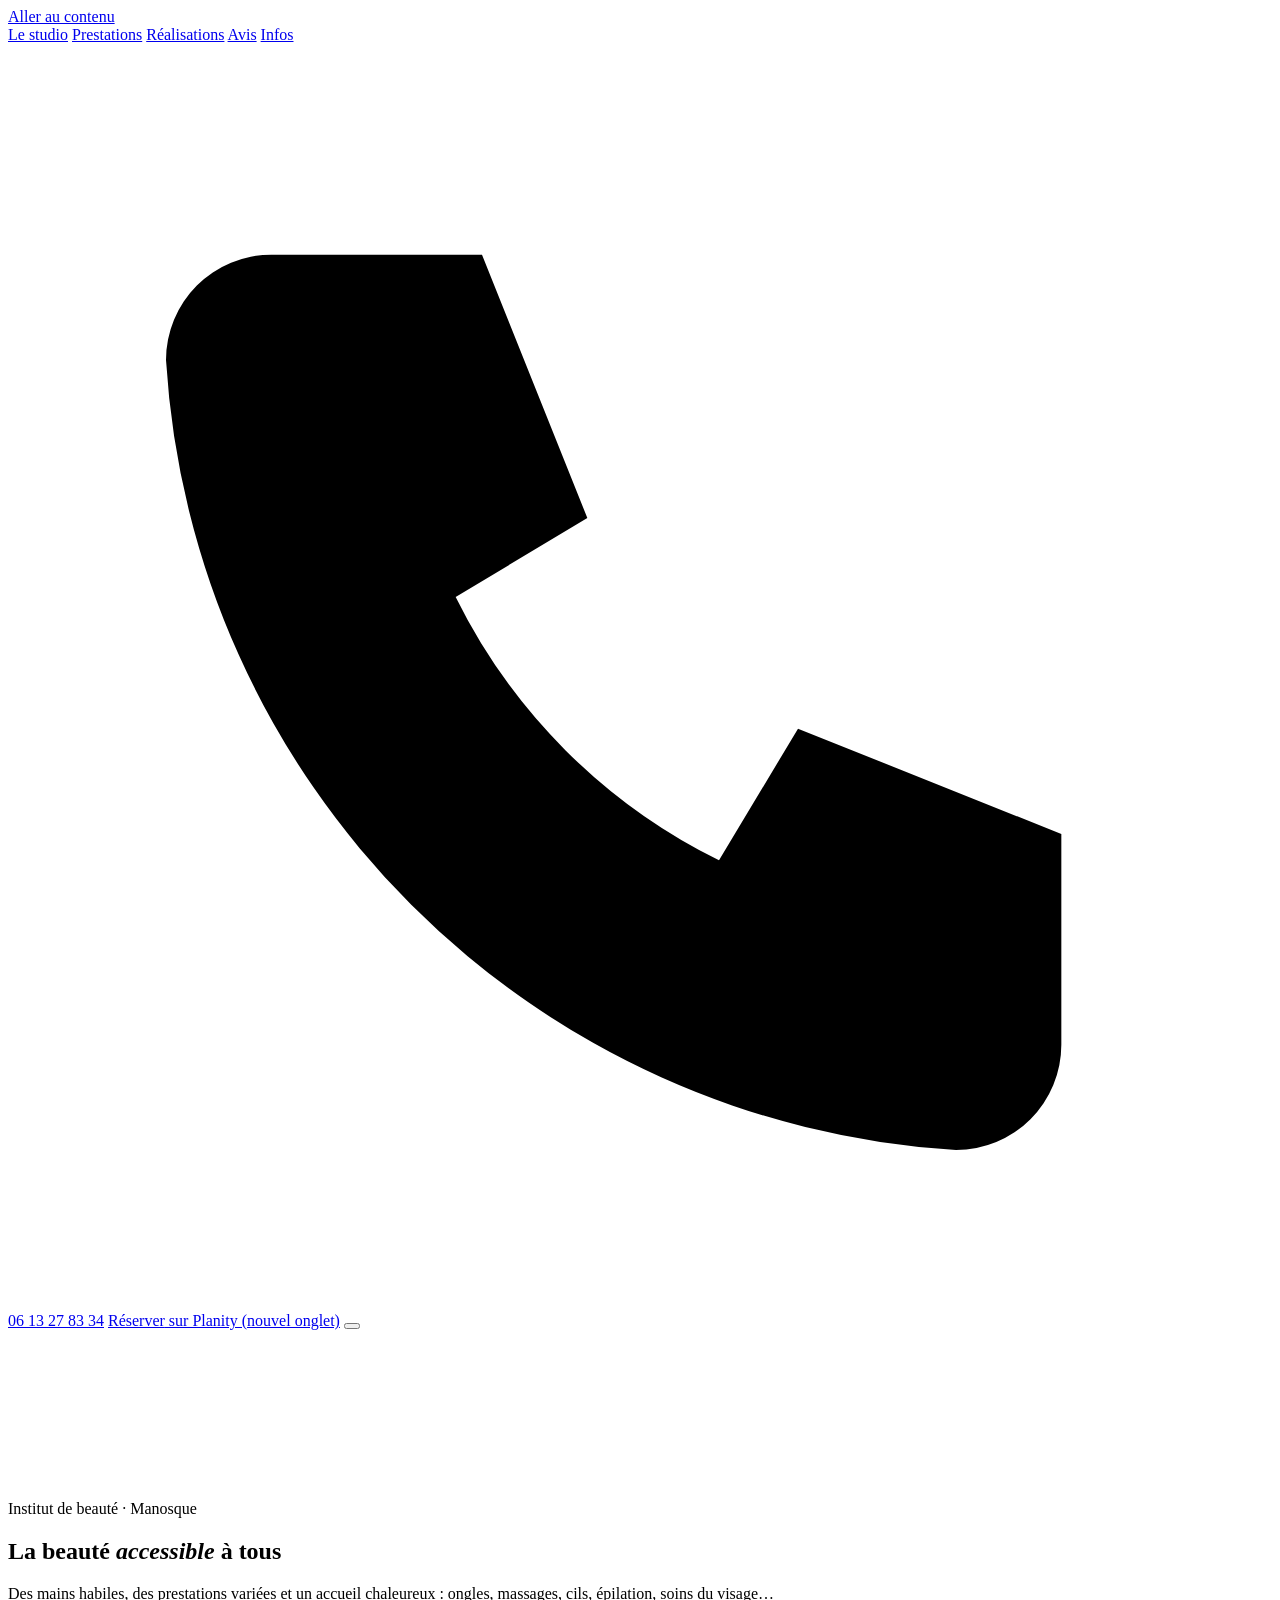
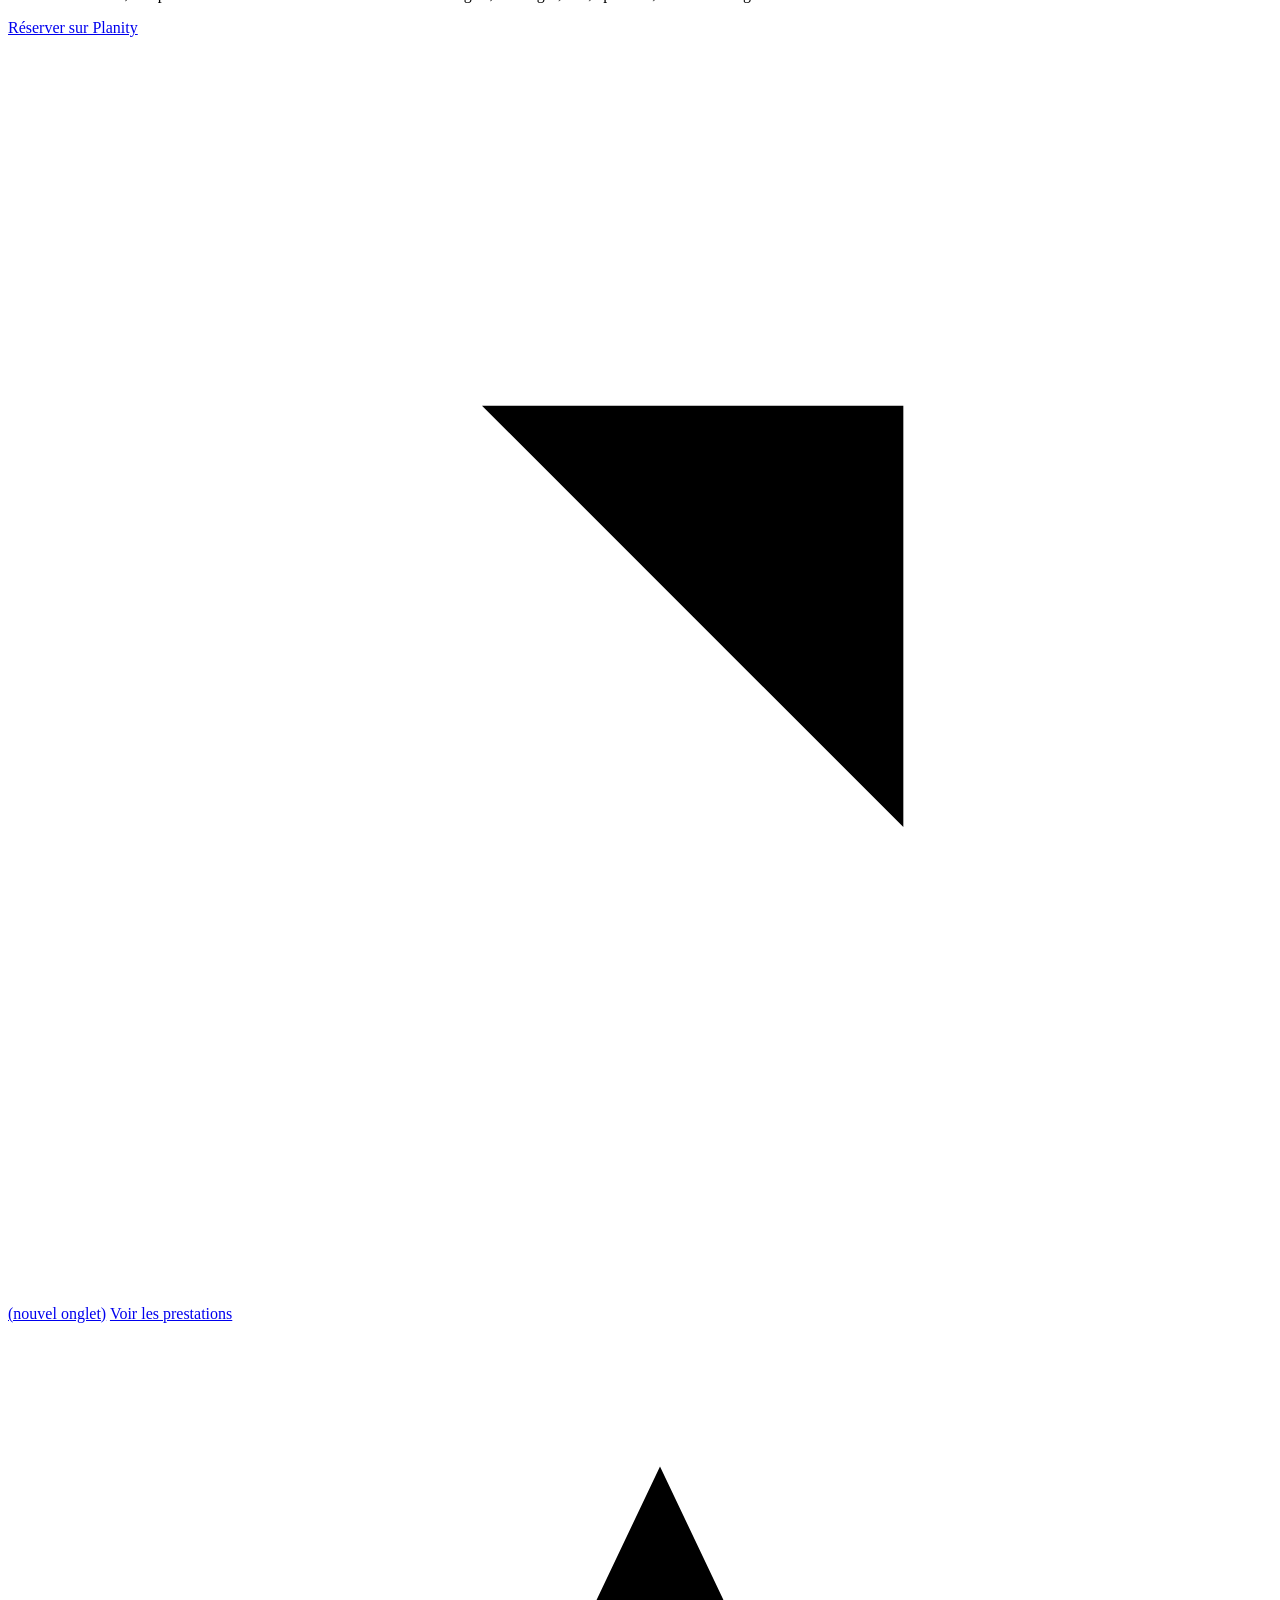
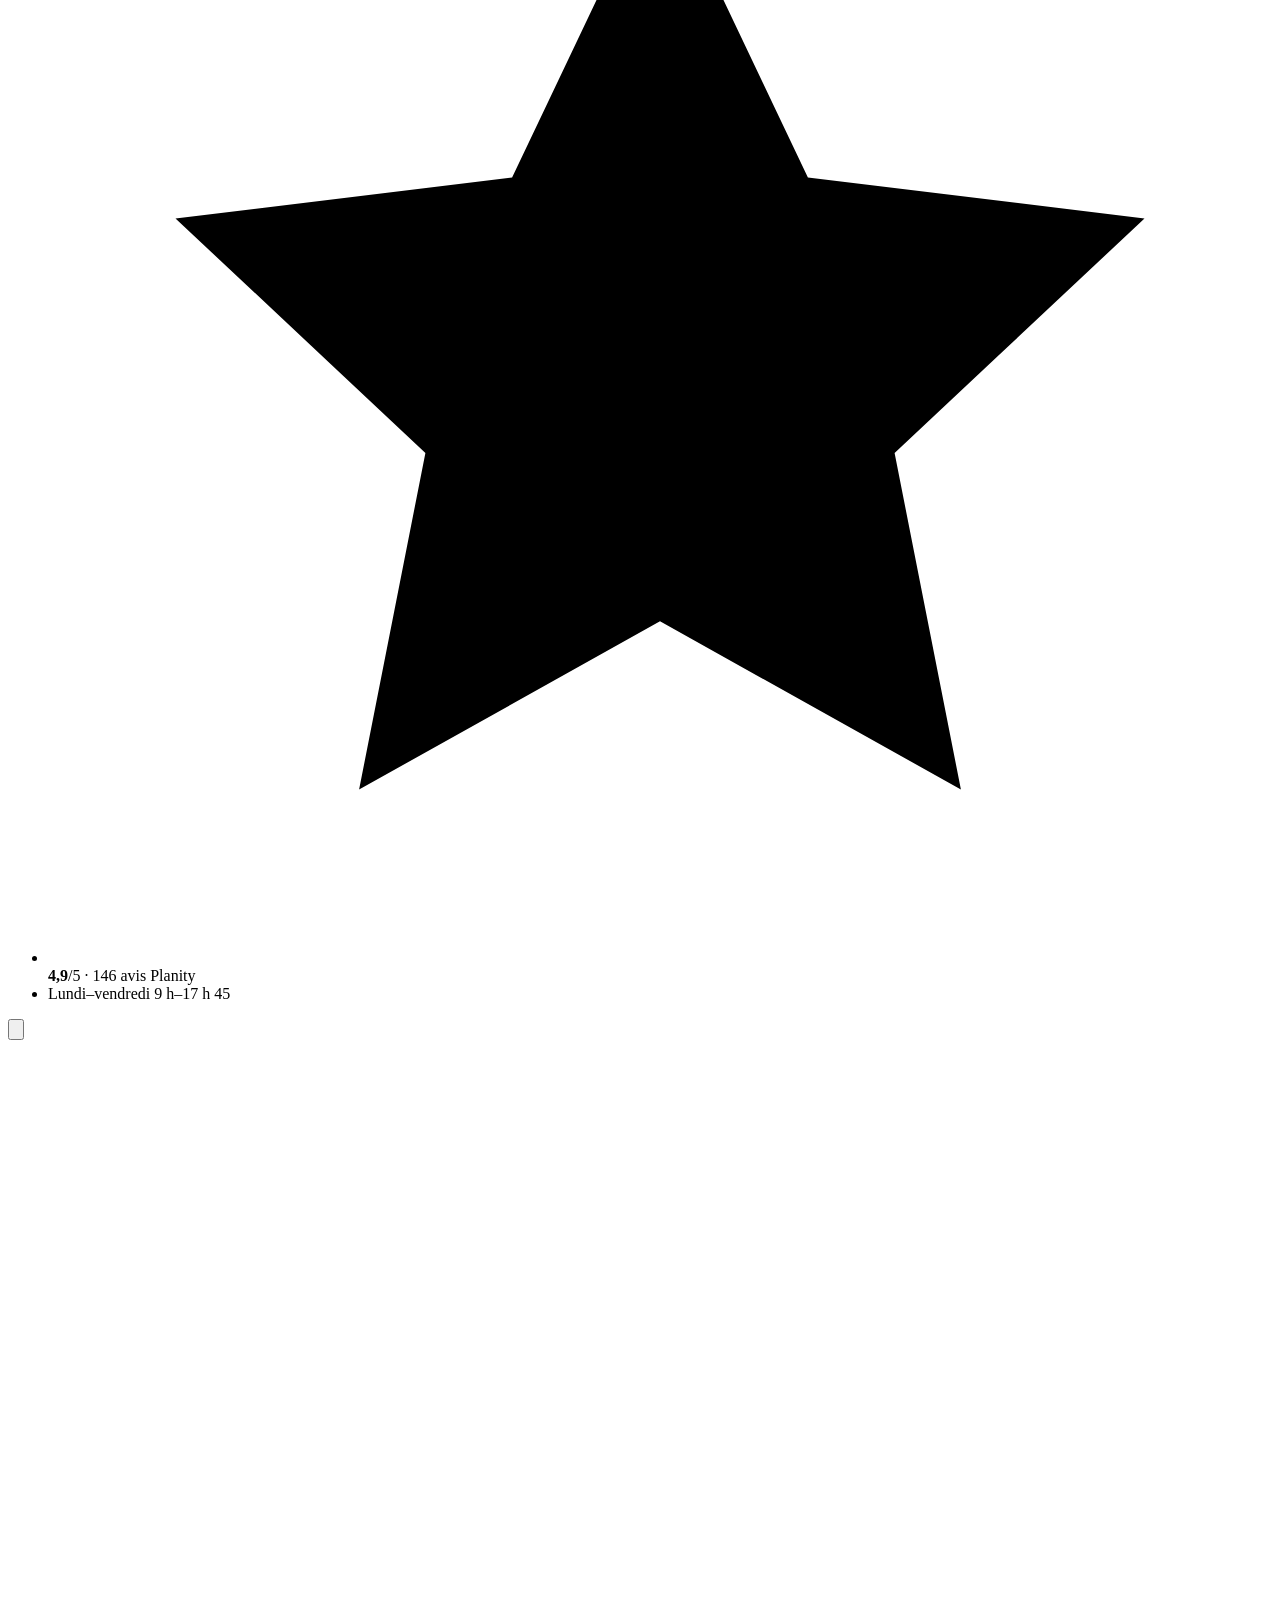
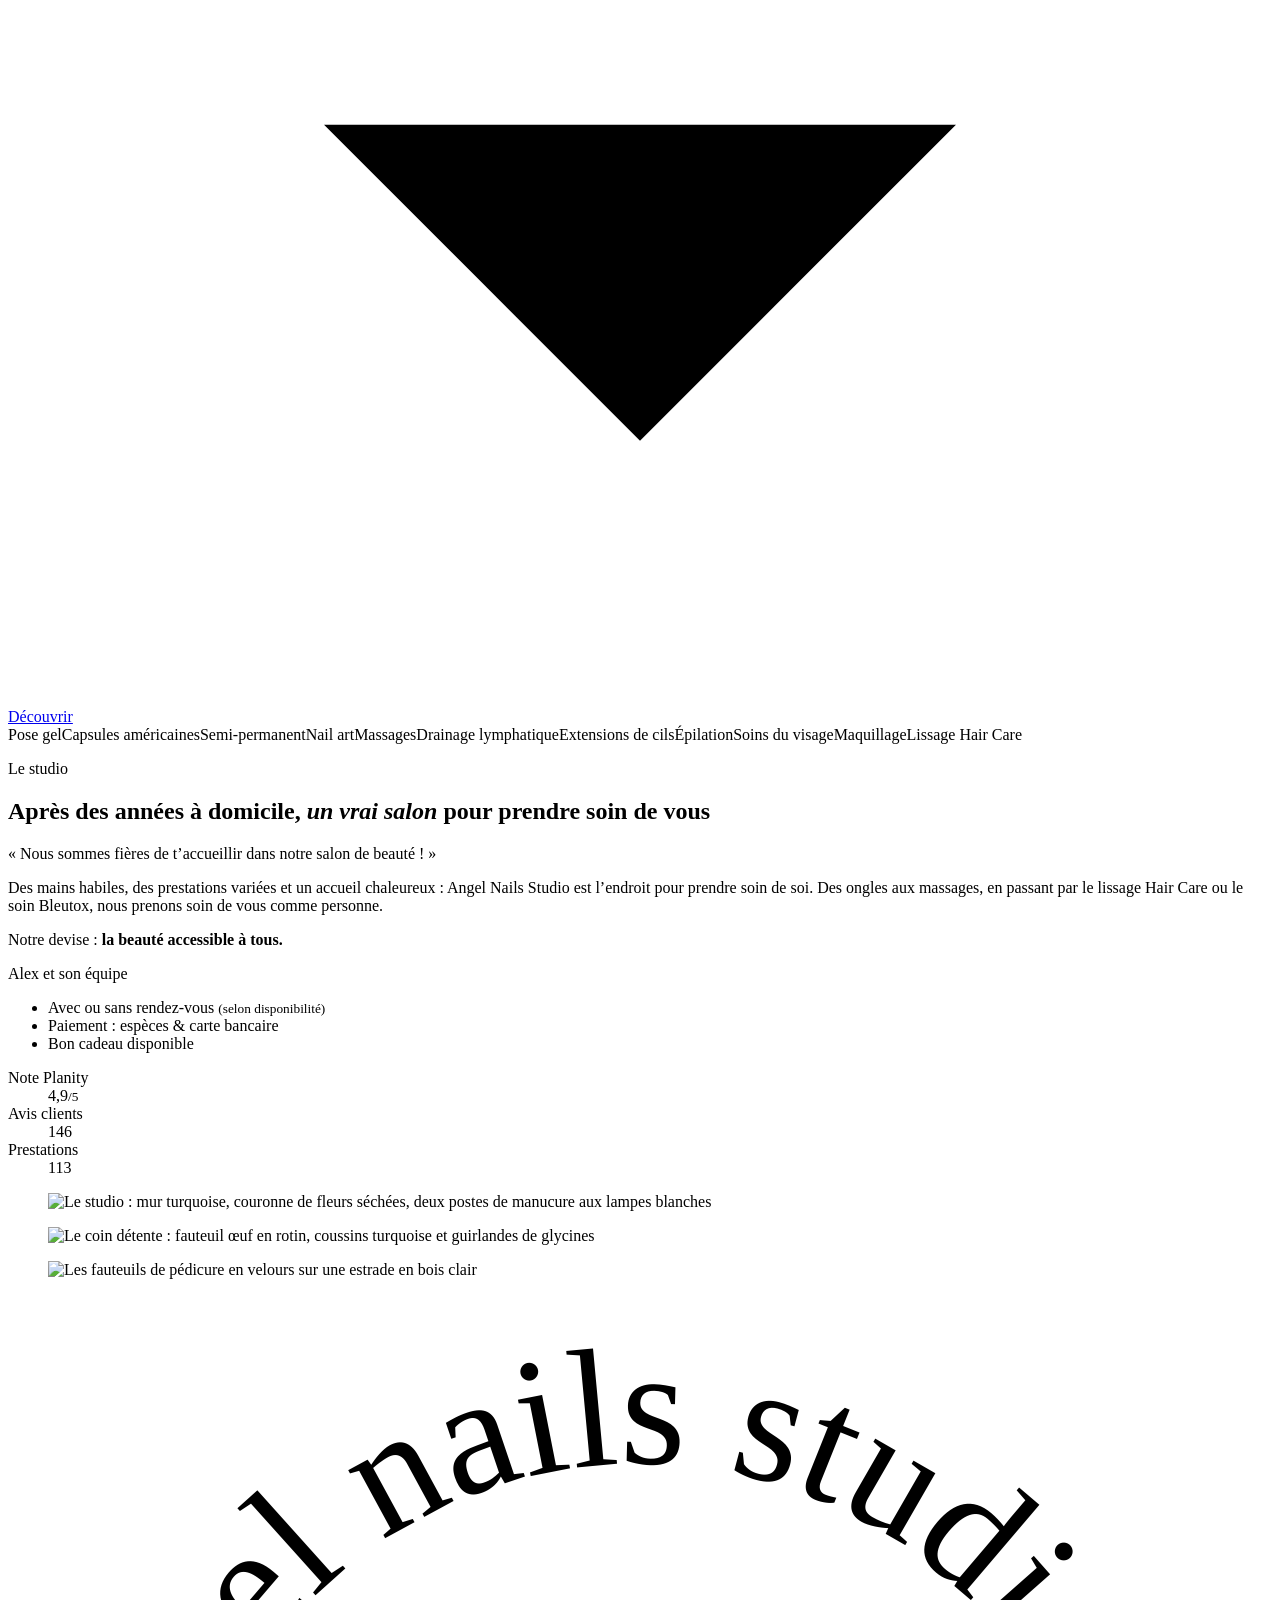
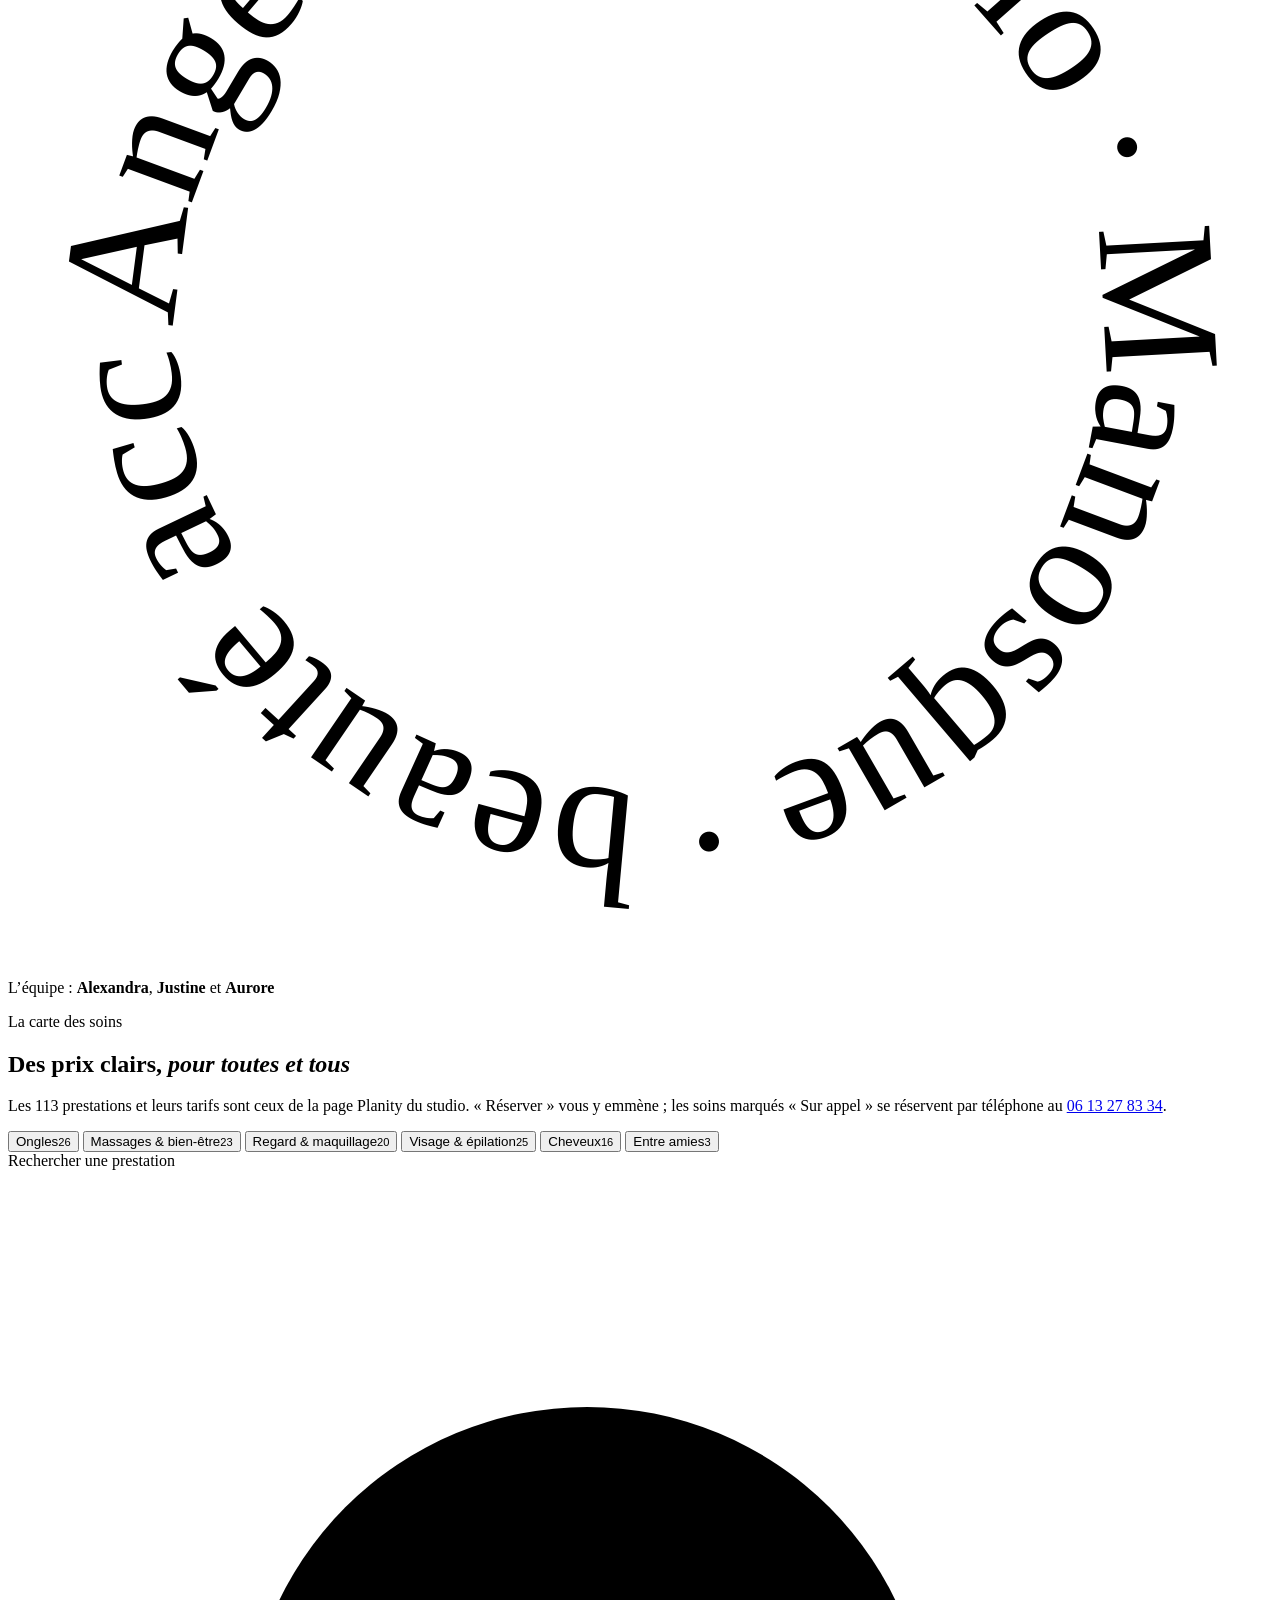
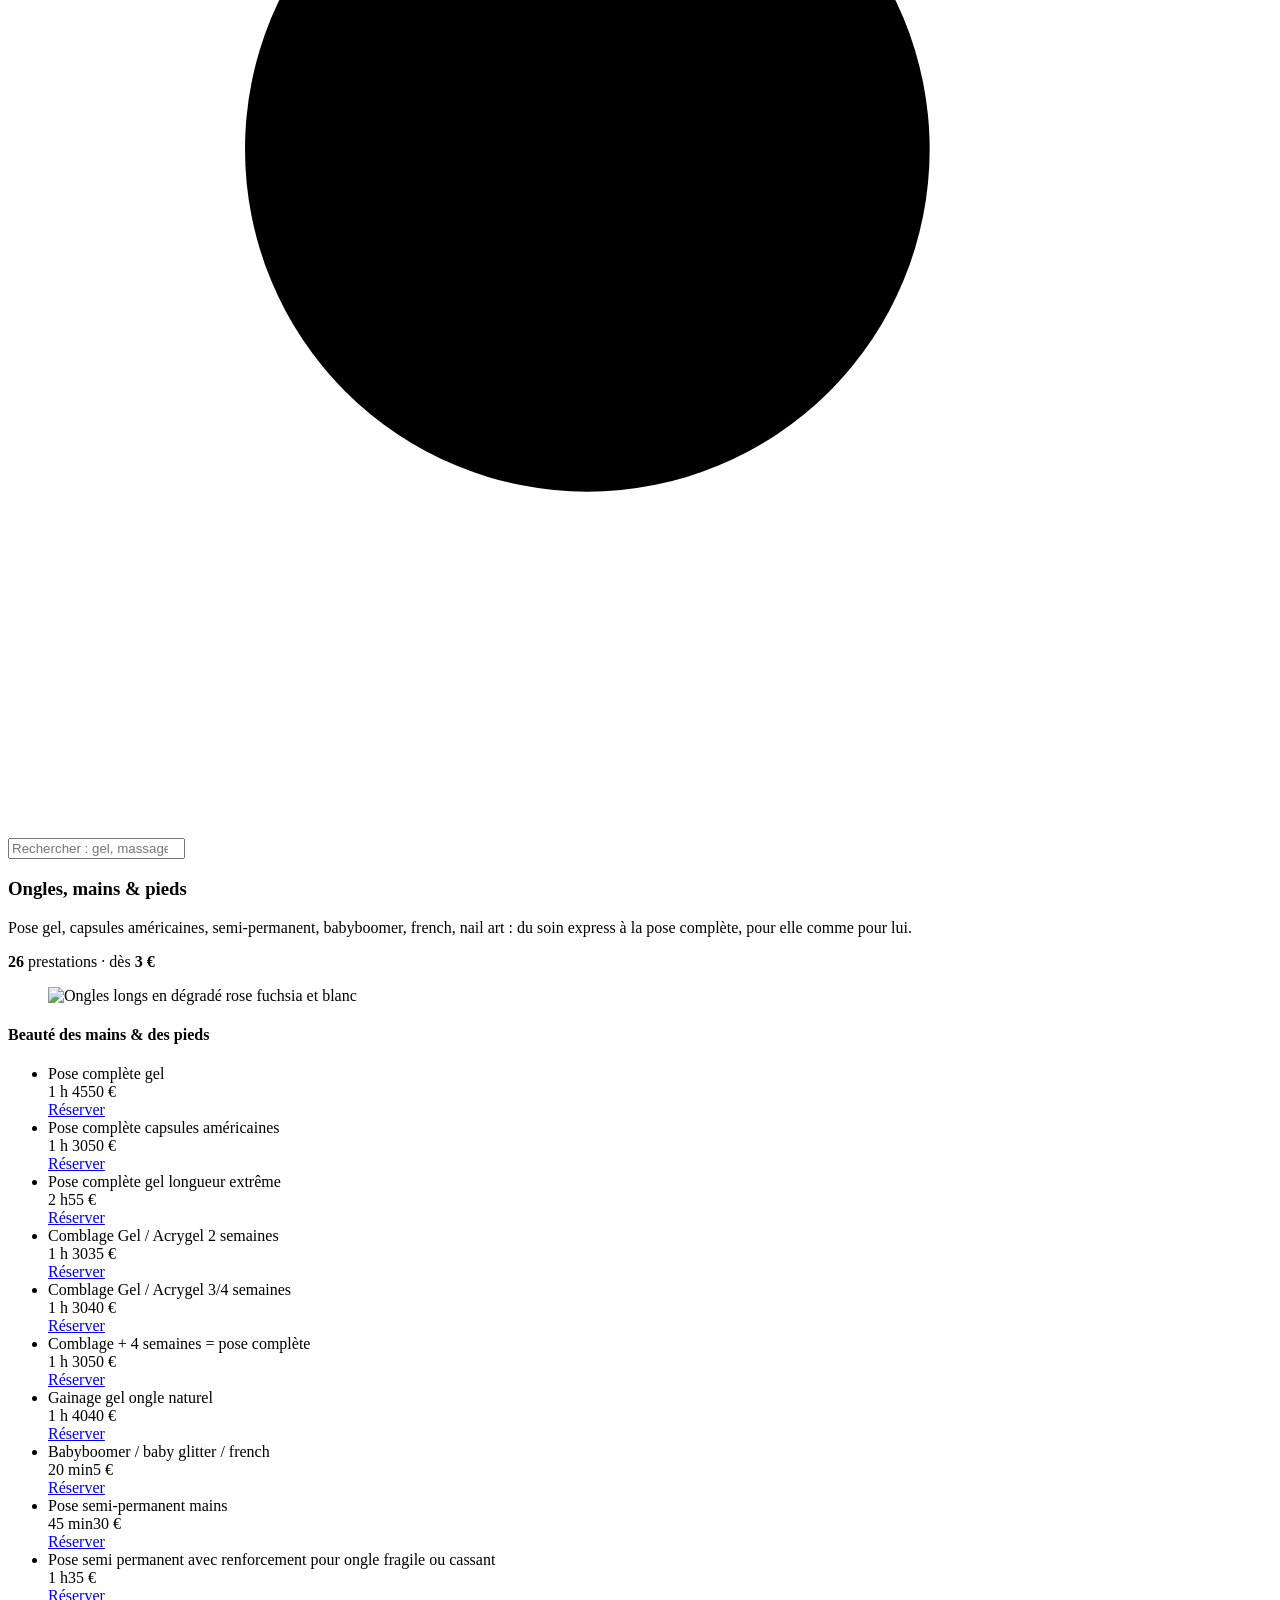
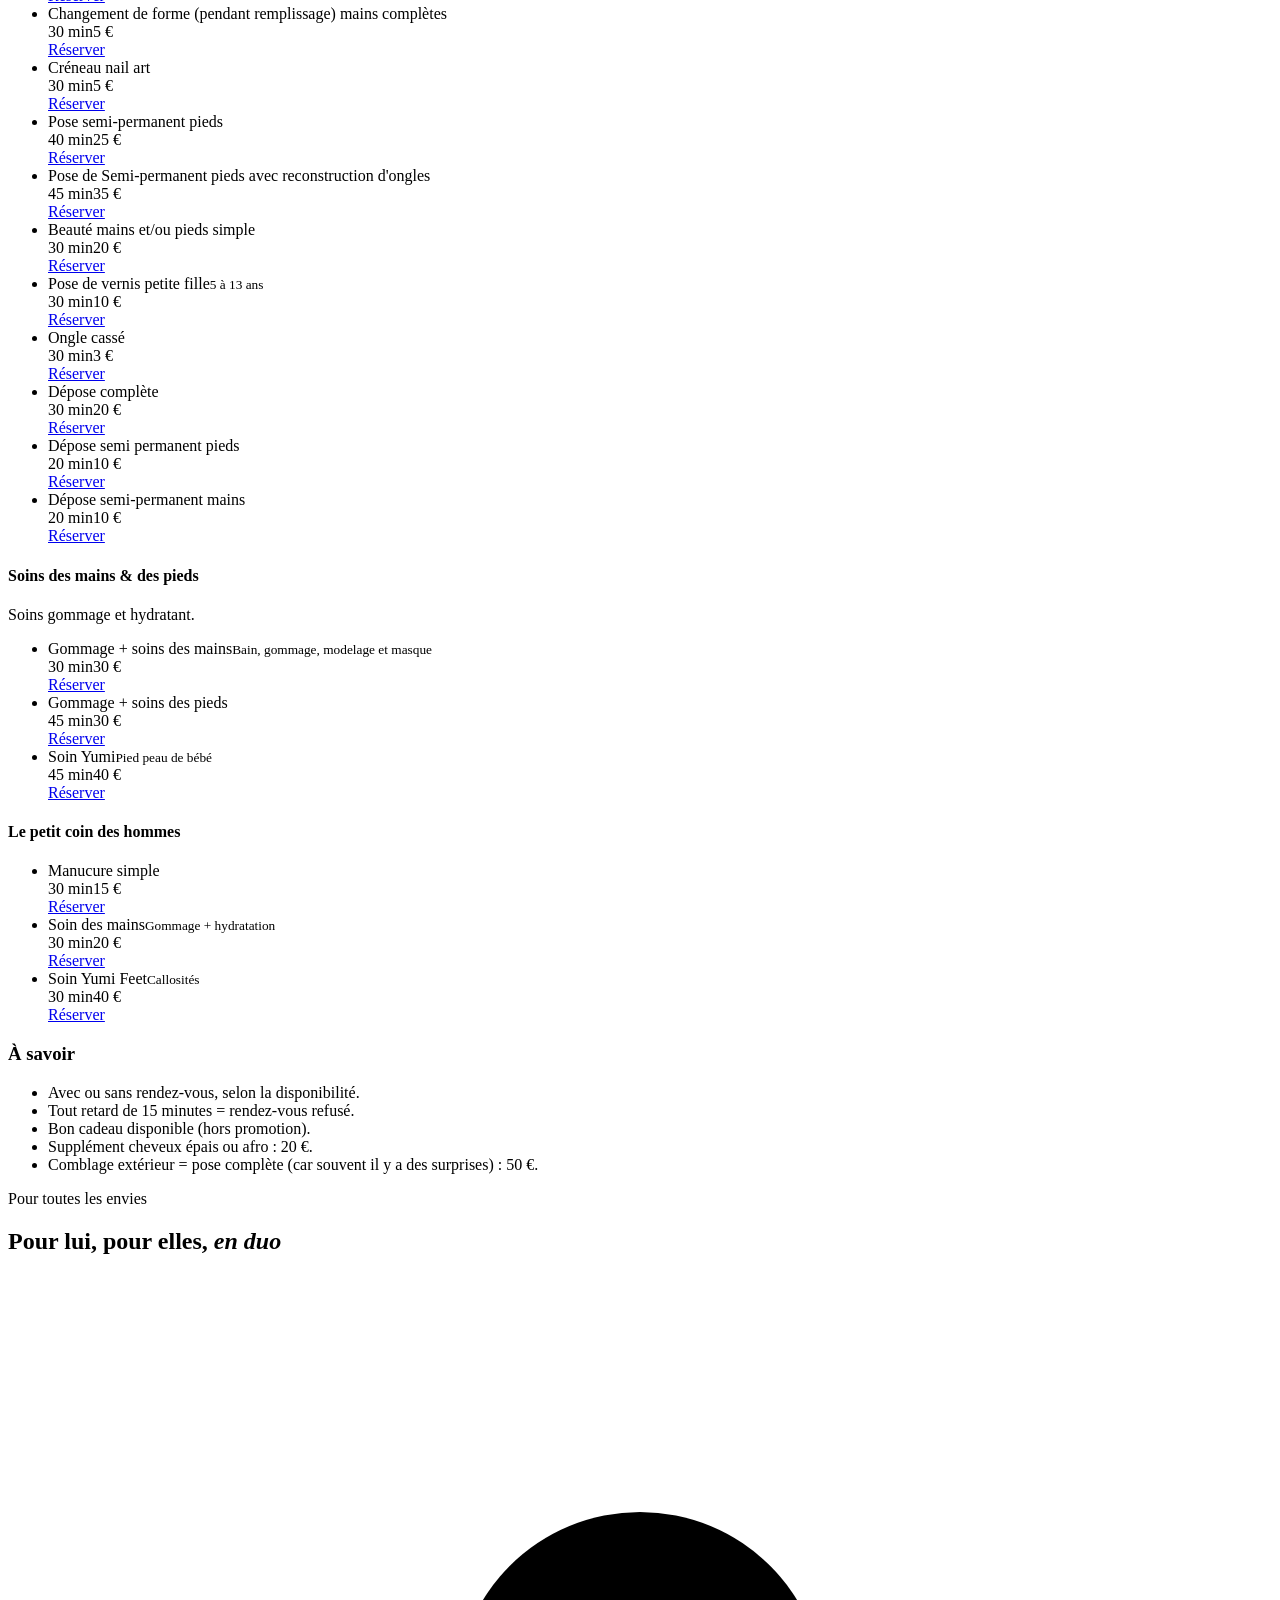
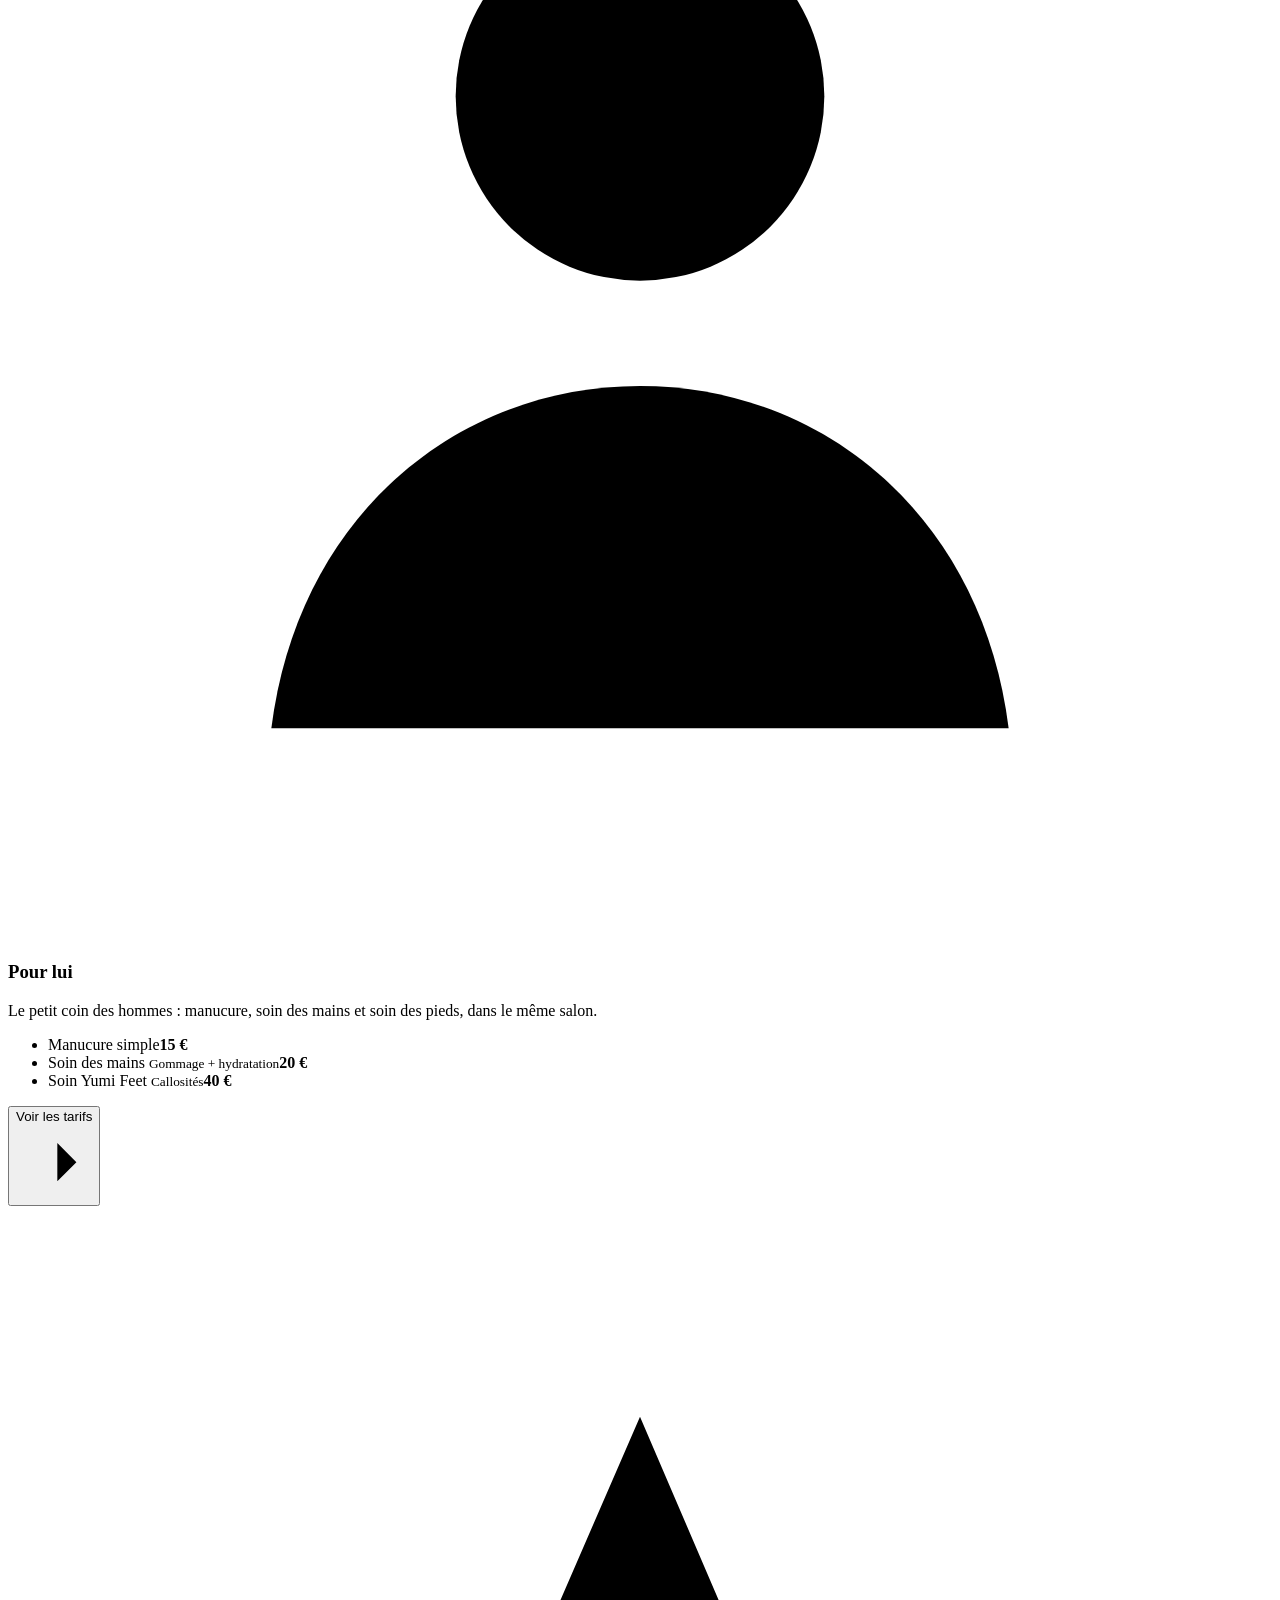
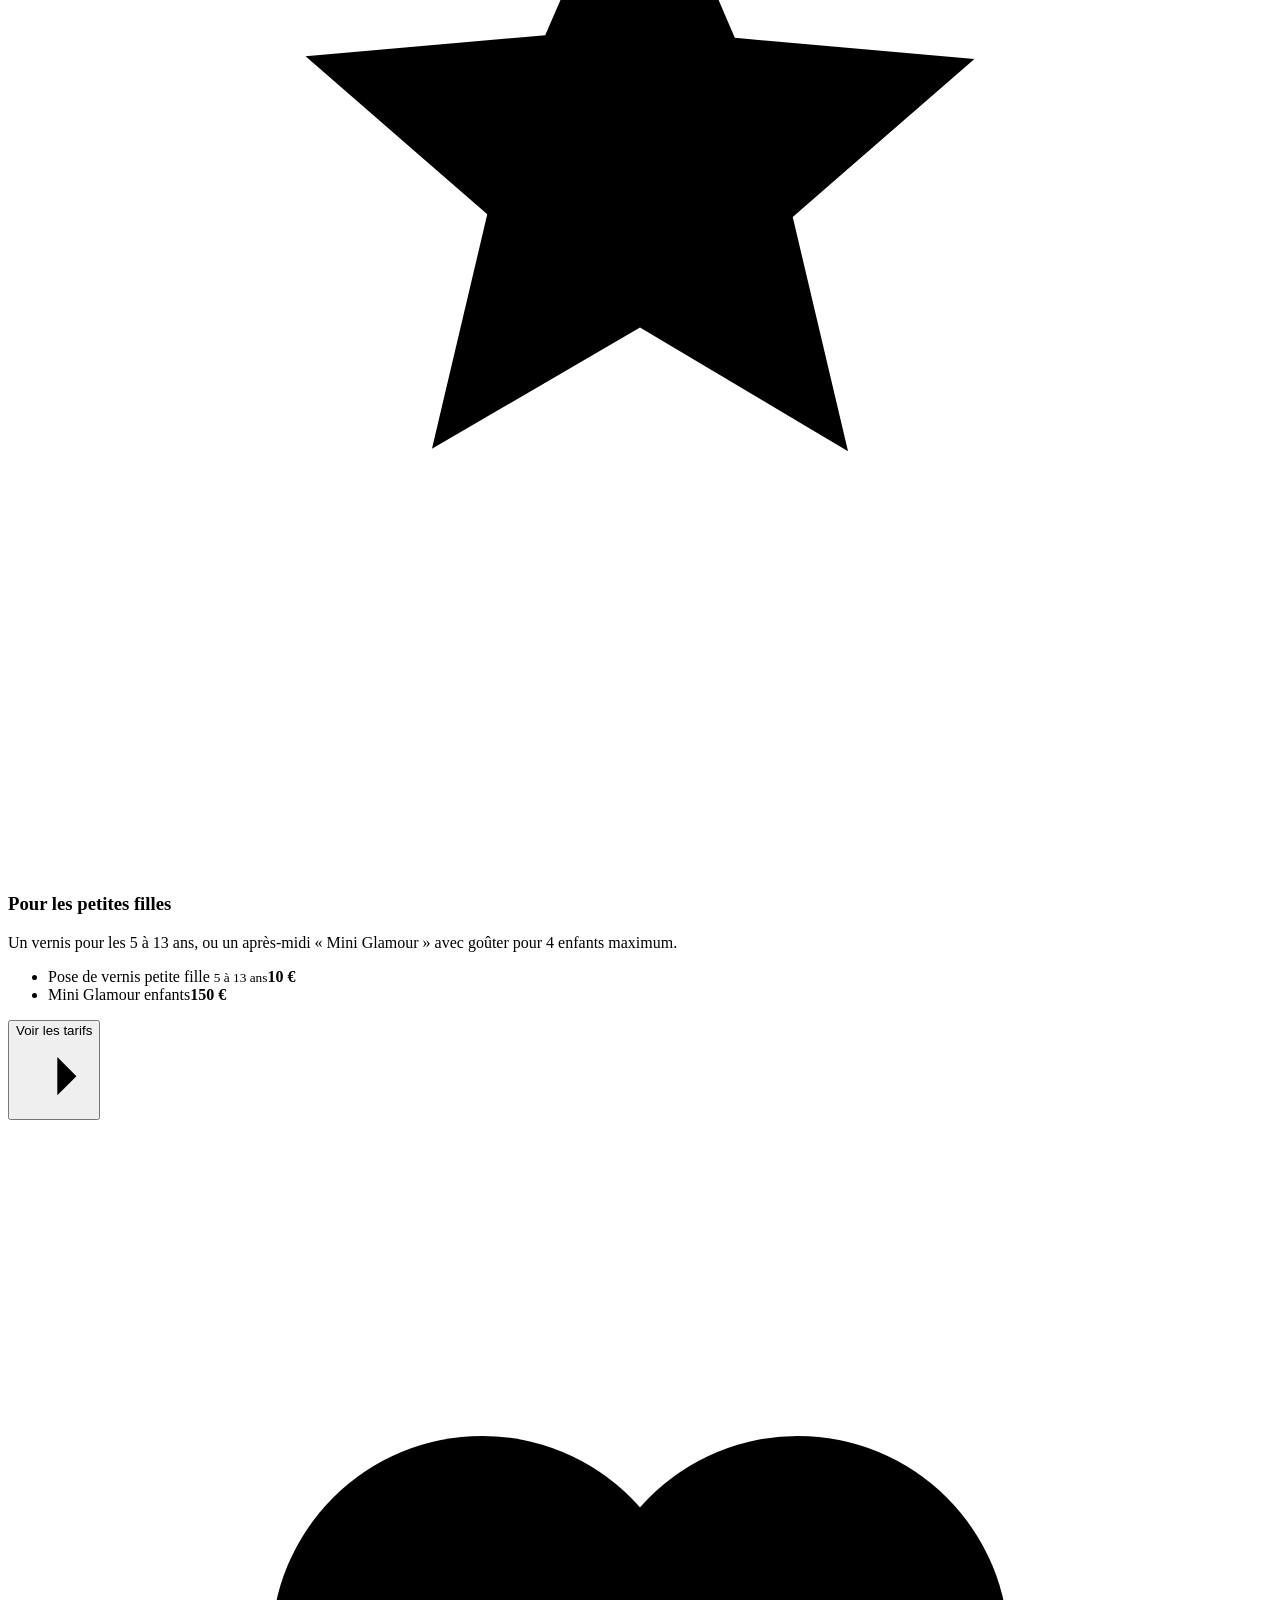
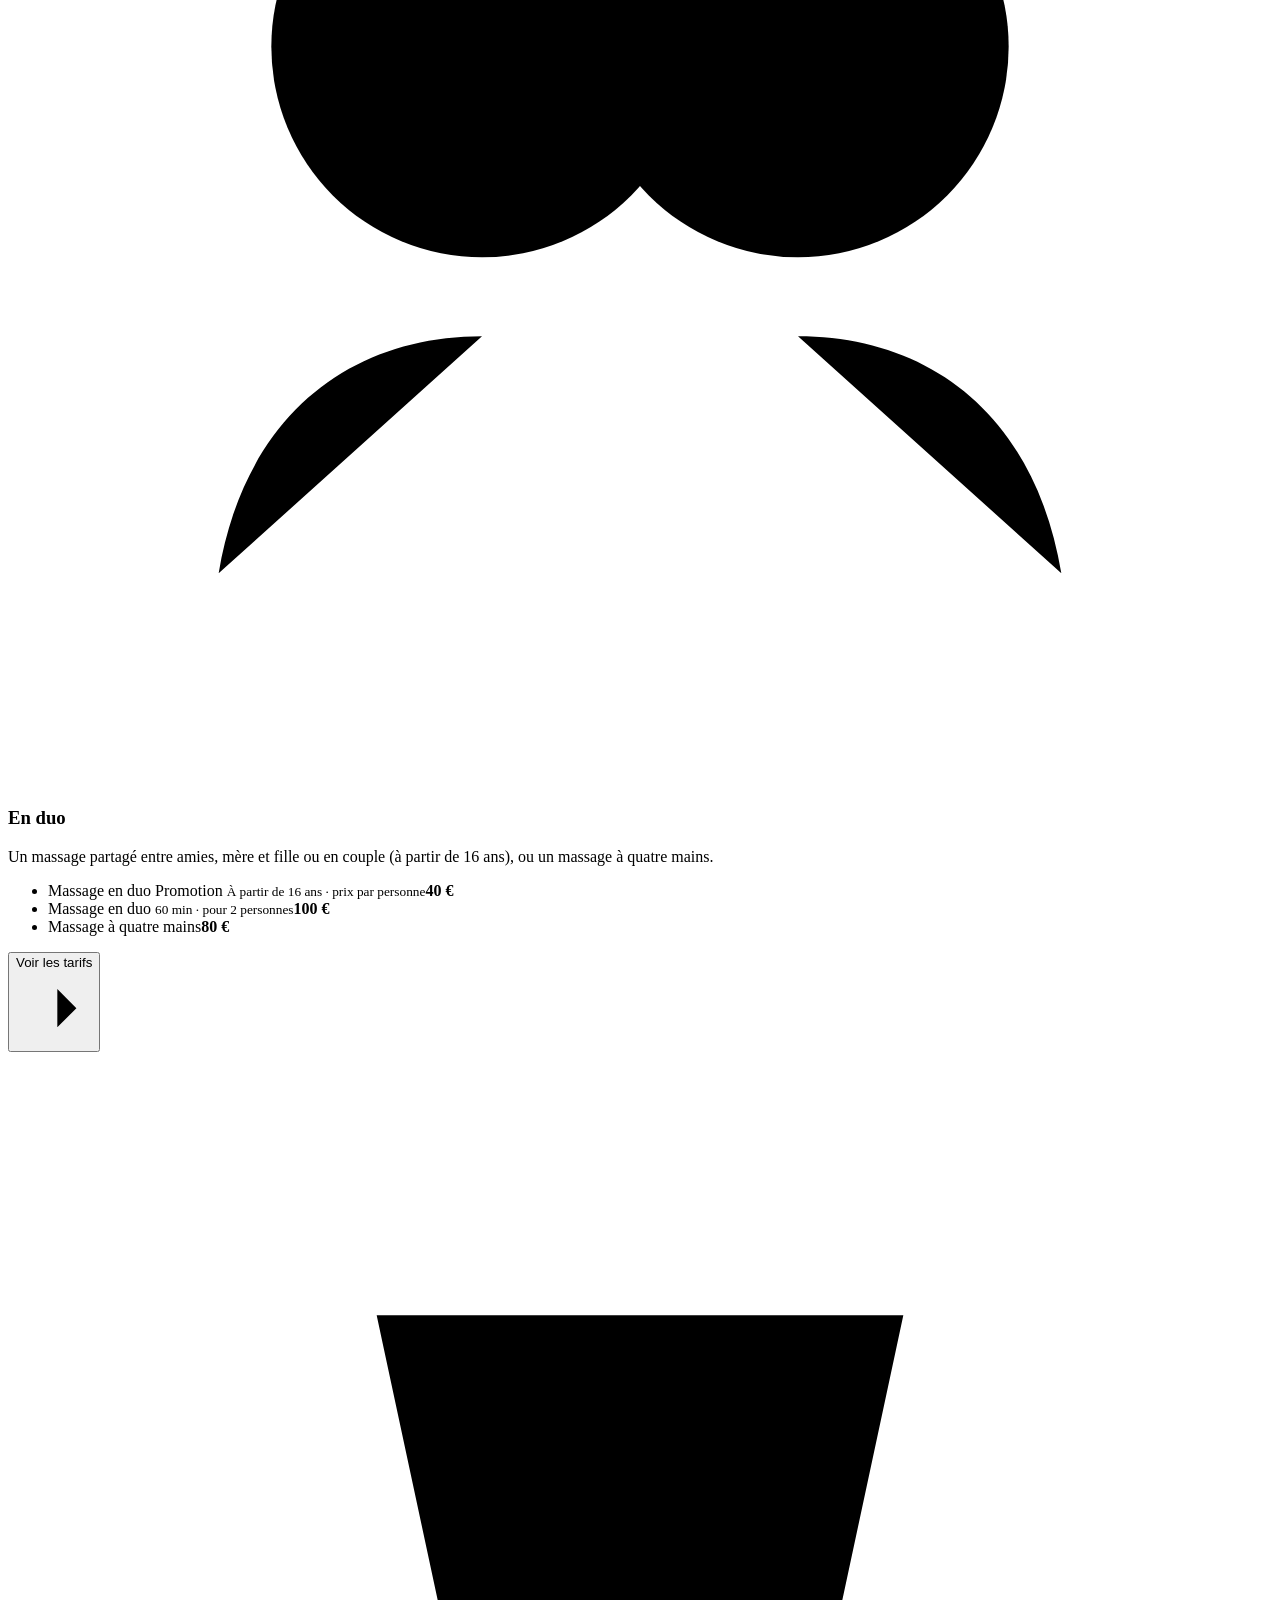
==== index.html @ f355ecd7 "Add files via upload" ====
<!doctype html>
<html lang="fr">
<head>
<meta charset="utf-8">
<meta name="viewport" content="width=device-width, initial-scale=1, viewport-fit=cover">
<title>Angel Nails Studio · Institut de beauté à Manosque : ongles, massages, cils, épilation</title>
<meta name="description" content="Angel Nails Studio, institut de beauté à Manosque : pose gel et capsules, semi-permanent, nail art, massages, drainage lymphatique, extensions de cils, épilation, soins du visage. Réservation sur Planity.">
<meta name="robots" content="noindex, nofollow">
<meta name="theme-color" content="#00AAC1">
<meta property="og:type" content="website">
<meta property="og:locale" content="fr_FR">
<meta property="og:title" content="Angel Nails Studio · Institut de beauté à Manosque">
<meta property="og:description" content="La beauté accessible à tous : ongles, massages, cils, épilation, soins du visage. 4,9/5 sur 146 avis.">
<meta property="og:image" content="https://justinbbz.github.io/angel-nails-studio/assets/img/og.jpg">
<meta property="og:url" content="https://justinbbz.github.io/angel-nails-studio/">
<link rel="icon" type="image/png" href="assets/img/favicon-64.png">
<link rel="apple-touch-icon" href="assets/img/apple-touch-icon.png">
<link rel="preload" href="assets/fonts/dm-serif-display-latin-400-normal.woff2" as="font" type="font/woff2" crossorigin>
<link rel="preload" href="assets/fonts/dm-sans-latin-wght-normal.woff2" as="font" type="font/woff2" crossorigin>
<link rel="preload" href="assets/img/hero-poster.webp" as="image" media="(min-width: 761px)">
<link rel="stylesheet" href="assets/vendor/lenis.css">
<link rel="stylesheet" href="assets/css/style.css?v=2">
</head>
<body>
<a class="skip" href="#contenu">Aller au contenu</a>

<!-- ============ préchargeur ============ -->
<div class="pre" id="pre" aria-hidden="true">
  <span class="pre__flora flora flora--bl"></span>
  <span class="pre__flora pre__flora--r flora flora--tr"></span>
  <div class="pre__center"><span class="logo-mask pre__logo"></span><span class="pre__bar"><i></i></span></div>
</div>

<!-- ============ en-tête ============ -->
<header class="hdr" id="hdr">
  <a class="hdr__logo" href="#accueil" aria-label="Angel Nails Studio, retour à l’accueil"><span class="logo-mask" role="img" aria-label="Angel nails studio"></span></a>
  <nav class="hdr__nav" aria-label="Navigation principale">
    <a href="#studio">Le studio</a>
    <a href="#prestations">Prestations</a>
    <a href="#realisations">Réalisations</a>
    <a href="#avis">Avis</a>
    <a href="#infos">Infos</a>
  </nav>
  <div class="hdr__cta">
    <a class="hdr__tel" href="tel:+33613278334" aria-label="Appeler le studio au 06 13 27 83 34"><svg viewBox="0 0 24 24" aria-hidden="true"><path d="M5 4h4l2 5-2.5 1.5a11 11 0 0 0 5 5L15 13l5 2v4a2 2 0 0 1-2 2A16 16 0 0 1 3 6a2 2 0 0 1 2-2Z"/></svg><span>06 13 27 83 34</span></a>
    <a class="btn btn--gold btn--sm" href="https://www.planity.com/angel-nails-04100-manosque" target="_blank" rel="noopener">Réserver<span class="sr"> sur Planity (nouvel onglet)</span></a>
    <button class="hdr__burger" id="burger" type="button" aria-expanded="false" aria-controls="menu" aria-label="Ouvrir le menu"><span></span><span></span></button>
  </div>
</header>

<nav class="menu" id="menu" aria-label="Menu mobile" hidden>
  <span class="flora flora--tr menu__flora" aria-hidden="true"></span>
  <div class="menu__nav">
    <a href="#studio">Le studio</a>
    <a href="#prestations">Prestations</a>
    <a href="#realisations">Réalisations</a>
    <a href="#avis">Avis</a>
    <a href="#infos">Infos &amp; accès</a>
  </div>
  <div class="menu__foot">
    <a class="btn btn--gold" href="https://www.planity.com/angel-nails-04100-manosque" target="_blank" rel="noopener">Réserver sur Planity</a>
    <a class="menu__tel" href="tel:+33613278334">06 13 27 83 34</a>
  </div>
</nav>

<div class="progress" id="progress" aria-hidden="true"><i></i></div>

<main id="contenu">

<!-- ============ héros : film 3D ============ -->
<section class="hero" id="accueil" aria-labelledby="h1">
  <div class="hero__media">
    <video class="hero__video" id="film" muted loop playsinline preload="auto" aria-hidden="true" tabindex="-1" poster="assets/img/hero-poster.webp"
      data-src-d="assets/video/hero.mp4" data-src-m="assets/video/hero-mobile.mp4" data-poster-m="assets/img/hero-poster-mobile.webp"></video>
  </div>
  <div class="hero__shade" aria-hidden="true"></div>
  <div class="hero__inner">
    <p class="eyebrow eyebrow--light" data-hero="1">Institut de beauté · Manosque</p>
    <h1 class="hero__title" id="h1">
      <span class="ln"><span data-hero="2">La beauté</span></span>
      <span class="ln"><span data-hero="3"><em class="script foil">accessible</em></span></span>
      <span class="ln"><span data-hero="4">à tous</span></span>
    </h1>
    <p class="hero__lead" data-hero="5">Des mains habiles, des prestations variées et un accueil chaleureux : ongles, massages, cils, épilation, soins du visage…</p>
    <div class="hero__actions" data-hero="6">
      <a class="btn btn--gold btn--lg" data-magnetic href="https://www.planity.com/angel-nails-04100-manosque" target="_blank" rel="noopener">Réserver sur Planity<svg viewBox="0 0 24 24" aria-hidden="true"><path d="M7 17 17 7M9 7h8v8"/></svg><span class="sr"> (nouvel onglet)</span></a>
      <a class="btn btn--ghost btn--lg" data-magnetic href="#prestations">Voir les prestations</a>
    </div>
    <ul class="hero__facts" data-hero="7">
      <li class="chip"><svg class="star" viewBox="0 0 24 24" aria-hidden="true"><path d="m12 2.5 2.9 6.1 6.6.8-4.9 4.6 1.3 6.6L12 17.3 6.1 20.6l1.3-6.6L2.5 9.4l6.6-.8Z"/></svg><span><strong>4,9</strong>/5 · 146 avis Planity</span></li>
      <li class="chip chip--open" id="openchip" aria-live="polite"><i class="dot" aria-hidden="true"></i><span id="opentext">Lundi–vendredi 9 h–17 h 45</span></li>
    </ul>
  </div>
  <button class="hero__pause" id="pause" type="button" aria-label="Mettre la vidéo en pause" aria-pressed="false"><svg class="i-pause" viewBox="0 0 24 24" aria-hidden="true"><path d="M8 5v14M16 5v14"/></svg><svg class="i-play" viewBox="0 0 24 24" aria-hidden="true"><path d="M8 5v14l11-7Z"/></svg></button>
  <a class="hero__scroll" href="#studio" aria-label="Découvrir le studio"><span class="hero__scroll-ring"><svg viewBox="0 0 24 24" aria-hidden="true"><path d="M12 5v14M6 13l6 6 6-6"/></svg></span><span>Découvrir</span></a>
</section>

<!-- ============ bandeau défilant ============ -->
<div class="band" aria-hidden="true">
  <div class="band__track">
    <span>Pose gel</span><i class="flo"></i><span>Capsules américaines</span><i class="flo"></i><span>Semi-permanent</span><i class="flo"></i><span>Nail art</span><i class="flo"></i><span>Massages</span><i class="flo"></i><span>Drainage lymphatique</span><i class="flo"></i><span>Extensions de cils</span><i class="flo"></i><span>Épilation</span><i class="flo"></i><span>Soins du visage</span><i class="flo"></i><span>Maquillage</span><i class="flo"></i><span>Lissage Hair Care</span><i class="flo"></i>
  </div>
</div>

<!-- ============ le studio ============ -->
<section class="sec studio" id="studio" aria-labelledby="h-studio">
  <span class="flora flora--bl studio__flora" aria-hidden="true" data-parallax="-40"></span>
  <div class="wrap studio__grid">
    <div class="studio__text">
      <p class="eyebrow" data-rv>Le studio</p>
      <h2 class="h2" id="h-studio" data-split>Après des années à domicile, <em class="script foil">un vrai salon</em> pour prendre soin de vous</h2>
      <p class="quote" data-rv>« Nous sommes fières de t’accueillir dans notre salon de beauté ! »</p>
      <p data-rv>Des mains habiles, des prestations variées et un accueil chaleureux : Angel Nails Studio est l’endroit pour prendre soin de soi. Des ongles aux massages, en passant par le lissage Hair Care ou le soin Bleutox, nous prenons soin de vous comme personne.</p>
      <p class="devise" data-rv>Notre devise : <strong>la beauté accessible à tous.</strong></p>
      <p class="sign script" data-rv>Alex et son équipe</p>
      <ul class="studio__chips" data-rv>
        <li>Avec ou sans rendez-vous <small>(selon disponibilité)</small></li>
        <li>Paiement : espèces &amp; carte bancaire</li>
        <li>Bon cadeau disponible</li>
      </ul>
      <dl class="stats" data-rv>
        <div><dt>Note Planity</dt><dd><span data-count="4.87" data-dec="1">4,9</span><small>/5</small></dd></div>
        <div><dt>Avis clients</dt><dd><span data-count="146">146</span></dd></div>
        <div><dt>Prestations</dt><dd><span data-count="113">113</span></dd></div>
      </dl>
    </div>
    <div class="studio__visual">
      <figure class="ph ph--salon" data-rv="img"><img src="assets/img/studio-salon.webp" width="1700" height="1133" alt="Le studio : mur turquoise, couronne de fleurs séchées, deux postes de manucure aux lampes blanches" loading="lazy" data-parallax-img></figure>
      <figure class="ph ph--coin" data-rv="img"><img src="assets/img/studio-coin.webp" width="1500" height="1000" alt="Le coin détente : fauteuil œuf en rotin, coussins turquoise et guirlandes de glycines" loading="lazy" data-parallax-img></figure>
      <figure class="ph ph--pedi" data-rv="img"><img src="assets/img/studio-pedicure.webp" width="1500" height="1000" alt="Les fauteuils de pédicure en velours sur une estrade en bois clair" loading="lazy" data-parallax-img></figure>
      <div class="studio__seal" aria-hidden="true"><svg viewBox="0 0 120 120"><defs><path id="circ" d="M60,60 m-44,0 a44,44 0 1,1 88,0 a44,44 0 1,1 -88,0"/></defs><text><textPath href="#circ" startOffset="0">Angel nails studio · Manosque · beauté accessible · </textPath></text></svg><span class="flo flo--lg"></span></div>
    </div>
  </div>
  <p class="studio__team wrap" data-rv>L’équipe : <strong>Alexandra</strong>, <strong>Justine</strong> et <strong>Aurore</strong></p>
</section>

<!-- ============ prestations ============ -->
<section class="sec carte" id="prestations" aria-labelledby="h-carte">
  <span class="flora flora--tr carte__flora" aria-hidden="true" data-parallax="30"></span>
  <div class="wrap">
    <header class="sec__head">
      <p class="eyebrow" data-rv>La carte des soins</p>
      <h2 class="h2" id="h-carte" data-split>Des prix clairs, <em class="script foil">pour toutes et tous</em></h2>
      <p class="sec__lead" data-rv>Les 113 prestations et leurs tarifs sont ceux de la page Planity du studio. « Réserver » vous y emmène ; les soins marqués « Sur appel » se réservent par téléphone au <a href="tel:+33613278334">06 13 27 83 34</a>.</p>
    </header>

    <div class="carte__bar" data-rv>
      <div class="tabs" role="tablist" aria-label="Univers de soins" id="tabs"><span class="tabs__ind" aria-hidden="true"></span>
<!--GEN:tabs-->
        <button class="tab" role="tab" type="button" id="tab-ongles" aria-controls="panel-ongles" aria-selected="true" tabindex="0" data-u="ongles"><span>Ongles</span><small>26</small></button>
        <button class="tab" role="tab" type="button" id="tab-massages" aria-controls="panel-massages" aria-selected="false" tabindex="-1" data-u="massages"><span>Massages &amp; bien-être</span><small>23</small></button>
        <button class="tab" role="tab" type="button" id="tab-regard" aria-controls="panel-regard" aria-selected="false" tabindex="-1" data-u="regard"><span>Regard &amp; maquillage</span><small>20</small></button>
        <button class="tab" role="tab" type="button" id="tab-visage" aria-controls="panel-visage" aria-selected="false" tabindex="-1" data-u="visage"><span>Visage &amp; épilation</span><small>25</small></button>
        <button class="tab" role="tab" type="button" id="tab-cheveux" aria-controls="panel-cheveux" aria-selected="false" tabindex="-1" data-u="cheveux"><span>Cheveux</span><small>16</small></button>
        <button class="tab" role="tab" type="button" id="tab-amies" aria-controls="panel-amies" aria-selected="false" tabindex="-1" data-u="amies"><span>Entre amies</span><small>3</small></button>
        <!--/GEN:tabs-->
      </div>
      <label class="search"><span class="sr">Rechercher une prestation</span>
        <svg viewBox="0 0 24 24" aria-hidden="true"><circle cx="11" cy="11" r="6.5"/><path d="m16 16 4.5 4.5"/></svg>
        <input type="search" id="q" placeholder="Rechercher : gel, massage, cils…" autocomplete="off" enterkeyhint="search">
      </label>
    </div>
    <p class="carte__status sr" id="qstatus" role="status" aria-live="polite"></p>

    <div class="carte__panels" id="panels">
<!--GEN:panels-->
      <section class="panel" role="tabpanel" id="panel-ongles" aria-labelledby="tab-ongles" data-u="ongles">
        <header class="panel__head">
          <div class="panel__text">
            <h3 class="panel__t">Ongles, mains &amp; pieds</h3>
            <p>Pose gel, capsules américaines, semi-permanent, babyboomer, french, nail art : du soin express à la pose complète, pour elle comme pour lui.</p>
            <p class="panel__meta"><strong>26</strong> prestations · dès <strong>3 €</strong></p>
          </div>
          <figure class="panel__ph panel__ph--v"><img src="assets/img/rose-degrade.webp" width="900" height="1600" alt="Ongles longs en dégradé rose fuchsia et blanc" loading="lazy"><span class="flora flora--tr" aria-hidden="true"></span></figure>
        </header>
        <div class="panel__cats">
        <article class="cat" data-cat="beautedesmainspieds">
          <h4 class="cat__t">Beauté des mains &amp; des pieds</h4>
          <ul class="svcs">
          <li class="svc" data-pid="-NRDqyCuAWQTyF6tWpiR" data-q="pose complete gel pose complete gel">
            <div class="svc__main"><span class="svc__n">Pose complète gel</span></div>
            <div class="svc__meta"><span class="svc__dur">1 h 45</span><span class="svc__p">50 €</span></div>
            <a class="svc__go" href="https://www.planity.com/angel-nails-04100-manosque" target="_blank" rel="noopener" aria-label="Réserver « Pose complète gel » sur Planity (nouvel onglet)">Réserver</a>
          </li>
          <li class="svc" data-pid="-OSUjNBM4yS4CYFTNtcI" data-q="pose complete capsules americaines pose complete capsule americaines">
            <div class="svc__main"><span class="svc__n">Pose complète capsules américaines</span></div>
            <div class="svc__meta"><span class="svc__dur">1 h 30</span><span class="svc__p">50 €</span></div>
            <a class="svc__go" href="https://www.planity.com/angel-nails-04100-manosque" target="_blank" rel="noopener" aria-label="Réserver « Pose complète capsules américaines » sur Planity (nouvel onglet)">Réserver</a>
          </li>
          <li class="svc" data-pid="-OJI2LvEc8_65CAe0B3H" data-q="pose complete gel longueur extreme pose complete gel longueur extreme">
            <div class="svc__main"><span class="svc__n">Pose complète gel longueur extrême</span></div>
            <div class="svc__meta"><span class="svc__dur">2 h</span><span class="svc__p">55 €</span></div>
            <a class="svc__go" href="https://www.planity.com/angel-nails-04100-manosque" target="_blank" rel="noopener" aria-label="Réserver « Pose complète gel longueur extrême » sur Planity (nouvel onglet)">Réserver</a>
          </li>
          <li class="svc" data-pid="-OFfBSrVYBrsXH0TvuMW" data-q="comblage gel acrygel 2 semaines comblage gel acrygel 2 semaines">
            <div class="svc__main"><span class="svc__n">Comblage Gel / Acrygel 2 semaines</span></div>
            <div class="svc__meta"><span class="svc__dur">1 h 30</span><span class="svc__p">35 €</span></div>
            <a class="svc__go" href="https://www.planity.com/angel-nails-04100-manosque" target="_blank" rel="noopener" aria-label="Réserver « Comblage Gel / Acrygel 2 semaines » sur Planity (nouvel onglet)">Réserver</a>
          </li>
          <li class="svc" data-pid="-NRDr0hNOUPcAW-A0k8C" data-q="comblage gel acrygel 3 4 semaines comblage gel acrygel 3 4 semaines">
            <div class="svc__main"><span class="svc__n">Comblage Gel / Acrygel 3/4 semaines</span></div>
            <div class="svc__meta"><span class="svc__dur">1 h 30</span><span class="svc__p">40 €</span></div>
            <a class="svc__go" href="https://www.planity.com/angel-nails-04100-manosque" target="_blank" rel="noopener" aria-label="Réserver « Comblage Gel / Acrygel 3/4 semaines » sur Planity (nouvel onglet)">Réserver</a>
          </li>
          <li class="svc" data-pid="-OIA7KWeVqWzPYIC8L0d" data-q="comblage 4 semaines pose complete comblage 4 semaines pose complete">
            <div class="svc__main"><span class="svc__n">Comblage + 4 semaines = pose complète</span></div>
            <div class="svc__meta"><span class="svc__dur">1 h 30</span><span class="svc__p">50 €</span></div>
            <a class="svc__go" href="https://www.planity.com/angel-nails-04100-manosque" target="_blank" rel="noopener" aria-label="Réserver « Comblage + 4 semaines = pose complète » sur Planity (nouvel onglet)">Réserver</a>
          </li>
          <li class="svc" data-pid="-OsuPWNftUImhA93Z2OX" data-q="gainage gel ongle naturel gainage gel ongle naturel">
            <div class="svc__main"><span class="svc__n">Gainage gel ongle naturel</span></div>
            <div class="svc__meta"><span class="svc__dur">1 h 40</span><span class="svc__p">40 €</span></div>
            <a class="svc__go" href="https://www.planity.com/angel-nails-04100-manosque" target="_blank" rel="noopener" aria-label="Réserver « Gainage gel ongle naturel » sur Planity (nouvel onglet)">Réserver</a>
          </li>
          <li class="svc" data-pid="-Nhf8ZImhoVuMr1pTWW2" data-q="babyboomer baby glitter french babyboomer babyglitter french">
            <div class="svc__main"><span class="svc__n">Babyboomer / baby glitter / french</span></div>
            <div class="svc__meta"><span class="svc__dur">20 min</span><span class="svc__p">5 €</span></div>
            <a class="svc__go" href="https://www.planity.com/angel-nails-04100-manosque" target="_blank" rel="noopener" aria-label="Réserver « Babyboomer / baby glitter / french » sur Planity (nouvel onglet)">Réserver</a>
          </li>
          <li class="svc" data-pid="-NRDrCU-2aJmWb3NM2h6" data-q="pose semi permanent mains pose semi permanent mains">
            <div class="svc__main"><span class="svc__n">Pose semi-permanent mains</span></div>
            <div class="svc__meta"><span class="svc__dur">45 min</span><span class="svc__p">30 €</span></div>
            <a class="svc__go" href="https://www.planity.com/angel-nails-04100-manosque" target="_blank" rel="noopener" aria-label="Réserver « Pose semi-permanent mains » sur Planity (nouvel onglet)">Réserver</a>
          </li>
          <li class="svc" data-pid="-O6_OVwH-T1bjF0kn4nT" data-q="pose semi permanent avec renforcement pour ongle fragile ou cassant pose semi permanent avec renforcement pour ongle fragile ou cassant">
            <div class="svc__main"><span class="svc__n">Pose semi permanent avec renforcement pour ongle fragile ou cassant</span></div>
            <div class="svc__meta"><span class="svc__dur">1 h</span><span class="svc__p">35 €</span></div>
            <a class="svc__go" href="https://www.planity.com/angel-nails-04100-manosque" target="_blank" rel="noopener" aria-label="Réserver « Pose semi permanent avec renforcement pour ongle fragile ou cassant » sur Planity (nouvel onglet)">Réserver</a>
          </li>
          <li class="svc" data-pid="-OIA3sqZmA8yR9oDGkeM" data-q="changement de forme pendant remplissage mains completes changement de forme pendant remplissage mains completes">
            <div class="svc__main"><span class="svc__n">Changement de forme (pendant remplissage) mains complètes</span></div>
            <div class="svc__meta"><span class="svc__dur">30 min</span><span class="svc__p">5 €</span></div>
            <a class="svc__go" href="https://www.planity.com/angel-nails-04100-manosque" target="_blank" rel="noopener" aria-label="Réserver « Changement de forme (pendant remplissage) mains complètes » sur Planity (nouvel onglet)">Réserver</a>
          </li>
          <li class="svc" data-pid="-NRDrTFblQawdM9Rm6U2" data-q="creneau nail art creneau nail art">
            <div class="svc__main"><span class="svc__n">Créneau nail art</span></div>
            <div class="svc__meta"><span class="svc__dur">30 min</span><span class="svc__p">5 €</span></div>
            <a class="svc__go" href="https://www.planity.com/angel-nails-04100-manosque" target="_blank" rel="noopener" aria-label="Réserver « Créneau nail art » sur Planity (nouvel onglet)">Réserver</a>
          </li>
          <li class="svc" data-pid="-NRDrFLOQ3bf87aNRsBI" data-q="pose semi permanent pieds pose semi permanent pieds">
            <div class="svc__main"><span class="svc__n">Pose semi-permanent pieds</span></div>
            <div class="svc__meta"><span class="svc__dur">40 min</span><span class="svc__p">25 €</span></div>
            <a class="svc__go" href="https://www.planity.com/angel-nails-04100-manosque" target="_blank" rel="noopener" aria-label="Réserver « Pose semi-permanent pieds » sur Planity (nouvel onglet)">Réserver</a>
          </li>
          <li class="svc" data-pid="-Nxb969b_7dEoHoSnfVZ" data-q="pose de semi permanent pieds avec reconstruction d ongles pose de semi permanent pieds avec reconstruction d ongles">
            <div class="svc__main"><span class="svc__n">Pose de Semi-permanent pieds avec reconstruction d'ongles</span></div>
            <div class="svc__meta"><span class="svc__dur">45 min</span><span class="svc__p">35 €</span></div>
            <a class="svc__go" href="https://www.planity.com/angel-nails-04100-manosque" target="_blank" rel="noopener" aria-label="Réserver « Pose de Semi-permanent pieds avec reconstruction d'ongles » sur Planity (nouvel onglet)">Réserver</a>
          </li>
          <li class="svc" data-pid="-Nrd_AJf1k8ihF5RcVRJ" data-q="beaute mains et ou pieds simple beaute mains et ou pieds simple">
            <div class="svc__main"><span class="svc__n">Beauté mains et/ou pieds simple</span></div>
            <div class="svc__meta"><span class="svc__dur">30 min</span><span class="svc__p">20 €</span></div>
            <a class="svc__go" href="https://www.planity.com/angel-nails-04100-manosque" target="_blank" rel="noopener" aria-label="Réserver « Beauté mains et/ou pieds simple » sur Planity (nouvel onglet)">Réserver</a>
          </li>
          <li class="svc" data-pid="-OMRLz1yB_D_sU6NmHGj" data-q="pose de vernis petite fille 5 a 13 ans pose de vernis petite fille 5 a 13 ans">
            <div class="svc__main"><span class="svc__n">Pose de vernis petite fille</span><small class="svc__d">5 à 13 ans</small></div>
            <div class="svc__meta"><span class="svc__dur">30 min</span><span class="svc__p">10 €</span></div>
            <a class="svc__go" href="https://www.planity.com/angel-nails-04100-manosque" target="_blank" rel="noopener" aria-label="Réserver « Pose de vernis petite fille » sur Planity (nouvel onglet)">Réserver</a>
          </li>
          <li class="svc" data-pid="-NaH3DFlxKVp5TnCMvsS" data-q="ongle casse ongle casse">
            <div class="svc__main"><span class="svc__n">Ongle cassé</span></div>
            <div class="svc__meta"><span class="svc__dur">30 min</span><span class="svc__p">3 €</span></div>
            <a class="svc__go" href="https://www.planity.com/angel-nails-04100-manosque" target="_blank" rel="noopener" aria-label="Réserver « Ongle cassé » sur Planity (nouvel onglet)">Réserver</a>
          </li>
          <li class="svc" data-pid="-NRDrMpgM-KizUD6kuOO" data-q="depose complete depose complete">
            <div class="svc__main"><span class="svc__n">Dépose complète</span></div>
            <div class="svc__meta"><span class="svc__dur">30 min</span><span class="svc__p">20 €</span></div>
            <a class="svc__go" href="https://www.planity.com/angel-nails-04100-manosque" target="_blank" rel="noopener" aria-label="Réserver « Dépose complète » sur Planity (nouvel onglet)">Réserver</a>
          </li>
          <li class="svc" data-pid="-NSgHIjVFZwb3n0orlkY" data-q="depose semi permanent pieds depose semi permanent pieds">
            <div class="svc__main"><span class="svc__n">Dépose semi permanent pieds</span></div>
            <div class="svc__meta"><span class="svc__dur">20 min</span><span class="svc__p">10 €</span></div>
            <a class="svc__go" href="https://www.planity.com/angel-nails-04100-manosque" target="_blank" rel="noopener" aria-label="Réserver « Dépose semi permanent pieds » sur Planity (nouvel onglet)">Réserver</a>
          </li>
          <li class="svc" data-pid="-OaZgeGX9cqb4Fl0rl8d" data-q="depose semi permanent mains depose semi permanent mains">
            <div class="svc__main"><span class="svc__n">Dépose semi-permanent mains</span></div>
            <div class="svc__meta"><span class="svc__dur">20 min</span><span class="svc__p">10 €</span></div>
            <a class="svc__go" href="https://www.planity.com/angel-nails-04100-manosque" target="_blank" rel="noopener" aria-label="Réserver « Dépose semi-permanent mains » sur Planity (nouvel onglet)">Réserver</a>
          </li>
          </ul>
        </article>
        <article class="cat" data-cat="soinsbeauteetdetente">
          <h4 class="cat__t">Soins des mains &amp; des pieds</h4>
          <p class="cat__note">Soins gommage et hydratant.</p>
          <ul class="svcs">
          <li class="svc" data-pid="-NSgJ_FlfwvzicRaBxGS" data-q="gommage soins des mains bain gommage modelage et masque gommage soins des mains bain gommage modelage et masque">
            <div class="svc__main"><span class="svc__n">Gommage + soins des mains</span><small class="svc__d">Bain, gommage, modelage et masque</small></div>
            <div class="svc__meta"><span class="svc__dur">30 min</span><span class="svc__p">30 €</span></div>
            <a class="svc__go" href="https://www.planity.com/angel-nails-04100-manosque" target="_blank" rel="noopener" aria-label="Réserver « Gommage + soins des mains » sur Planity (nouvel onglet)">Réserver</a>
          </li>
          <li class="svc" data-pid="-NSgJn5_oCdk0mrLwYRd" data-q="gommage soins des pieds gommage soins des pieds">
            <div class="svc__main"><span class="svc__n">Gommage + soins des pieds</span></div>
            <div class="svc__meta"><span class="svc__dur">45 min</span><span class="svc__p">30 €</span></div>
            <a class="svc__go" href="https://www.planity.com/angel-nails-04100-manosque" target="_blank" rel="noopener" aria-label="Réserver « Gommage + soins des pieds » sur Planity (nouvel onglet)">Réserver</a>
          </li>
          <li class="svc" data-pid="-NVKRNczovlrNHsRCFRE" data-q="soin yumi pied peau de bebe soin yumi pied peau de bebe">
            <div class="svc__main"><span class="svc__n">Soin Yumi</span><small class="svc__d">Pied peau de bébé</small></div>
            <div class="svc__meta"><span class="svc__dur">45 min</span><span class="svc__p">40 €</span></div>
            <a class="svc__go" href="https://www.planity.com/angel-nails-04100-manosque" target="_blank" rel="noopener" aria-label="Réserver « Soin Yumi » sur Planity (nouvel onglet)">Réserver</a>
          </li>
          </ul>
        </article>
        <article class="cat" data-cat="lepetitcoindeshommes">
          <h4 class="cat__t">Le petit coin des hommes</h4>
          <ul class="svcs">
          <li class="svc" data-pid="-NWEPgmdLLekcNMSNx-0" data-q="manucure simple manucure simple">
            <div class="svc__main"><span class="svc__n">Manucure simple</span></div>
            <div class="svc__meta"><span class="svc__dur">30 min</span><span class="svc__p">15 €</span></div>
            <a class="svc__go" href="https://www.planity.com/angel-nails-04100-manosque" target="_blank" rel="noopener" aria-label="Réserver « Manucure simple » sur Planity (nouvel onglet)">Réserver</a>
          </li>
          <li class="svc" data-pid="-NWERMtU_5z03pARnp3d" data-q="soin des mains gommage hydratation soin des mains gommage hydratation">
            <div class="svc__main"><span class="svc__n">Soin des mains</span><small class="svc__d">Gommage + hydratation</small></div>
            <div class="svc__meta"><span class="svc__dur">30 min</span><span class="svc__p">20 €</span></div>
            <a class="svc__go" href="https://www.planity.com/angel-nails-04100-manosque" target="_blank" rel="noopener" aria-label="Réserver « Soin des mains » sur Planity (nouvel onglet)">Réserver</a>
          </li>
          <li class="svc" data-pid="-NWEQ0botyrusUWbRM0I" data-q="soin yumi feet callosites soin yumi feet calosite">
            <div class="svc__main"><span class="svc__n">Soin Yumi Feet</span><small class="svc__d">Callosités</small></div>
            <div class="svc__meta"><span class="svc__dur">30 min</span><span class="svc__p">40 €</span></div>
            <a class="svc__go" href="https://www.planity.com/angel-nails-04100-manosque" target="_blank" rel="noopener" aria-label="Réserver « Soin Yumi Feet » sur Planity (nouvel onglet)">Réserver</a>
          </li>
          </ul>
        </article>
        </div>
      </section>
      <section class="panel" role="tabpanel" id="panel-massages" aria-labelledby="tab-massages" data-u="massages" hidden>
        <header class="panel__head">
          <div class="panel__text">
            <h3 class="panel__t">Massages &amp; bien-être</h3>
            <p>Massages sur mesure, en duo ou à quatre mains, drainage lymphatique, madérothérapie et soin énergétique.</p>
            <p class="panel__meta"><strong>23</strong> prestations · dès <strong>10 €</strong></p>
          </div>
          <figure class="panel__ph panel__ph--h"><img src="assets/img/massage.webp" width="1500" height="1000" alt="Massage du dos dans la salle de soin aux murs bleus" loading="lazy"><span class="flora flora--tr" aria-hidden="true"></span></figure>
        </header>
        <div class="panel__cats">
        <article class="cat" data-cat="promotion">
          <h4 class="cat__t">Promotions</h4>
          <ul class="svcs">
          <li class="svc svc--promo" data-pid="-Oqu1iXZZc-N1wwLMhJR" data-q="massage signature a partir de 16 ans interdit aux femmes enceintes massage signature 1h">
            <div class="svc__main"><span class="svc__n">Massage signature <span class="badge">Promotion</span></span><small class="svc__d">À partir de 16 ans · interdit aux femmes enceintes</small></div>
            <div class="svc__meta"><span class="svc__dur">1 h</span><span class="svc__p">45 €</span></div>
            <a class="svc__go" href="https://www.planity.com/angel-nails-04100-manosque" target="_blank" rel="noopener" aria-label="Réserver « Massage signature » sur Planity (nouvel onglet)">Réserver</a>
          </li>
          <li class="svc svc--promo" data-pid="-OQlsIALUKh6tHHDco5B" data-q="massage en duo a partir de 16 ans prix par personne massage en duo a partir de 16 ans prix par personne">
            <div class="svc__main"><span class="svc__n">Massage en duo <span class="badge">Promotion</span></span><small class="svc__d">À partir de 16 ans · prix par personne</small></div>
            <div class="svc__meta"><span class="svc__dur">1 h</span><span class="svc__p">40 €</span></div>
            <a class="svc__go" href="https://www.planity.com/angel-nails-04100-manosque" target="_blank" rel="noopener" aria-label="Réserver « Massage en duo » sur Planity (nouvel onglet)">Réserver</a>
          </li>
          </ul>
        </article>
        <article class="cat" data-cat="massagebienetre">
          <h4 class="cat__t">Massages bien-être</h4>
          <ul class="svcs">
          <li class="svc" data-pid="-NXF7hXv6-jet0gbNGD6" data-q="massage visage avec soin massage visage decollete et cuir chevelu techniques de soins specifiques pour un visage detendu illumine repulpe mais aussi une relaxation de tout le corps massage visage avec soin massage visage decolte et cuir chevelu techniques de soins specifiques pour un visage detendu illumine repuple mais aussi une relaxation de tout le corps">
            <div class="svc__main"><span class="svc__n">Massage visage avec soin</span><small class="svc__d">Massage visage, décolleté et cuir chevelu, techniques de soins spécifiques pour un visage détendu, illuminé, repulpé mais aussi une relaxation de tout le corps</small></div>
            <div class="svc__meta"><span class="svc__dur">45 min</span><span class="svc__p">50 €</span></div>
            <a class="svc__go" href="https://www.planity.com/angel-nails-04100-manosque" target="_blank" rel="noopener" aria-label="Réserver « Massage visage avec soin » sur Planity (nouvel onglet)">Réserver</a>
          </li>
          <li class="svc" data-pid="-NinE0CrNwXdePyqj74n" data-q="massage corps signature a partir de 16 ans interdit aux femmes enceintes massage corps signature 1h">
            <div class="svc__main"><span class="svc__n">Massage corps signature</span><small class="svc__d">À partir de 16 ans · interdit aux femmes enceintes</small></div>
            <div class="svc__meta"><span class="svc__dur">1 h</span><span class="svc__p">50 €</span></div>
            <a class="svc__go" href="https://www.planity.com/angel-nails-04100-manosque" target="_blank" rel="noopener" aria-label="Réserver « Massage corps signature » sur Planity (nouvel onglet)">Réserver</a>
          </li>
          <li class="svc" data-pid="-NXF832LXOOhlWvHQlPa" data-q="massage bien etre sur mesure on s adapte a vos envies massage bien etre sur mesure on s adapte a vos envies">
            <div class="svc__main"><span class="svc__n">Massage bien-être sur mesure</span><small class="svc__d">On s'adapte à vos envies</small></div>
            <div class="svc__meta"><span class="svc__dur">30 min</span><span class="svc__p">45 €</span></div>
            <a class="svc__go" href="https://www.planity.com/angel-nails-04100-manosque" target="_blank" rel="noopener" aria-label="Réserver « Massage bien-être sur mesure » sur Planity (nouvel onglet)">Réserver</a>
          </li>
          <li class="svc" data-pid="-NZoywcm3tnjd86ZAND9" data-q="massage des pieds massage pieds">
            <div class="svc__main"><span class="svc__n">Massage des pieds</span></div>
            <div class="svc__meta"><span class="svc__dur">10 min</span><span class="svc__p">10 €</span></div>
            <a class="svc__go" href="https://www.planity.com/angel-nails-04100-manosque" target="_blank" rel="noopener" aria-label="Réserver « Massage des pieds » sur Planity (nouvel onglet)">Réserver</a>
          </li>
          <li class="svc" data-pid="-NhfAEFKZ7Ydq8VRRnxR" data-q="massage des mains massage des mains">
            <div class="svc__main"><span class="svc__n">Massage des mains</span></div>
            <div class="svc__meta"><span class="svc__dur">20 min</span><span class="svc__p">20 €</span></div>
            <a class="svc__go" href="https://www.planity.com/angel-nails-04100-manosque" target="_blank" rel="noopener" aria-label="Réserver « Massage des mains » sur Planity (nouvel onglet)">Réserver</a>
          </li>
          <li class="svc" data-pid="-OQlsfF4ToG-uCrs76nN" data-q="massage en duo 60 min pour 2 personnes massage en duo de 60 min pour 2 personnes">
            <div class="svc__main"><span class="svc__n">Massage en duo</span><small class="svc__d">60 min · pour 2 personnes</small></div>
            <div class="svc__meta"><span class="svc__dur">1 h</span><span class="svc__p">100 €</span></div>
            <a class="svc__go" href="https://www.planity.com/angel-nails-04100-manosque" target="_blank" rel="noopener" aria-label="Réserver « Massage en duo » sur Planity (nouvel onglet)">Réserver</a>
          </li>
          <li class="svc" data-pid="-OQmMjI5UIz8w97OQVVk" data-q="massage a quatre mains massage a 4 mains">
            <div class="svc__main"><span class="svc__n">Massage à quatre mains</span></div>
            <div class="svc__meta"><span class="svc__dur">45 min</span><span class="svc__p">80 €</span></div>
            <a class="svc__go" href="https://www.planity.com/angel-nails-04100-manosque" target="_blank" rel="noopener" aria-label="Réserver « Massage à quatre mains » sur Planity (nouvel onglet)">Réserver</a>
          </li>
          </ul>
        </article>
        <article class="cat" data-cat="drainagelymphatique">
          <h4 class="cat__t">Drainage lymphatique</h4>
          <ul class="svcs">
          <li class="svc" data-pid="-OmJEGjCdiWapKWrsPsU" data-q="1 zone ciblee jambes ou ventre 1 zone ciblee jambes ou ventre">
            <div class="svc__main"><span class="svc__n">1 zone ciblée</span><small class="svc__d">Jambes ou ventre</small></div>
            <div class="svc__meta"><span class="svc__dur">30 min</span><span class="svc__p">45 €</span></div>
            <a class="svc__go" href="https://www.planity.com/angel-nails-04100-manosque" target="_blank" rel="noopener" aria-label="Réserver « 1 zone ciblée » sur Planity (nouvel onglet)">Réserver</a>
          </li>
          <li class="svc" data-pid="-OmJEwOYTfqhYJj6XPrI" data-q="corps partiel jambe ventre corps partiel">
            <div class="svc__main"><span class="svc__n">Corps partiel</span><small class="svc__d">Jambe + ventre</small></div>
            <div class="svc__meta"><span class="svc__dur">45 min</span><span class="svc__p">70 €</span></div>
            <a class="svc__go" href="https://www.planity.com/angel-nails-04100-manosque" target="_blank" rel="noopener" aria-label="Réserver « Corps partiel » sur Planity (nouvel onglet)">Réserver</a>
          </li>
          <li class="svc" data-pid="-OmJFImCr0DxztcT-6LI" data-q="corps complet corps complet">
            <div class="svc__main"><span class="svc__n">Corps complet</span></div>
            <div class="svc__meta"><span class="svc__dur">1 h</span><span class="svc__p">90 €</span></div>
            <a class="svc__go" href="https://www.planity.com/angel-nails-04100-manosque" target="_blank" rel="noopener" aria-label="Réserver « Corps complet » sur Planity (nouvel onglet)">Réserver</a>
          </li>
          <li class="svc" data-pid="-OmJFXndFK2GwSlS6Uye" data-q="seance approfondie seances approfondie">
            <div class="svc__main"><span class="svc__n">Séance approfondie</span></div>
            <div class="svc__meta"><span class="svc__dur">1 h 15</span><span class="svc__p">110 €</span></div>
            <a class="svc__go svc__go--tel" href="tel:+33613278334" aria-label="Sur appel : appeler le studio pour « Séance approfondie »">Sur appel</a>
          </li>
          <li class="svc" data-pid="-Ou6f0-TS5b-PXQtkEQz" data-q="forfait drainage 4 seances d une zone choisie 35 min par seance drainage forfait 35min">
            <div class="svc__main"><span class="svc__n">Forfait drainage</span><small class="svc__d">4 séances d’une zone choisie · 35 min par séance</small></div>
            <div class="svc__meta"><span class="svc__dur">35 min</span><span class="svc__p">160 €</span></div>
            <a class="svc__go" href="https://www.planity.com/angel-nails-04100-manosque" target="_blank" rel="noopener" aria-label="Réserver « Forfait drainage » sur Planity (nouvel onglet)">Réserver</a>
          </li>
          </ul>
        </article>
        <article class="cat" data-cat="maderotherapie">
          <h4 class="cat__t">Madérothérapie</h4>
          <ul class="svcs">
          <li class="svc" data-pid="-OmJFt1JGeEXYJGyYWvo" data-q="1 zone ciblee 1 zone ciblee">
            <div class="svc__main"><span class="svc__n">1 zone ciblée</span></div>
            <div class="svc__meta"><span class="svc__dur">30 min</span><span class="svc__p">50 €</span></div>
            <a class="svc__go svc__go--tel" href="tel:+33613278334" aria-label="Sur appel : appeler le studio pour « 1 zone ciblée »">Sur appel</a>
          </li>
          <li class="svc" data-pid="-OmJHcCJfOvB6m-KrTkz" data-q="corps partiel corps partiel">
            <div class="svc__main"><span class="svc__n">Corps partiel</span></div>
            <div class="svc__meta"><span class="svc__dur">45 min</span><span class="svc__p">75 €</span></div>
            <a class="svc__go svc__go--tel" href="tel:+33613278334" aria-label="Sur appel : appeler le studio pour « Corps partiel »">Sur appel</a>
          </li>
          <li class="svc" data-pid="-OmJI8fYiZK5afkwuhOQ" data-q="corps complet corps complet">
            <div class="svc__main"><span class="svc__n">Corps complet</span></div>
            <div class="svc__meta"><span class="svc__dur">1 h</span><span class="svc__p">95 €</span></div>
            <a class="svc__go svc__go--tel" href="tel:+33613278334" aria-label="Sur appel : appeler le studio pour « Corps complet »">Sur appel</a>
          </li>
          <li class="svc" data-pid="-OmJIQts88VMW1b1cnRE" data-q="drainage lymphatique maderotherapie drainage lymphatique maderotherapie">
            <div class="svc__main"><span class="svc__n">Drainage lymphatique + madérothérapie</span></div>
            <div class="svc__meta"><span class="svc__dur">1 h 15</span><span class="svc__p">120 €</span></div>
            <a class="svc__go svc__go--tel" href="tel:+33613278334" aria-label="Sur appel : appeler le studio pour « Drainage lymphatique + madérothérapie »">Sur appel</a>
          </li>
          <li class="svc" data-pid="-OmJIxuYm5uD13v6Erxz" data-q="bilan personnalise bilan personnalise">
            <div class="svc__main"><span class="svc__n">Bilan personnalisé</span></div>
            <div class="svc__meta"><span class="svc__dur">15 min</span><span class="svc__p">25 €</span></div>
            <a class="svc__go svc__go--tel" href="tel:+33613278334" aria-label="Sur appel : appeler le studio pour « Bilan personnalisé »">Sur appel</a>
          </li>
          <li class="svc" data-pid="-OmJKTw7lanbV2W_hZQD" data-q="madero visage madero visage">
            <div class="svc__main"><span class="svc__n">Madéro visage</span></div>
            <div class="svc__meta"><span class="svc__dur">35 min</span><span class="svc__p">45 €</span></div>
            <a class="svc__go svc__go--tel" href="tel:+33613278334" aria-label="Sur appel : appeler le studio pour « Madéro visage »">Sur appel</a>
          </li>
          </ul>
        </article>
        <article class="cat" data-cat="soinenergetique">
          <h4 class="cat__t">Soin énergétique</h4>
          <p class="cat__note">Soin énergétique visant à équilibrer le corps et ses énergies ainsi que le réalignement des chakras.</p>
          <ul class="svcs">
          <li class="svc" data-pid="-OJSBpr2-4iVIfK95qDb" data-q="soin energetique soin energetique">
            <div class="svc__main"><span class="svc__n">Soin énergétique</span></div>
            <div class="svc__meta"><span class="svc__dur">1 h</span><span class="svc__p">50 €</span></div>
            <a class="svc__go svc__go--tel" href="tel:+33613278334" aria-label="Sur appel : appeler le studio pour « Soin énergétique »">Sur appel</a>
          </li>
          <li class="svc" data-pid="-OJSCScavKdx5MfzZ1KQ" data-q="soin energetique massage du corps a l huile chaude de coco et huiles essentielles soin energetique massage du corps a l huile chaude de coco et huiles essentielles">
            <div class="svc__main"><span class="svc__n">Soin énergétique + massage du corps à l'huile chaude de coco et huiles essentielles</span></div>
            <div class="svc__meta"><span class="svc__dur">1 h 30</span><span class="svc__p">80 €</span></div>
            <a class="svc__go svc__go--tel" href="tel:+33613278334" aria-label="Sur appel : appeler le studio pour « Soin énergétique + massage du corps à l'huile chaude de coco et huiles essentielles »">Sur appel</a>
          </li>
          <li class="svc" data-pid="-O_6RllWvO3g-m5P_wuW" data-q="soin energetique massage a 4 mains aux huiles essentielles soin energetique massage a 4 mains aux huiles essentielles">
            <div class="svc__main"><span class="svc__n">Soin énergétique + massage à 4 mains aux huiles essentielles</span></div>
            <div class="svc__meta"><span class="svc__dur">1 h</span><span class="svc__p">90 €</span></div>
            <a class="svc__go svc__go--tel" href="tel:+33613278334" aria-label="Sur appel : appeler le studio pour « Soin énergétique + massage à 4 mains aux huiles essentielles »">Sur appel</a>
          </li>
          </ul>
        </article>
        </div>
      </section>
      <section class="panel" role="tabpanel" id="panel-regard" aria-labelledby="tab-regard" data-u="regard" hidden>
        <header class="panel__head">
          <div class="panel__text">
            <h3 class="panel__t">Regard &amp; maquillage</h3>
            <p>Rehaussement de cils, brow lift, extensions de cils et maquillage de jour, de soirée ou de mariée.</p>
            <p class="panel__meta"><strong>20</strong> prestations · dès <strong>5 €</strong></p>
          </div>
          <figure class="panel__ph panel__ph--v"><img src="assets/img/cils.webp" width="1100" height="1467" alt="Gros plan sur un œil avec des extensions de cils" loading="lazy"><span class="flora flora--tr" aria-hidden="true"></span></figure>
        </header>
        <div class="panel__cats">
        <article class="cat" data-cat="beauteduregard">
          <h4 class="cat__t">Beauté du regard</h4>
          <ul class="svcs">
          <li class="svc" data-pid="-NRDr_zoTaiC6TqJB5eC" data-q="rehaussement de cils rehaussement de cils">
            <div class="svc__main"><span class="svc__n">Rehaussement de cils</span></div>
            <div class="svc__meta"><span class="svc__dur">1 h</span><span class="svc__p">30 €</span></div>
            <a class="svc__go" href="https://www.planity.com/angel-nails-04100-manosque" target="_blank" rel="noopener" aria-label="Réserver « Rehaussement de cils » sur Planity (nouvel onglet)">Réserver</a>
          </li>
          <li class="svc" data-pid="-NRDrgTu6negY-yGquwG" data-q="rehaussement de cils teinture rehaussement de cils teinture">
            <div class="svc__main"><span class="svc__n">Rehaussement de cils + teinture</span></div>
            <div class="svc__meta"><span class="svc__dur">1 h</span><span class="svc__p">40 €</span></div>
            <a class="svc__go" href="https://www.planity.com/angel-nails-04100-manosque" target="_blank" rel="noopener" aria-label="Réserver « Rehaussement de cils + teinture » sur Planity (nouvel onglet)">Réserver</a>
          </li>
          <li class="svc" data-pid="-NWEJzTzjmKnZ-6SmrZD" data-q="brow lift brow lift">
            <div class="svc__main"><span class="svc__n">Brow lift</span></div>
            <div class="svc__meta"><span class="svc__dur">45 min</span><span class="svc__p">30 €</span></div>
            <a class="svc__go" href="https://www.planity.com/angel-nails-04100-manosque" target="_blank" rel="noopener" aria-label="Réserver « Brow lift » sur Planity (nouvel onglet)">Réserver</a>
          </li>
          <li class="svc" data-pid="-NWEKPJtQtLuumogW50H" data-q="browlift teinture browlift teinture">
            <div class="svc__main"><span class="svc__n">Browlift + teinture</span></div>
            <div class="svc__meta"><span class="svc__dur">1 h</span><span class="svc__p">40 €</span></div>
            <a class="svc__go" href="https://www.planity.com/angel-nails-04100-manosque" target="_blank" rel="noopener" aria-label="Réserver « Browlift + teinture » sur Planity (nouvel onglet)">Réserver</a>
          </li>
          <li class="svc" data-pid="-NWEKiMX96oqJdhvKFnG" data-q="teinture des cils ou sourcils teinture des cils ou sourcils">
            <div class="svc__main"><span class="svc__n">Teinture des cils ou sourcils</span></div>
            <div class="svc__meta"><span class="svc__dur">30 min</span><span class="svc__p">15 €</span></div>
            <a class="svc__go" href="https://www.planity.com/angel-nails-04100-manosque" target="_blank" rel="noopener" aria-label="Réserver « Teinture des cils ou sourcils » sur Planity (nouvel onglet)">Réserver</a>
          </li>
          </ul>
        </article>
        <article class="cat" data-cat="makeup">
          <h4 class="cat__t">Maquillage</h4>
          <ul class="svcs">
          <li class="svc" data-pid="-Ow6jK3N1yNJa5-wPID9" data-q="maquillage flash maquillage flash">
            <div class="svc__main"><span class="svc__n">Maquillage flash</span></div>
            <div class="svc__meta"><span class="svc__dur">20 min</span><span class="svc__p">20 €</span></div>
            <a class="svc__go" href="https://www.planity.com/angel-nails-04100-manosque" target="_blank" rel="noopener" aria-label="Réserver « Maquillage flash » sur Planity (nouvel onglet)">Réserver</a>
          </li>
          <li class="svc" data-pid="-Ow6jScbr-DkIbu5JMST" data-q="maquillage jour maquillage jour">
            <div class="svc__main"><span class="svc__n">Maquillage jour</span></div>
            <div class="svc__meta"><span class="svc__dur">45 min</span><span class="svc__p">30 €</span></div>
            <a class="svc__go" href="https://www.planity.com/angel-nails-04100-manosque" target="_blank" rel="noopener" aria-label="Réserver « Maquillage jour » sur Planity (nouvel onglet)">Réserver</a>
          </li>
          <li class="svc" data-pid="-Ow6jvHC7PdbuTD4QlPN" data-q="maquillage de soiree maquillage de soiree">
            <div class="svc__main"><span class="svc__n">Maquillage de soirée</span></div>
            <div class="svc__meta"><span class="svc__dur">1 h</span><span class="svc__p">45 €</span></div>
            <a class="svc__go" href="https://www.planity.com/angel-nails-04100-manosque" target="_blank" rel="noopener" aria-label="Réserver « Maquillage de soirée » sur Planity (nouvel onglet)">Réserver</a>
          </li>
          <li class="svc" data-pid="-Ow6kGlJTHPL6tdKJ8B3" data-q="maquillage mariee 1 essai jour j maquillage mariee 1essai jour j">
            <div class="svc__main"><span class="svc__n">Maquillage mariée</span><small class="svc__d">1 essai + jour J</small></div>
            <div class="svc__meta"><span class="svc__dur">1 h 30</span><span class="svc__p">100 €</span></div>
            <a class="svc__go" href="https://www.planity.com/angel-nails-04100-manosque" target="_blank" rel="noopener" aria-label="Réserver « Maquillage mariée » sur Planity (nouvel onglet)">Réserver</a>
          </li>
          </ul>
        </article>
        <article class="cat" data-cat="extensiondecils">
          <h4 class="cat__t">Extensions de cils</h4>
          <p class="cat__note">Pour les poses de cils : pas avant 16 ans, sur justificatif et avec une autorisation parentale.</p>
          <ul class="svcs">
          <li class="svc" data-pid="-OlCLnTctbbmFhkVN4O-" data-q="cil a cil cil a cil">
            <div class="svc__main"><span class="svc__n">Cil à cil</span></div>
            <div class="svc__meta"><span class="svc__dur">3 h</span><span class="svc__p">50 €</span></div>
            <a class="svc__go svc__go--tel" href="tel:+33613278334" aria-label="Sur appel : appeler le studio pour « Cil à cil »">Sur appel</a>
          </li>
          <li class="svc" data-pid="-OlCLvQ7GVmr7MVpyep5" data-q="volume mixte volume mixte">
            <div class="svc__main"><span class="svc__n">Volume mixte</span></div>
            <div class="svc__meta"><span class="svc__dur">3 h</span><span class="svc__p">55 €</span></div>
            <a class="svc__go svc__go--tel" href="tel:+33613278334" aria-label="Sur appel : appeler le studio pour « Volume mixte »">Sur appel</a>
          </li>
          <li class="svc" data-pid="-OsuMOA2Lqkqmqd_LETG" data-q="remplissage 2 semaines remplissage 2 semaines">
            <div class="svc__main"><span class="svc__n">Remplissage 2 semaines</span></div>
            <div class="svc__meta"><span class="svc__dur">2 h</span><span class="svc__p">30 €</span></div>
            <a class="svc__go svc__go--tel" href="tel:+33613278334" aria-label="Sur appel : appeler le studio pour « Remplissage 2 semaines »">Sur appel</a>
          </li>
          <li class="svc" data-pid="-OsuMYh-WnZ9b_LgqXn_" data-q="remplissage 3 semaines remplissage 3 semaines">
            <div class="svc__main"><span class="svc__n">Remplissage 3 semaines</span></div>
            <div class="svc__meta"><span class="svc__dur">2 h</span><span class="svc__p">40 €</span></div>
            <a class="svc__go svc__go--tel" href="tel:+33613278334" aria-label="Sur appel : appeler le studio pour « Remplissage 3 semaines »">Sur appel</a>
          </li>
          <li class="svc" data-pid="-OsuMiuhFfyl7EgJ_qEg" data-q="remplissage 4 semaines remplissage 4 semaines">
            <div class="svc__main"><span class="svc__n">Remplissage 4 semaines</span></div>
            <div class="svc__meta"><span class="svc__dur">2 h</span><span class="svc__p">45 €</span></div>
            <a class="svc__go svc__go--tel" href="tel:+33613278334" aria-label="Sur appel : appeler le studio pour « Remplissage 4 semaines »">Sur appel</a>
          </li>
          <li class="svc" data-pid="-OsuMzjIfurBmLeUO26X" data-q="remplissage 4 semaines pose complete remplissage 4 semaines pose complete">
            <div class="svc__main"><span class="svc__n">Remplissage +4 semaines= pose complète</span></div>
            <div class="svc__meta"><span class="svc__dur">3 h</span><span class="svc__p">50 €</span></div>
            <a class="svc__go svc__go--tel" href="tel:+33613278334" aria-label="Sur appel : appeler le studio pour « Remplissage +4 semaines= pose complète »">Sur appel</a>
          </li>
          <li class="svc" data-pid="-OlCMBYKHVxzRKkPL69v" data-q="volume russe volume russe">
            <div class="svc__main"><span class="svc__n">Volume russe</span></div>
            <div class="svc__meta"><span class="svc__dur">3 h</span><span class="svc__p">60 €</span></div>
            <a class="svc__go svc__go--tel" href="tel:+33613278334" aria-label="Sur appel : appeler le studio pour « Volume russe »">Sur appel</a>
          </li>
          <li class="svc" data-pid="-OlCMKkWzn1A6YLEozzC" data-q="mega volume mega volume">
            <div class="svc__main"><span class="svc__n">Méga volume</span></div>
            <div class="svc__meta"><span class="svc__dur">3 h</span><span class="svc__p">65 €</span></div>
            <a class="svc__go svc__go--tel" href="tel:+33613278334" aria-label="Sur appel : appeler le studio pour « Méga volume »">Sur appel</a>
          </li>
          <li class="svc" data-pid="-OlCMUSWuYVrD9kXFp24" data-q="depose depose">
            <div class="svc__main"><span class="svc__n">Dépose</span></div>
            <div class="svc__meta"><span class="svc__dur">45 min</span><span class="svc__p">10 €</span></div>
            <a class="svc__go svc__go--tel" href="tel:+33613278334" aria-label="Sur appel : appeler le studio pour « Dépose »">Sur appel</a>
          </li>
          <li class="svc" data-pid="-OlCMbgmKsJR2fjT1biW" data-q="depose exterieur depose exterieur">
            <div class="svc__main"><span class="svc__n">Dépose extérieur</span></div>
            <div class="svc__meta"><span class="svc__dur">45 min</span><span class="svc__p">20 €</span></div>
            <a class="svc__go svc__go--tel" href="tel:+33613278334" aria-label="Sur appel : appeler le studio pour « Dépose extérieur »">Sur appel</a>
          </li>
          <li class="svc" data-pid="-OlCMmcxwrpX6_ikKSD8" data-q="supplement cils fantaisie supplement cils fantaisie">
            <div class="svc__main"><span class="svc__n">Supplément cils fantaisie</span></div>
            <div class="svc__meta"><span class="svc__dur">15 min</span><span class="svc__p">5 €</span></div>
            <a class="svc__go svc__go--tel" href="tel:+33613278334" aria-label="Sur appel : appeler le studio pour « Supplément cils fantaisie »">Sur appel</a>
          </li>
          </ul>
        </article>
        </div>
      </section>
      <section class="panel" role="tabpanel" id="panel-visage" aria-labelledby="tab-visage" data-u="visage" hidden>
        <header class="panel__head">
          <div class="panel__text">
            <h3 class="panel__t">Visage &amp; épilation</h3>
            <p>Soins du visage selon votre peau, épilation femme et homme, dans une cabine calme et lumineuse.</p>
            <p class="panel__meta"><strong>25</strong> prestations · dès <strong>6 €</strong></p>
          </div>
          <figure class="panel__ph panel__ph--h"><img src="assets/img/studio-cabine.webp" width="1500" height="1000" alt="La cabine de soin : table de massage drapée de rose, mur bleu et guirlande de glycines" loading="lazy"><span class="flora flora--tr" aria-hidden="true"></span></figure>
        </header>
        <div class="panel__cats">
        <article class="cat" data-cat="soinvisage">
          <h4 class="cat__t">Soins du visage</h4>
          <ul class="svcs">
          <li class="svc" data-pid="-Ow6iw9iKBurAnVDP-NF" data-q="soin visage peau seche double nettoyage gommage modelage masque contour des yeux masque visage serum creme contour des yeux creme de jour soin visage peau seche double nettoyage gommage modelage masque contour des yeux masque visage serum creme contour des yeux creme de jour">
            <div class="svc__main"><span class="svc__n">Soin visage peau sèche</span><small class="svc__d">Double nettoyage, gommage, modelage, masque contour des yeux, masque visage, sérum, crème contour des yeux, crème de jour</small></div>
            <div class="svc__meta"><span class="svc__dur">45 min</span><span class="svc__p">50 €</span></div>
            <a class="svc__go" href="https://www.planity.com/angel-nails-04100-manosque" target="_blank" rel="noopener" aria-label="Réserver « Soin visage peau sèche » sur Planity (nouvel onglet)">Réserver</a>
          </li>
          <li class="svc" data-pid="-Ow6j6COWL0WuLUZVcJW" data-q="soin visage au vapozone double nettoyage gommage vapozone extraction des comedons modelage masque contour des yeux masque visage creme contour des yeux creme de jour soin visage au vapozone double nettoyage gommage vapozone extraction des comedons modelage masque contour des yeux masque visage creme contour des yeux creme de jour">
            <div class="svc__main"><span class="svc__n">Soin visage au vapozone</span><small class="svc__d">Double nettoyage, gommage, vapozone, extraction des comédons, modelage, masque contour des yeux, masque visage, crème contour des yeux, crème de jour</small></div>
            <div class="svc__meta"><span class="svc__dur">1 h</span><span class="svc__p">65 €</span></div>
            <a class="svc__go" href="https://www.planity.com/angel-nails-04100-manosque" target="_blank" rel="noopener" aria-label="Réserver « Soin visage au vapozone » sur Planity (nouvel onglet)">Réserver</a>
          </li>
          <li class="svc" data-pid="-OyK0P3DWpLhBVN4QX4Y" data-q="soin visage peau grasse double nettoyage gommage modelage masque contour des yeux masque visage serum creme contour des yeux creme de jour soin visage peau grasse double nettoyage gommage modelage masque contour des yeux masque visage serum creme contour des yeux creme de jour">
            <div class="svc__main"><span class="svc__n">Soin visage peau grasse</span><small class="svc__d">Double nettoyage, gommage, modelage, masque contour des yeux, masque visage, sérum, crème contour des yeux, crème de jour</small></div>
            <div class="svc__meta"><span class="svc__dur">45 min</span><span class="svc__p">50 €</span></div>
            <a class="svc__go" href="https://www.planity.com/angel-nails-04100-manosque" target="_blank" rel="noopener" aria-label="Réserver « Soin visage peau grasse » sur Planity (nouvel onglet)">Réserver</a>
          </li>
          <li class="svc" data-pid="-OyK1QvOWb12P1VJcFLJ" data-q="soin visage effet glow lumineux double nettoyage gommage modelage masque contour des yeux masque visage serum creme contour des yeux creme de jour soin visage effet glow lumineux double nettoyage gommage modelage masque contour des yeux masque visage serum creme contour des yeux creme de jour">
            <div class="svc__main"><span class="svc__n">Soin visage effet glow (lumineux)</span><small class="svc__d">Double nettoyage, gommage, modelage, masque contour des yeux, masque visage, sérum, crème contour des yeux, crème de jour</small></div>
            <div class="svc__meta"><span class="svc__dur">45 min</span><span class="svc__p">50 €</span></div>
            <a class="svc__go" href="https://www.planity.com/angel-nails-04100-manosque" target="_blank" rel="noopener" aria-label="Réserver « Soin visage effet glow (lumineux) » sur Planity (nouvel onglet)">Réserver</a>
          </li>
          <li class="svc" data-pid="-P0LgYNp9wRr0sPHE2ey" data-q="soin visage peau mature double nettoyage gommage modelage masque contour des yeux masque visage a l acide hyaluronique serum creme contour des yeux creme de jour soin visage peau mature double nettoyage gommage modelage masque contour des yeux masque visage a l acide hyaluronique serum creme contour des yeux creme de jour">
            <div class="svc__main"><span class="svc__n">Soin visage peau mature</span><small class="svc__d">Double nettoyage, gommage, modelage, masque contour des yeux, masque visage à l'acide hyaluronique, sérum, crème contour des yeux, crème de jour</small></div>
            <div class="svc__meta"><span class="svc__dur">45 min</span><span class="svc__p">50 €</span></div>
            <a class="svc__go" href="https://www.planity.com/angel-nails-04100-manosque" target="_blank" rel="noopener" aria-label="Réserver « Soin visage peau mature » sur Planity (nouvel onglet)">Réserver</a>
          </li>
          </ul>
        </article>
        <article class="cat" data-cat="epilationfemme">
          <h4 class="cat__t">Épilation femme</h4>
          <ul class="svcs">
          <li class="svc" data-pid="-Ow6fAe48yZ-R42QI1jL" data-q="entretien sourcils entretien sourcils">
            <div class="svc__main"><span class="svc__n">Entretien sourcils</span></div>
            <div class="svc__meta"><span class="svc__dur">10 min</span><span class="svc__p">8 €</span></div>
            <a class="svc__go" href="https://www.planity.com/angel-nails-04100-manosque" target="_blank" rel="noopener" aria-label="Réserver « Entretien sourcils » sur Planity (nouvel onglet)">Réserver</a>
          </li>
          <li class="svc" data-pid="-Ow6fJSMkwFHq_JaawxM" data-q="creation sourcils mise en forme des sourcils naturels creation sourcils mise en forme des sourcils naturels">
            <div class="svc__main"><span class="svc__n">Création sourcils</span><small class="svc__d">Mise en forme des sourcils naturels</small></div>
            <div class="svc__meta"><span class="svc__dur">30 min</span><span class="svc__p">12 €</span></div>
            <a class="svc__go" href="https://www.planity.com/angel-nails-04100-manosque" target="_blank" rel="noopener" aria-label="Réserver « Création sourcils » sur Planity (nouvel onglet)">Réserver</a>
          </li>
          <li class="svc" data-pid="-Ow6fVN9x2nU8-qsPVb7" data-q="levre superieure ou nez ou menton levre superieure ou nez ou menton">
            <div class="svc__main"><span class="svc__n">Lèvre supérieure ou nez ou menton</span></div>
            <div class="svc__meta"><span class="svc__dur">15 min</span><span class="svc__p">6 €</span></div>
            <a class="svc__go" href="https://www.planity.com/angel-nails-04100-manosque" target="_blank" rel="noopener" aria-label="Réserver « Lèvre supérieure ou nez ou menton » sur Planity (nouvel onglet)">Réserver</a>
          </li>
          <li class="svc" data-pid="-Ow6ffrkfNSfb6PboFT4" data-q="aisselles ou demi bras aisselles ou demi bras">
            <div class="svc__main"><span class="svc__n">Aisselles ou demi bras</span></div>
            <div class="svc__meta"><span class="svc__dur">30 min</span><span class="svc__p">10 €</span></div>
            <a class="svc__go" href="https://www.planity.com/angel-nails-04100-manosque" target="_blank" rel="noopener" aria-label="Réserver « Aisselles ou demi bras » sur Planity (nouvel onglet)">Réserver</a>
          </li>
          <li class="svc" data-pid="-Ow6fpDhJDRRjdRNDJ9m" data-q="bras complets bras complets">
            <div class="svc__main"><span class="svc__n">Bras complets</span></div>
            <div class="svc__meta"><span class="svc__dur">30 min</span><span class="svc__p">15 €</span></div>
            <a class="svc__go" href="https://www.planity.com/angel-nails-04100-manosque" target="_blank" rel="noopener" aria-label="Réserver « Bras complets » sur Planity (nouvel onglet)">Réserver</a>
          </li>
          <li class="svc" data-pid="-Ow6g-uoEpSiZ3HrWwhf" data-q="demi jambes demi jambes">
            <div class="svc__main"><span class="svc__n">Demi jambes</span></div>
            <div class="svc__meta"><span class="svc__dur">30 min</span><span class="svc__p">15 €</span></div>
            <a class="svc__go" href="https://www.planity.com/angel-nails-04100-manosque" target="_blank" rel="noopener" aria-label="Réserver « Demi jambes » sur Planity (nouvel onglet)">Réserver</a>
          </li>
          <li class="svc" data-pid="-Ow6gAvn2XPsyp2698bk" data-q="jambes entieres jambes entieres">
            <div class="svc__main"><span class="svc__n">Jambes entières</span></div>
            <div class="svc__meta"><span class="svc__dur">45 min</span><span class="svc__p">20 €</span></div>
            <a class="svc__go" href="https://www.planity.com/angel-nails-04100-manosque" target="_blank" rel="noopener" aria-label="Réserver « Jambes entières » sur Planity (nouvel onglet)">Réserver</a>
          </li>
          <li class="svc" data-pid="-Ow6gOZXpL2aKP1fVPgU" data-q="maillot classique maillot classique">
            <div class="svc__main"><span class="svc__n">Maillot classique</span></div>
            <div class="svc__meta"><span class="svc__dur">30 min</span><span class="svc__p">10 €</span></div>
            <a class="svc__go" href="https://www.planity.com/angel-nails-04100-manosque" target="_blank" rel="noopener" aria-label="Réserver « Maillot classique » sur Planity (nouvel onglet)">Réserver</a>
          </li>
          <li class="svc" data-pid="-Ow6gVOfwSNK0RNZN3NP" data-q="maillot echancre maillot echancre">
            <div class="svc__main"><span class="svc__n">Maillot échancré</span></div>
            <div class="svc__meta"><span class="svc__dur">40 min</span><span class="svc__p">15 €</span></div>
            <a class="svc__go" href="https://www.planity.com/angel-nails-04100-manosque" target="_blank" rel="noopener" aria-label="Réserver « Maillot échancré » sur Planity (nouvel onglet)">Réserver</a>
          </li>
          <li class="svc" data-pid="-Ow6gcbOZHkTYnlrNFY0" data-q="maillot semi integral maillot semi integral">
            <div class="svc__main"><span class="svc__n">Maillot semi intégral</span></div>
            <div class="svc__meta"><span class="svc__dur">45 min</span><span class="svc__p">20 €</span></div>
            <a class="svc__go" href="https://www.planity.com/angel-nails-04100-manosque" target="_blank" rel="noopener" aria-label="Réserver « Maillot semi intégral » sur Planity (nouvel onglet)">Réserver</a>
          </li>
          <li class="svc" data-pid="-Ow6h2m8FWvHPs3QaATz" data-q="maillot integral maillot integral">
            <div class="svc__main"><span class="svc__n">Maillot intégral</span></div>
            <div class="svc__meta"><span class="svc__dur">1 h</span><span class="svc__p">25 €</span></div>
            <a class="svc__go" href="https://www.planity.com/angel-nails-04100-manosque" target="_blank" rel="noopener" aria-label="Réserver « Maillot intégral » sur Planity (nouvel onglet)">Réserver</a>
          </li>
          </ul>
        </article>
        <article class="cat" data-cat="epilationhomme">
          <h4 class="cat__t">Épilation homme</h4>
          <ul class="svcs">
          <li class="svc" data-pid="-Ow6hNXgiXKOnEBJwmsU" data-q="inter sourcilier inter sourcilier">
            <div class="svc__main"><span class="svc__n">Inter sourcilier</span></div>
            <div class="svc__meta"><span class="svc__dur">10 min</span><span class="svc__p">6 €</span></div>
            <a class="svc__go" href="https://www.planity.com/angel-nails-04100-manosque" target="_blank" rel="noopener" aria-label="Réserver « Inter sourcilier » sur Planity (nouvel onglet)">Réserver</a>
          </li>
          <li class="svc" data-pid="-Ow6hVKpRdchGe28tAqg" data-q="sourcils complets sourcils complets">
            <div class="svc__main"><span class="svc__n">Sourcils complets</span></div>
            <div class="svc__meta"><span class="svc__dur">15 min</span><span class="svc__p">10 €</span></div>
            <a class="svc__go" href="https://www.planity.com/angel-nails-04100-manosque" target="_blank" rel="noopener" aria-label="Réserver « Sourcils complets » sur Planity (nouvel onglet)">Réserver</a>
          </li>
          <li class="svc" data-pid="-Ow6hcGTQa9mwutFowM_" data-q="oreilles ou nez oreilles ou nez">
            <div class="svc__main"><span class="svc__n">Oreilles ou nez</span></div>
            <div class="svc__meta"><span class="svc__dur">15 min</span><span class="svc__p">8 €</span></div>
            <a class="svc__go" href="https://www.planity.com/angel-nails-04100-manosque" target="_blank" rel="noopener" aria-label="Réserver « Oreilles ou nez » sur Planity (nouvel onglet)">Réserver</a>
          </li>
          <li class="svc" data-pid="-Ow6hmmkPlqXPFQrIEFz" data-q="epaules ou aisselles epaules ou aisselles">
            <div class="svc__main"><span class="svc__n">Épaules ou aisselles</span></div>
            <div class="svc__meta"><span class="svc__dur">20 min</span><span class="svc__p">8 €</span></div>
            <a class="svc__go" href="https://www.planity.com/angel-nails-04100-manosque" target="_blank" rel="noopener" aria-label="Réserver « Épaules ou aisselles » sur Planity (nouvel onglet)">Réserver</a>
          </li>
          <li class="svc" data-pid="-Ow6htmSgj2Vf7Igy5bP" data-q="demi bras demi bras">
            <div class="svc__main"><span class="svc__n">Demi bras</span></div>
            <div class="svc__meta"><span class="svc__dur">15 min</span><span class="svc__p">15 €</span></div>
            <a class="svc__go" href="https://www.planity.com/angel-nails-04100-manosque" target="_blank" rel="noopener" aria-label="Réserver « Demi bras » sur Planity (nouvel onglet)">Réserver</a>
          </li>
          <li class="svc" data-pid="-Ow6i6xXi4pu-re54hNy" data-q="bras complets bras complets">
            <div class="svc__main"><span class="svc__n">Bras complets</span></div>
            <div class="svc__meta"><span class="svc__dur">30 min</span><span class="svc__p">20 €</span></div>
            <a class="svc__go" href="https://www.planity.com/angel-nails-04100-manosque" target="_blank" rel="noopener" aria-label="Réserver « Bras complets » sur Planity (nouvel onglet)">Réserver</a>
          </li>
          <li class="svc" data-pid="-Ow6iLPMIiK0SwaNAAcl" data-q="torse ou dos torse ou dos">
            <div class="svc__main"><span class="svc__n">Torse ou dos</span></div>
            <div class="svc__meta"><span class="svc__dur">45 min</span><span class="svc__p">20 €</span></div>
            <a class="svc__go" href="https://www.planity.com/angel-nails-04100-manosque" target="_blank" rel="noopener" aria-label="Réserver « Torse ou dos » sur Planity (nouvel onglet)">Réserver</a>
          </li>
          <li class="svc" data-pid="-Ow6iT5PjGIxXFmLi3gW" data-q="demi jambes demi jambes">
            <div class="svc__main"><span class="svc__n">Demi jambes</span></div>
            <div class="svc__meta"><span class="svc__dur">30 min</span><span class="svc__p">20 €</span></div>
            <a class="svc__go" href="https://www.planity.com/angel-nails-04100-manosque" target="_blank" rel="noopener" aria-label="Réserver « Demi jambes » sur Planity (nouvel onglet)">Réserver</a>
          </li>
          <li class="svc" data-pid="-Ow6i_5IlGuKEfKLD8Kv" data-q="jambes entieres jambes entieres">
            <div class="svc__main"><span class="svc__n">Jambes entières</span></div>
            <div class="svc__meta"><span class="svc__dur">45 min</span><span class="svc__p">25 €</span></div>
            <a class="svc__go" href="https://www.planity.com/angel-nails-04100-manosque" target="_blank" rel="noopener" aria-label="Réserver « Jambes entières » sur Planity (nouvel onglet)">Réserver</a>
          </li>
          </ul>
        </article>
        </div>
      </section>
      <section class="panel" role="tabpanel" id="panel-cheveux" aria-labelledby="tab-cheveux" data-u="cheveux" hidden>
        <header class="panel__head">
          <div class="panel__text">
            <h3 class="panel__t">Soins &amp; lissages capillaires</h3>
            <p>Brushing, soin Bleutox, lissage Hair Care et lifting tanin.</p>
            <p class="panel__meta"><strong>16</strong> prestations · dès <strong>5 €</strong></p>
          </div>
          <figure class="panel__ph panel__ph--v"><img src="assets/img/lissage.webp" width="900" height="1600" alt="Cheveux longs et lisses après un lissage Hair Care" loading="lazy"><span class="flora flora--tr" aria-hidden="true"></span></figure>
        </header>
        <div class="panel__cats">
        <article class="cat" data-cat="cheveux">
          <h4 class="cat__t">Brushing</h4>
          <ul class="svcs">
          <li class="svc" data-pid="-ONdSd0c5E3U4cyg0Lpx" data-q="shampoing brushing shampoing brushing">
            <div class="svc__main"><span class="svc__n">Shampoing + brushing</span></div>
            <div class="svc__meta"><span class="svc__dur">30 min</span><span class="svc__p">15 €</span></div>
            <a class="svc__go svc__go--tel" href="tel:+33613278334" aria-label="Sur appel : appeler le studio pour « Shampoing + brushing »">Sur appel</a>
          </li>
          <li class="svc" data-pid="-ONdSzgtniW-Dtg_S9cM" data-q="shampoing soin brushing shampoing soin brushing">
            <div class="svc__main"><span class="svc__n">Shampoing + soin + brushing</span></div>
            <div class="svc__meta"><span class="svc__dur">40 min</span><span class="svc__p">20 €</span></div>
            <a class="svc__go svc__go--tel" href="tel:+33613278334" aria-label="Sur appel : appeler le studio pour « Shampoing + soin + brushing »">Sur appel</a>
          </li>
          <li class="svc" data-pid="-ONdTLz1Pe7uOsj0li8-" data-q="shampoing soin brushing finition plaque shampoing soin brushing finition plaque">
            <div class="svc__main"><span class="svc__n">Shampoing + soin + brushing, finition plaque</span></div>
            <div class="svc__meta"><span class="svc__dur">1 h</span><span class="svc__p">25 €</span></div>
            <a class="svc__go svc__go--tel" href="tel:+33613278334" aria-label="Sur appel : appeler le studio pour « Shampoing + soin + brushing, finition plaque »">Sur appel</a>
          </li>
          <li class="svc" data-pid="-OU958cUIhqsdzAUqpnE" data-q="supplement cheveux longs supplement cheveux longs">
            <div class="svc__main"><span class="svc__n">Supplément cheveux longs</span></div>
            <div class="svc__meta"><span class="svc__dur">15 min</span><span class="svc__p">5 €</span></div>
            <a class="svc__go svc__go--tel" href="tel:+33613278334" aria-label="Sur appel : appeler le studio pour « Supplément cheveux longs »">Sur appel</a>
          </li>
          <li class="svc" data-pid="-OhAlEmoj0vachaBIJeG" data-q="supplement cheveux extra long supplement cheveux extra long">
            <div class="svc__main"><span class="svc__n">Supplément cheveux extra long</span></div>
            <div class="svc__meta"><span class="svc__dur">20 min</span><span class="svc__p">15 €</span></div>
            <a class="svc__go svc__go--tel" href="tel:+33613278334" aria-label="Sur appel : appeler le studio pour « Supplément cheveux extra long »">Sur appel</a>
          </li>
          </ul>
        </article>
        <article class="cat" data-cat="soinbleutox">
          <h4 class="cat__t">Soin Bleutox</h4>
          <p class="cat__note">Permet d’hydrater, nourrir et gainer les cheveux, pour une magnifique brillance.</p>
          <ul class="svcs">
          <li class="svc" data-pid="-ONFLswv2Ih2MS4kGf6j" data-q="soin bleutox cheveux courts soin bleutox cheveux court">
            <div class="svc__main"><span class="svc__n">Soin Bleutox · cheveux courts</span></div>
            <div class="svc__meta"><span class="svc__dur">1 h 30</span><span class="svc__p">60 €</span></div>
            <a class="svc__go svc__go--tel" href="tel:+33613278334" aria-label="Sur appel : appeler le studio pour « Soin Bleutox · cheveux courts »">Sur appel</a>
          </li>
          <li class="svc" data-pid="-ONFM4cYABI9P_hesL8S" data-q="soin bleutox cheveux mi longs soin bleutox cheveux mi long">
            <div class="svc__main"><span class="svc__n">Soin Bleutox · cheveux mi-longs</span></div>
            <div class="svc__meta"><span class="svc__dur">2 h</span><span class="svc__p">70 €</span></div>
            <a class="svc__go svc__go--tel" href="tel:+33613278334" aria-label="Sur appel : appeler le studio pour « Soin Bleutox · cheveux mi-longs »">Sur appel</a>
          </li>
          <li class="svc" data-pid="-ONFMKy833kHoCqdGMHK" data-q="soin bleutox cheveux longs soin bleutox cheveux long">
            <div class="svc__main"><span class="svc__n">Soin Bleutox · cheveux longs</span></div>
            <div class="svc__meta"><span class="svc__dur">2 h</span><span class="svc__p">80 €</span></div>
            <a class="svc__go svc__go--tel" href="tel:+33613278334" aria-label="Sur appel : appeler le studio pour « Soin Bleutox · cheveux longs »">Sur appel</a>
          </li>
          <li class="svc" data-pid="-OTRHuUTzOcuQaV3llnB" data-q="soin bleutox cheveux extra longs soin bluetox cheveux extra long">
            <div class="svc__main"><span class="svc__n">Soin Bleutox · cheveux extra-longs</span></div>
            <div class="svc__meta"><span class="svc__dur">2 h</span><span class="svc__p">90 €</span></div>
            <a class="svc__go svc__go--tel" href="tel:+33613278334" aria-label="Sur appel : appeler le studio pour « Soin Bleutox · cheveux extra-longs »">Sur appel</a>
          </li>
          </ul>
        </article>
        <article class="cat" data-cat="lissagecapilaire">
          <h4 class="cat__t">Lissage Hair Care</h4>
          <p class="cat__note">Soin profond lissant, concurrent du lissage brésilien. Il réduit les frisottis avec un pouvoir réellement lissant, en comparaison du botox capillaire. À base de tanin, d’huile de jojoba et d’avocat, il hydrate, consolide et gaine le cheveu considérablement pendant 2 à 4 mois.</p>
          <ul class="svcs">
          <li class="svc" data-pid="-ONFJoGC2HToCWDEkpzF" data-q="lissage hair care cheveux courts lissage hair care cheveux courts">
            <div class="svc__main"><span class="svc__n">Lissage Hair Care · cheveux courts</span></div>
            <div class="svc__meta"><span class="svc__dur">3 h</span><span class="svc__p">70 €</span></div>
            <a class="svc__go svc__go--tel" href="tel:+33613278334" aria-label="Sur appel : appeler le studio pour « Lissage Hair Care · cheveux courts »">Sur appel</a>
          </li>
          <li class="svc" data-pid="-ONFKDahWAwbZyqqt8fM" data-q="lissage hair care cheveux mi longs lissage hair care cheveux mi longs">
            <div class="svc__main"><span class="svc__n">Lissage Hair Care · cheveux mi-longs</span></div>
            <div class="svc__meta"><span class="svc__dur">3 h</span><span class="svc__p">110 €</span></div>
            <a class="svc__go svc__go--tel" href="tel:+33613278334" aria-label="Sur appel : appeler le studio pour « Lissage Hair Care · cheveux mi-longs »">Sur appel</a>
          </li>
          <li class="svc" data-pid="-ONFKdkhp1SkaF1zsk0r" data-q="lissage hair care cheveux longs lissage hair care cheveux longs">
            <div class="svc__main"><span class="svc__n">Lissage Hair Care · cheveux longs</span></div>
            <div class="svc__meta"><span class="svc__dur">3 h</span><span class="svc__p">130 €</span></div>
            <a class="svc__go svc__go--tel" href="tel:+33613278334" aria-label="Sur appel : appeler le studio pour « Lissage Hair Care · cheveux longs »">Sur appel</a>
          </li>
          <li class="svc" data-pid="-ONFKvvDMJLhYTtVlmCV" data-q="lissage hair care cheveux extra longs lissage hair care cheveux extra longs">
            <div class="svc__main"><span class="svc__n">Lissage Hair Care · cheveux extra-longs</span></div>
            <div class="svc__meta"><span class="svc__dur">3 h</span><span class="svc__p">160 €</span></div>
            <a class="svc__go svc__go--tel" href="tel:+33613278334" aria-label="Sur appel : appeler le studio pour « Lissage Hair Care · cheveux extra-longs »">Sur appel</a>
          </li>
          </ul>
        </article>
        <article class="cat" data-cat="liftingtanin">
          <h4 class="cat__t">Lifting tanin</h4>
          <p class="cat__note">Soin lissant, hydratant, nourrissant, gainant et brillant.</p>
          <ul class="svcs">
          <li class="svc" data-pid="-ONFOjSIkggQXsiCjjNu" data-q="lifting cheveux courts lifting cheveux courts">
            <div class="svc__main"><span class="svc__n">Lifting · cheveux courts</span></div>
            <div class="svc__meta"><span class="svc__dur">1 h 30</span><span class="svc__p">70 €</span></div>
            <a class="svc__go svc__go--tel" href="tel:+33613278334" aria-label="Sur appel : appeler le studio pour « Lifting · cheveux courts »">Sur appel</a>
          </li>
          <li class="svc" data-pid="-ONFOu63lUm4_4OT5fB6" data-q="lifting cheveux longs lifting cheveux long">
            <div class="svc__main"><span class="svc__n">Lifting · cheveux longs</span></div>
            <div class="svc__meta"><span class="svc__dur">1 h 30</span><span class="svc__p">90 €</span></div>
            <a class="svc__go svc__go--tel" href="tel:+33613278334" aria-label="Sur appel : appeler le studio pour « Lifting · cheveux longs »">Sur appel</a>
          </li>
          <li class="svc" data-pid="-ONFP77LkNYSCmKftQhz" data-q="lifting cheveux extra longs lifting cheveux extra long">
            <div class="svc__main"><span class="svc__n">Lifting · cheveux extra-longs</span></div>
            <div class="svc__meta"><span class="svc__dur">2 h</span><span class="svc__p">110 €</span></div>
            <a class="svc__go svc__go--tel" href="tel:+33613278334" aria-label="Sur appel : appeler le studio pour « Lifting · cheveux extra-longs »">Sur appel</a>
          </li>
          </ul>
        </article>
        </div>
      </section>
      <section class="panel" role="tabpanel" id="panel-amies" aria-labelledby="tab-amies" data-u="amies" hidden>
        <header class="panel__head">
          <div class="panel__text">
            <h3 class="panel__t">Moments entre amies</h3>
            <p>Privatisez le studio pour une matinée, une après-midi ou une soirée.</p>
            <p class="panel__meta"><strong>3</strong> prestations · dès <strong>100 €</strong></p>
          </div>
          <figure class="panel__ph panel__ph--h"><img src="assets/img/studio-coin.webp" width="1500" height="1000" alt="Le coin détente : fauteuil œuf en rotin, coussins turquoise et glycines" loading="lazy"><span class="flora flora--tr" aria-hidden="true"></span></figure>
        </header>
        <div class="panel__cats">
        <article class="cat" data-cat="privatisationentreamies">
          <h4 class="cat__t">Privatisation du studio</h4>
          <p class="cat__note">Vous pouvez privatiser le studio toute une matinée, une après-midi ou toute une soirée avec 3 à 4 personnes de votre choix. Un apéritif dînatoire est mis à votre disposition pour l’occasion. Appelez-nous pour la réservation.</p>
          <ul class="svcs">
          <li class="svc" data-pid="-OCs7iCbbECMV_rRQE67" data-q="moment detente girly semi permanent mains et pieds beaute des pieds rehaussement de cils avec teinture apero et boissons moment detente girly">
            <div class="svc__main"><span class="svc__n">Moment détente « Girly »</span><small class="svc__d">Semi-permanent mains et pieds, beauté des pieds, rehaussement de cils avec teinture, apéro et boissons</small></div>
            <div class="svc__meta"><span class="svc__dur">3 h</span><span class="svc__p">100 €</span></div>
            <a class="svc__go svc__go--tel" href="tel:+33613278334" aria-label="Sur appel : appeler le studio pour « Moment détente « Girly » »">Sur appel</a>
          </li>
          <li class="svc" data-pid="-OA6waDkDRVoz98rWZCQ" data-q="moment detente zen semi permanent mains et pieds beaute des pieds massage gommage rehaussement ou extension de cils volume au choix massage du corps 40 min aperitif dinatoire et boissons moment detente zen">
            <div class="svc__main"><span class="svc__n">Moment détente « Zen »</span><small class="svc__d">Semi-permanent mains et pieds, beauté des pieds (massage, gommage), rehaussement ou extension de cils (volume au choix), massage du corps (40 min), apéritif dînatoire et boissons</small></div>
            <div class="svc__meta"><span class="svc__dur">4 h</span><span class="svc__p">120 €</span></div>
            <a class="svc__go svc__go--tel" href="tel:+33613278334" aria-label="Sur appel : appeler le studio pour « Moment détente « Zen » »">Sur appel</a>
          </li>
          <li class="svc" data-pid="-OMI30jgFpKMfVF3s68J" data-q="mini glamour enfants soin des mains et des pieds avec vernis a l eau petit massage shampoing avec brushing et gouter prepare par un traiteur 4 enfants maximum reservation par telephone uniquement mini glamour enfants">
            <div class="svc__main"><span class="svc__n">Mini Glamour enfants</span><small class="svc__d">Soin des mains et des pieds avec vernis à l’eau, petit massage, shampoing avec brushing et goûter préparé par un traiteur · 4 enfants maximum · réservation par téléphone uniquement</small></div>
            <div class="svc__meta"><span class="svc__dur">3 h</span><span class="svc__p">150 €</span></div>
            <a class="svc__go svc__go--tel" href="tel:+33613278334" aria-label="Sur appel : appeler le studio pour « Mini Glamour enfants »">Sur appel</a>
          </li>
          </ul>
        </article>
        </div>
      </section>
        <!--/GEN:panels-->
      <p class="carte__empty" id="qempty" hidden>Aucune prestation ne correspond à votre recherche. Essayez « gel », « massage » ou « cils », ou <a href="tel:+33613278334">appelez-nous</a>.</p>
    </div>

    <aside class="notes" aria-label="À savoir avant de réserver" data-rv>
      <h3 class="notes__t">À savoir</h3>
      <ul>
<!--GEN:asavoir-->
        <li>Avec ou sans rendez-vous, selon la disponibilité.</li>
        <li>Tout retard de 15 minutes = rendez-vous refusé.</li>
        <li>Bon cadeau disponible (hors promotion).</li>
        <li>Supplément cheveux épais ou afro : 20 €.</li>
        <li>Comblage extérieur = pose complète (car souvent il y a des surprises) : 50 €.</li>
        <!--/GEN:asavoir-->
      </ul>
    </aside>
  </div>
</section>

<!-- ============ pour toutes les envies ============ -->
<section class="sec envies" id="envies" aria-labelledby="h-envies">
  <div class="wrap">
    <header class="sec__head sec__head--left">
      <p class="eyebrow" data-rv>Pour toutes les envies</p>
      <h2 class="h2" id="h-envies" data-split>Pour lui, pour elles, <em class="script foil">en duo</em></h2>
    </header>
    <div class="envies__grid">
<!--GEN:envies-->
      <article class="env" data-rv>
        <span class="env__ic"><svg viewBox="0 0 48 48" aria-hidden="true"><circle cx="24" cy="16" r="7"/><path d="M10 40c1-8 7-13 14-13s13 5 14 13"/></svg></span>
        <h3 class="env__t">Pour lui</h3>
        <p>Le petit coin des hommes : manucure, soin des mains et soin des pieds, dans le même salon.</p>
        <ul class="env__l">
          <li><span>Manucure simple</span><b>15 €</b></li>
          <li><span>Soin des mains <small>Gommage + hydratation</small></span><b>20 €</b></li>
          <li><span>Soin Yumi Feet <small>Callosités</small></span><b>40 €</b></li>
        </ul>
        <button type="button" class="env__go" data-open="ongles">Voir les tarifs<svg viewBox="0 0 24 24" aria-hidden="true"><path d="M5 12h14m-6-6 6 6-6 6"/></svg></button>
      </article>
      <article class="env" data-rv>
        <span class="env__ic"><svg viewBox="0 0 48 48" aria-hidden="true"><path d="m24 8 3.6 8.4 9.1.8-6.9 6 2.1 8.9L24 27.4 16.1 32l2.1-8.9-6.9-6 9.1-.8Z"/><path d="M10 40h28"/></svg></span>
        <h3 class="env__t">Pour les petites filles</h3>
        <p>Un vernis pour les 5 à 13 ans, ou un après-midi « Mini Glamour » avec goûter pour 4 enfants maximum.</p>
        <ul class="env__l">
          <li><span>Pose de vernis petite fille <small>5 à 13 ans</small></span><b>10 €</b></li>
          <li><span>Mini Glamour enfants</span><b>150 €</b></li>
        </ul>
        <button type="button" class="env__go" data-open="ongles">Voir les tarifs<svg viewBox="0 0 24 24" aria-hidden="true"><path d="M5 12h14m-6-6 6 6-6 6"/></svg></button>
      </article>
      <article class="env" data-rv>
        <span class="env__ic"><svg viewBox="0 0 48 48" aria-hidden="true"><circle cx="18" cy="20" r="8"/><circle cx="30" cy="20" r="8"/><path d="M8 40c1-6 5-9 10-9m22 9c-1-6-5-9-10-9"/></svg></span>
        <h3 class="env__t">En duo</h3>
        <p>Un massage partagé entre amies, mère et fille ou en couple (à partir de 16 ans), ou un massage à quatre mains.</p>
        <ul class="env__l">
          <li><span>Massage en duo <span class="badge">Promotion</span> <small>À partir de 16 ans · prix par personne</small></span><b>40 €</b></li>
          <li><span>Massage en duo <small>60 min · pour 2 personnes</small></span><b>100 €</b></li>
          <li><span>Massage à quatre mains</span><b>80 €</b></li>
        </ul>
        <button type="button" class="env__go" data-open="massages">Voir les tarifs<svg viewBox="0 0 24 24" aria-hidden="true"><path d="M5 12h14m-6-6 6 6-6 6"/></svg></button>
      </article>
      <article class="env" data-rv>
        <span class="env__ic"><svg viewBox="0 0 48 48" aria-hidden="true"><path d="M14 10h20l-3 14a7 7 0 0 1-14 0Z"/><path d="M24 31v9m-6 0h12"/></svg></span>
        <h3 class="env__t">Entre amies</h3>
        <p>Privatisez le studio une matinée, une après-midi ou une soirée avec 3 à 4 personnes, apéritif dînatoire compris.</p>
        <ul class="env__l">
          <li><span>Moment détente « Girly »</span><b>100 €</b></li>
          <li><span>Moment détente « Zen »</span><b>120 €</b></li>
        </ul>
        <button type="button" class="env__go" data-open="amies">Voir les tarifs<svg viewBox="0 0 24 24" aria-hidden="true"><path d="M5 12h14m-6-6 6 6-6 6"/></svg></button>
      </article>
        <!--/GEN:envies-->
    </div>
  </div>
</section>

<!-- ============ réalisations ============ -->
<section class="sec real" id="realisations" aria-labelledby="h-real">
  <div class="wrap">
    <header class="sec__head sec__head--row">
      <div>
        <p class="eyebrow" data-rv>Réalisations</p>
        <h2 class="h2" id="h-real" data-split>Le travail <em class="script foil">parle de lui-même</em></h2>
      </div>
      <div class="rail__nav" data-rv>
        <button type="button" class="rail__btn" id="rprev" aria-label="Photos précédentes"><svg viewBox="0 0 24 24" aria-hidden="true"><path d="M15 5l-7 7 7 7"/></svg></button>
        <button type="button" class="rail__btn" id="rnext" aria-label="Photos suivantes"><svg viewBox="0 0 24 24" aria-hidden="true"><path d="M9 5l7 7-7 7"/></svg></button>
      </div>
    </header>
  </div>
  <div class="rail" id="rail" tabindex="0" role="region" aria-label="Galerie de réalisations (défilement horizontal)">
    <ul class="rail__list">
      <li class="rail__item"><button type="button" class="shot" data-cap="Dégradé rose et blanc, forme cercueil"><img src="assets/img/rose-degrade.webp" width="900" height="1600" alt="Ongles longs en dégradé rose fuchsia et blanc" loading="lazy" draggable="false"><span>Dégradé rose &amp; blanc</span></button></li>
      <li class="rail__item rail__item--w"><button type="button" class="shot" data-cap="Gros plan : nail art bleu cobalt à paillettes argentées, réalisé au pinceau"><img src="assets/img/ongle-cobalt.webp" width="1500" height="1000" alt="Gros plan sur un ongle bleu cobalt à paillettes argentées en cours de pose" loading="lazy" draggable="false"><span>Cobalt &amp; paillettes</span></button></li>
      <li class="rail__item"><button type="button" class="shot" data-cap="Œil-de-chat bordeaux et noir mat"><img src="assets/img/oeil-de-chat.webp" width="900" height="1600" alt="Ongles amande bordeaux œil-de-chat et noir mat" loading="lazy" draggable="false"><span>Œil-de-chat bordeaux</span></button></li>
      <li class="rail__item rail__item--sq"><button type="button" class="shot" data-cap="French blanche et bleu gris"><img src="assets/img/french-fleurs.webp" width="1100" height="1100" alt="Ongles nude à french blanche et ongles bleu gris, entourés de fleurs roses" loading="lazy" draggable="false"><span>French &amp; bleu gris</span></button></li>
      <li class="rail__item"><button type="button" class="shot" data-cap="Nude, petits bijoux dorés"><img src="assets/img/nude-or.webp" width="900" height="1600" alt="Ongles nude ornés de petits bijoux dorés" loading="lazy" draggable="false"><span>Nude &amp; bijoux d’or</span></button></li>
      <li class="rail__item rail__item--t"><button type="button" class="shot" data-cap="Amande nacrée, effet chrome blanc"><img src="assets/img/nacre.webp" width="1100" height="1375" alt="Ongles amande blanc nacré effet chrome" loading="lazy" draggable="false"><span>Amande nacrée</span></button></li>
      <li class="rail__item"><button type="button" class="shot" data-cap="Magenta, paillettes et french fuchsia"><img src="assets/img/magenta-paillettes.webp" width="900" height="1600" alt="Ongles magenta pailletés et french fuchsia" loading="lazy" draggable="false"><span>Magenta &amp; paillettes</span></button></li>
      <li class="rail__item rail__item--t"><button type="button" class="shot" data-cap="Pose de cils"><img src="assets/img/cils.webp" width="1100" height="1467" alt="Gros plan sur un œil avec des extensions de cils" loading="lazy" draggable="false"><span>Pose de cils</span></button></li>
      <li class="rail__item"><button type="button" class="shot" data-cap="Lissage Hair Care"><img src="assets/img/lissage.webp" width="900" height="1600" alt="Cheveux longs et lisses après un lissage Hair Care" loading="lazy" draggable="false"><span>Lissage Hair Care</span></button></li>
      <li class="rail__item rail__item--w"><button type="button" class="shot" data-cap="Le nuancier du studio"><img src="assets/img/nuancier.webp" width="1500" height="1000" alt="Le nuancier du studio : des dizaines de capsules de toutes les couleurs en éventail" loading="lazy" draggable="false"><span>Le nuancier</span></button></li>
    </ul>
  </div>
  <p class="rail__hint wrap" data-rv>Photos du studio et de ses clientes, publiées sur la fiche Google et la page Planity d’Angel Nails.</p>
</section>

<!-- ============ avis ============ -->
<section class="sec avis" id="avis" aria-labelledby="h-avis">
  <span class="flora flora--tr avis__flora" aria-hidden="true" data-parallax="40"></span>
  <span class="flora flora--bl avis__flora avis__flora--b" aria-hidden="true" data-parallax="-30"></span>
  <div class="wrap avis__top">
    <header class="avis__head">
      <p class="eyebrow eyebrow--light" data-rv>Ils en parlent</p>
      <h2 class="h2 h2--light" id="h-avis" data-split>146 avis, <em class="script foil">une même histoire</em></h2>
      <p class="sec__lead sec__lead--light" data-rv>Des clientes fidèles, parfois depuis des années, qui reviennent pour l’accueil, le soin apporté et les prix. Extraits de vrais avis Planity, repris tels quels.</p>
      <div class="avis__links" data-rv>
        <a class="btn btn--gold" href="https://www.planity.com/angel-nails-04100-manosque" target="_blank" rel="noopener">Tous les avis sur Planity<span class="sr"> (nouvel onglet)</span></a>
        <a class="btn btn--ghost" href="https://www.google.com/maps/place/Angel+Nails+Studio/@43.8290066,5.7871819,17z/data=!3m1!4b1!4m6!3m5!1s0x12cbcd44544f18eb:0x9f094c051234e593!8m2!3d43.8290066!4d5.7871819!16s%2Fg%2F11strzvrxw" target="_blank" rel="noopener">Fiche Google · 4,6/5 (44 avis)<span class="sr"> (nouvel onglet)</span></a>
      </div>
    </header>
    <div class="score" data-rv>
      <div class="score__big"><span data-count="4.87" data-dec="1">4,9</span><small>/5</small></div>
      <div class="stars" role="img" aria-label="Note moyenne 4,9 sur 5">★★★★★</div>
      <p class="score__sub">146 avis · Planity</p>
      <ul class="bars">
<!--GEN:subratings-->
        <li><span>Accueil</span><b>4,9</b><i style="--v:0.976"></i></li>
        <li><span>Ambiance</span><b>4,9</b><i style="--v:0.972"></i></li>
        <li><span>Hygiène</span><b>4,9</b><i style="--v:0.980"></i></li>
        <li><span>Prestation</span><b>4,8</b><i style="--v:0.968"></i></li>
        <!--/GEN:subratings-->
      </ul>
    </div>
  </div>
  <div class="marq" role="region" aria-label="Extraits d’avis clients">
    <div class="marq__row" data-dir="1"><ul class="marq__track">
<!--GEN:avis1-->
      <li class="rev"><div class="rev__stars" role="img" aria-label="5,0 sur 5">★★★★★</div><blockquote>Une surprise pour ma mère qui a été parfaitement organisé merci de votre accueil de votre professionnalisme et de votre bonne humeur</blockquote><p class="rev__by"><strong>Camelia A.</strong> · septembre 2026<span>Soin visage peau sèche (double nettoyage, gommage, modelage, masque co</span></p><p class="rev__rep"><em>Réponse du studio :</em> Merci beaucoup pour votre confiance</p></li>
      <li class="rev"><div class="rev__stars" role="img" aria-label="5,0 sur 5">★★★★★</div><blockquote>C’est la 2eme fois qu’Alexandra me fait les ongles et je suis toujours aussi ravie. Étant très perfectionniste, je suis entièrement satisfaite du résultat. Une superbe découverte, je recommande à 100%</blockquote><p class="rev__by"><strong>Farah P.</strong> · juillet 2026<span>Comblage Gel / Acrygel 3/4 semaines</span></p><p class="rev__rep"><em>Réponse du studio :</em> Merci pour ton retour c'est toujours un plaisir de te recevoir</p></li>
      <li class="rev"><div class="rev__stars" role="img" aria-label="5,0 sur 5">★★★★★</div><blockquote>Tout a été parfait comme d habitude. Les filles sont trop gentil et tu ressors ravie de la prestation. On peut leur faire confiance les yeux fermés. Ne changé rien resté comme vous êtes</blockquote><p class="rev__by"><strong>Julie C.</strong> · décembre 2025<span>Pose complète gel</span></p><p class="rev__rep"><em>Réponse du studio :</em> Merci a toi de ta confiance</p></li>
      <li class="rev"><div class="rev__stars" role="img" aria-label="5,0 sur 5">★★★★★</div><blockquote>Avec ma fille nous avons passé un agréable moment de massage en duo. Nous reviendrons régulièrement. Merci pour votre professionnalisme</blockquote><p class="rev__by"><strong>Béatrice M.</strong> · septembre 2025<span>Massage en duo (à partir de 14 ans)</span></p><p class="rev__rep"><em>Réponse du studio :</em> Merci pour votre confiance</p></li>
      <li class="rev"><div class="rev__stars" role="img" aria-label="5,0 sur 5">★★★★★</div><blockquote>Un bon moment de détente avec le massage corps entier d'une heure</blockquote><p class="rev__by"><strong>Cliente Planity</strong> · août 2025<span>Massage corps entier</span></p><p class="rev__rep"><em>Réponse du studio :</em> Merci a vous pour votre confiance</p></li>
      <li class="rev"><div class="rev__stars" role="img" aria-label="5,0 sur 5">★★★★★</div><blockquote>10/10 rien à dire, tenue des cils incroyables et la pose est parfaite. À l’écoute de ce que tu aimes volume et couleur, n’hésitez pas</blockquote><p class="rev__by"><strong>Cliente Planity</strong> · juin 2025<span>Extensions de cils (tout volume) jusqu'à fin juin</span></p><p class="rev__rep"><em>Réponse du studio :</em> Merci beaucoup au plaisir de te revoir</p></li>
      <li class="rev"><div class="rev__stars" role="img" aria-label="5,0 sur 5">★★★★★</div><blockquote>Salon très jolie et propre, technicienne superbe gentille, un prix très accessible pour une présentation parfaite. Je recommande +++.</blockquote><p class="rev__by"><strong>Cliente Planity</strong> · avril 2025<span>Extension de cils tout volume (jusqu'au 30 avril)</span></p><p class="rev__rep"><em>Réponse du studio :</em> Merci pour ton retour et ta confiance bientôt</p></li>
      <li class="rev"><div class="rev__stars" role="img" aria-label="5,0 sur 5">★★★★★</div><blockquote>Au top comme toujours. Alexandra est très professionnel et met super à l'aise. Je Recommande +++. Super bon conseil pour les personnes qui comme moi n'ont pas l'habitude de se faire chouchouter.</blockquote><p class="rev__by"><strong>Cliente Planity</strong> · mars 2025<span>Comblage Gel / Acrygel 4 semaines</span></p><p class="rev__rep"><em>Réponse du studio :</em> Merci de ta confiance</p></li>
      <li class="rev"><div class="rev__stars" role="img" aria-label="5,0 sur 5">★★★★★</div><blockquote>Je recommande a 100%! Alex est au top du top que ce soit pour sa prestation, sa disponibilité, ses tarifs, sa ponctualité et sa personne elle même! L’équipe en générale est au top!</blockquote><p class="rev__by"><strong>Cliente Planity</strong> · janvier 2025<span>Comblage Gel / Acrygel 3 Semaines</span></p><p class="rev__rep"><em>Réponse du studio :</em> Merci ma chérie tu es un amour</p></li>
        <!--/GEN:avis1-->
    </ul></div>
    <div class="marq__row" data-dir="-1"><ul class="marq__track">
<!--GEN:avis2-->
      <li class="rev"><div class="rev__stars" role="img" aria-label="5,0 sur 5">★★★★★</div><blockquote>Prestation toujours au top, personnel professionnel, sympathique et chaleureux, salon impeccable. Je recommande les yeux fermés, c'est à mon sens le meilleur rapport qualité/prix des environs!</blockquote><p class="rev__by"><strong>Cliente Planity</strong> · novembre 2024<span>Comblage Gel / Acrygel 4 semaines</span></p><p class="rev__rep"><em>Réponse du studio :</em> Merci beaucoup!!</p></li>
      <li class="rev"><div class="rev__stars" role="img" aria-label="5,0 sur 5">★★★★★</div><blockquote>Jamais connu un travail aussi méticuleux, Alexandra est d'un professionnalisme exemplaire et remarquable tjs le sourire aux lèvres.. un rayon de soleil J'ai enfin trouver la perle..</blockquote><p class="rev__by"><strong>Cliente Planity</strong> · août 2024<span>Ongle cassé</span></p><p class="rev__rep"><em>Réponse du studio :</em> MERCI ma beauté</p></li>
      <li class="rev"><div class="rev__stars" role="img" aria-label="5,0 sur 5">★★★★★</div><blockquote>Pose de vernis impeccable. Produits de belles qualités qui tiennent longtemps. L'accueil est agréable et sympathique.</blockquote><p class="rev__by"><strong>Cliente Planity</strong> · juin 2024<span>Pose semi-permanent mains + Maillot Semi-Intégral</span></p><p class="rev__rep"><em>Réponse du studio :</em> Merci de votre confiance au plaisir de vous revoir :)</p></li>
      <li class="rev"><div class="rev__stars" role="img" aria-label="5,0 sur 5">★★★★★</div><blockquote>Nous sommes super bien accueilli. Un travail impeccable accompagné d’une ambiance cocooning et conviviale comme à la maison. Je recommande cet institut les yeux fermés.</blockquote><p class="rev__by"><strong>Cliente Planity</strong> · juin 2024<span>Pose semi-permanent mains + Pose semi-permanent pieds</span></p></li>
      <li class="rev"><div class="rev__stars" role="img" aria-label="5,0 sur 5">★★★★★</div><blockquote>Parfaite prestation je recommande assurément accueil très chaleureux et professionnalisme au rendez-vous avec plaisir pour une prochaine prestation</blockquote><p class="rev__by"><strong>Cliente Planity</strong> · juin 2024<span>Pose semi-permanent pieds</span></p></li>
      <li class="rev"><div class="rev__stars" role="img" aria-label="5,0 sur 5">★★★★★</div><blockquote>J’apprécie beaucoup sa douceur jeune fille professionnelle et qui connaît bien son travail Très satisfaite</blockquote><p class="rev__by"><strong>Cliente Planity</strong> · juin 2024<span>Jambes Entières + Maillot Classique</span></p><p class="rev__rep"><em>Réponse du studio :</em> Merci beaucoup a vous</p></li>
      <li class="rev"><div class="rev__stars" role="img" aria-label="5,0 sur 5">★★★★★</div><blockquote>Ce salon est Parfait à tout niveau, l’accueil et les prestations de qualité. Rdv rapide. Dernières techniques disponibles Je recommande sans hésitation ce salon pour les ongles ou les massages.</blockquote><p class="rev__by"><strong>Cliente Planity</strong> · novembre 2023<span>Pose semi-permanent pieds</span></p></li>
      <li class="rev"><div class="rev__stars" role="img" aria-label="4,8 sur 5">★★★★★</div><blockquote>Très bien la jeune fille qui c’est occupée de moi très douce Bonne ambiance dans l’institut Rendez-vous sur planity très pratique</blockquote><p class="rev__by"><strong>Cliente Planity</strong> · novembre 2023<span>Jambes Entières + Maillot Classique</span></p><p class="rev__rep"><em>Réponse du studio :</em> merci pour votre confiance</p></li>
      <li class="rev"><div class="rev__stars" role="img" aria-label="5,0 sur 5">★★★★★</div><blockquote>Pour un premier rehaussement de cil j'ai passé eun agréable moment et je suis super satisfaite du résultat. Je vous recommence ce salon les yeux fermés!!!</blockquote><p class="rev__by"><strong>Cliente Planity</strong> · mai 2023<span>Rehaussement de cils + teinture</span></p></li>
        <!--/GEN:avis2-->
    </ul></div>
  </div>
</section>

<!-- ============ infos pratiques ============ -->
<section class="sec infos" id="infos" aria-labelledby="h-infos">
  <div class="wrap">
    <header class="sec__head">
      <p class="eyebrow" data-rv>Infos &amp; accès</p>
      <h2 class="h2" id="h-infos" data-split>Venir nous <em class="script foil">voir</em></h2>
    </header>
    <div class="infos__grid">
      <article class="card card--hours" data-rv>
        <h3 class="card__t">Horaires</h3>
        <p class="card__status" id="hstatus" aria-live="polite"></p>
        <table class="hours" id="hours"><caption class="sr">Horaires d’ouverture</caption>
<!--GEN:horaires-->
          <tr data-d="1"><th scope="row">Lundi</th><td>9 h – 12 h · 13 h – 17 h 45</td></tr>
          <tr data-d="2"><th scope="row">Mardi</th><td>9 h – 12 h · 13 h – 17 h 45</td></tr>
          <tr data-d="3"><th scope="row">Mercredi</th><td>9 h – 12 h · 13 h – 17 h 45</td></tr>
          <tr data-d="4"><th scope="row">Jeudi</th><td>9 h – 12 h · 13 h – 17 h 45</td></tr>
          <tr data-d="5"><th scope="row">Vendredi</th><td>9 h – 12 h · 13 h – 17 h 45</td></tr>
          <tr data-d="6"><th scope="row">Samedi</th><td>9 h 30 – 12 h · 13 h – 17 h</td></tr>
          <tr data-d="0"><th scope="row">Dimanche</th><td>Fermé</td></tr>
        <!--/GEN:horaires-->
        </table>
        <p class="card__fine">Fermé les jours fériés et le dimanche. Source : page Planity du studio.</p>
      </article>
      <article class="card card--where" data-rv>
        <h3 class="card__t">Où nous trouver</h3>
        <address>Rue des Heures Claires<br>Résidence L’Étoile<br>04100 Manosque</address>
        <div class="map" id="map">
          <button type="button" class="map__btn" id="mapbtn"><span class="map__pin" aria-hidden="true"></span><span>Afficher la carte</span><small>Le chargement de la carte contacte OpenStreetMap.</small></button>
        </div>
        <div class="card__actions">
          <a class="btn btn--teal" href="https://www.google.com/maps/dir/?api=1&destination=43.8290066,5.7871819" target="_blank" rel="noopener">Itinéraire<span class="sr"> (nouvel onglet)</span></a>
          <a class="btn btn--line" href="https://www.google.com/maps/place/Angel+Nails+Studio/@43.8290066,5.7871819,17z/data=!3m1!4b1!4m6!3m5!1s0x12cbcd44544f18eb:0x9f094c051234e593!8m2!3d43.8290066!4d5.7871819!16s%2Fg%2F11strzvrxw" target="_blank" rel="noopener">Fiche Google<span class="sr"> (nouvel onglet)</span></a>
        </div>
      </article>
      <article class="card card--contact" data-rv>
        <h3 class="card__t">Réserver</h3>
        <p>Choisissez votre soin et votre créneau sur Planity, ou appelez-nous pour les soins « sur appel ».</p>
        <a class="btn btn--gold btn--lg" data-magnetic href="https://www.planity.com/angel-nails-04100-manosque" target="_blank" rel="noopener">Réserver sur Planity<span class="sr"> (nouvel onglet)</span></a>
        <a class="telbig" href="tel:+33613278334"><svg viewBox="0 0 24 24" aria-hidden="true"><path d="M5 4h4l2 5-2.5 1.5a11 11 0 0 0 5 5L15 13l5 2v4a2 2 0 0 1-2 2A16 16 0 0 1 3 6a2 2 0 0 1 2-2Z"/></svg>06 13 27 83 34</a>
        <p class="card__fine">Paiement sur place : espèces ou carte bancaire. Bon cadeau disponible (hors promotion).</p>
      </article>
    </div>
  </div>
</section>

<!-- ============ appel final ============ -->
<section class="cta" aria-labelledby="h-cta">
  <div class="cta__bg" aria-hidden="true"></div>
  <canvas class="cta__dust" id="dust" aria-hidden="true"></canvas>
  <span class="flora flora--bl cta__flora" aria-hidden="true"></span>
  <span class="flora flora--tr cta__flora cta__flora--r" aria-hidden="true"></span>
  <div class="wrap cta__inner">
    <p class="eyebrow eyebrow--light" data-rv>À bientôt</p>
    <h2 class="cta__title" id="h-cta" data-split>Prête à vous faire <em class="script foil">chouchouter</em> ?</h2>
    <div class="cta__actions" data-rv>
      <a class="btn btn--gold btn--lg" data-magnetic href="https://www.planity.com/angel-nails-04100-manosque" target="_blank" rel="noopener">Réserver sur Planity<span class="sr"> (nouvel onglet)</span></a>
      <a class="btn btn--ghost btn--lg" data-magnetic href="tel:+33613278334">Appeler le 06 13 27 83 34</a>
    </div>
  </div>
</section>
</main>

<footer class="ftr">
  <div class="wrap ftr__grid">
    <div class="ftr__brand">
      <span class="logo-mask ftr__logo" role="img" aria-label="Angel nails studio"></span>
      <p>Institut de beauté à Manosque.<br>La beauté accessible à tous.</p>
    </div>
    <div>
      <h3 class="ftr__t">Contact</h3>
      <p>Rue des Heures Claires<br>Résidence L’Étoile<br>04100 Manosque</p>
      <p><a href="tel:+33613278334">06 13 27 83 34</a></p>
    </div>
    <div>
      <h3 class="ftr__t">Horaires</h3>
      <p>Lundi–vendredi :<br>9&nbsp;h–12&nbsp;h, 13&nbsp;h–17&nbsp;h&nbsp;45<br>Samedi : 9&nbsp;h&nbsp;30–12&nbsp;h, 13&nbsp;h–17&nbsp;h<br>Dimanche : fermé</p>
    </div>
    <div>
      <h3 class="ftr__t">Liens</h3>
      <ul class="ftr__links">
        <li><a href="#prestations">Prestations</a></li>
        <li><a href="#realisations">Réalisations</a></li>
        <li><a href="#avis">Avis</a></li>
        <li><a href="https://www.planity.com/angel-nails-04100-manosque" target="_blank" rel="noopener">Planity<span class="sr"> (nouvel onglet)</span></a></li>
        <li><a href="https://www.google.com/maps/place/Angel+Nails+Studio/@43.8290066,5.7871819,17z/data=!3m1!4b1!4m6!3m5!1s0x12cbcd44544f18eb:0x9f094c051234e593!8m2!3d43.8290066!4d5.7871819!16s%2Fg%2F11strzvrxw" target="_blank" rel="noopener">Google Maps<span class="sr"> (nouvel onglet)</span></a></li>
        <li><a href="mentions-legales.html">Mentions légales</a></li>
      </ul>
    </div>
  </div>
  <p class="ftr__demo wrap">Maquette de démonstration non officielle, réalisée à partir des informations publiques de la page Planity et de la fiche Google d’Angel Nails Studio. Aucun rendez-vous ni paiement n’est géré sur ce site : la réservation se fait sur Planity.</p>
</footer>

<!-- barre mobile -->
<nav class="dock" id="dock" aria-label="Actions rapides">
  <a class="dock__btn" href="tel:+33613278334"><svg viewBox="0 0 24 24" aria-hidden="true"><path d="M5 4h4l2 5-2.5 1.5a11 11 0 0 0 5 5L15 13l5 2v4a2 2 0 0 1-2 2A16 16 0 0 1 3 6a2 2 0 0 1 2-2Z"/></svg>Appeler</a>
  <a class="dock__btn dock__btn--gold" href="https://www.planity.com/angel-nails-04100-manosque" target="_blank" rel="noopener"><svg viewBox="0 0 24 24" aria-hidden="true"><rect x="4" y="5" width="16" height="15" rx="3"/><path d="M8 3v4M16 3v4M4 10h16"/></svg>Réserver<span class="sr"> sur Planity (nouvel onglet)</span></a>
</nav>

<!-- visionneuse -->
<div class="lb" id="lb" hidden role="dialog" aria-modal="true" aria-label="Photo agrandie">
  <button type="button" class="lb__close" id="lbclose" aria-label="Fermer"><svg viewBox="0 0 24 24" aria-hidden="true"><path d="M6 6l12 12M18 6 6 18"/></svg></button>
  <button type="button" class="lb__nav lb__nav--prev" id="lbprev" aria-label="Photo précédente"><svg viewBox="0 0 24 24" aria-hidden="true"><path d="M15 5l-7 7 7 7"/></svg></button>
  <figure class="lb__fig"><img id="lbimg" alt=""><figcaption id="lbcap"></figcaption></figure>
  <button type="button" class="lb__nav lb__nav--next" id="lbnext" aria-label="Photo suivante"><svg viewBox="0 0 24 24" aria-hidden="true"><path d="M9 5l7 7-7 7"/></svg></button>
</div>

<script type="application/json" id="hours-data">{"h":{"0":[],"1":[["09:00","12:00"],["13:00","17:45"]],"2":[["09:00","12:00"],["13:00","17:45"]],"3":[["09:00","12:00"],["13:00","17:45"]],"4":[["09:00","12:00"],["13:00","17:45"]],"5":[["09:00","12:00"],["13:00","17:45"]],"6":[["09:30","12:00"],["13:00","17:00"]]},"closed":["2026-01-01","2026-04-06","2026-05-01","2026-05-08","2026-05-14","2026-05-25","2026-07-14","2026-08-15","2026-11-01","2026-11-11","2026-12-25","2027-01-01","2027-03-29","2027-05-01","2027-05-06","2027-05-08","2027-05-17","2027-07-14","2027-08-15","2027-11-01","2027-11-11","2027-12-25"]}</script>
<script src="assets/vendor/gsap.min.js"></script>
<script src="assets/vendor/ScrollTrigger.min.js"></script>
<script src="assets/vendor/lenis.min.js"></script>
<script src="assets/js/main.js?v=2" defer></script>
</body>
</html>
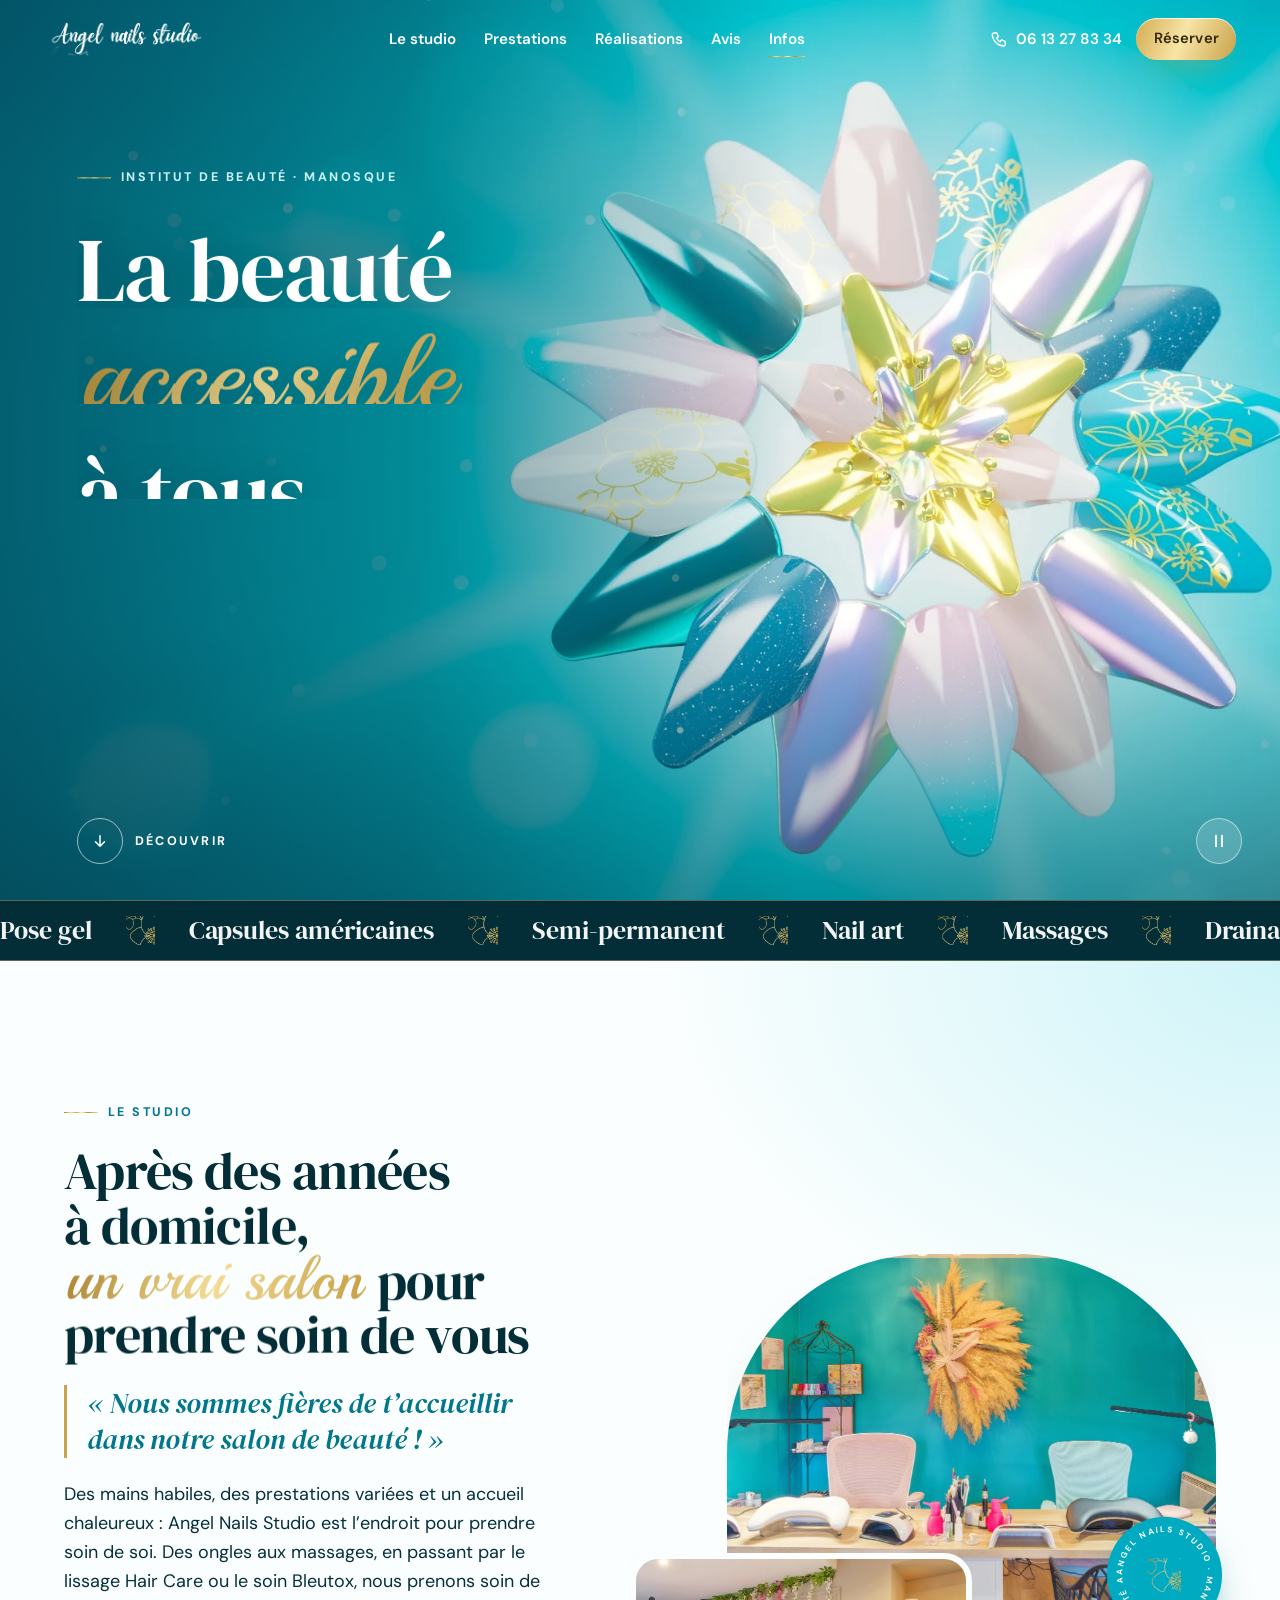
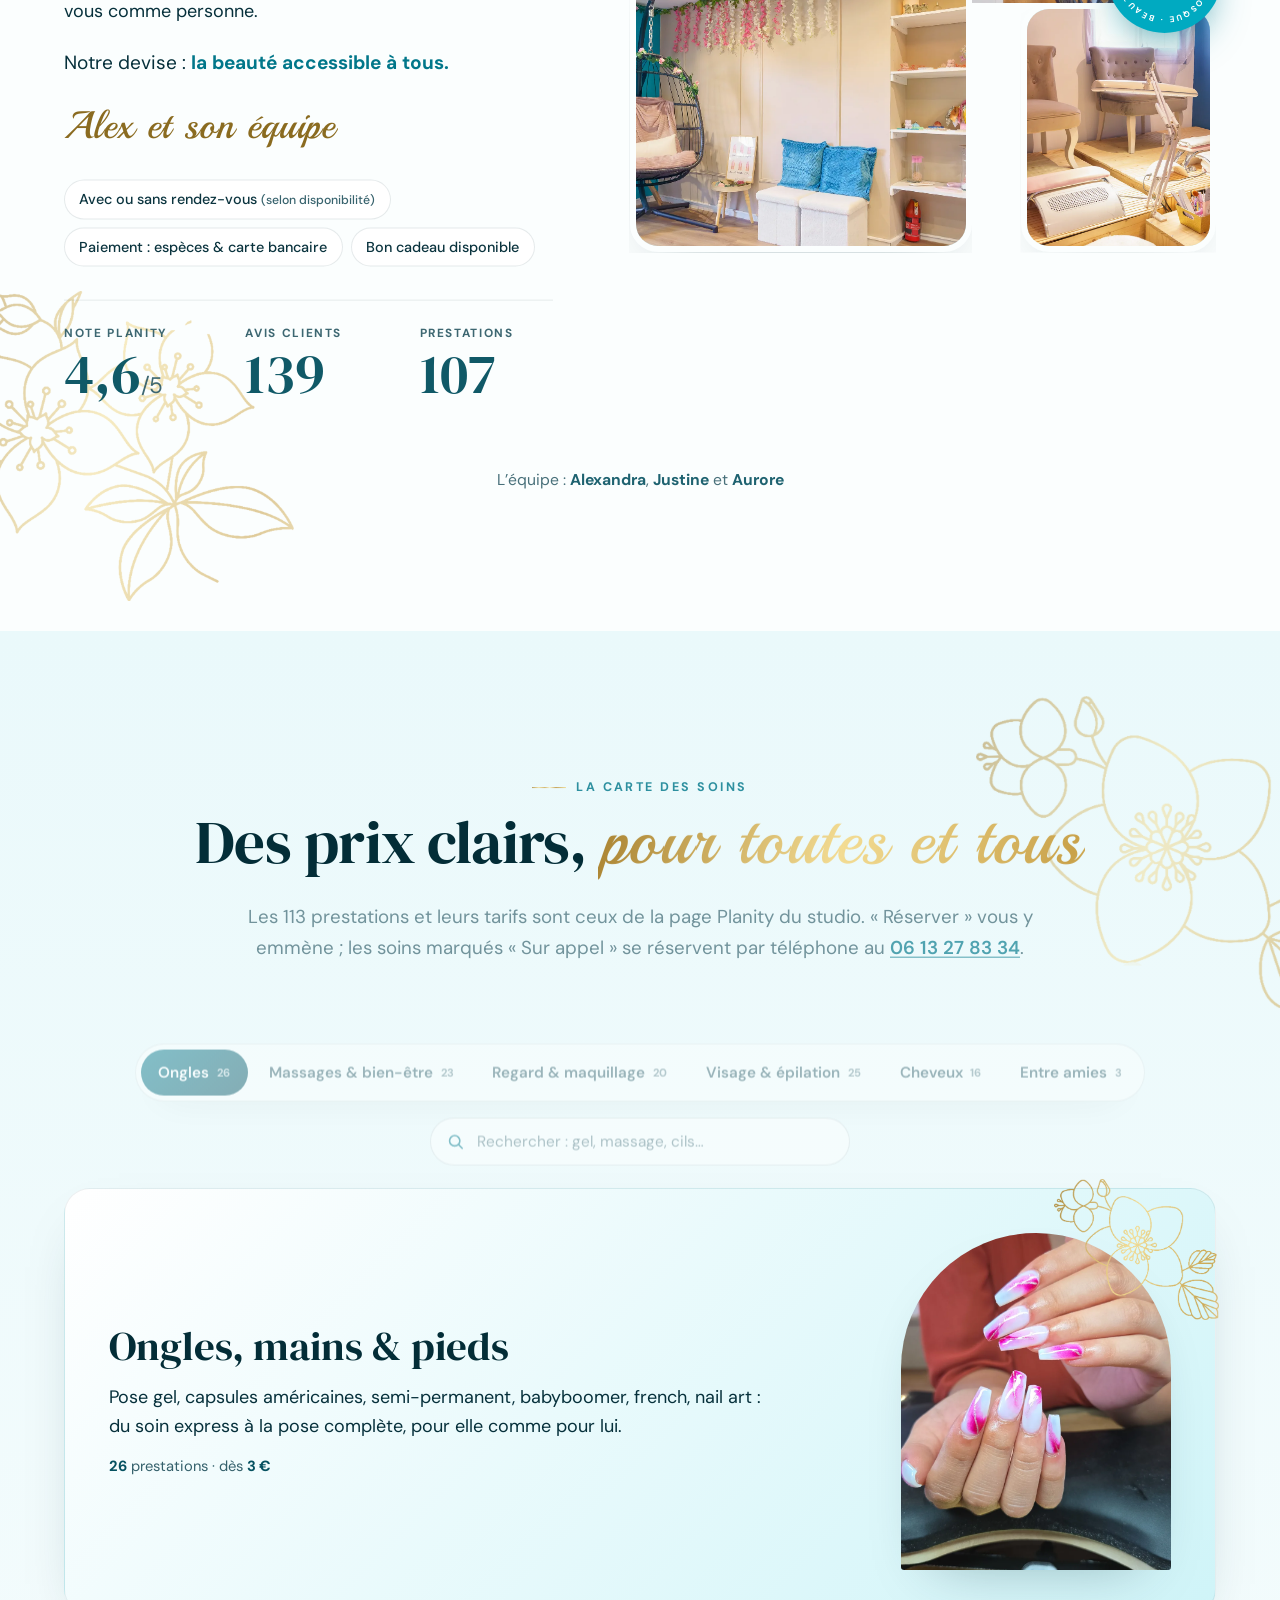
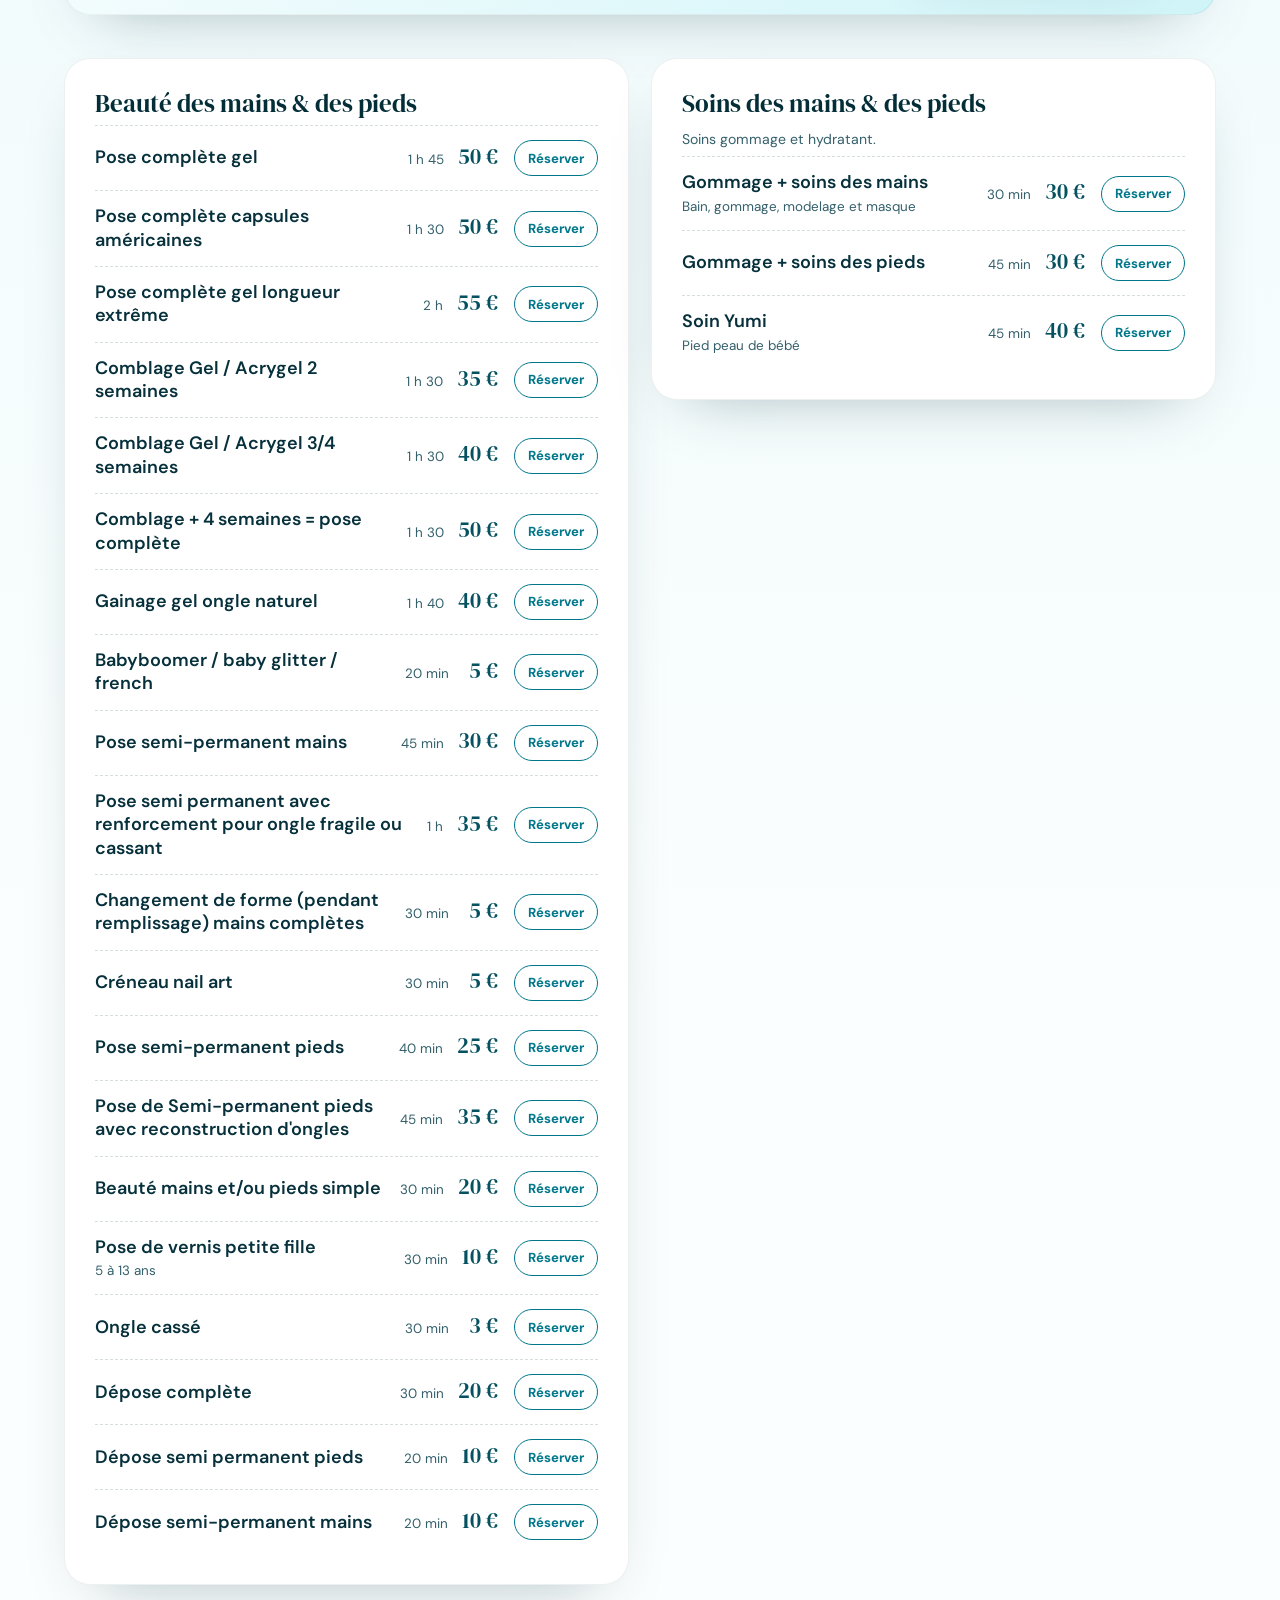
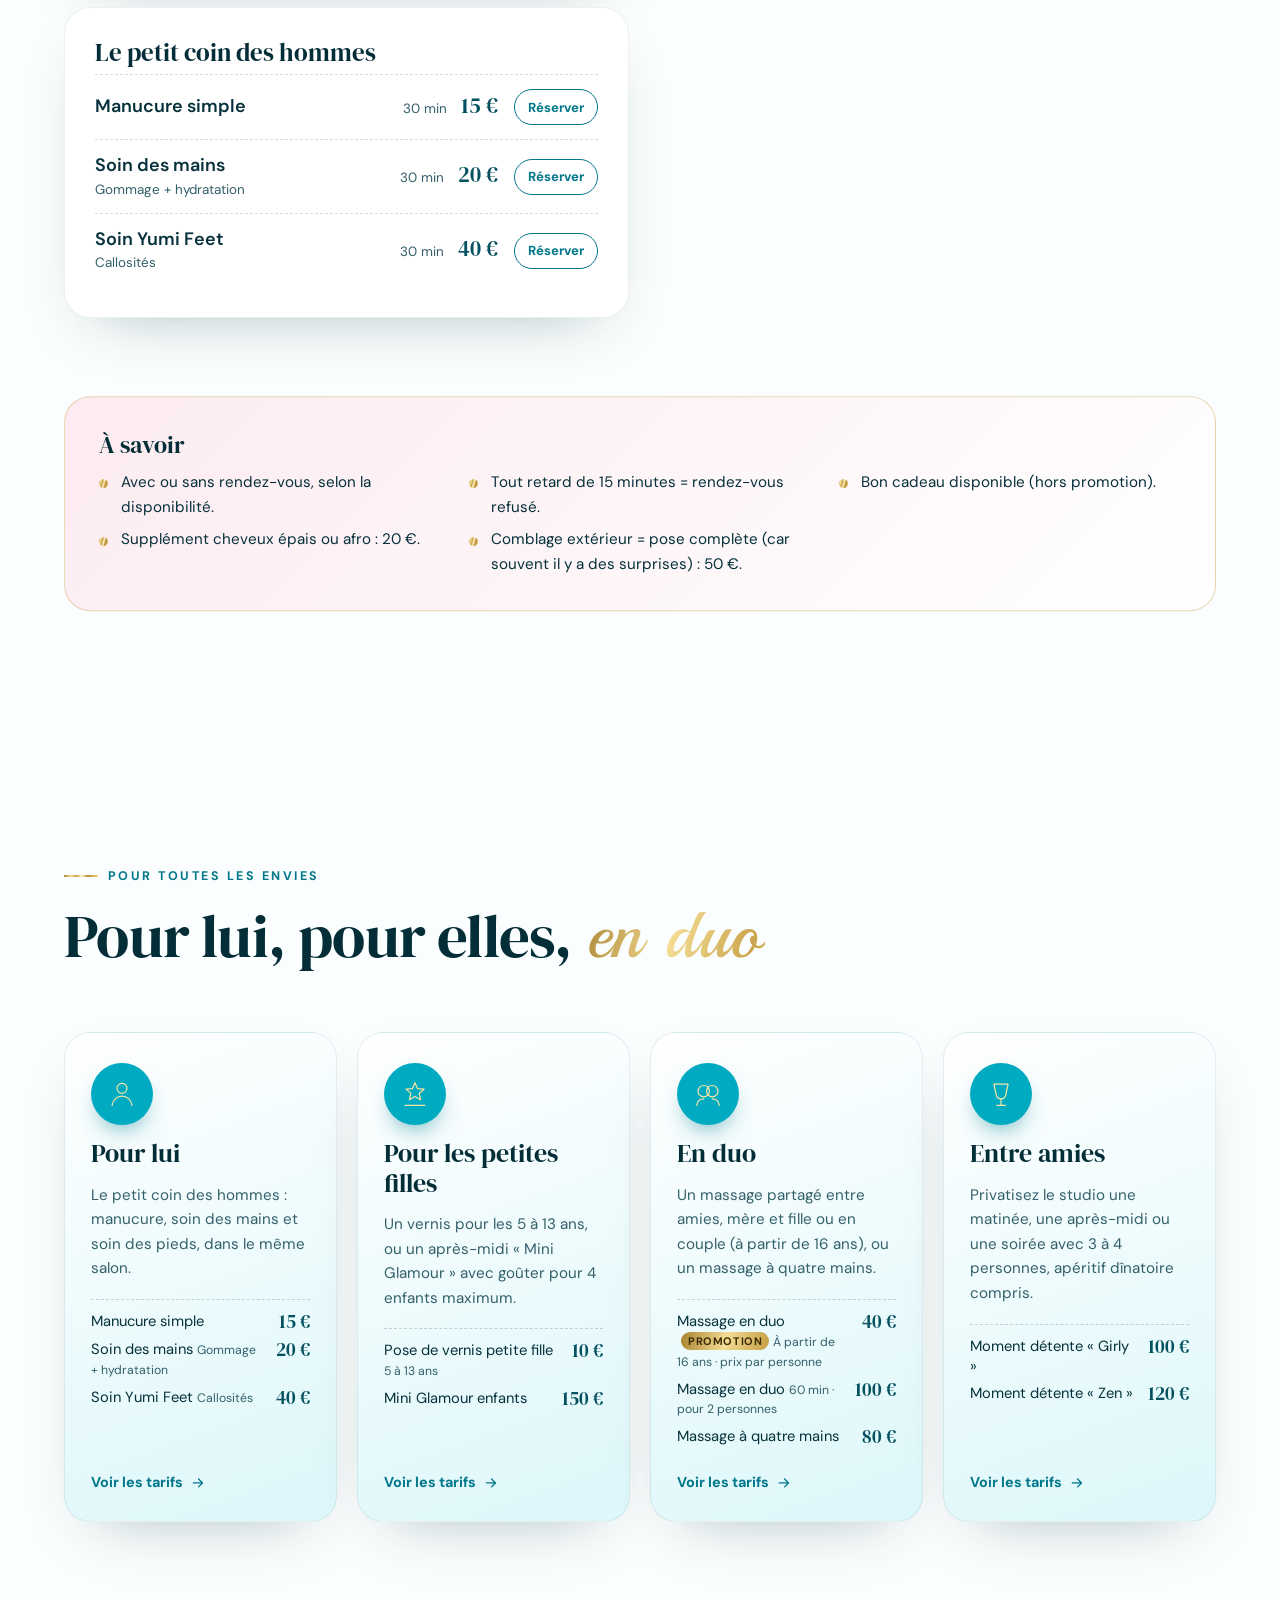
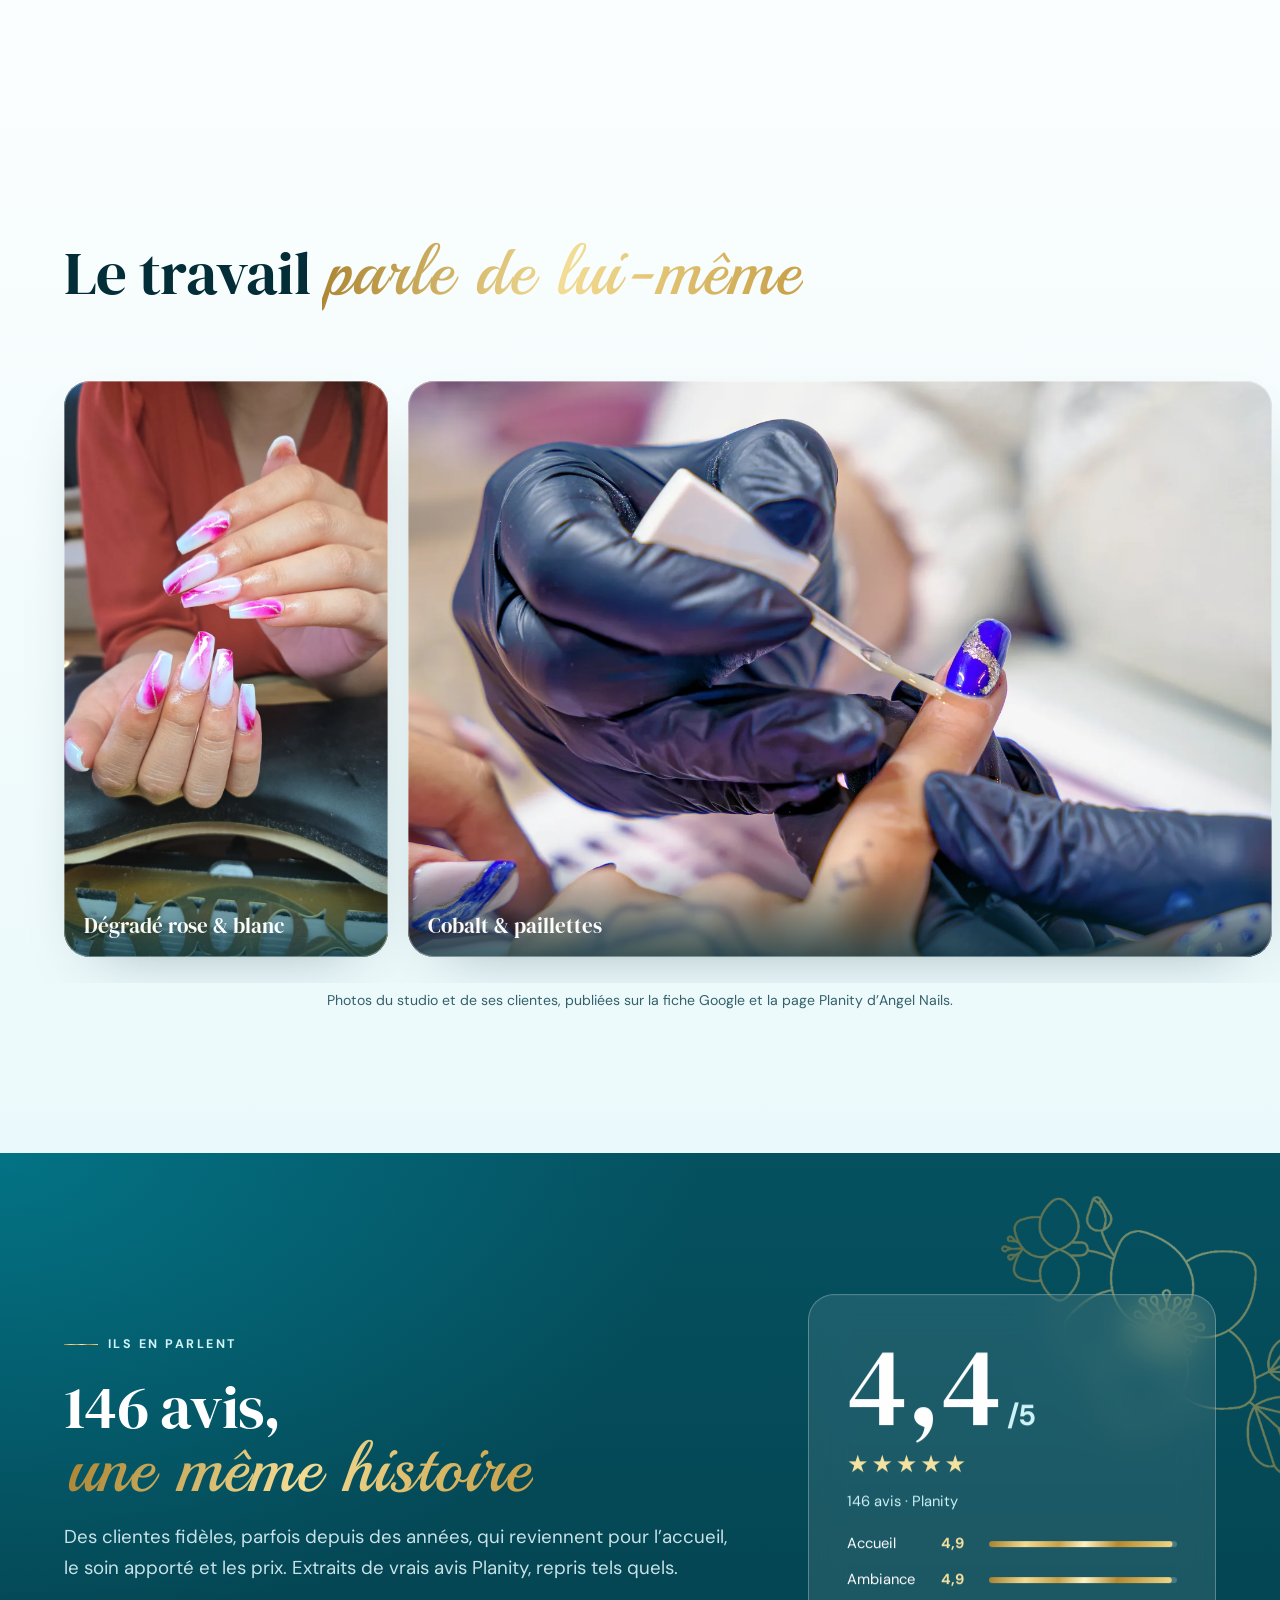
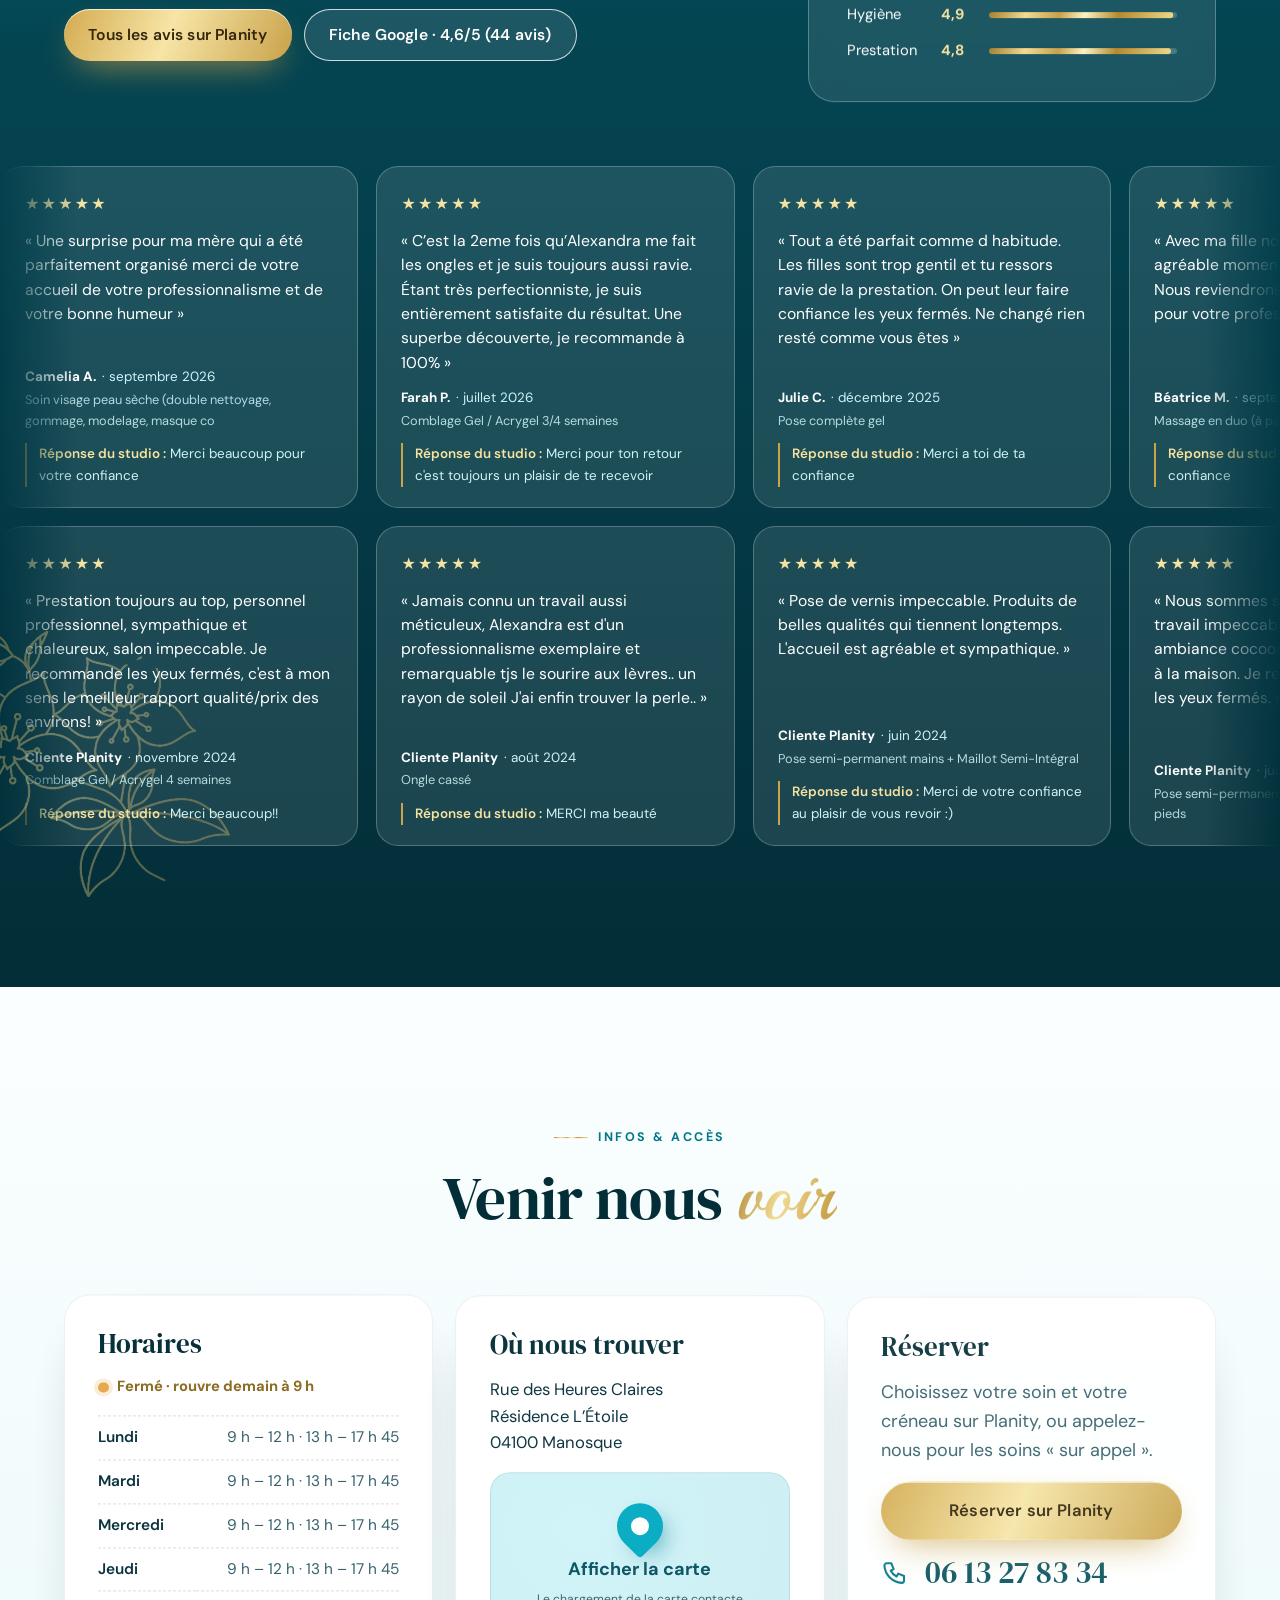
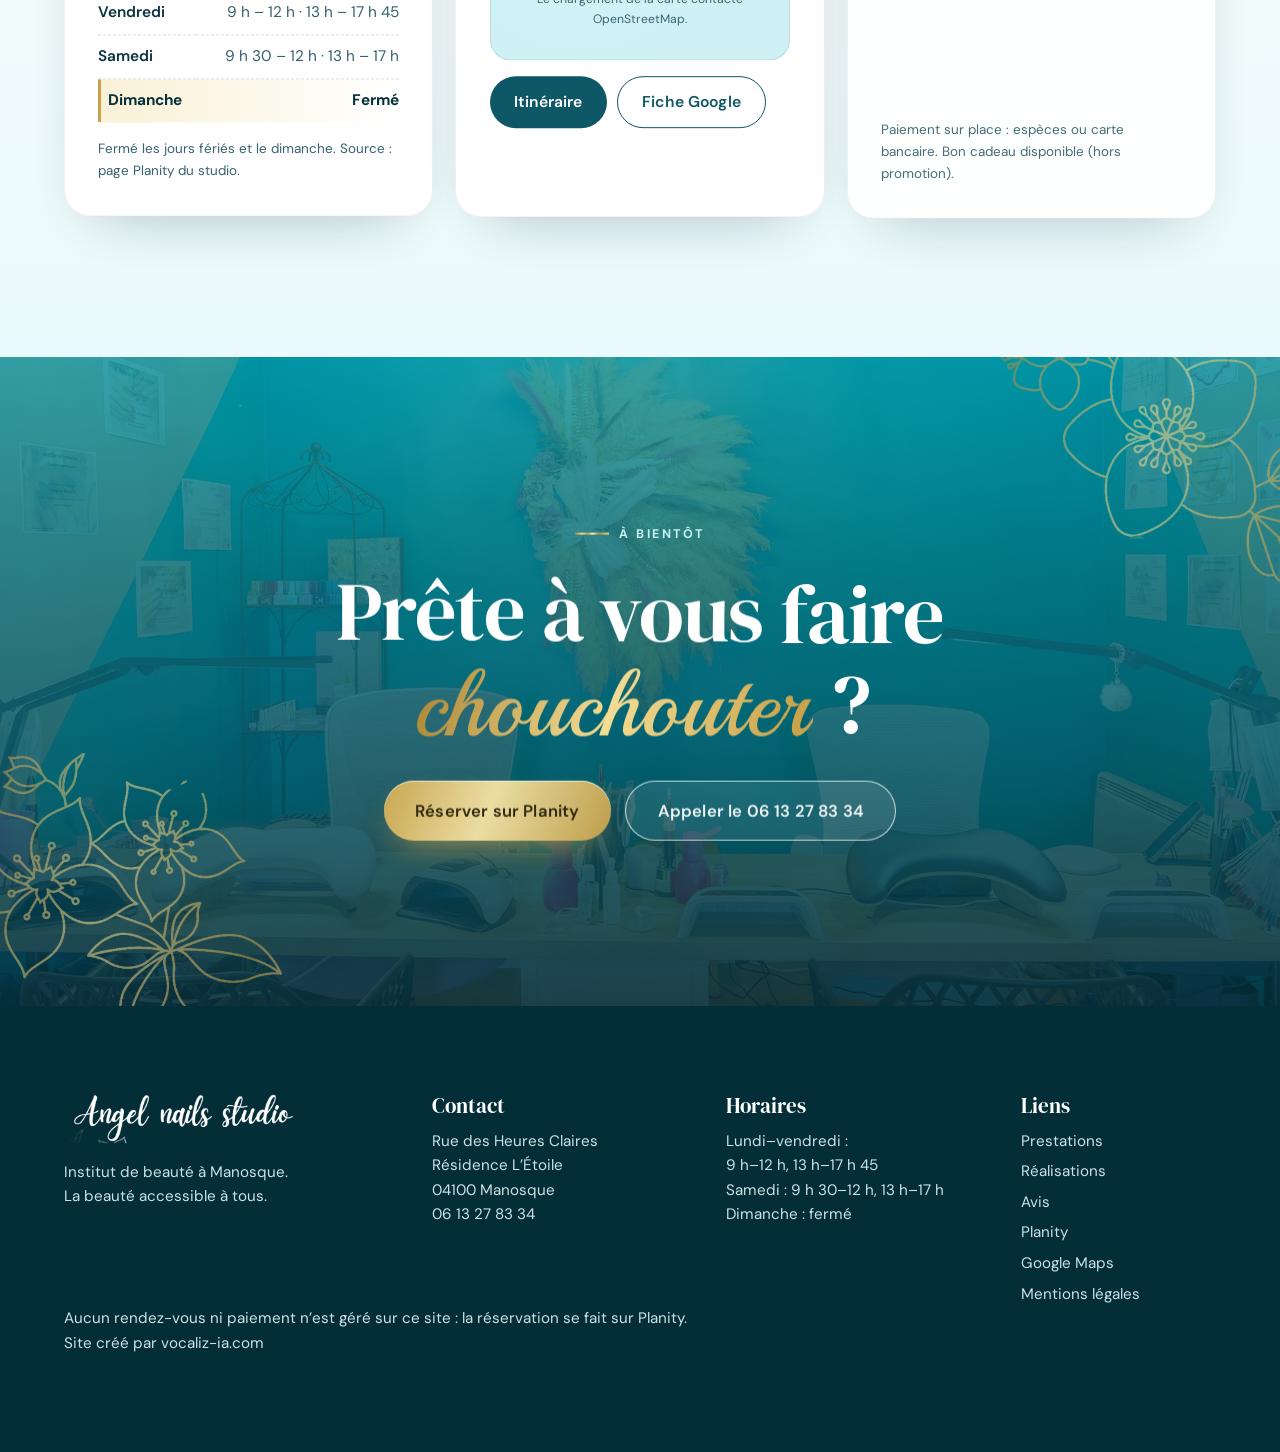
==== commit a6ace87b: "Version finale du site : domaine angelnailsstudio.fr, mentions légales, crédit vocaliz-ia.com" ====
--- a/index.html
+++ b/index.html
@@ -3,23 +3,25 @@
 <head>
 <meta charset="utf-8">
 <meta name="viewport" content="width=device-width, initial-scale=1, viewport-fit=cover">
+<link rel="canonical" href="https://angelnailsstudio.fr/">
 <title>Angel Nails Studio · Institut de beauté à Manosque : ongles, massages, cils, épilation</title>
 <meta name="description" content="Angel Nails Studio, institut de beauté à Manosque : pose gel et capsules, semi-permanent, nail art, massages, drainage lymphatique, extensions de cils, épilation, soins du visage. Réservation sur Planity.">
-<meta name="robots" content="noindex, nofollow">
 <meta name="theme-color" content="#00AAC1">
 <meta property="og:type" content="website">
 <meta property="og:locale" content="fr_FR">
 <meta property="og:title" content="Angel Nails Studio · Institut de beauté à Manosque">
 <meta property="og:description" content="La beauté accessible à tous : ongles, massages, cils, épilation, soins du visage. 4,9/5 sur 146 avis.">
-<meta property="og:image" content="https://justinbbz.github.io/angel-nails-studio/assets/img/og.jpg">
-<meta property="og:url" content="https://justinbbz.github.io/angel-nails-studio/">
+<meta property="og:image" content="https://angelnailsstudio.fr/assets/img/og.jpg">
+<meta property="og:url" content="https://angelnailsstudio.fr/">
+<meta name="twitter:card" content="summary_large_image">
 <link rel="icon" type="image/png" href="assets/img/favicon-64.png">
 <link rel="apple-touch-icon" href="assets/img/apple-touch-icon.png">
 <link rel="preload" href="assets/fonts/dm-serif-display-latin-400-normal.woff2" as="font" type="font/woff2" crossorigin>
 <link rel="preload" href="assets/fonts/dm-sans-latin-wght-normal.woff2" as="font" type="font/woff2" crossorigin>
 <link rel="preload" href="assets/img/hero-poster.webp" as="image" media="(min-width: 761px)">
 <link rel="stylesheet" href="assets/vendor/lenis.css">
-<link rel="stylesheet" href="assets/css/style.css?v=2">
+<link rel="stylesheet" href="assets/css/style.css?v=3">
+<script type="application/ld+json" id="ld">{"@context":"https://schema.org","@type":"BeautySalon","name":"Angel Nails Studio","url":"https://angelnailsstudio.fr/","image":"https://angelnailsstudio.fr/assets/img/og.jpg","telephone":"+33613278334","description":"Institut de beauté à Manosque : ongles, massages, cils, épilation, soins du visage.","priceRange":"€","address":{"@type":"PostalAddress","streetAddress":"Rue des Heures Claires, Résidence L’Étoile","postalCode":"04100","addressLocality":"Manosque","addressCountry":"FR"},"geo":{"@type":"GeoCoordinates","latitude":43.8290066,"longitude":5.7871819},"openingHoursSpecification":[{"@type":"OpeningHoursSpecification","dayOfWeek":"Monday","opens":"09:00","closes":"12:00"},{"@type":"OpeningHoursSpecification","dayOfWeek":"Monday","opens":"13:00","closes":"17:45"},{"@type":"OpeningHoursSpecification","dayOfWeek":"Tuesday","opens":"09:00","closes":"12:00"},{"@type":"OpeningHoursSpecification","dayOfWeek":"Tuesday","opens":"13:00","closes":"17:45"},{"@type":"OpeningHoursSpecification","dayOfWeek":"Wednesday","opens":"09:00","closes":"12:00"},{"@type":"OpeningHoursSpecification","dayOfWeek":"Wednesday","opens":"13:00","closes":"17:45"},{"@type":"OpeningHoursSpecification","dayOfWeek":"Thursday","opens":"09:00","closes":"12:00"},{"@type":"OpeningHoursSpecification","dayOfWeek":"Thursday","opens":"13:00","closes":"17:45"},{"@type":"OpeningHoursSpecification","dayOfWeek":"Friday","opens":"09:00","closes":"12:00"},{"@type":"OpeningHoursSpecification","dayOfWeek":"Friday","opens":"13:00","closes":"17:45"},{"@type":"OpeningHoursSpecification","dayOfWeek":"Saturday","opens":"09:30","closes":"12:00"},{"@type":"OpeningHoursSpecification","dayOfWeek":"Saturday","opens":"13:00","closes":"17:00"}],"sameAs":["https://www.planity.com/angel-nails-04100-manosque","https://www.google.com/maps/place/Angel+Nails+Studio/@43.8290066,5.7871819,17z/data=!3m1!4b1!4m6!3m5!1s0x12cbcd44544f18eb:0x9f094c051234e593!8m2!3d43.8290066!4d5.7871819!16s%2Fg%2F11strzvrxw"]}</script>
 </head>
 <body>
 <a class="skip" href="#contenu">Aller au contenu</a>
@@ -1157,7 +1159,7 @@
       </ul>
     </div>
   </div>
-  <p class="ftr__demo wrap">Maquette de démonstration non officielle, réalisée à partir des informations publiques de la page Planity et de la fiche Google d’Angel Nails Studio. Aucun rendez-vous ni paiement n’est géré sur ce site : la réservation se fait sur Planity.</p>
+  <p class="ftr__credit wrap">Aucun rendez-vous ni paiement n’est géré sur ce site : la réservation se fait sur Planity.<br>Site créé par <a href="https://vocaliz-ia.com" target="_blank" rel="noopener" aria-label="vocaliz-ia.com (nouvel onglet)">vocaliz-ia.com</a></p>
 </footer>
 
 <!-- barre mobile -->
--- a/assets/vendor/lenis.css
+++ b/assets/vendor/lenis.css
@@ -0,0 +1,20 @@
+html.lenis,
+html.lenis body {
+  height: auto;
+}
+
+.lenis.lenis-smooth {
+  scroll-behavior: auto !important;
+}
+
+.lenis.lenis-smooth [data-lenis-prevent] {
+  overscroll-behavior: contain;
+}
+
+.lenis.lenis-stopped {
+  overflow: hidden;
+}
+
+.lenis.lenis-smooth iframe {
+  pointer-events: none;
+}
--- a/assets/css/style.css
+++ b/assets/css/style.css
@@ -0,0 +1,451 @@
+/* Angel Nails Studio : maquette premium. Turquoise #00AAC1 (logo), blanc nacré, fleurs d'or. */
+@font-face{font-family:"DM Serif Display";src:url(../fonts/dm-serif-display-latin-400-normal.woff2) format("woff2");font-weight:400;font-style:normal;font-display:swap}
+@font-face{font-family:"DM Serif Display";src:url(../fonts/dm-serif-display-latin-400-italic.woff2) format("woff2");font-weight:400;font-style:italic;font-display:swap}
+@font-face{font-family:"DM Sans";src:url(../fonts/dm-sans-latin-wght-normal.woff2) format("woff2");font-weight:100 1000;font-style:normal;font-display:swap}
+@font-face{font-family:"Playball";src:url(../fonts/playball-latin-400-normal.woff2) format("woff2");font-weight:400;font-style:normal;font-display:swap}
+
+:root{
+  --teal:#00AAC1;--teal-d:#00778A;--teal-dd:#055160;--teal-ddd:#032D37;--ink:#06303B;--ink-2:#34606b;
+  --aqua:#7FE3EE;--aqua-l:#CFF4F8;--mist:#EAF9FB;--pearl:#FBFEFE;--white:#fff;
+  --gold:#C9A24A;--gold-l:#F0DB93;--gold-d:#8A6A1F;--blush:#F7D3DE;--blush-l:#FCEBF0;
+  --foil:linear-gradient(105deg,#a8812f 0%,#f3dc93 20%,#c9a24a 38%,#fff3c4 52%,#b88a2e 70%,#f0d98a 100%);
+  --f-display:"DM Serif Display",Georgia,"Times New Roman",serif;--f-body:"DM Sans",system-ui,-apple-system,"Segoe UI",sans-serif;--f-script:"Playball","Brush Script MT",cursive;
+  --ease:cubic-bezier(.2,.7,.2,1);--r:26px;--wrap:1240px;--gut:clamp(20px,5vw,64px);
+  --shadow:0 24px 60px -34px rgba(6,48,59,.38);
+}
+*,*::before,*::after{box-sizing:border-box}
+html{-webkit-text-size-adjust:100%;scroll-behavior:auto}
+body{margin:0;background:var(--pearl);color:var(--ink);font:400 clamp(16px,.95vw + 11px,18px)/1.62 var(--f-body);-webkit-font-smoothing:antialiased;text-rendering:optimizeLegibility;overflow-x:clip}
+img,svg,video{display:block;max-width:100%}
+img{height:auto}
+a{color:inherit;text-decoration:none}
+button{font:inherit;color:inherit;background:none;border:0;padding:0;cursor:pointer}
+ul{list-style:none;margin:0;padding:0}
+h1,h2,h3,h4,p,figure,dl,dd,blockquote,address{margin:0}
+address{font-style:normal}
+:focus-visible{outline:3px solid var(--gold);outline-offset:3px;border-radius:6px}
+.sr{position:absolute!important;width:1px;height:1px;margin:-1px;padding:0;overflow:hidden;clip:rect(0 0 0 0);white-space:nowrap;border:0}
+.skip{position:fixed;left:12px;top:-60px;z-index:200;padding:.7em 1.1em;border-radius:12px;background:var(--teal-dd);color:#fff;transition:top .2s}
+.skip:focus{top:12px}
+.wrap{width:min(var(--wrap),100% - var(--gut)*2);margin-inline:auto}
+
+/* ---------- briques ---------- */
+.logo-mask{display:block;aspect-ratio:2648/578;background:currentColor;-webkit-mask:url(../img/logo-mot.png) center/contain no-repeat;mask:url(../img/logo-mot.png) center/contain no-repeat}
+.flora{position:absolute;pointer-events:none;background:var(--foil);background-size:260% 100%;animation:foil 10s linear infinite;-webkit-mask:var(--m) center/contain no-repeat;mask:var(--m) center/contain no-repeat}
+.flora--tr{--m:url(../img/fleurs-haut-droite.png);aspect-ratio:989/832}
+.flora--bl{--m:url(../img/fleurs-bas-gauche.png);aspect-ratio:1126/1002}
+.flo{display:inline-block;width:1.15em;height:1.15em;flex:0 0 auto;background:var(--foil);background-size:300% 100%;animation:foil 8s linear infinite;-webkit-mask:url(../img/fleurs-haut-droite.png) 22% 30%/260% auto no-repeat;mask:url(../img/fleurs-haut-droite.png) 22% 30%/260% auto no-repeat}
+.flo--lg{width:34px;height:34px}
+@keyframes foil{to{background-position:-260% 0}}
+.script{font-family:var(--f-script);font-weight:400;font-style:normal;letter-spacing:.01em}
+.foil{background:var(--foil);background-size:260% 100%;-webkit-background-clip:text;background-clip:text;-webkit-text-fill-color:transparent;color:transparent;animation:foil 8s linear infinite;padding-inline:.04em}
+.eyebrow{display:inline-flex;align-items:center;gap:.8em;font-size:.78rem;font-weight:700;letter-spacing:.2em;text-transform:uppercase;color:var(--teal-d)}
+.eyebrow::before{content:"";width:34px;height:1.5px;background:var(--foil)}
+.eyebrow--light{color:var(--aqua-l)}
+.h2{font:400 clamp(2.1rem,4.8vw,4rem)/1.04 var(--f-display);letter-spacing:-.012em;color:var(--teal-ddd);text-wrap:balance}
+.studio .h2{font-size:clamp(2rem,4.1vw,3.4rem)}
+.hero__lead,.sec__lead,.quote{text-wrap:pretty}
+.h2 .script{font-size:1.12em;line-height:.9}
+.h2--light{color:#fff}
+.sec{position:relative;padding:clamp(76px,11vw,150px) 0;overflow:clip}
+.sec__head{display:grid;gap:18px;justify-items:center;text-align:center;margin-bottom:clamp(34px,5vw,64px)}
+.sec__head--left{justify-items:start;text-align:left}
+.sec__head--row{display:flex;justify-content:space-between;align-items:end;gap:24px;text-align:left}
+.sec__head--row>div:first-child{display:grid;gap:18px}
+.sec__lead{max-width:62ch;color:var(--ink-2);font-size:1.04em}
+.sec__lead a{color:var(--teal-d);font-weight:600;text-decoration:underline;text-underline-offset:3px}
+.sec__lead--light{color:rgba(228,248,251,.88)}
+.btn{position:relative;isolation:isolate;overflow:hidden;display:inline-flex;align-items:center;justify-content:center;gap:.6em;min-height:48px;padding:.8em 1.55em;border-radius:999px;font-weight:600;font-size:.98rem;letter-spacing:.01em;white-space:nowrap;transition:transform .45s var(--ease),box-shadow .45s,background-color .35s,color .35s,border-color .35s}
+.btn svg{width:1.15em;height:1.15em;fill:none;stroke:currentColor;stroke-width:2;stroke-linecap:round;stroke-linejoin:round;transition:transform .45s var(--ease)}
+.btn:hover svg{transform:translate(2px,-2px)}
+.btn--sm{min-height:42px;padding:.55em 1.2em;font-size:.92rem}
+.btn--lg{min-height:56px;padding:.95em 1.9em;font-size:1.04rem}
+.btn--gold{background:linear-gradient(112deg,#d3ab50,#f7e5a6 46%,#c9a24a);color:#33260a;box-shadow:0 14px 34px -14px rgba(201,162,74,.95),inset 0 1px 0 rgba(255,255,255,.75)}
+.btn--gold::after{content:"";position:absolute;inset:0;z-index:-1;background:linear-gradient(112deg,transparent 28%,rgba(255,255,255,.85) 50%,transparent 72%);transform:translateX(-130%);transition:transform .9s var(--ease)}
+.btn--gold:hover::after{transform:translateX(130%)}
+.btn--gold:hover{box-shadow:0 18px 42px -12px rgba(201,162,74,1),inset 0 1px 0 rgba(255,255,255,.8)}
+.btn--ghost{border:1.5px solid rgba(255,255,255,.78);color:#fff;background:rgba(255,255,255,.1);-webkit-backdrop-filter:blur(10px);backdrop-filter:blur(10px)}
+.btn--ghost:hover{background:rgba(255,255,255,.22)}
+.btn--teal{background:var(--teal-dd);color:#fff}
+.btn--teal:hover{background:var(--teal-ddd)}
+.btn--line{border:1.5px solid var(--teal-dd);color:var(--teal-dd)}
+.btn--line:hover{background:var(--teal-dd);color:#fff}
+.chip{display:inline-flex;align-items:center;gap:.6em;padding:.55em 1.05em;border-radius:999px;font-size:.9rem;background:rgba(255,255,255,.14);border:1px solid rgba(255,255,255,.4);-webkit-backdrop-filter:blur(12px);backdrop-filter:blur(12px);color:#fff}
+.chip strong{font-weight:700}
+.chip .star{width:1.05em;height:1.05em;fill:#f6e3a1}
+.dot{width:.62em;height:.62em;border-radius:50%;background:#7CF0A8;box-shadow:0 0 0 0 rgba(124,240,168,.6);animation:ping 2.4s infinite}
+.is-closed .dot{background:#f6c27c;animation:none}
+@keyframes ping{70%{box-shadow:0 0 0 .6em rgba(124,240,168,0)}100%{box-shadow:0 0 0 0 rgba(124,240,168,0)}}
+.badge{display:inline-block;margin-left:.4em;padding:.12em .6em;border-radius:999px;background:var(--foil);background-size:260% 100%;color:#3a2a06;font-size:.68rem;font-weight:700;letter-spacing:.06em;text-transform:uppercase;vertical-align:.12em}
+
+/* ---------- préchargeur ---------- */
+.pre{position:fixed;inset:0;z-index:300;display:grid;place-items:center;background:var(--teal);color:#fff;overflow:hidden;animation:pre-secours .01s 7s forwards}
+@keyframes pre-secours{to{visibility:hidden;opacity:0}}
+.pre__center{display:grid;gap:22px;justify-items:center;width:min(78vw,520px)}
+.pre__logo{width:100%;opacity:0;transform:translateY(14px) scale(.98)}
+.pre__bar{width:min(46vw,230px);height:2px;background:rgba(255,255,255,.28);border-radius:2px;overflow:hidden}
+.pre__bar i{display:block;height:100%;width:100%;background:var(--foil);transform:scaleX(0);transform-origin:left}
+.pre__flora{width:min(42vw,420px);left:-4vw;bottom:-4vh;opacity:.85}
+.pre__flora--r{left:auto;right:-4vw;top:-4vh;bottom:auto}
+.pre.is-done{pointer-events:none}
+
+/* ---------- en-tête ---------- */
+.hdr{position:fixed;inset:0 0 auto;z-index:60;display:flex;align-items:center;justify-content:space-between;gap:24px;padding:18px clamp(18px,3.4vw,52px);color:#fff;transition:background-color .45s,box-shadow .45s,padding .45s,color .45s,transform .5s var(--ease)}
+.hdr.is-solid{background:rgba(255,255,255,.93);-webkit-backdrop-filter:blur(18px) saturate(1.5);backdrop-filter:blur(18px) saturate(1.5);color:var(--ink);padding-block:10px;box-shadow:0 1px 0 rgba(6,48,59,.07),0 16px 44px -26px rgba(6,48,59,.5)}
+.hdr__logo{display:block;width:clamp(128px,12.5vw,178px);color:inherit;flex:0 0 auto}
+.hdr.is-solid .hdr__logo{color:var(--teal-d)}
+.hdr__nav{display:flex;gap:clamp(14px,2.2vw,34px);font-size:.95rem;font-weight:600}
+.hdr__nav a{position:relative;padding:.4em 0}
+.hdr__nav a::after{content:"";position:absolute;left:0;right:0;bottom:0;height:1.5px;background:var(--foil);transform:scaleX(0);transform-origin:right;transition:transform .5s var(--ease)}
+.hdr__nav a:hover::after,.hdr__nav a.is-on::after{transform:scaleX(1);transform-origin:left}
+.hdr__cta{display:flex;align-items:center;gap:14px}
+.hdr__tel{display:inline-flex;align-items:center;gap:.5em;font-weight:600;font-size:.95rem}
+.hdr__tel svg{width:1.2em;height:1.2em;fill:none;stroke:currentColor;stroke-width:1.8;stroke-linejoin:round}
+.hdr__burger{display:none;width:46px;height:46px;border-radius:50%;border:1.5px solid currentColor;position:relative}
+.hdr__burger span{position:absolute;left:13px;right:13px;height:2px;background:currentColor;border-radius:2px;transition:transform .45s var(--ease),top .45s var(--ease)}
+.hdr__burger span:first-child{top:18px}.hdr__burger span:last-child{top:25px}
+.hdr__burger[aria-expanded=true] span:first-child{top:21.5px;transform:rotate(45deg)}
+.hdr__burger[aria-expanded=true] span:last-child{top:21.5px;transform:rotate(-45deg)}
+.menu{position:fixed;inset:0;z-index:55;display:flex;flex-direction:column;justify-content:center;gap:34px;padding:110px var(--gut) 40px;background:linear-gradient(160deg,#00a9bf,#04586a 80%);color:#fff;clip-path:circle(0 at calc(100% - 44px) 44px);transition:clip-path .8s var(--ease);overflow:hidden}
+.menu.is-open{clip-path:circle(150% at calc(100% - 44px) 44px)}
+.menu[hidden]{display:none}
+.menu__flora{width:min(70vw,360px);right:-8vw;bottom:-6vh;opacity:.5}
+.menu__nav{display:grid;gap:6px}
+.menu__nav a{font:400 clamp(2.2rem,9vw,3.4rem)/1.18 var(--f-display)}
+.menu__foot{display:grid;gap:14px;justify-items:start}
+.menu__tel{font-weight:600;font-size:1.1rem}
+.progress{position:fixed;inset:0 0 auto;height:3px;z-index:70;pointer-events:none}
+.progress i{display:block;height:100%;background:var(--foil);transform:scaleX(0);transform-origin:left}
+
+/* ---------- héros ---------- */
+.hero{position:relative;isolation:isolate;display:grid;align-items:center;min-height:max(660px,100svh);color:#fff;background:#00a2b8;overflow:clip}
+.hero__media{position:absolute;inset:0;z-index:-3;background:url(../img/hero-poster.webp) 40% 50%/cover no-repeat}
+.hero__video{width:100%;height:100%;object-fit:cover;object-position:40% 50%;opacity:0;transition:opacity 1.2s var(--ease)}
+.hero__video.is-ready{opacity:1}
+.hero__shade{position:absolute;inset:0;z-index:-2;background:linear-gradient(90deg,rgba(4,70,84,.7) 0%,rgba(4,70,84,.5) 32%,rgba(4,70,84,0) 62%),linear-gradient(0deg,rgba(4,70,84,.4),rgba(4,70,84,0) 30%)}
+.hero__inner{width:min(100%,780px);padding:clamp(88px,13vh,180px) clamp(22px,6vw,100px) clamp(76px,11.5vh,150px)}
+.hero__title{margin:clamp(12px,2.4vh,20px) 0 clamp(14px,2.6vh,22px);font:400 clamp(2.6rem,min(7vw,10.5vh),6.9rem)/.98 var(--f-display);letter-spacing:-.018em;text-shadow:0 2px 40px rgba(3,45,55,.28)}
+.hero__title .ln{display:block;overflow:hidden;padding:.04em 0 .1em;margin-bottom:-.06em}
+.hero__title .ln>span{display:inline-block;will-change:transform}
+.hero__title .script{font-size:1.14em;line-height:.86;padding-right:.08em}
+.hero__lead{max-width:34ch;font-size:clamp(1rem,min(1.35vw,2.3vh),1.28rem);line-height:1.55;color:rgba(255,255,255,.96);text-shadow:0 1px 24px rgba(3,45,55,.4)}
+.hero__actions{display:flex;flex-wrap:wrap;gap:14px;margin:clamp(18px,3.4vh,32px) 0 clamp(16px,3vh,30px)}
+.hero__facts{display:flex;flex-wrap:wrap;gap:10px}
+.hero__pause{position:absolute;right:clamp(16px,3vw,44px);bottom:clamp(20px,4vh,40px);width:46px;height:46px;border-radius:50%;display:grid;place-items:center;color:#fff;background:rgba(255,255,255,.16);border:1px solid rgba(255,255,255,.5);-webkit-backdrop-filter:blur(10px);backdrop-filter:blur(10px);transition:background-color .3s}
+.hero__pause:hover{background:rgba(255,255,255,.3)}
+.hero__pause svg{width:18px;height:18px;fill:none;stroke:currentColor;stroke-width:2.4;stroke-linecap:round;stroke-linejoin:round}
+.hero__pause .i-play{display:none;fill:currentColor}
+.hero__pause[aria-pressed=true] .i-pause{display:none}.hero__pause[aria-pressed=true] .i-play{display:block}
+.hero__scroll{position:absolute;left:clamp(22px,6vw,100px);bottom:clamp(20px,4vh,40px);display:inline-flex;align-items:center;gap:12px;font-size:.78rem;font-weight:700;letter-spacing:.18em;text-transform:uppercase;color:#fff}
+.hero__scroll-ring{width:46px;height:46px;border-radius:50%;display:grid;place-items:center;border:1px solid rgba(255,255,255,.6);overflow:hidden}
+.hero__scroll-ring svg{width:18px;height:18px;fill:none;stroke:currentColor;stroke-width:2;stroke-linecap:round;stroke-linejoin:round;animation:nudge 2.2s var(--ease) infinite}
+@keyframes nudge{0%,100%{transform:translateY(-4px)}50%{transform:translateY(5px)}}
+
+/* ---------- bandeau défilant ---------- */
+.band{position:relative;z-index:2;overflow:hidden;background:var(--teal-ddd);color:#fff;border-block:1px solid rgba(240,219,147,.35);padding:15px 0}
+.band__track{display:flex;align-items:center;gap:34px;width:max-content;white-space:nowrap;font:400 clamp(1.15rem,2vw,1.6rem)/1 var(--f-display);animation:marq 56s linear infinite}
+.band__track span{opacity:.95}
+@keyframes marq{to{transform:translateX(-50%)}}
+
+/* ---------- le studio ---------- */
+.studio{background:radial-gradient(900px 600px at 100% 0,var(--aqua-l),transparent 70%),var(--pearl)}
+.studio__flora{width:clamp(220px,28vw,420px);left:-5vw;bottom:2%;opacity:.55}
+.studio__grid{display:grid;grid-template-columns:minmax(0,5fr) minmax(0,6fr);gap:clamp(36px,6vw,96px);align-items:center}
+.studio__text{display:grid;gap:22px;justify-items:start}
+.quote{font:italic 400 clamp(1.35rem,2.2vw,1.8rem)/1.3 var(--f-display);color:var(--teal-d);padding-left:20px;border-left:3px solid var(--gold)}
+.devise{font-size:1.06em}
+.devise strong{color:var(--teal-d)}
+.sign{font-size:clamp(1.9rem,3vw,2.5rem);color:var(--gold-d);margin-top:-6px}
+.studio__chips{display:flex;flex-wrap:wrap;gap:8px}
+.studio__chips li{padding:.5em 1em;border-radius:999px;background:#fff;border:1px solid rgba(6,48,59,.1);font-size:.9rem;font-weight:500}
+.studio__chips small{color:var(--ink-2);font-size:.85em}
+.stats{display:grid;grid-template-columns:repeat(3,auto);gap:clamp(18px,3vw,44px);margin-top:10px;padding-top:24px;border-top:1px solid rgba(6,48,59,.12);width:100%}
+.stats dt{font-size:.74rem;font-weight:700;letter-spacing:.14em;text-transform:uppercase;color:var(--ink-2)}
+.stats dd{font:400 clamp(2.4rem,4.4vw,3.6rem)/1.1 var(--f-display);color:var(--teal-dd)}
+.stats small{font-size:.4em;color:var(--ink-2);font-family:var(--f-body)}
+.studio__visual{position:relative;display:grid;grid-template-columns:repeat(12,1fr);grid-template-rows:repeat(12,minmax(0,1fr));aspect-ratio:1/1.02;min-height:420px}
+.ph{margin:0;overflow:hidden;position:relative;box-shadow:var(--shadow);background:var(--aqua-l)}
+.ph img{width:100%;height:112%;object-fit:cover;will-change:transform}
+.ph--salon{grid-column:3/13;grid-row:1/8;border-radius:200px 200px 28px 28px}
+.ph--coin{grid-column:1/8;grid-row:7/13;border-radius:28px;border:6px solid var(--pearl);z-index:2}
+.ph--pedi{grid-column:9/13;grid-row:8/13;border-radius:28px;border:6px solid var(--pearl);z-index:2}
+.studio__seal{position:absolute;right:-1%;top:44%;width:clamp(84px,9vw,124px);aspect-ratio:1;border-radius:50%;background:var(--teal);color:#fff;display:grid;place-items:center;z-index:3;box-shadow:0 18px 40px -16px rgba(0,126,146,.8);animation:spin 26s linear infinite}
+.studio__seal svg{position:absolute;inset:0;width:100%;height:100%;fill:#fff;font:700 8.6px var(--f-body);letter-spacing:.24em;text-transform:uppercase}
+.studio__seal .flo{animation:foil 8s linear infinite,spin-r 26s linear infinite}
+@keyframes spin{to{transform:rotate(360deg)}}@keyframes spin-r{to{transform:rotate(-360deg)}}
+.studio__team{margin-top:clamp(34px,5vw,60px);text-align:center;color:var(--ink-2);font-size:.98rem}
+.studio__team strong{color:var(--teal-dd)}
+
+/* ---------- carte des soins ---------- */
+.carte{background:linear-gradient(180deg,var(--mist),var(--pearl) 60%)}
+.carte__flora{width:clamp(240px,30vw,460px);right:-6vw;top:2%;opacity:.5}
+.carte__bar{display:flex;flex-wrap:wrap;justify-content:center;align-items:center;gap:16px;margin-bottom:30px;position:sticky;top:68px;z-index:20;padding:10px 0}
+.tabs{position:relative;display:flex;gap:4px;padding:5px;border-radius:999px;background:rgba(255,255,255,.82);border:1px solid rgba(6,48,59,.1);-webkit-backdrop-filter:blur(14px);backdrop-filter:blur(14px);box-shadow:0 14px 40px -26px rgba(6,48,59,.55);max-width:100%;overflow-x:auto;scrollbar-width:none}
+.tabs::-webkit-scrollbar{display:none}
+.tabs__ind{position:absolute;left:0;top:5px;bottom:5px;width:0;border-radius:999px;background:linear-gradient(135deg,var(--teal-d),var(--teal-dd));transition:transform .6s var(--ease),width .6s var(--ease);z-index:0}
+.tab{position:relative;z-index:1;display:inline-flex;align-items:center;gap:.5em;padding:.7em 1.15em;border-radius:999px;font-weight:600;font-size:.95rem;color:var(--ink-2);white-space:nowrap;transition:color .35s}
+.tab small{font-size:.74em;opacity:.7;font-weight:700}
+.tab:hover{color:var(--ink)}
+.tab[aria-selected=true]{color:#fff}
+.search{position:relative;display:block;flex:1 1 280px;max-width:420px}
+.search svg{position:absolute;left:16px;top:50%;width:19px;height:19px;transform:translateY(-50%);fill:none;stroke:var(--teal-d);stroke-width:2;stroke-linecap:round;pointer-events:none}
+.search input{width:100%;min-height:48px;padding:.7em 1.2em .7em 46px;border-radius:999px;border:1px solid rgba(6,48,59,.14);background:rgba(255,255,255,.9);font:inherit;font-size:.96rem;color:var(--ink);transition:border-color .3s,box-shadow .3s}
+.search input::placeholder{color:#5d7f88}
+.search input:focus{outline:none;border-color:var(--teal);box-shadow:0 0 0 4px rgba(0,170,193,.18)}
+.panel{display:grid;gap:clamp(24px,3.4vw,44px)}
+.panel[hidden]{display:none}
+.panel__head{display:grid;grid-template-columns:minmax(0,1.3fr) minmax(0,.7fr);gap:clamp(20px,4vw,60px);align-items:center;padding:clamp(22px,3.4vw,44px);border-radius:var(--r);background:linear-gradient(135deg,#fff,var(--aqua-l));border:1px solid rgba(6,48,59,.07);box-shadow:var(--shadow)}
+.panel__text{display:grid;gap:14px}
+.panel__t{font:400 clamp(1.7rem,3.2vw,2.6rem)/1.08 var(--f-display);color:var(--teal-ddd)}
+.panel__meta{font-size:.92rem;color:var(--ink-2)}
+.panel__meta strong{color:var(--teal-dd)}
+.panel__ph{position:relative;margin:0;justify-self:end;width:min(100%,270px);overflow:visible}
+.panel__ph img{width:100%;aspect-ratio:4/5;object-fit:cover;border-radius:999px 999px 24px 24px;box-shadow:var(--shadow)}
+.panel__ph--h img{aspect-ratio:4/3;border-radius:24px 24px 24px 120px}
+.panel__ph .flora{width:62%;right:-18%;top:-16%;opacity:.95}
+.panel__cats{display:grid;grid-template-columns:repeat(auto-fit,minmax(min(100%,430px),1fr));gap:22px;align-items:start}
+.cat{padding:clamp(20px,2.4vw,30px);border-radius:var(--r);background:#fff;border:1px solid rgba(6,48,59,.07);box-shadow:var(--shadow)}
+.cat__t{font:400 1.55rem/1.2 var(--f-display);color:var(--teal-ddd);padding-bottom:6px}
+.cat__note{margin:4px 0 6px;font-size:.88rem;color:var(--ink-2);line-height:1.5}
+.svc{display:grid;grid-template-columns:minmax(0,1fr) auto auto;gap:6px 16px;align-items:center;padding:14px 0;border-top:1px dashed rgba(6,48,59,.16);position:relative;transition:background-color .3s,padding .4s var(--ease)}
+.svc::before{content:"";position:absolute;left:-12px;top:12px;bottom:12px;width:3px;border-radius:3px;background:var(--foil);transform:scaleY(0);transition:transform .4s var(--ease)}
+.svc:hover::before{transform:scaleY(1)}
+.svc[hidden]{display:none}
+.svc__main{display:grid;gap:2px;min-width:0}
+.svc__n{font-weight:600;line-height:1.3}
+.svc__d{font-size:.84rem;line-height:1.45;color:var(--ink-2)}
+.svc__meta{display:flex;align-items:baseline;gap:14px;white-space:nowrap}
+.svc__dur{font-size:.84rem;color:var(--ink-2)}
+.svc__p{font:400 1.35rem/1 var(--f-display);color:var(--teal-dd);min-width:3.2ch;text-align:right}
+.svc__go{display:inline-flex;align-items:center;justify-content:center;min-height:36px;padding:.3em 1em;border-radius:999px;font-size:.82rem;font-weight:700;border:1.5px solid var(--teal-d);color:var(--teal-d);transition:background-color .3s,color .3s,transform .4s var(--ease)}
+.svc__go:hover{background:var(--teal-d);color:#fff;transform:translateY(-1px)}
+.svc__go--tel{border-color:var(--gold-d);color:var(--gold-d)}
+.svc__go--tel:hover{background:var(--gold-d);color:#fff}
+.carte__empty{padding:34px;text-align:center;border-radius:var(--r);background:#fff;border:1px dashed rgba(6,48,59,.25);color:var(--ink-2)}
+.carte__empty a{color:var(--teal-d);font-weight:600;text-decoration:underline}
+.notes{margin-top:clamp(30px,4vw,52px);padding:clamp(22px,3vw,34px);border-radius:var(--r);background:linear-gradient(135deg,var(--blush-l),#fff);border:1px solid rgba(201,162,74,.4)}
+.notes__t{font:400 1.5rem/1.2 var(--f-display);color:var(--teal-ddd);margin-bottom:10px}
+.notes ul{display:grid;grid-template-columns:repeat(auto-fit,minmax(min(100%,300px),1fr));gap:8px 28px}
+.notes li{position:relative;padding-left:22px;font-size:.95rem}
+.notes li::before{content:"";position:absolute;left:0;top:.62em;width:9px;height:9px;border-radius:50%;background:var(--foil)}
+.is-search .tabs{opacity:.45}
+
+/* ---------- toutes les envies ---------- */
+.envies{background:var(--pearl)}
+.envies__grid{display:grid;grid-template-columns:repeat(auto-fit,minmax(min(100%,270px),1fr));gap:20px}
+.env{position:relative;display:flex;flex-direction:column;gap:14px;padding:30px 26px 26px;border-radius:var(--r);background:linear-gradient(160deg,#fff 0%,var(--aqua-l) 140%);border:1px solid rgba(6,48,59,.08);box-shadow:var(--shadow);transition:transform .6s var(--ease),box-shadow .6s;overflow:hidden}
+.env::after{content:"";position:absolute;right:-40px;top:-40px;width:150px;height:150px;border-radius:50%;background:radial-gradient(closest-side,rgba(240,219,147,.55),transparent);opacity:0;transition:opacity .6s}
+.env:hover{transform:translateY(-6px);box-shadow:0 36px 70px -34px rgba(6,48,59,.5)}
+.env:hover::after{opacity:1}
+.env__ic{width:62px;height:62px;border-radius:50%;display:grid;place-items:center;background:var(--teal);box-shadow:0 12px 26px -12px rgba(0,126,146,.8)}
+.env__ic svg{width:34px;height:34px;fill:none;stroke:#f7e5a6;stroke-width:1.7;stroke-linecap:round;stroke-linejoin:round}
+.env__t{font:400 1.6rem/1.15 var(--f-display);color:var(--teal-ddd)}
+.env p{font-size:.95rem;color:var(--ink-2)}
+.env__l{display:grid;gap:8px;margin-top:4px;padding-top:12px;border-top:1px dashed rgba(6,48,59,.2)}
+.env__l li{display:flex;justify-content:space-between;gap:12px;font-size:.92rem;line-height:1.35}
+.env__l small{color:var(--ink-2)}
+.env__l b{font:400 1.2rem/1 var(--f-display);color:var(--teal-dd);white-space:nowrap}
+.env__go{margin-top:auto;display:inline-flex;align-items:center;gap:.5em;font-weight:700;font-size:.9rem;color:var(--teal-d);padding-top:10px}
+.env__go svg{width:1.1em;height:1.1em;fill:none;stroke:currentColor;stroke-width:2;stroke-linecap:round;stroke-linejoin:round;transition:transform .45s var(--ease)}
+.env__go:hover svg{transform:translateX(5px)}
+
+/* ---------- réalisations ---------- */
+.real{background:linear-gradient(180deg,var(--pearl),var(--mist))}
+.rail__nav{display:flex;flex-direction:row;flex:0 0 auto;gap:10px}
+.rail__btn{width:54px;height:54px;border-radius:50%;display:grid;place-items:center;border:1.5px solid var(--teal-dd);color:var(--teal-dd);transition:background-color .3s,color .3s,transform .4s var(--ease)}
+.rail__btn:hover{background:var(--teal-dd);color:#fff;transform:scale(1.06)}
+.rail__btn svg{width:22px;height:22px;fill:none;stroke:currentColor;stroke-width:2;stroke-linecap:round;stroke-linejoin:round}
+.rail{overflow-x:auto;scroll-snap-type:x proximity;scrollbar-width:none;padding:12px max(var(--gut),calc((100vw - var(--wrap))/2)) 26px;cursor:grab;-webkit-overflow-scrolling:touch}
+.rail::-webkit-scrollbar{display:none}
+.rail.is-drag{cursor:grabbing;scroll-snap-type:none}
+.rail__list{display:flex;gap:clamp(14px,1.6vw,24px);width:max-content}
+.rail__item{--h:clamp(380px,64vh,620px);flex:0 0 auto;height:var(--h);aspect-ratio:9/16;scroll-snap-align:center}
+.rail__item--w{aspect-ratio:3/2}.rail__item--sq{aspect-ratio:1/1}.rail__item--t{aspect-ratio:4/5}
+.shot{position:relative;display:block;width:100%;height:100%;border-radius:var(--r);overflow:hidden;background:var(--aqua-l);box-shadow:var(--shadow);transform:translateZ(0)}
+.shot img{width:100%;height:100%;object-fit:cover;transition:transform 1.1s var(--ease);-webkit-user-drag:none;user-select:none}
+.shot:hover img{transform:scale(1.07)}
+.shot span{position:absolute;left:0;right:0;bottom:0;padding:54px 20px 18px;text-align:left;color:#fff;font:400 1.3rem/1.2 var(--f-display);background:linear-gradient(0deg,rgba(3,45,55,.78),rgba(3,45,55,0));opacity:.96}
+.shot::after{content:"";position:absolute;inset:0;border-radius:inherit;box-shadow:inset 0 0 0 1px rgba(255,255,255,.35);pointer-events:none}
+.rail__hint{margin-top:6px;font-size:.88rem;color:var(--ink-2);text-align:center}
+.lb{position:fixed;inset:0;z-index:250;display:grid;grid-template-columns:auto minmax(0,1fr) auto;align-items:center;gap:10px;padding:20px;background:rgba(3,45,55,.94);-webkit-backdrop-filter:blur(10px);backdrop-filter:blur(10px)}
+.lb[hidden]{display:none}
+.lb__fig{display:grid;gap:14px;justify-items:center;min-width:0}
+.lb__fig img{max-height:80vh;max-width:100%;width:auto;border-radius:18px;box-shadow:0 30px 80px rgba(0,0,0,.5)}
+.lb__fig figcaption{color:#fff;font:400 1.15rem/1.3 var(--f-display);text-align:center}
+.lb__close,.lb__nav{width:54px;height:54px;border-radius:50%;display:grid;place-items:center;color:#fff;border:1.5px solid rgba(255,255,255,.5);background:rgba(255,255,255,.08);transition:background-color .3s}
+.lb__close:hover,.lb__nav:hover{background:rgba(255,255,255,.22)}
+.lb__close{position:absolute;right:18px;top:18px;z-index:2}
+.lb svg{width:22px;height:22px;fill:none;stroke:currentColor;stroke-width:2;stroke-linecap:round;stroke-linejoin:round}
+
+/* ---------- avis ---------- */
+.avis{background:radial-gradient(1000px 700px at 0 0,rgba(0,170,193,.38),transparent 70%),linear-gradient(180deg,var(--teal-dd),var(--teal-ddd));color:#fff}
+.avis__flora{width:clamp(220px,26vw,400px);right:-4vw;top:3%;opacity:.5}
+.avis__flora--b{right:auto;left:-6vw;top:auto;bottom:6%;width:clamp(200px,24vw,360px);opacity:.4}
+.avis__top{position:relative;display:grid;grid-template-columns:minmax(0,1.25fr) minmax(280px,.75fr);gap:clamp(28px,5vw,80px);align-items:center;margin-bottom:clamp(36px,5vw,64px)}
+.avis__head{display:grid;gap:20px;justify-items:start}
+.avis__links{display:flex;flex-wrap:wrap;gap:12px;margin-top:6px}
+.score{padding:clamp(24px,3vw,38px);border-radius:var(--r);background:rgba(255,255,255,.1);border:1px solid rgba(255,255,255,.28);-webkit-backdrop-filter:blur(18px);backdrop-filter:blur(18px);display:grid;gap:6px;justify-items:start}
+.score__big{font:400 clamp(4.4rem,9vw,7rem)/.95 var(--f-display);color:#fff}
+.score__big small{font:700 .26em var(--f-body);color:var(--aqua-l);margin-left:.2em}
+.stars{color:#f6e3a1;font-size:1.5rem;letter-spacing:.12em}
+.score__sub{font-size:.92rem;color:var(--aqua-l);margin-bottom:12px}
+.bars{display:grid;gap:12px;width:100%}
+.bars li{display:grid;grid-template-columns:5.6em 2.4em 1fr;align-items:center;gap:12px;font-size:.92rem}
+.bars b{font-weight:700;color:#f6e3a1}
+.bars i{display:block;position:relative;height:6px;border-radius:6px;background:rgba(255,255,255,.2);overflow:hidden}
+.bars i::after{content:"";position:absolute;inset:0;border-radius:inherit;background:var(--foil);transform-origin:left;transform:scaleX(var(--v));transition:transform 1.6s var(--ease)}
+.js .bars:not(.is-in) i::after{transform:scaleX(0)}
+.marq{position:relative;display:grid;gap:18px;overflow:hidden;-webkit-mask:linear-gradient(90deg,transparent,#000 6%,#000 94%,transparent);mask:linear-gradient(90deg,transparent,#000 6%,#000 94%,transparent)}
+.marq__row{overflow:hidden}
+.marq__track{display:flex;gap:18px;width:max-content;animation:marq 90s linear infinite}
+.marq__row[data-dir="-1"] .marq__track{animation-direction:reverse;animation-duration:105s}
+.marq:hover .marq__track,.marq:focus-within .marq__track{animation-play-state:paused}
+.rev{flex:0 0 auto;width:clamp(290px,28vw,390px);display:flex;flex-direction:column;gap:12px;padding:24px 24px 20px;border-radius:22px;background:rgba(255,255,255,.1);border:1px solid rgba(255,255,255,.24);-webkit-backdrop-filter:blur(14px);backdrop-filter:blur(14px);white-space:normal}
+.rev__stars{color:#f6e3a1;letter-spacing:.14em;font-size:1rem}
+.rev blockquote{font-size:.98rem;line-height:1.55;color:#fff}
+.rev blockquote::before{content:"«\00a0"}.rev blockquote::after{content:"\00a0»"}
+.rev__by{margin-top:auto;font-size:.84rem;color:var(--aqua-l);display:flex;flex-wrap:wrap;gap:2px 6px}
+.rev__by strong{color:#fff}
+.rev__by span{flex-basis:100%;opacity:.85;font-size:.95em}
+.rev__rep{font-size:.84rem;color:var(--aqua-l);padding-left:12px;border-left:2px solid var(--gold)}
+.rev__rep em{font-style:normal;color:#f6e3a1;font-weight:600}
+
+/* ---------- infos ---------- */
+.infos{background:linear-gradient(180deg,var(--pearl),var(--mist))}
+.infos__grid{display:grid;grid-template-columns:repeat(auto-fit,minmax(min(100%,330px),1fr));gap:22px;align-items:stretch}
+.card{display:flex;flex-direction:column;gap:16px;padding:clamp(22px,2.6vw,34px);border-radius:var(--r);background:#fff;border:1px solid rgba(6,48,59,.07);box-shadow:var(--shadow)}
+.card__t{font:400 1.7rem/1.15 var(--f-display);color:var(--teal-ddd)}
+.card__fine{font-size:.84rem;color:var(--ink-2);margin-top:auto}
+.card__status{display:inline-flex;align-items:center;gap:.6em;font-weight:700;font-size:.92rem;color:var(--teal-d)}
+.card__status::before{content:"";width:.7em;height:.7em;border-radius:50%;background:#2fbf71;box-shadow:0 0 0 4px rgba(47,191,113,.2)}
+.card__status.is-closed{color:var(--gold-d)}
+.card__status.is-closed::before{background:#e6a84a;box-shadow:0 0 0 4px rgba(230,168,74,.2)}
+.hours{width:100%;border-collapse:collapse;font-size:.96rem}
+.hours th{text-align:left;font-weight:600;padding:9px 0;color:var(--ink)}
+.hours td{text-align:right;padding:9px 0;color:var(--ink-2)}
+.hours tr{border-top:1px dashed rgba(6,48,59,.16)}
+.hours tr.is-today{background:linear-gradient(90deg,rgba(240,219,147,.38),transparent)}
+.hours tr.is-today th,.hours tr.is-today td{color:var(--teal-ddd);font-weight:700}
+.hours tr.is-today th{padding-left:10px;box-shadow:inset 3px 0 0 var(--gold)}
+.card--where address{line-height:1.6;font-size:1.04rem}
+.map{position:relative;aspect-ratio:16/10;border-radius:20px;overflow:hidden;background:radial-gradient(circle at 30% 30%,var(--aqua-l),#cdeff4);border:1px solid rgba(6,48,59,.1)}
+.map iframe{position:absolute;inset:0;width:100%;height:100%;border:0}
+.map__btn{position:absolute;inset:0;display:grid;place-content:center;justify-items:center;gap:6px;text-align:center;font-weight:700;color:var(--teal-dd)}
+.map__btn small{font-weight:400;font-size:.76rem;color:var(--ink-2);max-width:26ch}
+.map__pin{width:46px;height:46px;border-radius:50% 50% 50% 4px;transform:rotate(-45deg);background:var(--teal);box-shadow:0 12px 24px -10px rgba(0,126,146,.9);position:relative;transition:transform .5s var(--ease)}
+.map__pin::after{content:"";position:absolute;inset:14px;border-radius:50%;background:#fff}
+.map__btn:hover .map__pin{transform:rotate(-45deg) translate(3px,-3px) scale(1.08)}
+.card__actions{display:flex;flex-wrap:wrap;gap:10px}
+.card--contact p{color:var(--ink-2)}
+.telbig{display:inline-flex;align-items:center;gap:.55em;font:400 clamp(1.6rem,2.4vw,2.1rem)/1.1 var(--f-display);color:var(--teal-dd)}
+.telbig svg{width:.9em;height:.9em;fill:none;stroke:var(--teal-d);stroke-width:1.8;stroke-linejoin:round}
+
+/* ---------- appel final + pied de page ---------- */
+.cta{position:relative;isolation:isolate;overflow:hidden;color:#fff;padding:clamp(90px,13vw,170px) 0;text-align:center}
+.cta__bg{position:absolute;inset:0;z-index:-3;background:linear-gradient(180deg,rgba(0,150,172,.78),rgba(3,45,55,.88)),url(../img/studio-salon.webp) center/cover no-repeat}
+.cta__dust{position:absolute;inset:0;z-index:-2;width:100%;height:100%;pointer-events:none}
+.cta__flora{width:clamp(200px,26vw,380px);left:-4vw;bottom:-6%;opacity:.55;z-index:-1}
+.cta__flora--r{left:auto;right:-4vw;top:-8%;bottom:auto}
+.cta__inner{display:grid;gap:26px;justify-items:center}
+.cta__title{font:400 clamp(2.4rem,6.4vw,5.6rem)/1.02 var(--f-display);letter-spacing:-.015em;max-width:16ch}
+.cta__title .script{font-size:1.1em}
+.cta__actions{display:flex;flex-wrap:wrap;justify-content:center;gap:14px;margin-top:8px}
+.ftr{background:var(--teal-ddd);color:rgba(226,246,249,.9);padding:clamp(54px,7vw,88px) 0 clamp(96px,9vw,60px);font-size:.95rem}
+.ftr__grid{display:grid;grid-template-columns:1.3fr 1fr 1fr .8fr;gap:clamp(24px,4vw,56px)}
+.ftr__logo{width:min(100%,230px);color:#fff;margin-bottom:16px}
+.ftr__t{font:400 1.3rem/1.2 var(--f-display);color:#fff;margin-bottom:10px}
+.ftr a:hover{color:#f6e3a1}
+.ftr__links{display:grid;gap:6px}
+.ftr__demo{margin-top:clamp(34px,5vw,56px);padding-top:22px;border-top:1px solid rgba(255,255,255,.16);font-size:.82rem;color:rgba(226,246,249,.7);max-width:92ch}
+.dock{position:fixed;left:12px;right:12px;bottom:calc(12px + env(safe-area-inset-bottom));z-index:80;display:none;grid-template-columns:1fr 1.4fr;gap:10px;padding:8px;border-radius:999px;background:rgba(251,254,254,.88);-webkit-backdrop-filter:blur(18px) saturate(1.5);backdrop-filter:blur(18px) saturate(1.5);box-shadow:0 16px 44px -12px rgba(3,45,55,.55);border:1px solid rgba(255,255,255,.8);transform:translateY(140%);transition:transform .6s var(--ease)}
+.dock.is-on{transform:none}
+.dock__btn{display:inline-flex;align-items:center;justify-content:center;gap:.55em;min-height:50px;border-radius:999px;font-weight:700;font-size:.96rem;color:var(--teal-dd);border:1.5px solid var(--teal-dd)}
+.dock__btn svg{width:1.2em;height:1.2em;fill:none;stroke:currentColor;stroke-width:1.9;stroke-linecap:round;stroke-linejoin:round}
+.dock__btn--gold{background:linear-gradient(112deg,#d3ab50,#f7e5a6 46%,#c9a24a);color:#33260a;border-color:transparent}
+
+/* ---------- curseur ---------- */
+.cur{position:fixed;left:0;top:0;z-index:400;pointer-events:none;width:44px;height:44px;margin:-22px 0 0 -22px;border-radius:50%;border:1.5px solid rgba(201,162,74,.95);opacity:0;transition:width .35s var(--ease),height .35s var(--ease),margin .35s var(--ease),background-color .35s,opacity .3s;mix-blend-mode:normal}
+.cur.is-on{opacity:1}
+.cur.is-link{width:70px;height:70px;margin:-35px 0 0 -35px;background:rgba(240,219,147,.28)}
+.cur-dot{position:fixed;left:0;top:0;z-index:401;pointer-events:none;width:7px;height:7px;margin:-3.5px 0 0 -3.5px;border-radius:50%;background:var(--gold);opacity:0}
+.cur-dot.is-on{opacity:1}
+
+/* ---------- mouvement réduit ---------- */
+@media (prefers-reduced-motion:reduce){
+  *,*::before,*::after{animation-duration:.001ms!important;animation-iteration-count:1!important;transition-duration:.001ms!important}
+  .band__track{animation:none}
+  .marq{-webkit-mask:none;mask:none}
+  .marq__row{overflow-x:auto}
+  .marq__track{animation:none}
+  .hero__video{display:none}
+}
+
+/* ---------- adaptation ---------- */
+@media (max-width:1100px){
+  .hdr__tel span{display:none}
+  .studio__grid{grid-template-columns:1fr}
+  .studio__visual{max-width:640px;margin-inline:auto;width:100%}
+  .avis__top{grid-template-columns:1fr}
+  .ftr__grid{grid-template-columns:1fr 1fr}
+}
+@media (max-width:900px){
+  .hdr__nav,.hdr__tel{display:none}
+  .hdr__burger{display:block}
+  .dock{display:grid}
+  .carte__bar{position:static}
+  .panel__head{grid-template-columns:1fr}
+  .panel__ph{justify-self:start;width:min(100%,240px)}
+  .panel__ph .flora{right:-8%}
+  .ftr{padding-bottom:110px}
+}
+@media (max-width:760px),(max-aspect-ratio:4/5){
+  .hero{align-items:end;min-height:max(700px,100svh);background:linear-gradient(180deg,#0aa3b8 0,#0a90a5 50%,#04586a 100%)}
+  .hero__media{background:url(../img/hero-poster-mobile.webp) top center/100% auto no-repeat;-webkit-mask:linear-gradient(180deg,#000 0,#000 calc(177.78vw*.7),transparent calc(177.78vw));mask:linear-gradient(180deg,#000 0,#000 calc(177.78vw*.7),transparent calc(177.78vw))}
+  .hero__video{position:absolute;left:0;top:0;width:100%;height:auto;aspect-ratio:9/16;object-fit:cover}
+  .hero__shade{background:linear-gradient(0deg,rgba(3,60,72,.94) 0%,rgba(3,60,72,.74) 40%,rgba(3,60,72,0) 66%)}
+  .hero__inner{padding:120px 22px 84px;width:100%}
+  .hero__title{font-size:clamp(2.5rem,11.6vw,3.7rem);margin:14px 0 14px}
+  .hero__lead{max-width:34ch;font-size:1rem}
+  .hero__actions{margin:20px 0 18px;gap:10px}
+  .hero__actions .btn--lg{min-height:52px;padding:.8em 1.3em;font-size:1rem}
+  .hero__scroll{display:none}
+  .hero__pause{top:84px;bottom:auto;right:14px;width:40px;height:40px}
+}
+@media (min-aspect-ratio:21/10) and (min-width:1100px){
+  .hero__media{background-image:none}
+  .hero__video{object-fit:contain;object-position:right center;-webkit-mask:linear-gradient(90deg,transparent calc(100% - 177.78vh),#000 calc(100% - 177.78vh + 24vh));mask:linear-gradient(90deg,transparent calc(100% - 177.78vh),#000 calc(100% - 177.78vh + 24vh))}
+}
+@media (max-width:640px){
+  .studio__visual{min-height:360px}
+  .stats{grid-template-columns:repeat(3,1fr);gap:10px}
+  .svc{grid-template-columns:minmax(0,1fr) auto 42px;gap:4px 12px}
+  .svc__meta{flex-direction:column;align-items:flex-end;gap:1px}
+  .svc__go{position:relative;width:42px;height:42px;min-height:42px;padding:0;font-size:0;border-radius:50%;--ic:url("data:image/svg+xml,%3Csvg xmlns='http://www.w3.org/2000/svg' viewBox='0 0 24 24' fill='none' stroke='%23000' stroke-width='2.2' stroke-linecap='round' stroke-linejoin='round'%3E%3Cpath d='M7 17 17 7M9 7h8v8'/%3E%3C/svg%3E")}
+  .svc__go--tel{--ic:url("data:image/svg+xml,%3Csvg xmlns='http://www.w3.org/2000/svg' viewBox='0 0 24 24' fill='none' stroke='%23000' stroke-width='2' stroke-linecap='round' stroke-linejoin='round'%3E%3Cpath d='M5 4h4l2 5-2.5 1.5a11 11 0 0 0 5 5L15 13l5 2v4a2 2 0 0 1-2 2A16 16 0 0 1 3 6a2 2 0 0 1 2-2Z'/%3E%3C/svg%3E")}
+  .svc__go::before{content:"";position:absolute;inset:0;margin:auto;width:19px;height:19px;background:currentColor;-webkit-mask:var(--ic) center/contain no-repeat;mask:var(--ic) center/contain no-repeat}
+  .tabs{border-radius:22px}
+  .search{max-width:none}
+  .sec__head--row{align-items:end}
+  .rail__btn{width:46px;height:46px}
+  .lb{grid-template-columns:1fr;padding:12px}
+  .lb__nav{position:absolute;bottom:18px}
+  .lb__nav--prev{left:18px}.lb__nav--next{right:18px}
+  .ftr__grid{grid-template-columns:1fr}
+  .bars li{grid-template-columns:5.2em 2.2em 1fr}
+}
+@media (max-width:520px){.hero__lead{display:none}}
+@media (hover:none){.cur,.cur-dot{display:none}}
+
+/* ---------- pages annexes (mentions légales, 404) ---------- */
+.legal{background:var(--pearl);min-height:100svh}
+.legal__top{background:var(--teal);color:#fff;padding:22px var(--gut)}
+.legal__top a{display:block;width:clamp(140px,16vw,190px)}
+.legal__body{width:min(780px,100% - var(--gut)*2);margin:clamp(40px,7vw,90px) auto;display:grid;gap:18px}
+.legal__body h1{font:400 clamp(2.2rem,5vw,3.4rem)/1.05 var(--f-display);color:var(--teal-ddd)}
+.legal__body h2{font:400 1.5rem/1.2 var(--f-display);color:var(--teal-ddd);margin-top:18px}
+.legal__body a{color:var(--teal-d);text-decoration:underline;text-underline-offset:3px;font-weight:600}
+.legal__body .todo{background:linear-gradient(90deg,rgba(240,219,147,.5),transparent);padding:2px 8px;border-radius:6px}
+.legal__back{margin-top:12px}
+.nf{display:grid;place-items:center;text-align:center;gap:20px;min-height:100svh;padding:var(--gut);background:linear-gradient(160deg,var(--teal),var(--teal-dd));color:#fff}
+.nf .logo-mask{width:min(78vw,380px)}
+.nf h1{font:400 clamp(2.2rem,6vw,4rem)/1.05 var(--f-display)}
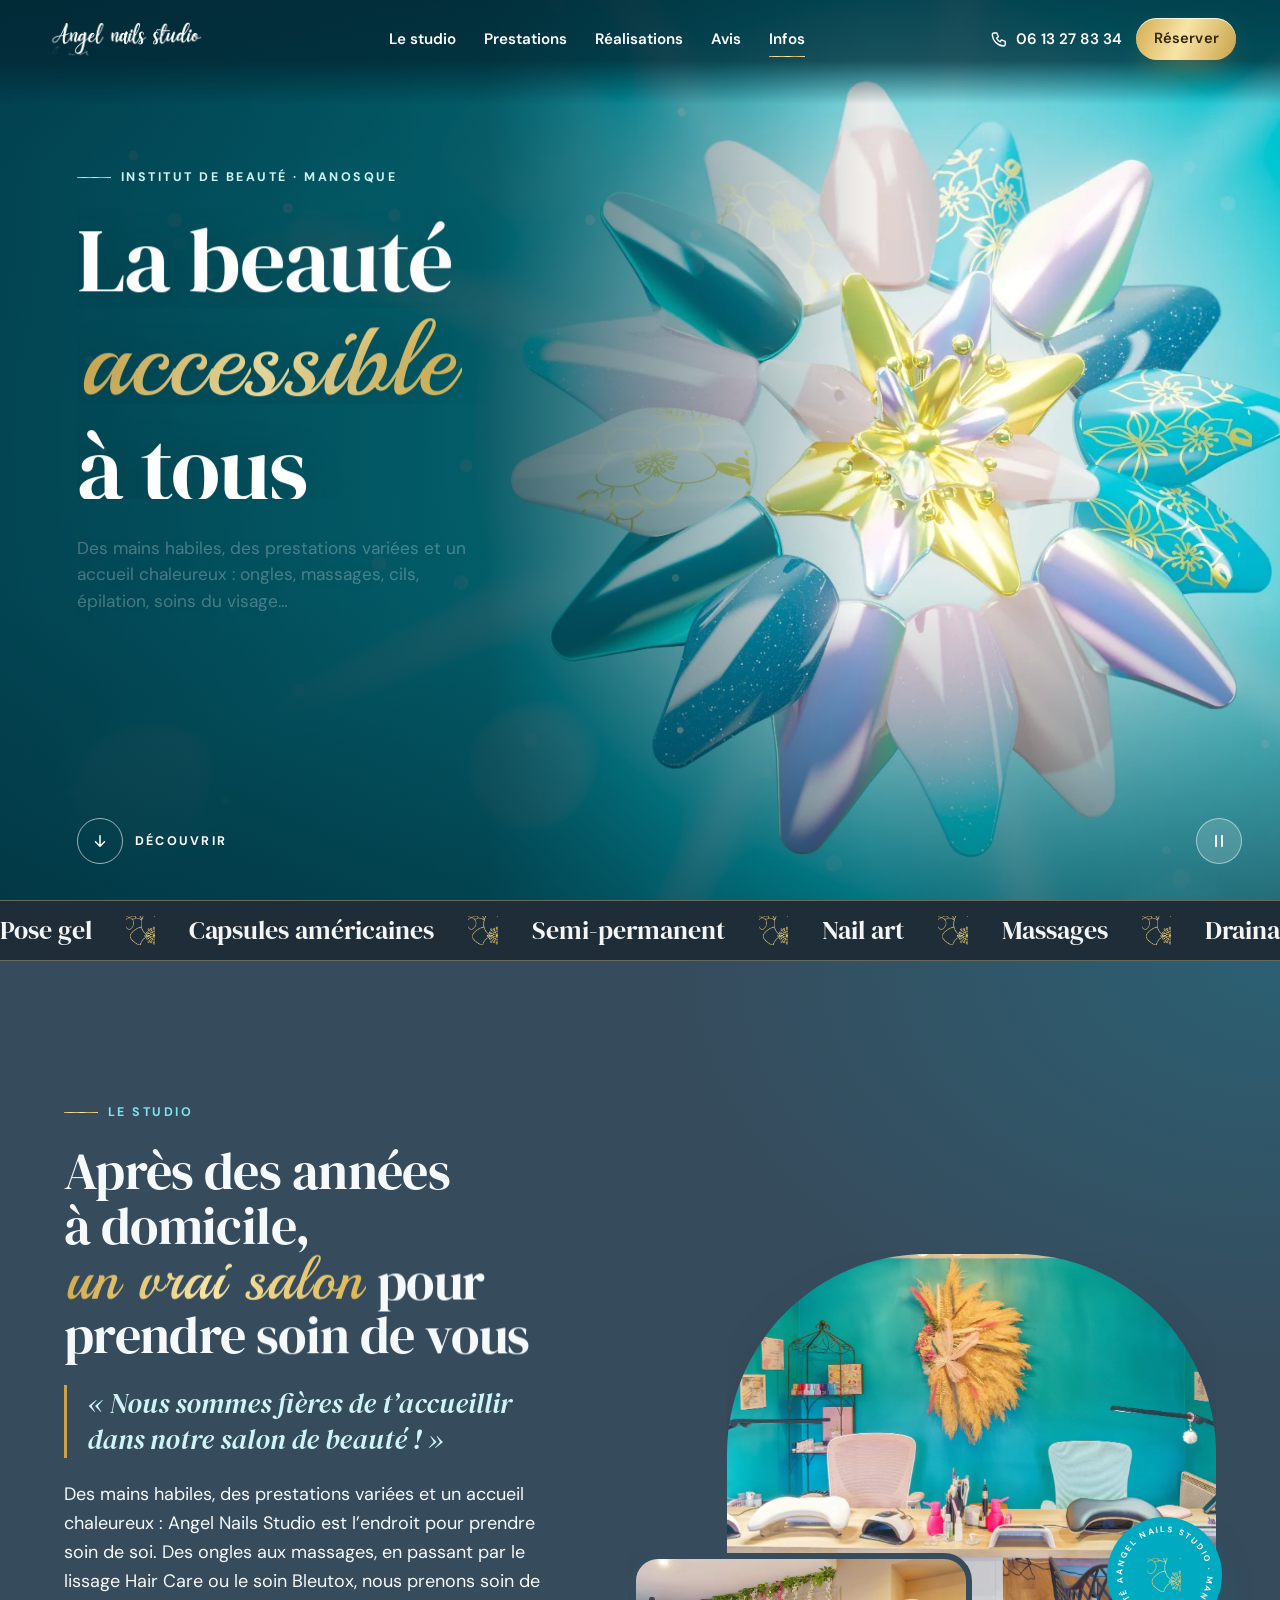
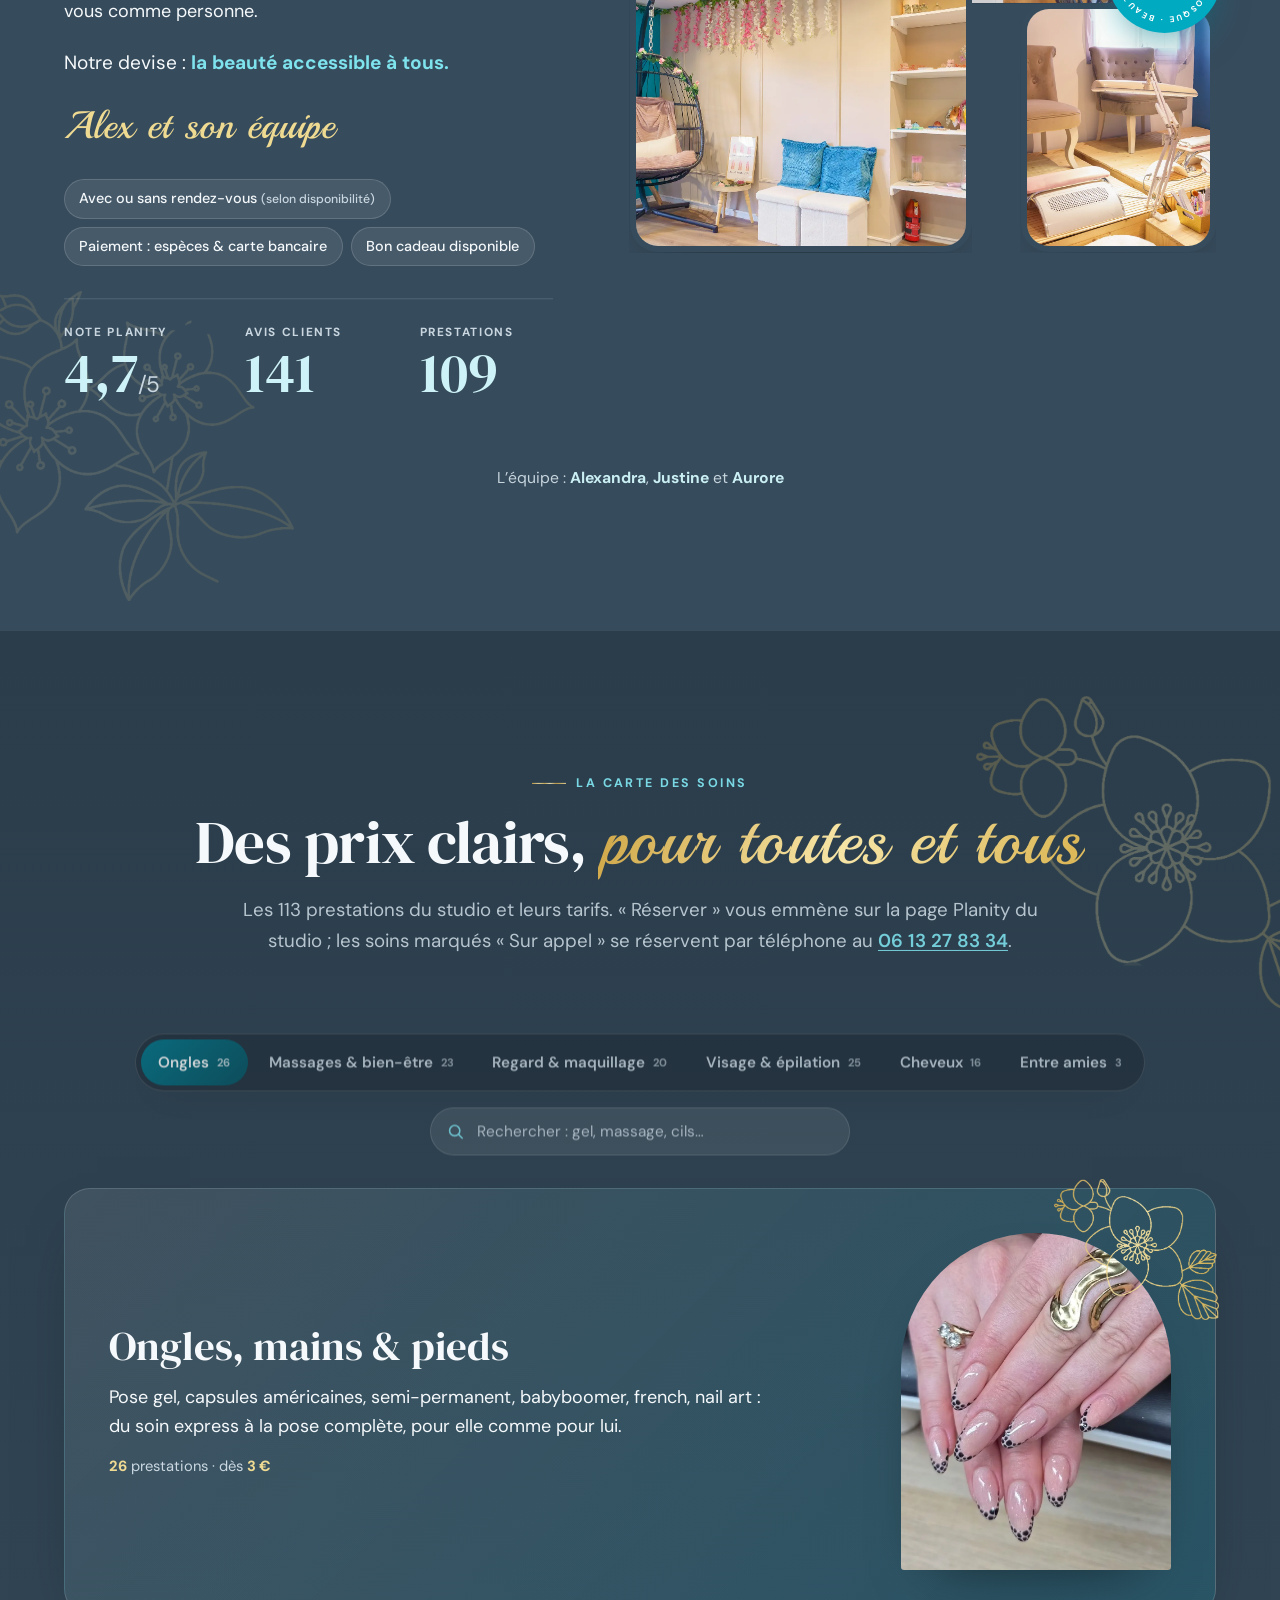
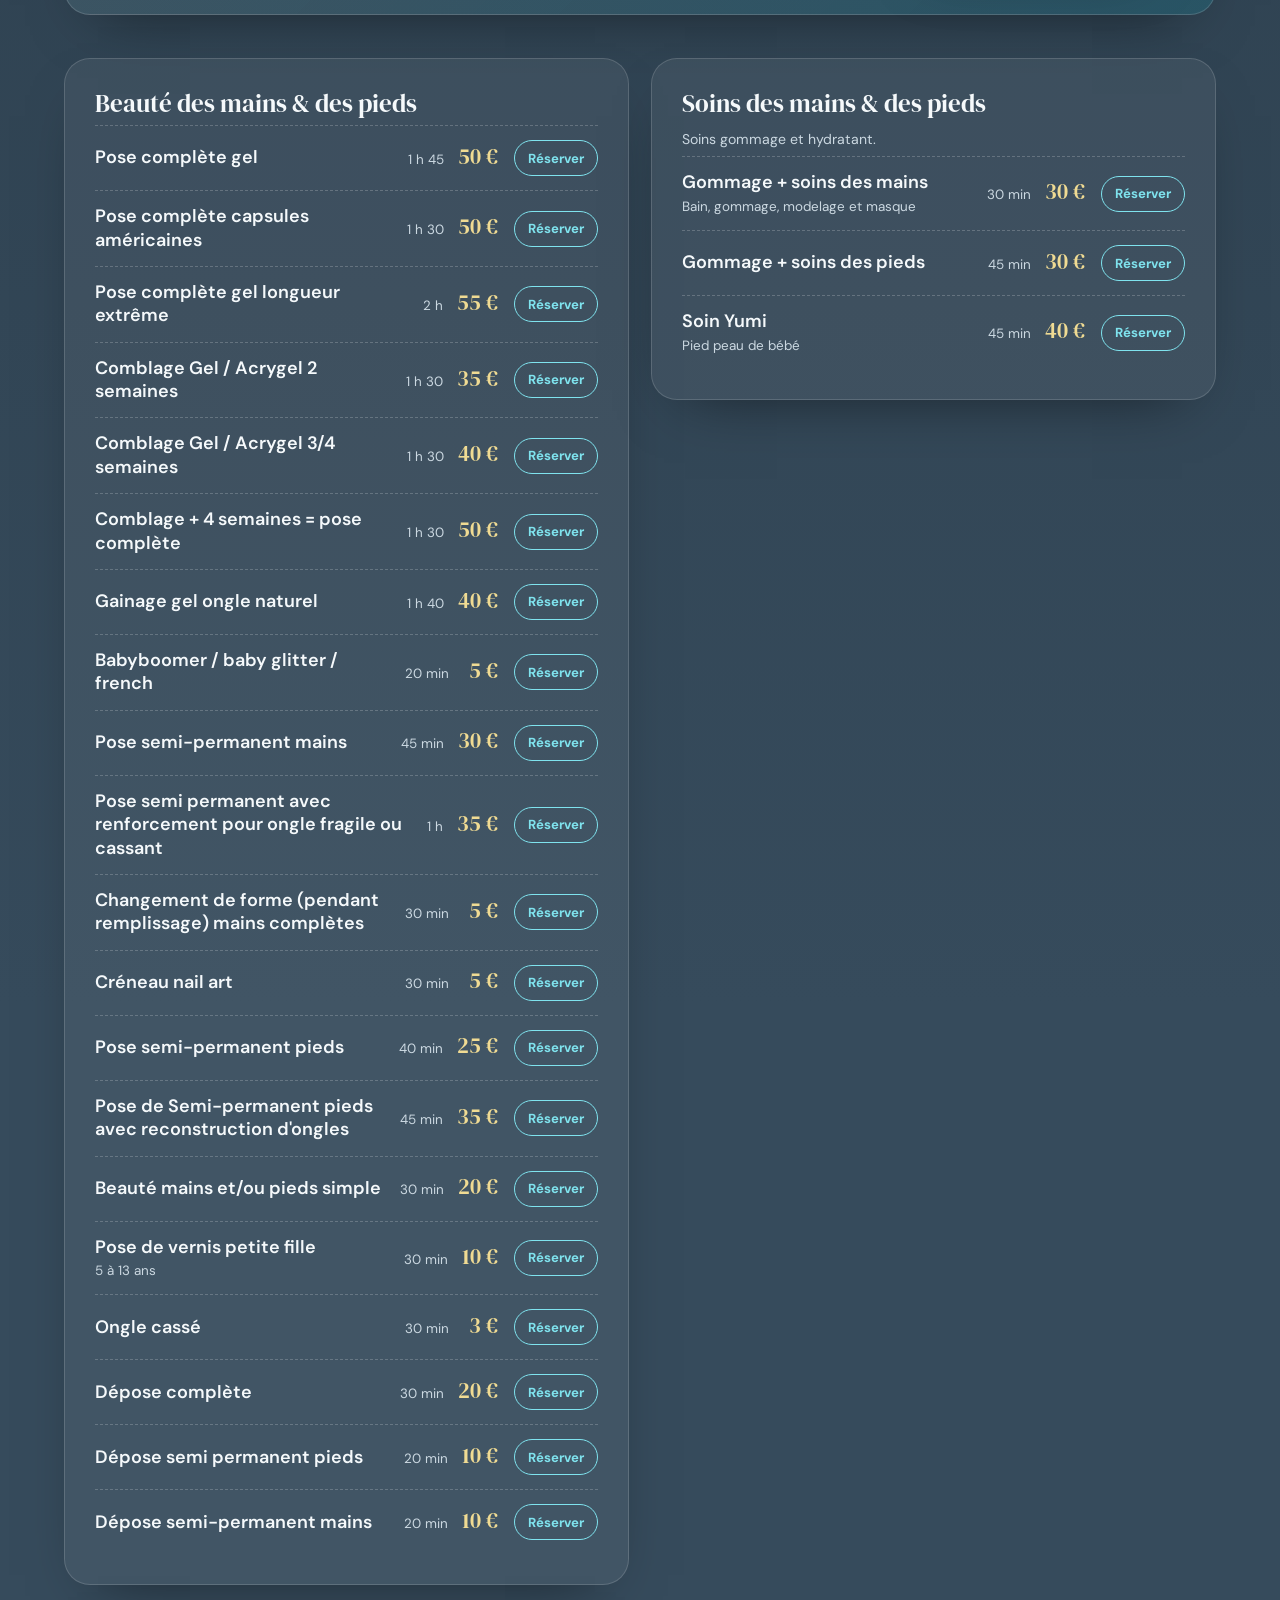
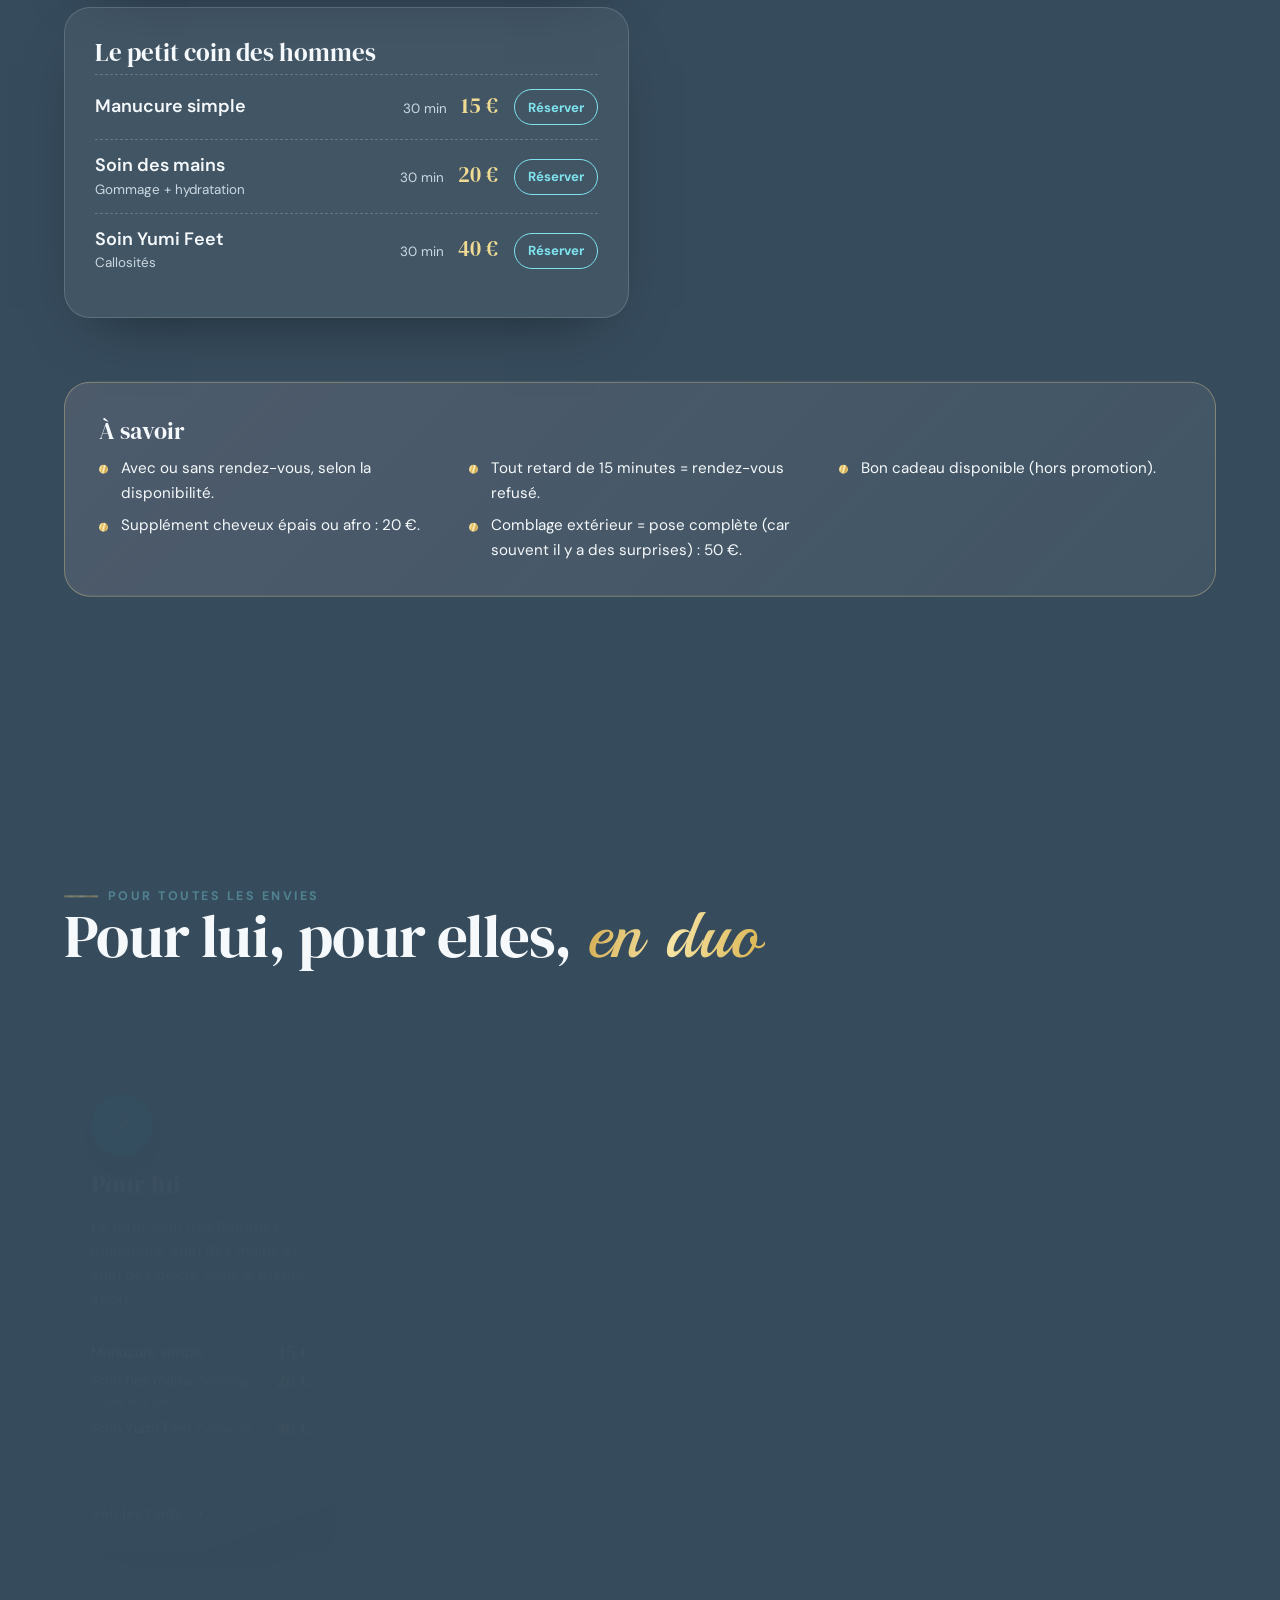
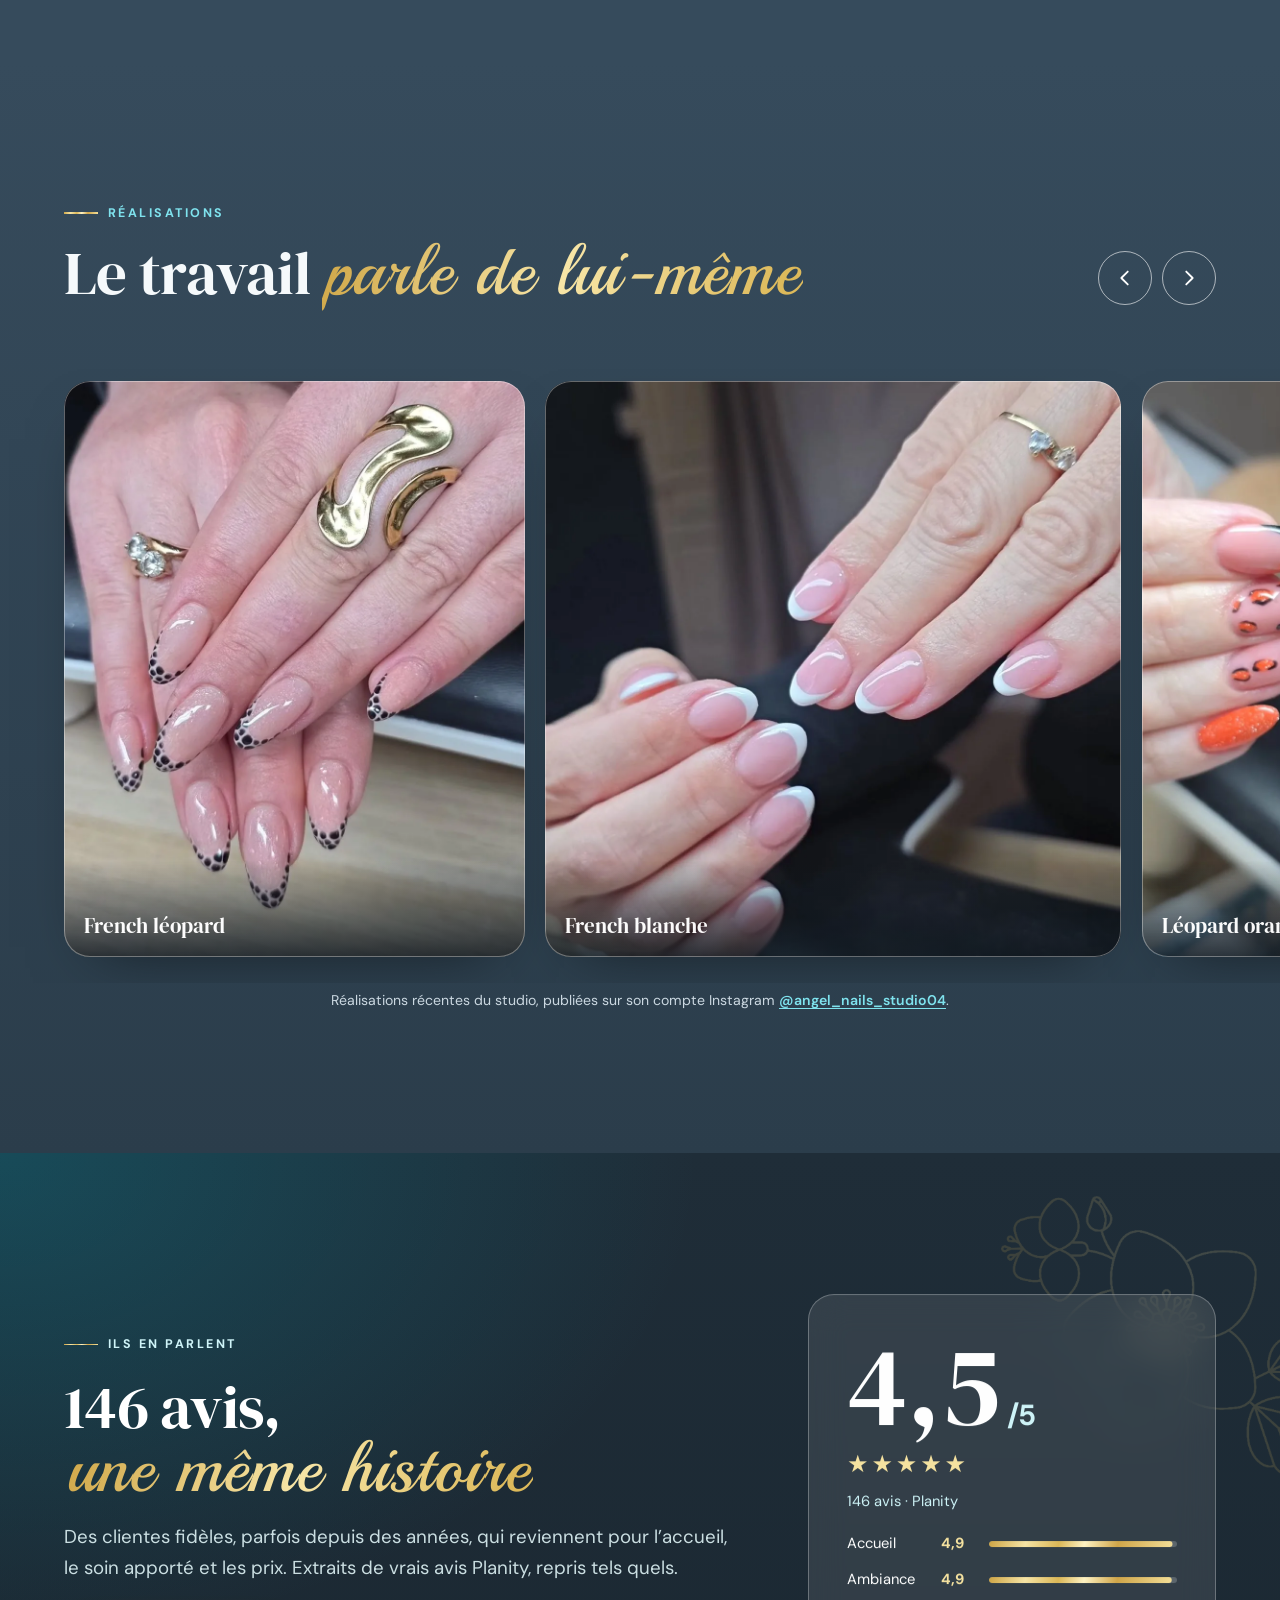
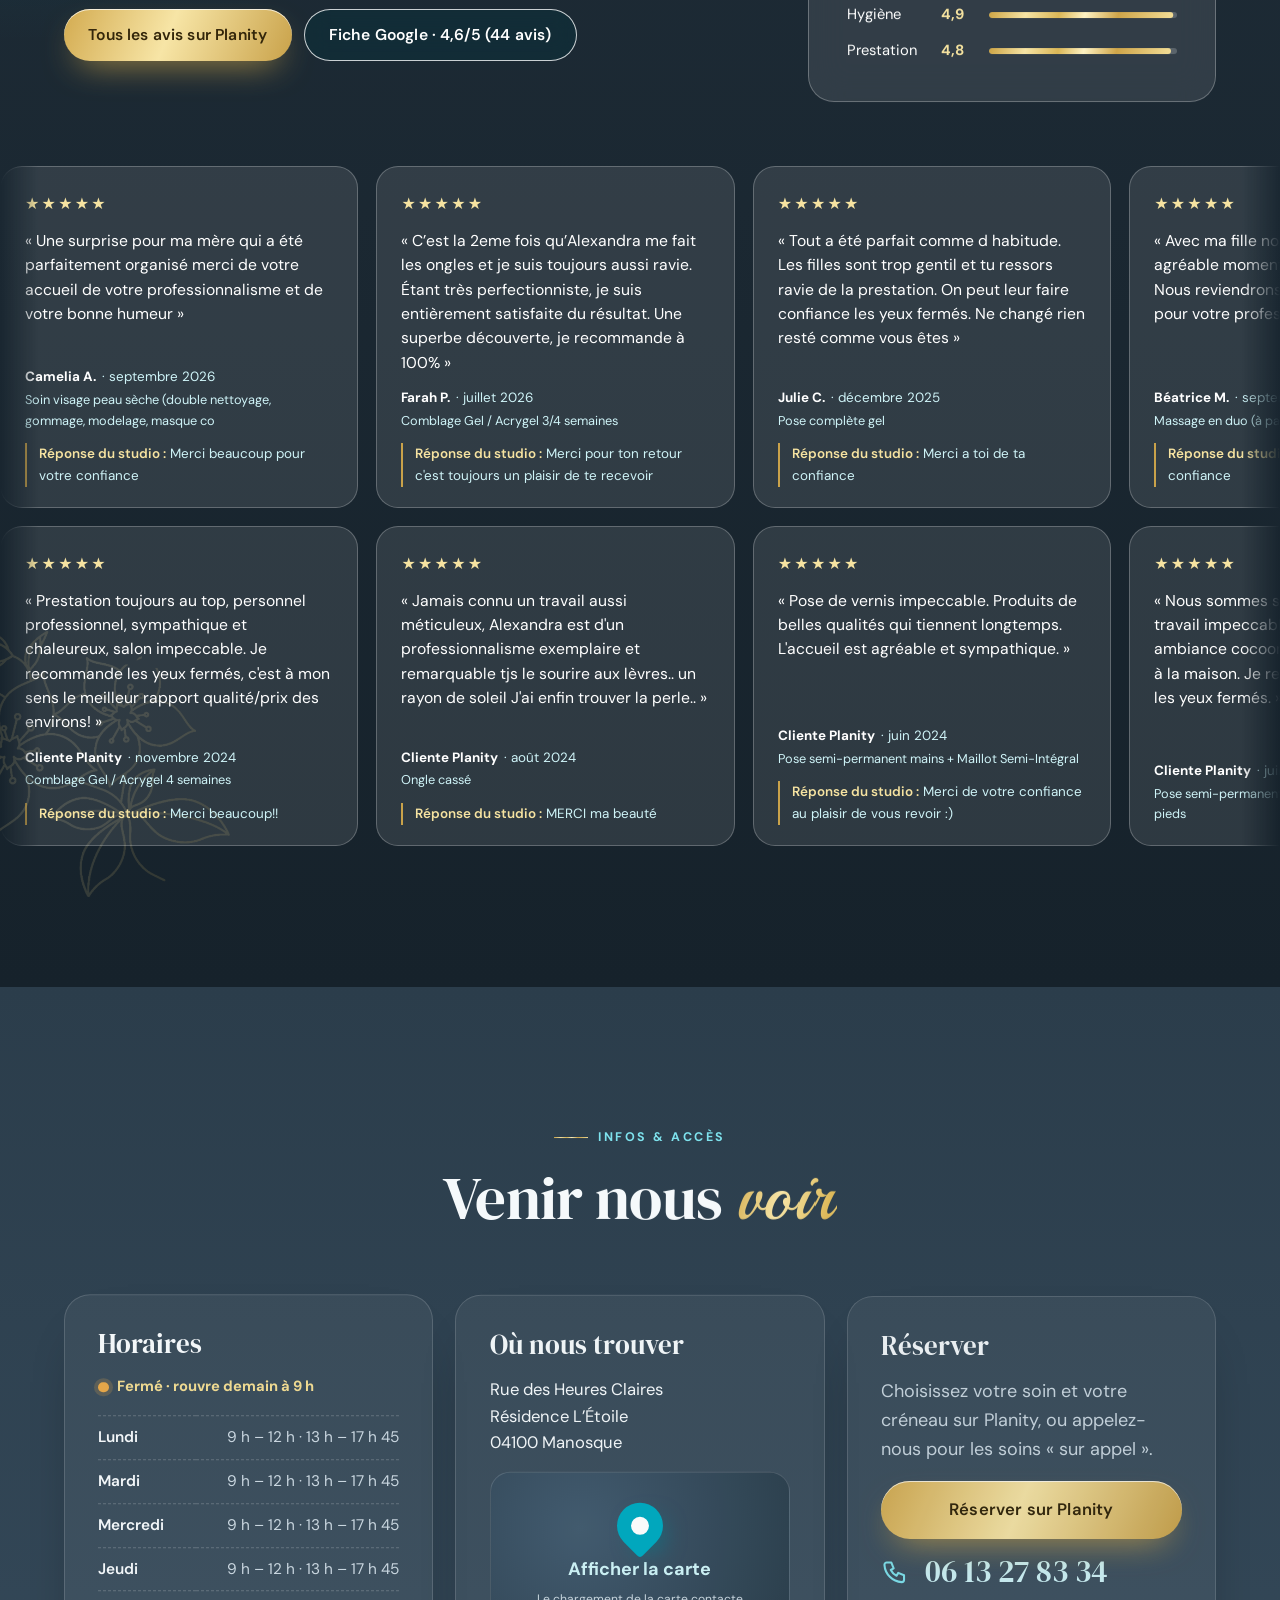
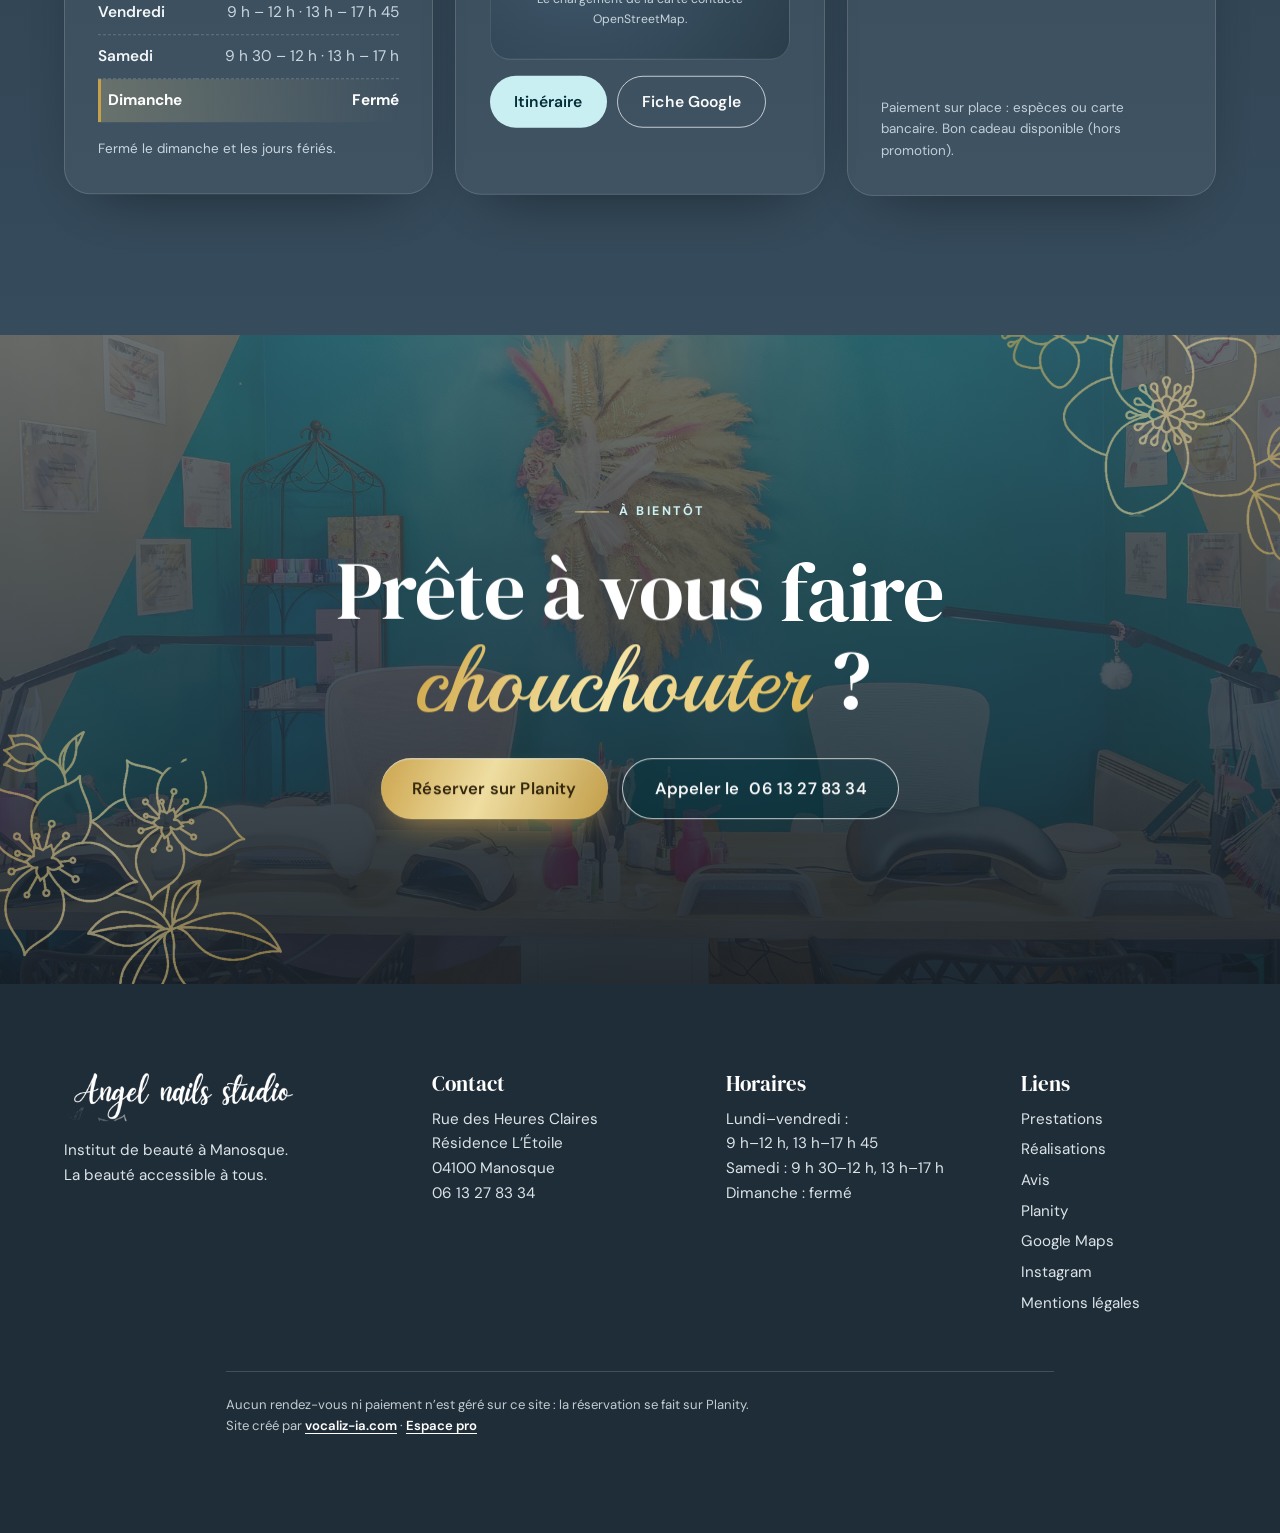
==== commit bae991e2: "Fond bleu du studio, photos recentes, espace pro (/pro), mentions legales corrigees" ====
--- a/index.html
+++ b/index.html
@@ -19,8 +19,9 @@
 <link rel="preload" href="assets/fonts/dm-serif-display-latin-400-normal.woff2" as="font" type="font/woff2" crossorigin>
 <link rel="preload" href="assets/fonts/dm-sans-latin-wght-normal.woff2" as="font" type="font/woff2" crossorigin>
 <link rel="preload" href="assets/img/hero-poster.webp" as="image" media="(min-width: 761px)">
+<link rel="preconnect" href="https://angel-nails-pro.justin070405.workers.dev" crossorigin>
 <link rel="stylesheet" href="assets/vendor/lenis.css">
-<link rel="stylesheet" href="assets/css/style.css?v=3">
+<link rel="stylesheet" href="assets/css/style.css?v=9">
 <script type="application/ld+json" id="ld">{"@context":"https://schema.org","@type":"BeautySalon","name":"Angel Nails Studio","url":"https://angelnailsstudio.fr/","image":"https://angelnailsstudio.fr/assets/img/og.jpg","telephone":"+33613278334","description":"Institut de beauté à Manosque : ongles, massages, cils, épilation, soins du visage.","priceRange":"€","address":{"@type":"PostalAddress","streetAddress":"Rue des Heures Claires, Résidence L’Étoile","postalCode":"04100","addressLocality":"Manosque","addressCountry":"FR"},"geo":{"@type":"GeoCoordinates","latitude":43.8290066,"longitude":5.7871819},"openingHoursSpecification":[{"@type":"OpeningHoursSpecification","dayOfWeek":"Monday","opens":"09:00","closes":"12:00"},{"@type":"OpeningHoursSpecification","dayOfWeek":"Monday","opens":"13:00","closes":"17:45"},{"@type":"OpeningHoursSpecification","dayOfWeek":"Tuesday","opens":"09:00","closes":"12:00"},{"@type":"OpeningHoursSpecification","dayOfWeek":"Tuesday","opens":"13:00","closes":"17:45"},{"@type":"OpeningHoursSpecification","dayOfWeek":"Wednesday","opens":"09:00","closes":"12:00"},{"@type":"OpeningHoursSpecification","dayOfWeek":"Wednesday","opens":"13:00","closes":"17:45"},{"@type":"OpeningHoursSpecification","dayOfWeek":"Thursday","opens":"09:00","closes":"12:00"},{"@type":"OpeningHoursSpecification","dayOfWeek":"Thursday","opens":"13:00","closes":"17:45"},{"@type":"OpeningHoursSpecification","dayOfWeek":"Friday","opens":"09:00","closes":"12:00"},{"@type":"OpeningHoursSpecification","dayOfWeek":"Friday","opens":"13:00","closes":"17:45"},{"@type":"OpeningHoursSpecification","dayOfWeek":"Saturday","opens":"09:30","closes":"12:00"},{"@type":"OpeningHoursSpecification","dayOfWeek":"Saturday","opens":"13:00","closes":"17:00"}],"sameAs":["https://www.planity.com/angel-nails-04100-manosque","https://www.google.com/maps/place/Angel+Nails+Studio/@43.8290066,5.7871819,17z/data=!3m1!4b1!4m6!3m5!1s0x12cbcd44544f18eb:0x9f094c051234e593!8m2!3d43.8290066!4d5.7871819!16s%2Fg%2F11strzvrxw"]}</script>
 </head>
 <body>
@@ -44,7 +45,7 @@
     <a href="#infos">Infos</a>
   </nav>
   <div class="hdr__cta">
-    <a class="hdr__tel" href="tel:+33613278334" aria-label="Appeler le studio au 06 13 27 83 34"><svg viewBox="0 0 24 24" aria-hidden="true"><path d="M5 4h4l2 5-2.5 1.5a11 11 0 0 0 5 5L15 13l5 2v4a2 2 0 0 1-2 2A16 16 0 0 1 3 6a2 2 0 0 1 2-2Z"/></svg><span>06 13 27 83 34</span></a>
+    <a class="hdr__tel" href="tel:+33613278334" aria-label="Appeler le studio au 06 13 27 83 34"><svg viewBox="0 0 24 24" aria-hidden="true"><path d="M5 4h4l2 5-2.5 1.5a11 11 0 0 0 5 5L15 13l5 2v4a2 2 0 0 1-2 2A16 16 0 0 1 3 6a2 2 0 0 1 2-2Z"/></svg><span data-tel>06 13 27 83 34</span></a>
     <a class="btn btn--gold btn--sm" href="https://www.planity.com/angel-nails-04100-manosque" target="_blank" rel="noopener">Réserver<span class="sr"> sur Planity (nouvel onglet)</span></a>
     <button class="hdr__burger" id="burger" type="button" aria-expanded="false" aria-controls="menu" aria-label="Ouvrir le menu"><span></span><span></span></button>
   </div>
@@ -61,7 +62,7 @@
   </div>
   <div class="menu__foot">
     <a class="btn btn--gold" href="https://www.planity.com/angel-nails-04100-manosque" target="_blank" rel="noopener">Réserver sur Planity</a>
-    <a class="menu__tel" href="tel:+33613278334">06 13 27 83 34</a>
+    <a class="menu__tel" href="tel:+33613278334"><span data-tel>06 13 27 83 34</span></a>
   </div>
 </nav>
 
@@ -123,13 +124,15 @@
       <dl class="stats" data-rv>
         <div><dt>Note Planity</dt><dd><span data-count="4.87" data-dec="1">4,9</span><small>/5</small></dd></div>
         <div><dt>Avis clients</dt><dd><span data-count="146">146</span></dd></div>
-        <div><dt>Prestations</dt><dd><span data-count="113">113</span></dd></div>
+        <div><dt>Prestations</dt><dd><span data-count="113" data-nbpresta>113</span></dd></div>
       </dl>
     </div>
     <div class="studio__visual">
-      <figure class="ph ph--salon" data-rv="img"><img src="assets/img/studio-salon.webp" width="1700" height="1133" alt="Le studio : mur turquoise, couronne de fleurs séchées, deux postes de manucure aux lampes blanches" loading="lazy" data-parallax-img></figure>
-      <figure class="ph ph--coin" data-rv="img"><img src="assets/img/studio-coin.webp" width="1500" height="1000" alt="Le coin détente : fauteuil œuf en rotin, coussins turquoise et guirlandes de glycines" loading="lazy" data-parallax-img></figure>
-      <figure class="ph ph--pedi" data-rv="img"><img src="assets/img/studio-pedicure.webp" width="1500" height="1000" alt="Les fauteuils de pédicure en velours sur une estrade en bois clair" loading="lazy" data-parallax-img></figure>
+<!--GEN:studio-->
+      <figure class="ph ph--salon" data-rv="img" data-photo="salon"><img src="assets/img/studio-salon.webp" width="1700" height="1133" alt="Le studio : mur turquoise, couronne de fleurs séchées, deux postes de manucure aux lampes blanches" loading="lazy" data-parallax-img></figure>
+      <figure class="ph ph--coin" data-rv="img" data-photo="coin"><img src="assets/img/studio-coin.webp" width="1500" height="1000" alt="Le coin détente : fauteuil œuf en rotin, coussins turquoise et guirlandes de glycines" loading="lazy" data-parallax-img></figure>
+      <figure class="ph ph--pedi" data-rv="img" data-photo="pedicure"><img src="assets/img/studio-pedicure.webp" width="1500" height="1000" alt="Les fauteuils de pédicure en velours sur une estrade en bois clair" loading="lazy" data-parallax-img></figure>
+        <!--/GEN:studio-->
       <div class="studio__seal" aria-hidden="true"><svg viewBox="0 0 120 120"><defs><path id="circ" d="M60,60 m-44,0 a44,44 0 1,1 88,0 a44,44 0 1,1 -88,0"/></defs><text><textPath href="#circ" startOffset="0">Angel nails studio · Manosque · beauté accessible · </textPath></text></svg><span class="flo flo--lg"></span></div>
     </div>
   </div>
@@ -143,7 +146,7 @@
     <header class="sec__head">
       <p class="eyebrow" data-rv>La carte des soins</p>
       <h2 class="h2" id="h-carte" data-split>Des prix clairs, <em class="script foil">pour toutes et tous</em></h2>
-      <p class="sec__lead" data-rv>Les 113 prestations et leurs tarifs sont ceux de la page Planity du studio. « Réserver » vous y emmène ; les soins marqués « Sur appel » se réservent par téléphone au <a href="tel:+33613278334">06 13 27 83 34</a>.</p>
+      <p class="sec__lead" data-rv>Les <span data-nbpresta>113</span> prestations du studio et leurs tarifs. « Réserver » vous emmène sur la page Planity du studio ; les soins marqués « Sur appel » se réservent par téléphone au <a href="tel:+33613278334"><span data-tel>06 13 27 83 34</span></a>.</p>
     </header>
 
     <div class="carte__bar" data-rv>
@@ -173,13 +176,13 @@
             <p>Pose gel, capsules américaines, semi-permanent, babyboomer, french, nail art : du soin express à la pose complète, pour elle comme pour lui.</p>
             <p class="panel__meta"><strong>26</strong> prestations · dès <strong>3 €</strong></p>
           </div>
-          <figure class="panel__ph panel__ph--v"><img src="assets/img/rose-degrade.webp" width="900" height="1600" alt="Ongles longs en dégradé rose fuchsia et blanc" loading="lazy"><span class="flora flora--tr" aria-hidden="true"></span></figure>
+          <figure class="panel__ph panel__ph--v"><img src="assets/img/real-french-leopard.webp" width="1200" height="1200" alt="Ongles amande nude à french pointillée façon léopard, bague dorée sculptée" loading="lazy"><span class="flora flora--tr" aria-hidden="true"></span></figure>
         </header>
         <div class="panel__cats">
         <article class="cat" data-cat="beautedesmainspieds">
           <h4 class="cat__t">Beauté des mains &amp; des pieds</h4>
           <ul class="svcs">
-          <li class="svc" data-pid="-NRDqyCuAWQTyF6tWpiR" data-q="pose complete gel pose complete gel">
+          <li class="svc" data-pid="-NRDqyCuAWQTyF6tWpiR" data-q="pose complete gel">
             <div class="svc__main"><span class="svc__n">Pose complète gel</span></div>
             <div class="svc__meta"><span class="svc__dur">1 h 45</span><span class="svc__p">50 €</span></div>
             <a class="svc__go" href="https://www.planity.com/angel-nails-04100-manosque" target="_blank" rel="noopener" aria-label="Réserver « Pose complète gel » sur Planity (nouvel onglet)">Réserver</a>
@@ -189,12 +192,12 @@
             <div class="svc__meta"><span class="svc__dur">1 h 30</span><span class="svc__p">50 €</span></div>
             <a class="svc__go" href="https://www.planity.com/angel-nails-04100-manosque" target="_blank" rel="noopener" aria-label="Réserver « Pose complète capsules américaines » sur Planity (nouvel onglet)">Réserver</a>
           </li>
-          <li class="svc" data-pid="-OJI2LvEc8_65CAe0B3H" data-q="pose complete gel longueur extreme pose complete gel longueur extreme">
+          <li class="svc" data-pid="-OJI2LvEc8_65CAe0B3H" data-q="pose complete gel longueur extreme">
             <div class="svc__main"><span class="svc__n">Pose complète gel longueur extrême</span></div>
             <div class="svc__meta"><span class="svc__dur">2 h</span><span class="svc__p">55 €</span></div>
             <a class="svc__go" href="https://www.planity.com/angel-nails-04100-manosque" target="_blank" rel="noopener" aria-label="Réserver « Pose complète gel longueur extrême » sur Planity (nouvel onglet)">Réserver</a>
           </li>
-          <li class="svc" data-pid="-OFfBSrVYBrsXH0TvuMW" data-q="comblage gel acrygel 2 semaines comblage gel acrygel 2 semaines">
+          <li class="svc" data-pid="-OFfBSrVYBrsXH0TvuMW" data-q="comblage gel acrygel 2 semaines">
             <div class="svc__main"><span class="svc__n">Comblage Gel / Acrygel 2 semaines</span></div>
             <div class="svc__meta"><span class="svc__dur">1 h 30</span><span class="svc__p">35 €</span></div>
             <a class="svc__go" href="https://www.planity.com/angel-nails-04100-manosque" target="_blank" rel="noopener" aria-label="Réserver « Comblage Gel / Acrygel 2 semaines » sur Planity (nouvel onglet)">Réserver</a>
@@ -204,12 +207,12 @@
             <div class="svc__meta"><span class="svc__dur">1 h 30</span><span class="svc__p">40 €</span></div>
             <a class="svc__go" href="https://www.planity.com/angel-nails-04100-manosque" target="_blank" rel="noopener" aria-label="Réserver « Comblage Gel / Acrygel 3/4 semaines » sur Planity (nouvel onglet)">Réserver</a>
           </li>
-          <li class="svc" data-pid="-OIA7KWeVqWzPYIC8L0d" data-q="comblage 4 semaines pose complete comblage 4 semaines pose complete">
+          <li class="svc" data-pid="-OIA7KWeVqWzPYIC8L0d" data-q="comblage 4 semaines pose complete">
             <div class="svc__main"><span class="svc__n">Comblage + 4 semaines = pose complète</span></div>
             <div class="svc__meta"><span class="svc__dur">1 h 30</span><span class="svc__p">50 €</span></div>
             <a class="svc__go" href="https://www.planity.com/angel-nails-04100-manosque" target="_blank" rel="noopener" aria-label="Réserver « Comblage + 4 semaines = pose complète » sur Planity (nouvel onglet)">Réserver</a>
           </li>
-          <li class="svc" data-pid="-OsuPWNftUImhA93Z2OX" data-q="gainage gel ongle naturel gainage gel ongle naturel">
+          <li class="svc" data-pid="-OsuPWNftUImhA93Z2OX" data-q="gainage gel ongle naturel">
             <div class="svc__main"><span class="svc__n">Gainage gel ongle naturel</span></div>
             <div class="svc__meta"><span class="svc__dur">1 h 40</span><span class="svc__p">40 €</span></div>
             <a class="svc__go" href="https://www.planity.com/angel-nails-04100-manosque" target="_blank" rel="noopener" aria-label="Réserver « Gainage gel ongle naturel » sur Planity (nouvel onglet)">Réserver</a>
@@ -219,12 +222,12 @@
             <div class="svc__meta"><span class="svc__dur">20 min</span><span class="svc__p">5 €</span></div>
             <a class="svc__go" href="https://www.planity.com/angel-nails-04100-manosque" target="_blank" rel="noopener" aria-label="Réserver « Babyboomer / baby glitter / french » sur Planity (nouvel onglet)">Réserver</a>
           </li>
-          <li class="svc" data-pid="-NRDrCU-2aJmWb3NM2h6" data-q="pose semi permanent mains pose semi permanent mains">
+          <li class="svc" data-pid="-NRDrCU-2aJmWb3NM2h6" data-q="pose semi permanent mains">
             <div class="svc__main"><span class="svc__n">Pose semi-permanent mains</span></div>
             <div class="svc__meta"><span class="svc__dur">45 min</span><span class="svc__p">30 €</span></div>
             <a class="svc__go" href="https://www.planity.com/angel-nails-04100-manosque" target="_blank" rel="noopener" aria-label="Réserver « Pose semi-permanent mains » sur Planity (nouvel onglet)">Réserver</a>
           </li>
-          <li class="svc" data-pid="-O6_OVwH-T1bjF0kn4nT" data-q="pose semi permanent avec renforcement pour ongle fragile ou cassant pose semi permanent avec renforcement pour ongle fragile ou cassant">
+          <li class="svc" data-pid="-O6_OVwH-T1bjF0kn4nT" data-q="pose semi permanent avec renforcement pour ongle fragile ou cassant">
             <div class="svc__main"><span class="svc__n">Pose semi permanent avec renforcement pour ongle fragile ou cassant</span></div>
             <div class="svc__meta"><span class="svc__dur">1 h</span><span class="svc__p">35 €</span></div>
             <a class="svc__go" href="https://www.planity.com/angel-nails-04100-manosque" target="_blank" rel="noopener" aria-label="Réserver « Pose semi permanent avec renforcement pour ongle fragile ou cassant » sur Planity (nouvel onglet)">Réserver</a>
@@ -234,22 +237,22 @@
             <div class="svc__meta"><span class="svc__dur">30 min</span><span class="svc__p">5 €</span></div>
             <a class="svc__go" href="https://www.planity.com/angel-nails-04100-manosque" target="_blank" rel="noopener" aria-label="Réserver « Changement de forme (pendant remplissage) mains complètes » sur Planity (nouvel onglet)">Réserver</a>
           </li>
-          <li class="svc" data-pid="-NRDrTFblQawdM9Rm6U2" data-q="creneau nail art creneau nail art">
+          <li class="svc" data-pid="-NRDrTFblQawdM9Rm6U2" data-q="creneau nail art">
             <div class="svc__main"><span class="svc__n">Créneau nail art</span></div>
             <div class="svc__meta"><span class="svc__dur">30 min</span><span class="svc__p">5 €</span></div>
             <a class="svc__go" href="https://www.planity.com/angel-nails-04100-manosque" target="_blank" rel="noopener" aria-label="Réserver « Créneau nail art » sur Planity (nouvel onglet)">Réserver</a>
           </li>
-          <li class="svc" data-pid="-NRDrFLOQ3bf87aNRsBI" data-q="pose semi permanent pieds pose semi permanent pieds">
+          <li class="svc" data-pid="-NRDrFLOQ3bf87aNRsBI" data-q="pose semi permanent pieds">
             <div class="svc__main"><span class="svc__n">Pose semi-permanent pieds</span></div>
             <div class="svc__meta"><span class="svc__dur">40 min</span><span class="svc__p">25 €</span></div>
             <a class="svc__go" href="https://www.planity.com/angel-nails-04100-manosque" target="_blank" rel="noopener" aria-label="Réserver « Pose semi-permanent pieds » sur Planity (nouvel onglet)">Réserver</a>
           </li>
-          <li class="svc" data-pid="-Nxb969b_7dEoHoSnfVZ" data-q="pose de semi permanent pieds avec reconstruction d ongles pose de semi permanent pieds avec reconstruction d ongles">
+          <li class="svc" data-pid="-Nxb969b_7dEoHoSnfVZ" data-q="pose de semi permanent pieds avec reconstruction d ongles">
             <div class="svc__main"><span class="svc__n">Pose de Semi-permanent pieds avec reconstruction d'ongles</span></div>
             <div class="svc__meta"><span class="svc__dur">45 min</span><span class="svc__p">35 €</span></div>
             <a class="svc__go" href="https://www.planity.com/angel-nails-04100-manosque" target="_blank" rel="noopener" aria-label="Réserver « Pose de Semi-permanent pieds avec reconstruction d'ongles » sur Planity (nouvel onglet)">Réserver</a>
           </li>
-          <li class="svc" data-pid="-Nrd_AJf1k8ihF5RcVRJ" data-q="beaute mains et ou pieds simple beaute mains et ou pieds simple">
+          <li class="svc" data-pid="-Nrd_AJf1k8ihF5RcVRJ" data-q="beaute mains et ou pieds simple">
             <div class="svc__main"><span class="svc__n">Beauté mains et/ou pieds simple</span></div>
             <div class="svc__meta"><span class="svc__dur">30 min</span><span class="svc__p">20 €</span></div>
             <a class="svc__go" href="https://www.planity.com/angel-nails-04100-manosque" target="_blank" rel="noopener" aria-label="Réserver « Beauté mains et/ou pieds simple » sur Planity (nouvel onglet)">Réserver</a>
@@ -259,22 +262,22 @@
             <div class="svc__meta"><span class="svc__dur">30 min</span><span class="svc__p">10 €</span></div>
             <a class="svc__go" href="https://www.planity.com/angel-nails-04100-manosque" target="_blank" rel="noopener" aria-label="Réserver « Pose de vernis petite fille » sur Planity (nouvel onglet)">Réserver</a>
           </li>
-          <li class="svc" data-pid="-NaH3DFlxKVp5TnCMvsS" data-q="ongle casse ongle casse">
+          <li class="svc" data-pid="-NaH3DFlxKVp5TnCMvsS" data-q="ongle casse">
             <div class="svc__main"><span class="svc__n">Ongle cassé</span></div>
             <div class="svc__meta"><span class="svc__dur">30 min</span><span class="svc__p">3 €</span></div>
             <a class="svc__go" href="https://www.planity.com/angel-nails-04100-manosque" target="_blank" rel="noopener" aria-label="Réserver « Ongle cassé » sur Planity (nouvel onglet)">Réserver</a>
           </li>
-          <li class="svc" data-pid="-NRDrMpgM-KizUD6kuOO" data-q="depose complete depose complete">
+          <li class="svc" data-pid="-NRDrMpgM-KizUD6kuOO" data-q="depose complete">
             <div class="svc__main"><span class="svc__n">Dépose complète</span></div>
             <div class="svc__meta"><span class="svc__dur">30 min</span><span class="svc__p">20 €</span></div>
             <a class="svc__go" href="https://www.planity.com/angel-nails-04100-manosque" target="_blank" rel="noopener" aria-label="Réserver « Dépose complète » sur Planity (nouvel onglet)">Réserver</a>
           </li>
-          <li class="svc" data-pid="-NSgHIjVFZwb3n0orlkY" data-q="depose semi permanent pieds depose semi permanent pieds">
+          <li class="svc" data-pid="-NSgHIjVFZwb3n0orlkY" data-q="depose semi permanent pieds">
             <div class="svc__main"><span class="svc__n">Dépose semi permanent pieds</span></div>
             <div class="svc__meta"><span class="svc__dur">20 min</span><span class="svc__p">10 €</span></div>
             <a class="svc__go" href="https://www.planity.com/angel-nails-04100-manosque" target="_blank" rel="noopener" aria-label="Réserver « Dépose semi permanent pieds » sur Planity (nouvel onglet)">Réserver</a>
           </li>
-          <li class="svc" data-pid="-OaZgeGX9cqb4Fl0rl8d" data-q="depose semi permanent mains depose semi permanent mains">
+          <li class="svc" data-pid="-OaZgeGX9cqb4Fl0rl8d" data-q="depose semi permanent mains">
             <div class="svc__main"><span class="svc__n">Dépose semi-permanent mains</span></div>
             <div class="svc__meta"><span class="svc__dur">20 min</span><span class="svc__p">10 €</span></div>
             <a class="svc__go" href="https://www.planity.com/angel-nails-04100-manosque" target="_blank" rel="noopener" aria-label="Réserver « Dépose semi-permanent mains » sur Planity (nouvel onglet)">Réserver</a>
@@ -290,7 +293,7 @@
             <div class="svc__meta"><span class="svc__dur">30 min</span><span class="svc__p">30 €</span></div>
             <a class="svc__go" href="https://www.planity.com/angel-nails-04100-manosque" target="_blank" rel="noopener" aria-label="Réserver « Gommage + soins des mains » sur Planity (nouvel onglet)">Réserver</a>
           </li>
-          <li class="svc" data-pid="-NSgJn5_oCdk0mrLwYRd" data-q="gommage soins des pieds gommage soins des pieds">
+          <li class="svc" data-pid="-NSgJn5_oCdk0mrLwYRd" data-q="gommage soins des pieds">
             <div class="svc__main"><span class="svc__n">Gommage + soins des pieds</span></div>
             <div class="svc__meta"><span class="svc__dur">45 min</span><span class="svc__p">30 €</span></div>
             <a class="svc__go" href="https://www.planity.com/angel-nails-04100-manosque" target="_blank" rel="noopener" aria-label="Réserver « Gommage + soins des pieds » sur Planity (nouvel onglet)">Réserver</a>
@@ -397,7 +400,7 @@
             <div class="svc__meta"><span class="svc__dur">30 min</span><span class="svc__p">45 €</span></div>
             <a class="svc__go" href="https://www.planity.com/angel-nails-04100-manosque" target="_blank" rel="noopener" aria-label="Réserver « 1 zone ciblée » sur Planity (nouvel onglet)">Réserver</a>
           </li>
-          <li class="svc" data-pid="-OmJEwOYTfqhYJj6XPrI" data-q="corps partiel jambe ventre corps partiel">
+          <li class="svc" data-pid="-OmJEwOYTfqhYJj6XPrI" data-q="corps partiel jambe ventre">
             <div class="svc__main"><span class="svc__n">Corps partiel</span><small class="svc__d">Jambe + ventre</small></div>
             <div class="svc__meta"><span class="svc__dur">45 min</span><span class="svc__p">70 €</span></div>
             <a class="svc__go" href="https://www.planity.com/angel-nails-04100-manosque" target="_blank" rel="noopener" aria-label="Réserver « Corps partiel » sur Planity (nouvel onglet)">Réserver</a>
@@ -422,17 +425,17 @@
         <article class="cat" data-cat="maderotherapie">
           <h4 class="cat__t">Madérothérapie</h4>
           <ul class="svcs">
-          <li class="svc" data-pid="-OmJFt1JGeEXYJGyYWvo" data-q="1 zone ciblee 1 zone ciblee">
+          <li class="svc" data-pid="-OmJFt1JGeEXYJGyYWvo" data-q="1 zone ciblee">
             <div class="svc__main"><span class="svc__n">1 zone ciblée</span></div>
             <div class="svc__meta"><span class="svc__dur">30 min</span><span class="svc__p">50 €</span></div>
             <a class="svc__go svc__go--tel" href="tel:+33613278334" aria-label="Sur appel : appeler le studio pour « 1 zone ciblée »">Sur appel</a>
           </li>
-          <li class="svc" data-pid="-OmJHcCJfOvB6m-KrTkz" data-q="corps partiel corps partiel">
+          <li class="svc" data-pid="-OmJHcCJfOvB6m-KrTkz" data-q="corps partiel">
             <div class="svc__main"><span class="svc__n">Corps partiel</span></div>
             <div class="svc__meta"><span class="svc__dur">45 min</span><span class="svc__p">75 €</span></div>
             <a class="svc__go svc__go--tel" href="tel:+33613278334" aria-label="Sur appel : appeler le studio pour « Corps partiel »">Sur appel</a>
           </li>
-          <li class="svc" data-pid="-OmJI8fYiZK5afkwuhOQ" data-q="corps complet corps complet">
+          <li class="svc" data-pid="-OmJI8fYiZK5afkwuhOQ" data-q="corps complet">
             <div class="svc__main"><span class="svc__n">Corps complet</span></div>
             <div class="svc__meta"><span class="svc__dur">1 h</span><span class="svc__p">95 €</span></div>
             <a class="svc__go svc__go--tel" href="tel:+33613278334" aria-label="Sur appel : appeler le studio pour « Corps complet »">Sur appel</a>
@@ -447,7 +450,7 @@
             <div class="svc__meta"><span class="svc__dur">15 min</span><span class="svc__p">25 €</span></div>
             <a class="svc__go svc__go--tel" href="tel:+33613278334" aria-label="Sur appel : appeler le studio pour « Bilan personnalisé »">Sur appel</a>
           </li>
-          <li class="svc" data-pid="-OmJKTw7lanbV2W_hZQD" data-q="madero visage madero visage">
+          <li class="svc" data-pid="-OmJKTw7lanbV2W_hZQD" data-q="madero visage">
             <div class="svc__main"><span class="svc__n">Madéro visage</span></div>
             <div class="svc__meta"><span class="svc__dur">35 min</span><span class="svc__p">45 €</span></div>
             <a class="svc__go svc__go--tel" href="tel:+33613278334" aria-label="Sur appel : appeler le studio pour « Madéro visage »">Sur appel</a>
@@ -463,12 +466,12 @@
             <div class="svc__meta"><span class="svc__dur">1 h</span><span class="svc__p">50 €</span></div>
             <a class="svc__go svc__go--tel" href="tel:+33613278334" aria-label="Sur appel : appeler le studio pour « Soin énergétique »">Sur appel</a>
           </li>
-          <li class="svc" data-pid="-OJSCScavKdx5MfzZ1KQ" data-q="soin energetique massage du corps a l huile chaude de coco et huiles essentielles soin energetique massage du corps a l huile chaude de coco et huiles essentielles">
+          <li class="svc" data-pid="-OJSCScavKdx5MfzZ1KQ" data-q="soin energetique massage du corps a l huile chaude de coco et huiles essentielles">
             <div class="svc__main"><span class="svc__n">Soin énergétique + massage du corps à l'huile chaude de coco et huiles essentielles</span></div>
             <div class="svc__meta"><span class="svc__dur">1 h 30</span><span class="svc__p">80 €</span></div>
             <a class="svc__go svc__go--tel" href="tel:+33613278334" aria-label="Sur appel : appeler le studio pour « Soin énergétique + massage du corps à l'huile chaude de coco et huiles essentielles »">Sur appel</a>
           </li>
-          <li class="svc" data-pid="-O_6RllWvO3g-m5P_wuW" data-q="soin energetique massage a 4 mains aux huiles essentielles soin energetique massage a 4 mains aux huiles essentielles">
+          <li class="svc" data-pid="-O_6RllWvO3g-m5P_wuW" data-q="soin energetique massage a 4 mains aux huiles essentielles">
             <div class="svc__main"><span class="svc__n">Soin énergétique + massage à 4 mains aux huiles essentielles</span></div>
             <div class="svc__meta"><span class="svc__dur">1 h</span><span class="svc__p">90 €</span></div>
             <a class="svc__go svc__go--tel" href="tel:+33613278334" aria-label="Sur appel : appeler le studio pour « Soin énergétique + massage à 4 mains aux huiles essentielles »">Sur appel</a>
@@ -495,17 +498,17 @@
             <div class="svc__meta"><span class="svc__dur">1 h</span><span class="svc__p">30 €</span></div>
             <a class="svc__go" href="https://www.planity.com/angel-nails-04100-manosque" target="_blank" rel="noopener" aria-label="Réserver « Rehaussement de cils » sur Planity (nouvel onglet)">Réserver</a>
           </li>
-          <li class="svc" data-pid="-NRDrgTu6negY-yGquwG" data-q="rehaussement de cils teinture rehaussement de cils teinture">
+          <li class="svc" data-pid="-NRDrgTu6negY-yGquwG" data-q="rehaussement de cils teinture">
             <div class="svc__main"><span class="svc__n">Rehaussement de cils + teinture</span></div>
             <div class="svc__meta"><span class="svc__dur">1 h</span><span class="svc__p">40 €</span></div>
             <a class="svc__go" href="https://www.planity.com/angel-nails-04100-manosque" target="_blank" rel="noopener" aria-label="Réserver « Rehaussement de cils + teinture » sur Planity (nouvel onglet)">Réserver</a>
           </li>
-          <li class="svc" data-pid="-NWEJzTzjmKnZ-6SmrZD" data-q="brow lift brow lift">
+          <li class="svc" data-pid="-NWEJzTzjmKnZ-6SmrZD" data-q="brow lift">
             <div class="svc__main"><span class="svc__n">Brow lift</span></div>
             <div class="svc__meta"><span class="svc__dur">45 min</span><span class="svc__p">30 €</span></div>
             <a class="svc__go" href="https://www.planity.com/angel-nails-04100-manosque" target="_blank" rel="noopener" aria-label="Réserver « Brow lift » sur Planity (nouvel onglet)">Réserver</a>
           </li>
-          <li class="svc" data-pid="-NWEKPJtQtLuumogW50H" data-q="browlift teinture browlift teinture">
+          <li class="svc" data-pid="-NWEKPJtQtLuumogW50H" data-q="browlift teinture">
             <div class="svc__main"><span class="svc__n">Browlift + teinture</span></div>
             <div class="svc__meta"><span class="svc__dur">1 h</span><span class="svc__p">40 €</span></div>
             <a class="svc__go" href="https://www.planity.com/angel-nails-04100-manosque" target="_blank" rel="noopener" aria-label="Réserver « Browlift + teinture » sur Planity (nouvel onglet)">Réserver</a>
@@ -520,17 +523,17 @@
         <article class="cat" data-cat="makeup">
           <h4 class="cat__t">Maquillage</h4>
           <ul class="svcs">
-          <li class="svc" data-pid="-Ow6jK3N1yNJa5-wPID9" data-q="maquillage flash maquillage flash">
+          <li class="svc" data-pid="-Ow6jK3N1yNJa5-wPID9" data-q="maquillage flash">
             <div class="svc__main"><span class="svc__n">Maquillage flash</span></div>
             <div class="svc__meta"><span class="svc__dur">20 min</span><span class="svc__p">20 €</span></div>
             <a class="svc__go" href="https://www.planity.com/angel-nails-04100-manosque" target="_blank" rel="noopener" aria-label="Réserver « Maquillage flash » sur Planity (nouvel onglet)">Réserver</a>
           </li>
-          <li class="svc" data-pid="-Ow6jScbr-DkIbu5JMST" data-q="maquillage jour maquillage jour">
+          <li class="svc" data-pid="-Ow6jScbr-DkIbu5JMST" data-q="maquillage jour">
             <div class="svc__main"><span class="svc__n">Maquillage jour</span></div>
             <div class="svc__meta"><span class="svc__dur">45 min</span><span class="svc__p">30 €</span></div>
             <a class="svc__go" href="https://www.planity.com/angel-nails-04100-manosque" target="_blank" rel="noopener" aria-label="Réserver « Maquillage jour » sur Planity (nouvel onglet)">Réserver</a>
           </li>
-          <li class="svc" data-pid="-Ow6jvHC7PdbuTD4QlPN" data-q="maquillage de soiree maquillage de soiree">
+          <li class="svc" data-pid="-Ow6jvHC7PdbuTD4QlPN" data-q="maquillage de soiree">
             <div class="svc__main"><span class="svc__n">Maquillage de soirée</span></div>
             <div class="svc__meta"><span class="svc__dur">1 h</span><span class="svc__p">45 €</span></div>
             <a class="svc__go" href="https://www.planity.com/angel-nails-04100-manosque" target="_blank" rel="noopener" aria-label="Réserver « Maquillage de soirée » sur Planity (nouvel onglet)">Réserver</a>
@@ -546,57 +549,57 @@
           <h4 class="cat__t">Extensions de cils</h4>
           <p class="cat__note">Pour les poses de cils : pas avant 16 ans, sur justificatif et avec une autorisation parentale.</p>
           <ul class="svcs">
-          <li class="svc" data-pid="-OlCLnTctbbmFhkVN4O-" data-q="cil a cil cil a cil">
+          <li class="svc" data-pid="-OlCLnTctbbmFhkVN4O-" data-q="cil a cil">
             <div class="svc__main"><span class="svc__n">Cil à cil</span></div>
             <div class="svc__meta"><span class="svc__dur">3 h</span><span class="svc__p">50 €</span></div>
             <a class="svc__go svc__go--tel" href="tel:+33613278334" aria-label="Sur appel : appeler le studio pour « Cil à cil »">Sur appel</a>
           </li>
-          <li class="svc" data-pid="-OlCLvQ7GVmr7MVpyep5" data-q="volume mixte volume mixte">
+          <li class="svc" data-pid="-OlCLvQ7GVmr7MVpyep5" data-q="volume mixte">
             <div class="svc__main"><span class="svc__n">Volume mixte</span></div>
             <div class="svc__meta"><span class="svc__dur">3 h</span><span class="svc__p">55 €</span></div>
             <a class="svc__go svc__go--tel" href="tel:+33613278334" aria-label="Sur appel : appeler le studio pour « Volume mixte »">Sur appel</a>
           </li>
-          <li class="svc" data-pid="-OsuMOA2Lqkqmqd_LETG" data-q="remplissage 2 semaines remplissage 2 semaines">
+          <li class="svc" data-pid="-OsuMOA2Lqkqmqd_LETG" data-q="remplissage 2 semaines">
             <div class="svc__main"><span class="svc__n">Remplissage 2 semaines</span></div>
             <div class="svc__meta"><span class="svc__dur">2 h</span><span class="svc__p">30 €</span></div>
             <a class="svc__go svc__go--tel" href="tel:+33613278334" aria-label="Sur appel : appeler le studio pour « Remplissage 2 semaines »">Sur appel</a>
           </li>
-          <li class="svc" data-pid="-OsuMYh-WnZ9b_LgqXn_" data-q="remplissage 3 semaines remplissage 3 semaines">
+          <li class="svc" data-pid="-OsuMYh-WnZ9b_LgqXn_" data-q="remplissage 3 semaines">
             <div class="svc__main"><span class="svc__n">Remplissage 3 semaines</span></div>
             <div class="svc__meta"><span class="svc__dur">2 h</span><span class="svc__p">40 €</span></div>
             <a class="svc__go svc__go--tel" href="tel:+33613278334" aria-label="Sur appel : appeler le studio pour « Remplissage 3 semaines »">Sur appel</a>
           </li>
-          <li class="svc" data-pid="-OsuMiuhFfyl7EgJ_qEg" data-q="remplissage 4 semaines remplissage 4 semaines">
+          <li class="svc" data-pid="-OsuMiuhFfyl7EgJ_qEg" data-q="remplissage 4 semaines">
             <div class="svc__main"><span class="svc__n">Remplissage 4 semaines</span></div>
             <div class="svc__meta"><span class="svc__dur">2 h</span><span class="svc__p">45 €</span></div>
             <a class="svc__go svc__go--tel" href="tel:+33613278334" aria-label="Sur appel : appeler le studio pour « Remplissage 4 semaines »">Sur appel</a>
           </li>
-          <li class="svc" data-pid="-OsuMzjIfurBmLeUO26X" data-q="remplissage 4 semaines pose complete remplissage 4 semaines pose complete">
+          <li class="svc" data-pid="-OsuMzjIfurBmLeUO26X" data-q="remplissage 4 semaines pose complete">
             <div class="svc__main"><span class="svc__n">Remplissage +4 semaines= pose complète</span></div>
             <div class="svc__meta"><span class="svc__dur">3 h</span><span class="svc__p">50 €</span></div>
             <a class="svc__go svc__go--tel" href="tel:+33613278334" aria-label="Sur appel : appeler le studio pour « Remplissage +4 semaines= pose complète »">Sur appel</a>
           </li>
-          <li class="svc" data-pid="-OlCMBYKHVxzRKkPL69v" data-q="volume russe volume russe">
+          <li class="svc" data-pid="-OlCMBYKHVxzRKkPL69v" data-q="volume russe">
             <div class="svc__main"><span class="svc__n">Volume russe</span></div>
             <div class="svc__meta"><span class="svc__dur">3 h</span><span class="svc__p">60 €</span></div>
             <a class="svc__go svc__go--tel" href="tel:+33613278334" aria-label="Sur appel : appeler le studio pour « Volume russe »">Sur appel</a>
           </li>
-          <li class="svc" data-pid="-OlCMKkWzn1A6YLEozzC" data-q="mega volume mega volume">
+          <li class="svc" data-pid="-OlCMKkWzn1A6YLEozzC" data-q="mega volume">
             <div class="svc__main"><span class="svc__n">Méga volume</span></div>
             <div class="svc__meta"><span class="svc__dur">3 h</span><span class="svc__p">65 €</span></div>
             <a class="svc__go svc__go--tel" href="tel:+33613278334" aria-label="Sur appel : appeler le studio pour « Méga volume »">Sur appel</a>
           </li>
-          <li class="svc" data-pid="-OlCMUSWuYVrD9kXFp24" data-q="depose depose">
+          <li class="svc" data-pid="-OlCMUSWuYVrD9kXFp24" data-q="depose">
             <div class="svc__main"><span class="svc__n">Dépose</span></div>
             <div class="svc__meta"><span class="svc__dur">45 min</span><span class="svc__p">10 €</span></div>
             <a class="svc__go svc__go--tel" href="tel:+33613278334" aria-label="Sur appel : appeler le studio pour « Dépose »">Sur appel</a>
           </li>
-          <li class="svc" data-pid="-OlCMbgmKsJR2fjT1biW" data-q="depose exterieur depose exterieur">
+          <li class="svc" data-pid="-OlCMbgmKsJR2fjT1biW" data-q="depose exterieur">
             <div class="svc__main"><span class="svc__n">Dépose extérieur</span></div>
             <div class="svc__meta"><span class="svc__dur">45 min</span><span class="svc__p">20 €</span></div>
             <a class="svc__go svc__go--tel" href="tel:+33613278334" aria-label="Sur appel : appeler le studio pour « Dépose extérieur »">Sur appel</a>
           </li>
-          <li class="svc" data-pid="-OlCMmcxwrpX6_ikKSD8" data-q="supplement cils fantaisie supplement cils fantaisie">
+          <li class="svc" data-pid="-OlCMmcxwrpX6_ikKSD8" data-q="supplement cils fantaisie">
             <div class="svc__main"><span class="svc__n">Supplément cils fantaisie</span></div>
             <div class="svc__meta"><span class="svc__dur">15 min</span><span class="svc__p">5 €</span></div>
             <a class="svc__go svc__go--tel" href="tel:+33613278334" aria-label="Sur appel : appeler le studio pour « Supplément cils fantaisie »">Sur appel</a>
@@ -648,7 +651,7 @@
         <article class="cat" data-cat="epilationfemme">
           <h4 class="cat__t">Épilation femme</h4>
           <ul class="svcs">
-          <li class="svc" data-pid="-Ow6fAe48yZ-R42QI1jL" data-q="entretien sourcils entretien sourcils">
+          <li class="svc" data-pid="-Ow6fAe48yZ-R42QI1jL" data-q="entretien sourcils">
             <div class="svc__main"><span class="svc__n">Entretien sourcils</span></div>
             <div class="svc__meta"><span class="svc__dur">10 min</span><span class="svc__p">8 €</span></div>
             <a class="svc__go" href="https://www.planity.com/angel-nails-04100-manosque" target="_blank" rel="noopener" aria-label="Réserver « Entretien sourcils » sur Planity (nouvel onglet)">Réserver</a>
@@ -658,47 +661,47 @@
             <div class="svc__meta"><span class="svc__dur">30 min</span><span class="svc__p">12 €</span></div>
             <a class="svc__go" href="https://www.planity.com/angel-nails-04100-manosque" target="_blank" rel="noopener" aria-label="Réserver « Création sourcils » sur Planity (nouvel onglet)">Réserver</a>
           </li>
-          <li class="svc" data-pid="-Ow6fVN9x2nU8-qsPVb7" data-q="levre superieure ou nez ou menton levre superieure ou nez ou menton">
+          <li class="svc" data-pid="-Ow6fVN9x2nU8-qsPVb7" data-q="levre superieure ou nez ou menton">
             <div class="svc__main"><span class="svc__n">Lèvre supérieure ou nez ou menton</span></div>
             <div class="svc__meta"><span class="svc__dur">15 min</span><span class="svc__p">6 €</span></div>
             <a class="svc__go" href="https://www.planity.com/angel-nails-04100-manosque" target="_blank" rel="noopener" aria-label="Réserver « Lèvre supérieure ou nez ou menton » sur Planity (nouvel onglet)">Réserver</a>
           </li>
-          <li class="svc" data-pid="-Ow6ffrkfNSfb6PboFT4" data-q="aisselles ou demi bras aisselles ou demi bras">
+          <li class="svc" data-pid="-Ow6ffrkfNSfb6PboFT4" data-q="aisselles ou demi bras">
             <div class="svc__main"><span class="svc__n">Aisselles ou demi bras</span></div>
             <div class="svc__meta"><span class="svc__dur">30 min</span><span class="svc__p">10 €</span></div>
             <a class="svc__go" href="https://www.planity.com/angel-nails-04100-manosque" target="_blank" rel="noopener" aria-label="Réserver « Aisselles ou demi bras » sur Planity (nouvel onglet)">Réserver</a>
           </li>
-          <li class="svc" data-pid="-Ow6fpDhJDRRjdRNDJ9m" data-q="bras complets bras complets">
+          <li class="svc" data-pid="-Ow6fpDhJDRRjdRNDJ9m" data-q="bras complets">
             <div class="svc__main"><span class="svc__n">Bras complets</span></div>
             <div class="svc__meta"><span class="svc__dur">30 min</span><span class="svc__p">15 €</span></div>
             <a class="svc__go" href="https://www.planity.com/angel-nails-04100-manosque" target="_blank" rel="noopener" aria-label="Réserver « Bras complets » sur Planity (nouvel onglet)">Réserver</a>
           </li>
-          <li class="svc" data-pid="-Ow6g-uoEpSiZ3HrWwhf" data-q="demi jambes demi jambes">
+          <li class="svc" data-pid="-Ow6g-uoEpSiZ3HrWwhf" data-q="demi jambes">
             <div class="svc__main"><span class="svc__n">Demi jambes</span></div>
             <div class="svc__meta"><span class="svc__dur">30 min</span><span class="svc__p">15 €</span></div>
             <a class="svc__go" href="https://www.planity.com/angel-nails-04100-manosque" target="_blank" rel="noopener" aria-label="Réserver « Demi jambes » sur Planity (nouvel onglet)">Réserver</a>
           </li>
-          <li class="svc" data-pid="-Ow6gAvn2XPsyp2698bk" data-q="jambes entieres jambes entieres">
+          <li class="svc" data-pid="-Ow6gAvn2XPsyp2698bk" data-q="jambes entieres">
             <div class="svc__main"><span class="svc__n">Jambes entières</span></div>
             <div class="svc__meta"><span class="svc__dur">45 min</span><span class="svc__p">20 €</span></div>
             <a class="svc__go" href="https://www.planity.com/angel-nails-04100-manosque" target="_blank" rel="noopener" aria-label="Réserver « Jambes entières » sur Planity (nouvel onglet)">Réserver</a>
           </li>
-          <li class="svc" data-pid="-Ow6gOZXpL2aKP1fVPgU" data-q="maillot classique maillot classique">
+          <li class="svc" data-pid="-Ow6gOZXpL2aKP1fVPgU" data-q="maillot classique">
             <div class="svc__main"><span class="svc__n">Maillot classique</span></div>
             <div class="svc__meta"><span class="svc__dur">30 min</span><span class="svc__p">10 €</span></div>
             <a class="svc__go" href="https://www.planity.com/angel-nails-04100-manosque" target="_blank" rel="noopener" aria-label="Réserver « Maillot classique » sur Planity (nouvel onglet)">Réserver</a>
           </li>
-          <li class="svc" data-pid="-Ow6gVOfwSNK0RNZN3NP" data-q="maillot echancre maillot echancre">
+          <li class="svc" data-pid="-Ow6gVOfwSNK0RNZN3NP" data-q="maillot echancre">
             <div class="svc__main"><span class="svc__n">Maillot échancré</span></div>
             <div class="svc__meta"><span class="svc__dur">40 min</span><span class="svc__p">15 €</span></div>
             <a class="svc__go" href="https://www.planity.com/angel-nails-04100-manosque" target="_blank" rel="noopener" aria-label="Réserver « Maillot échancré » sur Planity (nouvel onglet)">Réserver</a>
           </li>
-          <li class="svc" data-pid="-Ow6gcbOZHkTYnlrNFY0" data-q="maillot semi integral maillot semi integral">
+          <li class="svc" data-pid="-Ow6gcbOZHkTYnlrNFY0" data-q="maillot semi integral">
             <div class="svc__main"><span class="svc__n">Maillot semi intégral</span></div>
             <div class="svc__meta"><span class="svc__dur">45 min</span><span class="svc__p">20 €</span></div>
             <a class="svc__go" href="https://www.planity.com/angel-nails-04100-manosque" target="_blank" rel="noopener" aria-label="Réserver « Maillot semi intégral » sur Planity (nouvel onglet)">Réserver</a>
           </li>
-          <li class="svc" data-pid="-Ow6h2m8FWvHPs3QaATz" data-q="maillot integral maillot integral">
+          <li class="svc" data-pid="-Ow6h2m8FWvHPs3QaATz" data-q="maillot integral">
             <div class="svc__main"><span class="svc__n">Maillot intégral</span></div>
             <div class="svc__meta"><span class="svc__dur">1 h</span><span class="svc__p">25 €</span></div>
             <a class="svc__go" href="https://www.planity.com/angel-nails-04100-manosque" target="_blank" rel="noopener" aria-label="Réserver « Maillot intégral » sur Planity (nouvel onglet)">Réserver</a>
@@ -708,47 +711,47 @@
         <article class="cat" data-cat="epilationhomme">
           <h4 class="cat__t">Épilation homme</h4>
           <ul class="svcs">
-          <li class="svc" data-pid="-Ow6hNXgiXKOnEBJwmsU" data-q="inter sourcilier inter sourcilier">
+          <li class="svc" data-pid="-Ow6hNXgiXKOnEBJwmsU" data-q="inter sourcilier">
             <div class="svc__main"><span class="svc__n">Inter sourcilier</span></div>
             <div class="svc__meta"><span class="svc__dur">10 min</span><span class="svc__p">6 €</span></div>
             <a class="svc__go" href="https://www.planity.com/angel-nails-04100-manosque" target="_blank" rel="noopener" aria-label="Réserver « Inter sourcilier » sur Planity (nouvel onglet)">Réserver</a>
           </li>
-          <li class="svc" data-pid="-Ow6hVKpRdchGe28tAqg" data-q="sourcils complets sourcils complets">
+          <li class="svc" data-pid="-Ow6hVKpRdchGe28tAqg" data-q="sourcils complets">
             <div class="svc__main"><span class="svc__n">Sourcils complets</span></div>
             <div class="svc__meta"><span class="svc__dur">15 min</span><span class="svc__p">10 €</span></div>
             <a class="svc__go" href="https://www.planity.com/angel-nails-04100-manosque" target="_blank" rel="noopener" aria-label="Réserver « Sourcils complets » sur Planity (nouvel onglet)">Réserver</a>
           </li>
-          <li class="svc" data-pid="-Ow6hcGTQa9mwutFowM_" data-q="oreilles ou nez oreilles ou nez">
+          <li class="svc" data-pid="-Ow6hcGTQa9mwutFowM_" data-q="oreilles ou nez">
             <div class="svc__main"><span class="svc__n">Oreilles ou nez</span></div>
             <div class="svc__meta"><span class="svc__dur">15 min</span><span class="svc__p">8 €</span></div>
             <a class="svc__go" href="https://www.planity.com/angel-nails-04100-manosque" target="_blank" rel="noopener" aria-label="Réserver « Oreilles ou nez » sur Planity (nouvel onglet)">Réserver</a>
           </li>
-          <li class="svc" data-pid="-Ow6hmmkPlqXPFQrIEFz" data-q="epaules ou aisselles epaules ou aisselles">
+          <li class="svc" data-pid="-Ow6hmmkPlqXPFQrIEFz" data-q="epaules ou aisselles">
             <div class="svc__main"><span class="svc__n">Épaules ou aisselles</span></div>
             <div class="svc__meta"><span class="svc__dur">20 min</span><span class="svc__p">8 €</span></div>
             <a class="svc__go" href="https://www.planity.com/angel-nails-04100-manosque" target="_blank" rel="noopener" aria-label="Réserver « Épaules ou aisselles » sur Planity (nouvel onglet)">Réserver</a>
           </li>
-          <li class="svc" data-pid="-Ow6htmSgj2Vf7Igy5bP" data-q="demi bras demi bras">
+          <li class="svc" data-pid="-Ow6htmSgj2Vf7Igy5bP" data-q="demi bras">
             <div class="svc__main"><span class="svc__n">Demi bras</span></div>
             <div class="svc__meta"><span class="svc__dur">15 min</span><span class="svc__p">15 €</span></div>
             <a class="svc__go" href="https://www.planity.com/angel-nails-04100-manosque" target="_blank" rel="noopener" aria-label="Réserver « Demi bras » sur Planity (nouvel onglet)">Réserver</a>
           </li>
-          <li class="svc" data-pid="-Ow6i6xXi4pu-re54hNy" data-q="bras complets bras complets">
+          <li class="svc" data-pid="-Ow6i6xXi4pu-re54hNy" data-q="bras complets">
             <div class="svc__main"><span class="svc__n">Bras complets</span></div>
             <div class="svc__meta"><span class="svc__dur">30 min</span><span class="svc__p">20 €</span></div>
             <a class="svc__go" href="https://www.planity.com/angel-nails-04100-manosque" target="_blank" rel="noopener" aria-label="Réserver « Bras complets » sur Planity (nouvel onglet)">Réserver</a>
           </li>
-          <li class="svc" data-pid="-Ow6iLPMIiK0SwaNAAcl" data-q="torse ou dos torse ou dos">
+          <li class="svc" data-pid="-Ow6iLPMIiK0SwaNAAcl" data-q="torse ou dos">
             <div class="svc__main"><span class="svc__n">Torse ou dos</span></div>
             <div class="svc__meta"><span class="svc__dur">45 min</span><span class="svc__p">20 €</span></div>
             <a class="svc__go" href="https://www.planity.com/angel-nails-04100-manosque" target="_blank" rel="noopener" aria-label="Réserver « Torse ou dos » sur Planity (nouvel onglet)">Réserver</a>
           </li>
-          <li class="svc" data-pid="-Ow6iT5PjGIxXFmLi3gW" data-q="demi jambes demi jambes">
+          <li class="svc" data-pid="-Ow6iT5PjGIxXFmLi3gW" data-q="demi jambes">
             <div class="svc__main"><span class="svc__n">Demi jambes</span></div>
             <div class="svc__meta"><span class="svc__dur">30 min</span><span class="svc__p">20 €</span></div>
             <a class="svc__go" href="https://www.planity.com/angel-nails-04100-manosque" target="_blank" rel="noopener" aria-label="Réserver « Demi jambes » sur Planity (nouvel onglet)">Réserver</a>
           </li>
-          <li class="svc" data-pid="-Ow6i_5IlGuKEfKLD8Kv" data-q="jambes entieres jambes entieres">
+          <li class="svc" data-pid="-Ow6i_5IlGuKEfKLD8Kv" data-q="jambes entieres">
             <div class="svc__main"><span class="svc__n">Jambes entières</span></div>
             <div class="svc__meta"><span class="svc__dur">45 min</span><span class="svc__p">25 €</span></div>
             <a class="svc__go" href="https://www.planity.com/angel-nails-04100-manosque" target="_blank" rel="noopener" aria-label="Réserver « Jambes entières » sur Planity (nouvel onglet)">Réserver</a>
@@ -785,12 +788,12 @@
             <div class="svc__meta"><span class="svc__dur">1 h</span><span class="svc__p">25 €</span></div>
             <a class="svc__go svc__go--tel" href="tel:+33613278334" aria-label="Sur appel : appeler le studio pour « Shampoing + soin + brushing, finition plaque »">Sur appel</a>
           </li>
-          <li class="svc" data-pid="-OU958cUIhqsdzAUqpnE" data-q="supplement cheveux longs supplement cheveux longs">
+          <li class="svc" data-pid="-OU958cUIhqsdzAUqpnE" data-q="supplement cheveux longs">
             <div class="svc__main"><span class="svc__n">Supplément cheveux longs</span></div>
             <div class="svc__meta"><span class="svc__dur">15 min</span><span class="svc__p">5 €</span></div>
             <a class="svc__go svc__go--tel" href="tel:+33613278334" aria-label="Sur appel : appeler le studio pour « Supplément cheveux longs »">Sur appel</a>
           </li>
-          <li class="svc" data-pid="-OhAlEmoj0vachaBIJeG" data-q="supplement cheveux extra long supplement cheveux extra long">
+          <li class="svc" data-pid="-OhAlEmoj0vachaBIJeG" data-q="supplement cheveux extra long">
             <div class="svc__main"><span class="svc__n">Supplément cheveux extra long</span></div>
             <div class="svc__meta"><span class="svc__dur">20 min</span><span class="svc__p">15 €</span></div>
             <a class="svc__go svc__go--tel" href="tel:+33613278334" aria-label="Sur appel : appeler le studio pour « Supplément cheveux extra long »">Sur appel</a>
@@ -996,19 +999,26 @@
   </div>
   <div class="rail" id="rail" tabindex="0" role="region" aria-label="Galerie de réalisations (défilement horizontal)">
     <ul class="rail__list">
-      <li class="rail__item"><button type="button" class="shot" data-cap="Dégradé rose et blanc, forme cercueil"><img src="assets/img/rose-degrade.webp" width="900" height="1600" alt="Ongles longs en dégradé rose fuchsia et blanc" loading="lazy" draggable="false"><span>Dégradé rose &amp; blanc</span></button></li>
-      <li class="rail__item rail__item--w"><button type="button" class="shot" data-cap="Gros plan : nail art bleu cobalt à paillettes argentées, réalisé au pinceau"><img src="assets/img/ongle-cobalt.webp" width="1500" height="1000" alt="Gros plan sur un ongle bleu cobalt à paillettes argentées en cours de pose" loading="lazy" draggable="false"><span>Cobalt &amp; paillettes</span></button></li>
-      <li class="rail__item"><button type="button" class="shot" data-cap="Œil-de-chat bordeaux et noir mat"><img src="assets/img/oeil-de-chat.webp" width="900" height="1600" alt="Ongles amande bordeaux œil-de-chat et noir mat" loading="lazy" draggable="false"><span>Œil-de-chat bordeaux</span></button></li>
-      <li class="rail__item rail__item--sq"><button type="button" class="shot" data-cap="French blanche et bleu gris"><img src="assets/img/french-fleurs.webp" width="1100" height="1100" alt="Ongles nude à french blanche et ongles bleu gris, entourés de fleurs roses" loading="lazy" draggable="false"><span>French &amp; bleu gris</span></button></li>
-      <li class="rail__item"><button type="button" class="shot" data-cap="Nude, petits bijoux dorés"><img src="assets/img/nude-or.webp" width="900" height="1600" alt="Ongles nude ornés de petits bijoux dorés" loading="lazy" draggable="false"><span>Nude &amp; bijoux d’or</span></button></li>
-      <li class="rail__item rail__item--t"><button type="button" class="shot" data-cap="Amande nacrée, effet chrome blanc"><img src="assets/img/nacre.webp" width="1100" height="1375" alt="Ongles amande blanc nacré effet chrome" loading="lazy" draggable="false"><span>Amande nacrée</span></button></li>
-      <li class="rail__item"><button type="button" class="shot" data-cap="Magenta, paillettes et french fuchsia"><img src="assets/img/magenta-paillettes.webp" width="900" height="1600" alt="Ongles magenta pailletés et french fuchsia" loading="lazy" draggable="false"><span>Magenta &amp; paillettes</span></button></li>
+<!--GEN:galerie-->
+      <li class="rail__item rail__item--t"><button type="button" class="shot" data-cap="French à pois noirs façon léopard sur amandes nude"><img src="assets/img/real-french-leopard.webp" width="1200" height="1200" alt="Ongles amande nude avec une french à pois noirs façon léopard et une bague dorée sculptée" loading="lazy" draggable="false"><span>French léopard</span></button></li>
+      <li class="rail__item rail__item--sq"><button type="button" class="shot" data-cap="French blanche fine sur amandes naturelles"><img src="assets/img/real-french-blanche.webp" width="1200" height="1200" alt="Ongles amande roses avec une french blanche fine" loading="lazy" draggable="false"><span>French blanche</span></button></li>
+      <li class="rail__item rail__item--t"><button type="button" class="shot" data-cap="Léopard orange, pointe noire et ongles orange pailletés"><img src="assets/img/real-leopard-orange.webp" width="1200" height="1200" alt="Ongles amande nude à imprimé léopard orange, french noire et ongles orange pailletés" loading="lazy" draggable="false"><span>Léopard orange</span></button></li>
+      <li class="rail__item rail__item--t"><button type="button" class="shot" data-cap="Œil-de-chat vert et noir, motif de feuilles"><img src="assets/img/real-oeil-de-chat-vert.webp" width="1080" height="1440" alt="Ongles longs œil-de-chat vert et noir avec un motif de feuilles" loading="lazy" draggable="false"><span>Œil-de-chat vert</span></button></li>
+      <li class="rail__item rail__item--sq"><button type="button" class="shot" data-cap="Lilas et rose, toiles d’araignée pour Halloween"><img src="assets/img/real-halloween-lilas.webp" width="1200" height="1200" alt="Ongles lilas, roses et blancs ornés de toiles d’araignée" loading="lazy" draggable="false"><span>Toiles d’araignée</span></button></li>
+      <li class="rail__item rail__item--t"><button type="button" class="shot" data-cap="Chocolat, pois blancs et petits motifs dorés"><img src="assets/img/real-chocolat-pois.webp" width="1200" height="1200" alt="Ongles courts chocolat ornés de pois blancs" loading="lazy" draggable="false"><span>Chocolat &amp; pois</span></button></li>
+      <li class="rail__item rail__item--sq"><button type="button" class="shot" data-cap="Léopard caramel, pois orangés et vernis bordeaux"><img src="assets/img/real-leopard-caramel.webp" width="1200" height="1200" alt="Ongles amande à imprimé léopard caramel, pois orangés sur nude et vernis bordeaux" loading="lazy" draggable="false"><span>Léopard caramel</span></button></li>
+      <li class="rail__item rail__item--t"><button type="button" class="shot" data-cap="Pois noirs sur blanc, french nude et petites étoiles"><img src="assets/img/real-pois-etoiles.webp" width="1200" height="1200" alt="Ongles amande blancs à pois noirs, french nude, petites étoiles et vernis chocolat" loading="lazy" draggable="false"><span>Pois &amp; étoiles</span></button></li>
+      <li class="rail__item rail__item--sq"><button type="button" class="shot" data-cap="Bordeaux chocolat brillant, ongles courts"><img src="assets/img/real-bordeaux.webp" width="1200" height="1200" alt="Ongles courts vernis bordeaux chocolat brillant" loading="lazy" draggable="false"><span>Bordeaux brillant</span></button></li>
+      <li class="rail__item rail__item--t"><button type="button" class="shot" data-cap="Nude et taupe, fines lignes blanches"><img src="assets/img/real-nude-lignes.webp" width="1200" height="1200" alt="Ongles amande nude et taupe avec de fines lignes blanches" loading="lazy" draggable="false"><span>Nude &amp; lignes</span></button></li>
+      <li class="rail__item rail__item--sq"><button type="button" class="shot" data-cap="French blanche classique et bague de perles"><img src="assets/img/real-french-perles.webp" width="1200" height="1200" alt="Ongles à la french blanche classique, bague de perles" loading="lazy" draggable="false"><span>French &amp; perles</span></button></li>
+      <li class="rail__item rail__item--t"><button type="button" class="shot" data-cap="French pointillée noire sur amandes nude"><img src="assets/img/real-french-leopard-2.webp" width="1200" height="1200" alt="Ongles amande à french pointillée noire" loading="lazy" draggable="false"><span>French pointillée</span></button></li>
       <li class="rail__item rail__item--t"><button type="button" class="shot" data-cap="Pose de cils"><img src="assets/img/cils.webp" width="1100" height="1467" alt="Gros plan sur un œil avec des extensions de cils" loading="lazy" draggable="false"><span>Pose de cils</span></button></li>
       <li class="rail__item"><button type="button" class="shot" data-cap="Lissage Hair Care"><img src="assets/img/lissage.webp" width="900" height="1600" alt="Cheveux longs et lisses après un lissage Hair Care" loading="lazy" draggable="false"><span>Lissage Hair Care</span></button></li>
       <li class="rail__item rail__item--w"><button type="button" class="shot" data-cap="Le nuancier du studio"><img src="assets/img/nuancier.webp" width="1500" height="1000" alt="Le nuancier du studio : des dizaines de capsules de toutes les couleurs en éventail" loading="lazy" draggable="false"><span>Le nuancier</span></button></li>
+        <!--/GEN:galerie-->
     </ul>
   </div>
-  <p class="rail__hint wrap" data-rv>Photos du studio et de ses clientes, publiées sur la fiche Google et la page Planity d’Angel Nails.</p>
+  <p class="rail__hint wrap" data-rv>Réalisations récentes du studio, publiées sur son compte Instagram <a href="https://www.instagram.com/angel_nails_studio04/" target="_blank" rel="noopener">@angel_nails_studio04<span class="sr"> (nouvel onglet)</span></a>.</p>
 </section>
 
 <!-- ============ avis ============ -->
@@ -1091,7 +1101,7 @@
           <tr data-d="0"><th scope="row">Dimanche</th><td>Fermé</td></tr>
         <!--/GEN:horaires-->
         </table>
-        <p class="card__fine">Fermé les jours fériés et le dimanche. Source : page Planity du studio.</p>
+        <p class="card__fine" id="hfine">Fermé le dimanche et les jours fériés.</p>
       </article>
       <article class="card card--where" data-rv>
         <h3 class="card__t">Où nous trouver</h3>
@@ -1108,7 +1118,7 @@
         <h3 class="card__t">Réserver</h3>
         <p>Choisissez votre soin et votre créneau sur Planity, ou appelez-nous pour les soins « sur appel ».</p>
         <a class="btn btn--gold btn--lg" data-magnetic href="https://www.planity.com/angel-nails-04100-manosque" target="_blank" rel="noopener">Réserver sur Planity<span class="sr"> (nouvel onglet)</span></a>
-        <a class="telbig" href="tel:+33613278334"><svg viewBox="0 0 24 24" aria-hidden="true"><path d="M5 4h4l2 5-2.5 1.5a11 11 0 0 0 5 5L15 13l5 2v4a2 2 0 0 1-2 2A16 16 0 0 1 3 6a2 2 0 0 1 2-2Z"/></svg>06 13 27 83 34</a>
+        <a class="telbig" href="tel:+33613278334"><svg viewBox="0 0 24 24" aria-hidden="true"><path d="M5 4h4l2 5-2.5 1.5a11 11 0 0 0 5 5L15 13l5 2v4a2 2 0 0 1-2 2A16 16 0 0 1 3 6a2 2 0 0 1 2-2Z"/></svg><span data-tel>06 13 27 83 34</span></a>
         <p class="card__fine">Paiement sur place : espèces ou carte bancaire. Bon cadeau disponible (hors promotion).</p>
       </article>
     </div>
@@ -1126,7 +1136,7 @@
     <h2 class="cta__title" id="h-cta" data-split>Prête à vous faire <em class="script foil">chouchouter</em> ?</h2>
     <div class="cta__actions" data-rv>
       <a class="btn btn--gold btn--lg" data-magnetic href="https://www.planity.com/angel-nails-04100-manosque" target="_blank" rel="noopener">Réserver sur Planity<span class="sr"> (nouvel onglet)</span></a>
-      <a class="btn btn--ghost btn--lg" data-magnetic href="tel:+33613278334">Appeler le 06 13 27 83 34</a>
+      <a class="btn btn--ghost btn--lg" data-magnetic href="tel:+33613278334">Appeler le <span data-tel>06 13 27 83 34</span></a>
     </div>
   </div>
 </section>
@@ -1141,11 +1151,11 @@
     <div>
       <h3 class="ftr__t">Contact</h3>
       <p>Rue des Heures Claires<br>Résidence L’Étoile<br>04100 Manosque</p>
-      <p><a href="tel:+33613278334">06 13 27 83 34</a></p>
+      <p><a href="tel:+33613278334"><span data-tel>06 13 27 83 34</span></a></p>
     </div>
     <div>
       <h3 class="ftr__t">Horaires</h3>
-      <p>Lundi–vendredi :<br>9&nbsp;h–12&nbsp;h, 13&nbsp;h–17&nbsp;h&nbsp;45<br>Samedi : 9&nbsp;h&nbsp;30–12&nbsp;h, 13&nbsp;h–17&nbsp;h<br>Dimanche : fermé</p>
+      <p id="hpied">Lundi–vendredi :<br>9 h–12 h, 13 h–17 h 45<br>Samedi : 9 h 30–12 h, 13 h–17 h<br>Dimanche : fermé</p>
     </div>
     <div>
       <h3 class="ftr__t">Liens</h3>
@@ -1155,11 +1165,14 @@
         <li><a href="#avis">Avis</a></li>
         <li><a href="https://www.planity.com/angel-nails-04100-manosque" target="_blank" rel="noopener">Planity<span class="sr"> (nouvel onglet)</span></a></li>
         <li><a href="https://www.google.com/maps/place/Angel+Nails+Studio/@43.8290066,5.7871819,17z/data=!3m1!4b1!4m6!3m5!1s0x12cbcd44544f18eb:0x9f094c051234e593!8m2!3d43.8290066!4d5.7871819!16s%2Fg%2F11strzvrxw" target="_blank" rel="noopener">Google Maps<span class="sr"> (nouvel onglet)</span></a></li>
-        <li><a href="mentions-legales.html">Mentions légales</a></li>
+<!--GEN:reseaux-->
+        <li data-reseau="instagram"><a href="https://www.instagram.com/angel_nails_studio04/" target="_blank" rel="noopener">Instagram<span class="sr"> (nouvel onglet)</span></a></li>
+        <!--/GEN:reseaux-->
+        <li id="li-mentions"><a href="mentions-legales.html">Mentions légales</a></li>
       </ul>
     </div>
   </div>
-  <p class="ftr__credit wrap">Aucun rendez-vous ni paiement n’est géré sur ce site : la réservation se fait sur Planity.<br>Site créé par <a href="https://vocaliz-ia.com" target="_blank" rel="noopener" aria-label="vocaliz-ia.com (nouvel onglet)">vocaliz-ia.com</a></p>
+  <p class="ftr__credit wrap">Aucun rendez-vous ni paiement n’est géré sur ce site : la réservation se fait sur Planity.<br>Site créé par <a href="https://vocaliz-ia.com" target="_blank" rel="noopener" aria-label="vocaliz-ia.com (nouvel onglet)">vocaliz-ia.com</a> · <a href="pro/" rel="nofollow">Espace pro</a></p>
 </footer>
 
 <!-- barre mobile -->
@@ -1180,6 +1193,9 @@
 <script src="assets/vendor/gsap.min.js"></script>
 <script src="assets/vendor/ScrollTrigger.min.js"></script>
 <script src="assets/vendor/lenis.min.js"></script>
-<script src="assets/js/main.js?v=2" defer></script>
+<script src="assets/js/rendu.js?v=1"></script>
+<script src="assets/js/config.js?v=1"></script>
+<script src="assets/js/main.js?v=3" defer></script>
+<script src="assets/js/pro-live.js?v=1" defer></script>
 </body>
 </html>
--- a/assets/css/style.css
+++ b/assets/css/style.css
@@ -1,4 +1,4 @@
-/* Angel Nails Studio : maquette premium. Turquoise #00AAC1 (logo), blanc nacré, fleurs d'or. */
+/* Angel Nails Studio : site premium. Turquoise #00AAC1 (logo), blanc nacré, fleurs d'or. */
 @font-face{font-family:"DM Serif Display";src:url(../fonts/dm-serif-display-latin-400-normal.woff2) format("woff2");font-weight:400;font-style:normal;font-display:swap}
 @font-face{font-family:"DM Serif Display";src:url(../fonts/dm-serif-display-latin-400-italic.woff2) format("woff2");font-weight:400;font-style:italic;font-display:swap}
 @font-face{font-family:"DM Sans";src:url(../fonts/dm-sans-latin-wght-normal.woff2) format("woff2");font-weight:100 1000;font-style:normal;font-display:swap}
@@ -8,14 +8,17 @@
   --teal:#00AAC1;--teal-d:#00778A;--teal-dd:#055160;--teal-ddd:#032D37;--ink:#06303B;--ink-2:#34606b;
   --aqua:#7FE3EE;--aqua-l:#CFF4F8;--mist:#EAF9FB;--pearl:#FBFEFE;--white:#fff;
   --gold:#C9A24A;--gold-l:#F0DB93;--gold-d:#8A6A1F;--blush:#F7D3DE;--blush-l:#FCEBF0;
-  --foil:linear-gradient(105deg,#a8812f 0%,#f3dc93 20%,#c9a24a 38%,#fff3c4 52%,#b88a2e 70%,#f0d98a 100%);
+  --foil:linear-gradient(105deg,#cfa646 0%,#f7e5a6 20%,#dcb858 38%,#fff3c4 52%,#d0a64a 70%,#f4df98 100%);
   --f-display:"DM Serif Display",Georgia,"Times New Roman",serif;--f-body:"DM Sans",system-ui,-apple-system,"Segoe UI",sans-serif;--f-script:"Playball","Brush Script MT",cursive;
   --ease:cubic-bezier(.2,.7,.2,1);--r:26px;--wrap:1240px;--gut:clamp(20px,5vw,64px);
-  --shadow:0 24px 60px -34px rgba(6,48,59,.38);
+  --shadow:0 24px 60px -34px rgba(0,0,0,.6);
+  /* mur bleu du studio (photo IMG_6919 : bleu pétrole foncé, ≈ #364B5C) et textes clairs : tous les contrastes texte/fond ≥ 4,5 (mesurés par outils/tests/contraste-page.mjs) */
+  --mur:#364B5C;--mur-d:#2B3D4B;--mur-dd:#1F2D38;--mur-l:#435C70;--mur-ll:#53708A;
+  --txt:#F5F9FB;--txt-2:#CBD8E1;--glass:rgba(255,255,255,.06);--glass-2:rgba(255,255,255,.09);--glass-line:rgba(255,255,255,.15);
 }
 *,*::before,*::after{box-sizing:border-box}
 html{-webkit-text-size-adjust:100%;scroll-behavior:auto}
-body{margin:0;background:var(--pearl);color:var(--ink);font:400 clamp(16px,.95vw + 11px,18px)/1.62 var(--f-body);-webkit-font-smoothing:antialiased;text-rendering:optimizeLegibility;overflow-x:clip}
+body{margin:0;background:var(--mur);color:var(--txt);font:400 clamp(16px,.95vw + 11px,18px)/1.62 var(--f-body);-webkit-font-smoothing:antialiased;text-rendering:optimizeLegibility;overflow-x:clip}
 img,svg,video{display:block;max-width:100%}
 img{height:auto}
 a{color:inherit;text-decoration:none}
@@ -39,10 +42,10 @@
 @keyframes foil{to{background-position:-260% 0}}
 .script{font-family:var(--f-script);font-weight:400;font-style:normal;letter-spacing:.01em}
 .foil{background:var(--foil);background-size:260% 100%;-webkit-background-clip:text;background-clip:text;-webkit-text-fill-color:transparent;color:transparent;animation:foil 8s linear infinite;padding-inline:.04em}
-.eyebrow{display:inline-flex;align-items:center;gap:.8em;font-size:.78rem;font-weight:700;letter-spacing:.2em;text-transform:uppercase;color:var(--teal-d)}
+.eyebrow{display:inline-flex;align-items:center;gap:.8em;font-size:.78rem;font-weight:700;letter-spacing:.2em;text-transform:uppercase;color:var(--aqua)}
 .eyebrow::before{content:"";width:34px;height:1.5px;background:var(--foil)}
 .eyebrow--light{color:var(--aqua-l)}
-.h2{font:400 clamp(2.1rem,4.8vw,4rem)/1.04 var(--f-display);letter-spacing:-.012em;color:var(--teal-ddd);text-wrap:balance}
+.h2{font:400 clamp(2.1rem,4.8vw,4rem)/1.04 var(--f-display);letter-spacing:-.012em;color:var(--txt);text-wrap:balance}
 .studio .h2{font-size:clamp(2rem,4.1vw,3.4rem)}
 .hero__lead,.sec__lead,.quote{text-wrap:pretty}
 .h2 .script{font-size:1.12em;line-height:.9}
@@ -52,8 +55,8 @@
 .sec__head--left{justify-items:start;text-align:left}
 .sec__head--row{display:flex;justify-content:space-between;align-items:end;gap:24px;text-align:left}
 .sec__head--row>div:first-child{display:grid;gap:18px}
-.sec__lead{max-width:62ch;color:var(--ink-2);font-size:1.04em}
-.sec__lead a{color:var(--teal-d);font-weight:600;text-decoration:underline;text-underline-offset:3px}
+.sec__lead{max-width:62ch;color:var(--txt-2);font-size:1.04em}
+.sec__lead a{color:var(--aqua);font-weight:600;text-decoration:underline;text-underline-offset:3px}
 .sec__lead--light{color:rgba(228,248,251,.88)}
 .btn{position:relative;isolation:isolate;overflow:hidden;display:inline-flex;align-items:center;justify-content:center;gap:.6em;min-height:48px;padding:.8em 1.55em;border-radius:999px;font-weight:600;font-size:.98rem;letter-spacing:.01em;white-space:nowrap;transition:transform .45s var(--ease),box-shadow .45s,background-color .35s,color .35s,border-color .35s}
 .btn svg{width:1.15em;height:1.15em;fill:none;stroke:currentColor;stroke-width:2;stroke-linecap:round;stroke-linejoin:round;transition:transform .45s var(--ease)}
@@ -64,19 +67,19 @@
 .btn--gold::after{content:"";position:absolute;inset:0;z-index:-1;background:linear-gradient(112deg,transparent 28%,rgba(255,255,255,.85) 50%,transparent 72%);transform:translateX(-130%);transition:transform .9s var(--ease)}
 .btn--gold:hover::after{transform:translateX(130%)}
 .btn--gold:hover{box-shadow:0 18px 42px -12px rgba(201,162,74,1),inset 0 1px 0 rgba(255,255,255,.8)}
-.btn--ghost{border:1.5px solid rgba(255,255,255,.78);color:#fff;background:rgba(255,255,255,.1);-webkit-backdrop-filter:blur(10px);backdrop-filter:blur(10px)}
-.btn--ghost:hover{background:rgba(255,255,255,.22)}
-.btn--teal{background:var(--teal-dd);color:#fff}
-.btn--teal:hover{background:var(--teal-ddd)}
-.btn--line{border:1.5px solid var(--teal-dd);color:var(--teal-dd)}
-.btn--line:hover{background:var(--teal-dd);color:#fff}
-.chip{display:inline-flex;align-items:center;gap:.6em;padding:.55em 1.05em;border-radius:999px;font-size:.9rem;background:rgba(255,255,255,.14);border:1px solid rgba(255,255,255,.4);-webkit-backdrop-filter:blur(12px);backdrop-filter:blur(12px);color:#fff}
+.btn--ghost{border:1.5px solid rgba(255,255,255,.78);color:#fff;background:rgba(4,50,62,.38);-webkit-backdrop-filter:blur(10px);backdrop-filter:blur(10px)}
+.btn--ghost:hover{background:rgba(4,50,62,.6)}
+.btn--teal{background:var(--aqua-l);color:var(--teal-ddd)}
+.btn--teal:hover{background:#fff}
+.btn--line{border:1.5px solid rgba(255,255,255,.72);color:#fff}
+.btn--line:hover{background:#fff;color:var(--mur-dd)}
+.chip{display:inline-flex;align-items:center;gap:.6em;padding:.55em 1.05em;border-radius:999px;font-size:.9rem;background:rgba(4,50,62,.46);border:1px solid rgba(255,255,255,.4);-webkit-backdrop-filter:blur(12px);backdrop-filter:blur(12px);color:#fff}
 .chip strong{font-weight:700}
 .chip .star{width:1.05em;height:1.05em;fill:#f6e3a1}
 .dot{width:.62em;height:.62em;border-radius:50%;background:#7CF0A8;box-shadow:0 0 0 0 rgba(124,240,168,.6);animation:ping 2.4s infinite}
 .is-closed .dot{background:#f6c27c;animation:none}
 @keyframes ping{70%{box-shadow:0 0 0 .6em rgba(124,240,168,0)}100%{box-shadow:0 0 0 0 rgba(124,240,168,0)}}
-.badge{display:inline-block;margin-left:.4em;padding:.12em .6em;border-radius:999px;background:var(--foil);background-size:260% 100%;color:#3a2a06;font-size:.68rem;font-weight:700;letter-spacing:.06em;text-transform:uppercase;vertical-align:.12em}
+.badge{display:inline-block;margin-left:.4em;padding:.12em .6em;border-radius:999px;background:var(--foil);background-size:260% 100%;color:#2b1f04;font-size:.68rem;font-weight:700;letter-spacing:.06em;text-transform:uppercase;vertical-align:.12em}
 
 /* ---------- préchargeur ---------- */
 .pre{position:fixed;inset:0;z-index:300;display:grid;place-items:center;background:var(--teal);color:#fff;overflow:hidden;animation:pre-secours .01s 7s forwards}
@@ -91,9 +94,12 @@
 
 /* ---------- en-tête ---------- */
 .hdr{position:fixed;inset:0 0 auto;z-index:60;display:flex;align-items:center;justify-content:space-between;gap:24px;padding:18px clamp(18px,3.4vw,52px);color:#fff;transition:background-color .45s,box-shadow .45s,padding .45s,color .45s,transform .5s var(--ease)}
-.hdr.is-solid{background:rgba(255,255,255,.93);-webkit-backdrop-filter:blur(18px) saturate(1.5);backdrop-filter:blur(18px) saturate(1.5);color:var(--ink);padding-block:10px;box-shadow:0 1px 0 rgba(6,48,59,.07),0 16px 44px -26px rgba(6,48,59,.5)}
+.hdr.is-solid{background:rgba(31,45,56,.94);-webkit-backdrop-filter:blur(18px) saturate(1.5);backdrop-filter:blur(18px) saturate(1.5);color:#fff;padding-block:10px;box-shadow:0 1px 0 rgba(255,255,255,.1),0 16px 44px -26px rgba(0,0,0,.7)}
+/* voile sous l'en-tête posé sur le film : la navigation reste lisible quelle que soit l'image (pétales très clairs) */
+.hdr::before{content:"";position:absolute;inset:0 0 -26px;z-index:-1;pointer-events:none;background:linear-gradient(180deg,rgba(2,38,50,.8) 0%,rgba(2,38,50,.74) 58%,rgba(2,38,50,0) 100%);transition:opacity .45s}
+.hdr.is-solid::before{opacity:0}
 .hdr__logo{display:block;width:clamp(128px,12.5vw,178px);color:inherit;flex:0 0 auto}
-.hdr.is-solid .hdr__logo{color:var(--teal-d)}
+.hdr.is-solid .hdr__logo{color:var(--aqua)}
 .hdr__nav{display:flex;gap:clamp(14px,2.2vw,34px);font-size:.95rem;font-weight:600}
 .hdr__nav a{position:relative;padding:.4em 0}
 .hdr__nav a::after{content:"";position:absolute;left:0;right:0;bottom:0;height:1.5px;background:var(--foil);transform:scaleX(0);transform-origin:right;transition:transform .5s var(--ease)}
@@ -114,6 +120,19 @@
 .menu__nav a{font:400 clamp(2.2rem,9vw,3.4rem)/1.18 var(--f-display)}
 .menu__foot{display:grid;gap:14px;justify-items:start}
 .menu__tel{font-weight:600;font-size:1.1rem}
+/* ---------- bandeau d'information du haut (annonce, promotions, fermetures : espace pro) ---------- */
+.annonce{position:fixed;inset:0 0 auto;z-index:62;display:flex;align-items:center;justify-content:center;gap:10px;min-height:42px;padding:7px 54px 7px 18px;background:linear-gradient(112deg,#d3ab50,#f7e5a6 46%,#c9a24a);color:#33260a;text-align:center;font-size:.92rem;line-height:1.35;font-weight:500}
+.annonce__in{display:grid;max-width:min(980px,100%)}
+.annonce__msg{margin:0}
+.annonce__msg[hidden]{display:none}
+.annonce strong{font-weight:800}
+.annonce__x{position:absolute;right:8px;top:50%;width:34px;height:34px;margin-top:-17px;border-radius:50%;display:grid;place-items:center;color:#33260a;transition:background-color .3s}
+.annonce__x:hover{background:rgba(51,38,10,.14)}
+.annonce__x svg{width:18px;height:18px;fill:none;stroke:currentColor;stroke-width:2.2;stroke-linecap:round}
+.has-annonce .hdr{top:var(--annonce-h,42px)}
+.has-annonce .hero__inner{padding-top:calc(clamp(88px,13vh,180px) + var(--annonce-h,42px))}
+.has-annonce .hero__pause{margin-top:var(--annonce-h,42px)}
+
 .progress{position:fixed;inset:0 0 auto;height:3px;z-index:70;pointer-events:none}
 .progress i{display:block;height:100%;background:var(--foil);transform:scaleX(0);transform-origin:left}
 
@@ -122,7 +141,7 @@
 .hero__media{position:absolute;inset:0;z-index:-3;background:url(../img/hero-poster.webp) 40% 50%/cover no-repeat}
 .hero__video{width:100%;height:100%;object-fit:cover;object-position:40% 50%;opacity:0;transition:opacity 1.2s var(--ease)}
 .hero__video.is-ready{opacity:1}
-.hero__shade{position:absolute;inset:0;z-index:-2;background:linear-gradient(90deg,rgba(4,70,84,.7) 0%,rgba(4,70,84,.5) 32%,rgba(4,70,84,0) 62%),linear-gradient(0deg,rgba(4,70,84,.4),rgba(4,70,84,0) 30%)}
+.hero__shade{position:absolute;inset:0;z-index:-2;background:linear-gradient(90deg,rgba(3,52,64,.84) 0%,rgba(3,52,64,.74) 38%,rgba(3,52,64,0) 68%),linear-gradient(0deg,rgba(3,52,64,.55),rgba(3,52,64,0) 34%)}
 .hero__inner{width:min(100%,780px);padding:clamp(88px,13vh,180px) clamp(22px,6vw,100px) clamp(76px,11.5vh,150px)}
 .hero__title{margin:clamp(12px,2.4vh,20px) 0 clamp(14px,2.6vh,22px);font:400 clamp(2.6rem,min(7vw,10.5vh),6.9rem)/.98 var(--f-display);letter-spacing:-.018em;text-shadow:0 2px 40px rgba(3,45,55,.28)}
 .hero__title .ln{display:block;overflow:hidden;padding:.04em 0 .1em;margin-bottom:-.06em}
@@ -142,118 +161,122 @@
 @keyframes nudge{0%,100%{transform:translateY(-4px)}50%{transform:translateY(5px)}}
 
 /* ---------- bandeau défilant ---------- */
-.band{position:relative;z-index:2;overflow:hidden;background:var(--teal-ddd);color:#fff;border-block:1px solid rgba(240,219,147,.35);padding:15px 0}
+.band{position:relative;z-index:2;overflow:hidden;background:var(--mur-dd);color:#fff;border-block:1px solid rgba(240,219,147,.35);padding:15px 0}
 .band__track{display:flex;align-items:center;gap:34px;width:max-content;white-space:nowrap;font:400 clamp(1.15rem,2vw,1.6rem)/1 var(--f-display);animation:marq 56s linear infinite}
 .band__track span{opacity:.95}
 @keyframes marq{to{transform:translateX(-50%)}}
 
 /* ---------- le studio ---------- */
-.studio{background:radial-gradient(900px 600px at 100% 0,var(--aqua-l),transparent 70%),var(--pearl)}
-.studio__flora{width:clamp(220px,28vw,420px);left:-5vw;bottom:2%;opacity:.55}
+.studio{background:radial-gradient(900px 600px at 100% 0,rgba(0,170,193,.22),transparent 70%),var(--mur)}
+.studio__flora{width:clamp(220px,28vw,420px);left:-5vw;bottom:2%;opacity:.14}
 .studio__grid{display:grid;grid-template-columns:minmax(0,5fr) minmax(0,6fr);gap:clamp(36px,6vw,96px);align-items:center}
 .studio__text{display:grid;gap:22px;justify-items:start}
-.quote{font:italic 400 clamp(1.35rem,2.2vw,1.8rem)/1.3 var(--f-display);color:var(--teal-d);padding-left:20px;border-left:3px solid var(--gold)}
+.quote{font:italic 400 clamp(1.35rem,2.2vw,1.8rem)/1.3 var(--f-display);color:var(--aqua-l);padding-left:20px;border-left:3px solid var(--gold)}
 .devise{font-size:1.06em}
-.devise strong{color:var(--teal-d)}
-.sign{font-size:clamp(1.9rem,3vw,2.5rem);color:var(--gold-d);margin-top:-6px}
+.devise strong{color:var(--aqua)}
+.sign{font-size:clamp(1.9rem,3vw,2.5rem);color:var(--gold-l);margin-top:-6px}
 .studio__chips{display:flex;flex-wrap:wrap;gap:8px}
-.studio__chips li{padding:.5em 1em;border-radius:999px;background:#fff;border:1px solid rgba(6,48,59,.1);font-size:.9rem;font-weight:500}
-.studio__chips small{color:var(--ink-2);font-size:.85em}
-.stats{display:grid;grid-template-columns:repeat(3,auto);gap:clamp(18px,3vw,44px);margin-top:10px;padding-top:24px;border-top:1px solid rgba(6,48,59,.12);width:100%}
-.stats dt{font-size:.74rem;font-weight:700;letter-spacing:.14em;text-transform:uppercase;color:var(--ink-2)}
-.stats dd{font:400 clamp(2.4rem,4.4vw,3.6rem)/1.1 var(--f-display);color:var(--teal-dd)}
-.stats small{font-size:.4em;color:var(--ink-2);font-family:var(--f-body)}
+.studio__chips li{padding:.5em 1em;border-radius:999px;background:var(--glass-2);border:1px solid var(--glass-line);font-size:.9rem;font-weight:500}
+.studio__chips small{color:var(--txt-2);font-size:.85em}
+.stats{display:grid;grid-template-columns:repeat(3,auto);gap:clamp(18px,3vw,44px);margin-top:10px;padding-top:24px;border-top:1px solid rgba(255,255,255,.18);width:100%}
+.stats dt{font-size:.74rem;font-weight:700;letter-spacing:.14em;text-transform:uppercase;color:var(--txt-2)}
+.stats dd{font:400 clamp(2.4rem,4.4vw,3.6rem)/1.1 var(--f-display);color:var(--aqua-l)}
+.stats small{font-size:.4em;color:var(--txt-2);font-family:var(--f-body)}
 .studio__visual{position:relative;display:grid;grid-template-columns:repeat(12,1fr);grid-template-rows:repeat(12,minmax(0,1fr));aspect-ratio:1/1.02;min-height:420px}
-.ph{margin:0;overflow:hidden;position:relative;box-shadow:var(--shadow);background:var(--aqua-l)}
+.ph{margin:0;overflow:hidden;position:relative;box-shadow:var(--shadow);background:var(--mur-l)}
 .ph img{width:100%;height:112%;object-fit:cover;will-change:transform}
 .ph--salon{grid-column:3/13;grid-row:1/8;border-radius:200px 200px 28px 28px}
-.ph--coin{grid-column:1/8;grid-row:7/13;border-radius:28px;border:6px solid var(--pearl);z-index:2}
-.ph--pedi{grid-column:9/13;grid-row:8/13;border-radius:28px;border:6px solid var(--pearl);z-index:2}
+.ph--coin{grid-column:1/8;grid-row:7/13;border-radius:28px;border:6px solid var(--mur);z-index:2}
+.ph--pedi{grid-column:9/13;grid-row:8/13;border-radius:28px;border:6px solid var(--mur);z-index:2}
 .studio__seal{position:absolute;right:-1%;top:44%;width:clamp(84px,9vw,124px);aspect-ratio:1;border-radius:50%;background:var(--teal);color:#fff;display:grid;place-items:center;z-index:3;box-shadow:0 18px 40px -16px rgba(0,126,146,.8);animation:spin 26s linear infinite}
 .studio__seal svg{position:absolute;inset:0;width:100%;height:100%;fill:#fff;font:700 8.6px var(--f-body);letter-spacing:.24em;text-transform:uppercase}
 .studio__seal .flo{animation:foil 8s linear infinite,spin-r 26s linear infinite}
 @keyframes spin{to{transform:rotate(360deg)}}@keyframes spin-r{to{transform:rotate(-360deg)}}
-.studio__team{margin-top:clamp(34px,5vw,60px);text-align:center;color:var(--ink-2);font-size:.98rem}
-.studio__team strong{color:var(--teal-dd)}
+.studio__team{margin-top:clamp(34px,5vw,60px);text-align:center;color:var(--txt-2);font-size:.98rem}
+.studio__team strong{color:var(--aqua-l)}
 
 /* ---------- carte des soins ---------- */
-.carte{background:linear-gradient(180deg,var(--mist),var(--pearl) 60%)}
-.carte__flora{width:clamp(240px,30vw,460px);right:-6vw;top:2%;opacity:.5}
+.carte{background:linear-gradient(180deg,var(--mur-d),var(--mur) 60%)}
+.carte__flora{width:clamp(240px,30vw,460px);right:-6vw;top:2%;opacity:.26}
 .carte__bar{display:flex;flex-wrap:wrap;justify-content:center;align-items:center;gap:16px;margin-bottom:30px;position:sticky;top:68px;z-index:20;padding:10px 0}
-.tabs{position:relative;display:flex;gap:4px;padding:5px;border-radius:999px;background:rgba(255,255,255,.82);border:1px solid rgba(6,48,59,.1);-webkit-backdrop-filter:blur(14px);backdrop-filter:blur(14px);box-shadow:0 14px 40px -26px rgba(6,48,59,.55);max-width:100%;overflow-x:auto;scrollbar-width:none}
+.tabs{position:relative;display:flex;gap:4px;padding:5px;border-radius:999px;background:rgba(31,45,56,.82);border:1px solid var(--glass-line);-webkit-backdrop-filter:blur(14px);backdrop-filter:blur(14px);box-shadow:0 14px 40px -26px rgba(0,0,0,.6);max-width:100%;overflow-x:auto;scrollbar-width:none}
 .tabs::-webkit-scrollbar{display:none}
 .tabs__ind{position:absolute;left:0;top:5px;bottom:5px;width:0;border-radius:999px;background:linear-gradient(135deg,var(--teal-d),var(--teal-dd));transition:transform .6s var(--ease),width .6s var(--ease);z-index:0}
-.tab{position:relative;z-index:1;display:inline-flex;align-items:center;gap:.5em;padding:.7em 1.15em;border-radius:999px;font-weight:600;font-size:.95rem;color:var(--ink-2);white-space:nowrap;transition:color .35s}
+.tab{position:relative;z-index:1;display:inline-flex;align-items:center;gap:.5em;padding:.7em 1.15em;border-radius:999px;font-weight:600;font-size:.95rem;color:var(--txt-2);white-space:nowrap;transition:color .35s}
 .tab small{font-size:.74em;opacity:.7;font-weight:700}
-.tab:hover{color:var(--ink)}
+.tab:hover{color:#fff}
 .tab[aria-selected=true]{color:#fff}
 .search{position:relative;display:block;flex:1 1 280px;max-width:420px}
-.search svg{position:absolute;left:16px;top:50%;width:19px;height:19px;transform:translateY(-50%);fill:none;stroke:var(--teal-d);stroke-width:2;stroke-linecap:round;pointer-events:none}
-.search input{width:100%;min-height:48px;padding:.7em 1.2em .7em 46px;border-radius:999px;border:1px solid rgba(6,48,59,.14);background:rgba(255,255,255,.9);font:inherit;font-size:.96rem;color:var(--ink);transition:border-color .3s,box-shadow .3s}
-.search input::placeholder{color:#5d7f88}
+.search svg{position:absolute;left:16px;top:50%;width:19px;height:19px;transform:translateY(-50%);fill:none;stroke:var(--aqua);stroke-width:2;stroke-linecap:round;pointer-events:none}
+.search input{width:100%;min-height:48px;padding:.7em 1.2em .7em 46px;border-radius:999px;border:1px solid var(--glass-line);background:rgba(255,255,255,.1);font:inherit;font-size:.96rem;color:var(--txt);transition:border-color .3s,box-shadow .3s}
+.search input::placeholder{color:#CBD8E1}
 .search input:focus{outline:none;border-color:var(--teal);box-shadow:0 0 0 4px rgba(0,170,193,.18)}
 .panel{display:grid;gap:clamp(24px,3.4vw,44px)}
 .panel[hidden]{display:none}
-.panel__head{display:grid;grid-template-columns:minmax(0,1.3fr) minmax(0,.7fr);gap:clamp(20px,4vw,60px);align-items:center;padding:clamp(22px,3.4vw,44px);border-radius:var(--r);background:linear-gradient(135deg,#fff,var(--aqua-l));border:1px solid rgba(6,48,59,.07);box-shadow:var(--shadow)}
+.panel__head{display:grid;grid-template-columns:minmax(0,1.3fr) minmax(0,.7fr);gap:clamp(20px,4vw,60px);align-items:center;padding:clamp(22px,3.4vw,44px);border-radius:var(--r);background:linear-gradient(135deg,var(--glass-2),rgba(0,170,193,.16));border:1px solid var(--glass-line);box-shadow:var(--shadow)}
 .panel__text{display:grid;gap:14px}
-.panel__t{font:400 clamp(1.7rem,3.2vw,2.6rem)/1.08 var(--f-display);color:var(--teal-ddd)}
-.panel__meta{font-size:.92rem;color:var(--ink-2)}
-.panel__meta strong{color:var(--teal-dd)}
+.panel__t{font:400 clamp(1.7rem,3.2vw,2.6rem)/1.08 var(--f-display);color:var(--txt)}
+.panel__meta{font-size:.92rem;color:var(--txt-2)}
+.panel__meta strong{color:var(--gold-l)}
 .panel__ph{position:relative;margin:0;justify-self:end;width:min(100%,270px);overflow:visible}
 .panel__ph img{width:100%;aspect-ratio:4/5;object-fit:cover;border-radius:999px 999px 24px 24px;box-shadow:var(--shadow)}
 .panel__ph--h img{aspect-ratio:4/3;border-radius:24px 24px 24px 120px}
 .panel__ph .flora{width:62%;right:-18%;top:-16%;opacity:.95}
 .panel__cats{display:grid;grid-template-columns:repeat(auto-fit,minmax(min(100%,430px),1fr));gap:22px;align-items:start}
-.cat{padding:clamp(20px,2.4vw,30px);border-radius:var(--r);background:#fff;border:1px solid rgba(6,48,59,.07);box-shadow:var(--shadow)}
-.cat__t{font:400 1.55rem/1.2 var(--f-display);color:var(--teal-ddd);padding-bottom:6px}
-.cat__note{margin:4px 0 6px;font-size:.88rem;color:var(--ink-2);line-height:1.5}
-.svc{display:grid;grid-template-columns:minmax(0,1fr) auto auto;gap:6px 16px;align-items:center;padding:14px 0;border-top:1px dashed rgba(6,48,59,.16);position:relative;transition:background-color .3s,padding .4s var(--ease)}
+.cat{padding:clamp(20px,2.4vw,30px);border-radius:var(--r);background:var(--glass);border:1px solid var(--glass-line);box-shadow:var(--shadow)}
+.cat__t{font:400 1.55rem/1.2 var(--f-display);color:var(--txt);padding-bottom:6px}
+.cat__note{margin:4px 0 6px;font-size:.88rem;color:var(--txt-2);line-height:1.5}
+.svc{display:grid;grid-template-columns:minmax(0,1fr) auto auto;gap:6px 16px;align-items:center;padding:14px 0;border-top:1px dashed rgba(255,255,255,.2);position:relative;transition:background-color .3s,padding .4s var(--ease)}
 .svc::before{content:"";position:absolute;left:-12px;top:12px;bottom:12px;width:3px;border-radius:3px;background:var(--foil);transform:scaleY(0);transition:transform .4s var(--ease)}
 .svc:hover::before{transform:scaleY(1)}
 .svc[hidden]{display:none}
 .svc__main{display:grid;gap:2px;min-width:0}
 .svc__n{font-weight:600;line-height:1.3}
-.svc__d{font-size:.84rem;line-height:1.45;color:var(--ink-2)}
+.svc__d{font-size:.84rem;line-height:1.45;color:var(--txt-2)}
 .svc__meta{display:flex;align-items:baseline;gap:14px;white-space:nowrap}
-.svc__dur{font-size:.84rem;color:var(--ink-2)}
-.svc__p{font:400 1.35rem/1 var(--f-display);color:var(--teal-dd);min-width:3.2ch;text-align:right}
-.svc__go{display:inline-flex;align-items:center;justify-content:center;min-height:36px;padding:.3em 1em;border-radius:999px;font-size:.82rem;font-weight:700;border:1.5px solid var(--teal-d);color:var(--teal-d);transition:background-color .3s,color .3s,transform .4s var(--ease)}
-.svc__go:hover{background:var(--teal-d);color:#fff;transform:translateY(-1px)}
-.svc__go--tel{border-color:var(--gold-d);color:var(--gold-d)}
-.svc__go--tel:hover{background:var(--gold-d);color:#fff}
-.carte__empty{padding:34px;text-align:center;border-radius:var(--r);background:#fff;border:1px dashed rgba(6,48,59,.25);color:var(--ink-2)}
-.carte__empty a{color:var(--teal-d);font-weight:600;text-decoration:underline}
-.notes{margin-top:clamp(30px,4vw,52px);padding:clamp(22px,3vw,34px);border-radius:var(--r);background:linear-gradient(135deg,var(--blush-l),#fff);border:1px solid rgba(201,162,74,.4)}
-.notes__t{font:400 1.5rem/1.2 var(--f-display);color:var(--teal-ddd);margin-bottom:10px}
+.svc__dur{font-size:.84rem;color:var(--txt-2)}
+.svc__p{font:400 1.35rem/1 var(--f-display);color:var(--gold-l);min-width:3.2ch;text-align:right}
+.svc__old{margin-right:.35em;font-size:.62em;color:var(--txt-2);text-decoration:line-through;text-decoration-thickness:1.5px}
+.svc__from{font:600 .6em var(--f-body);letter-spacing:.04em;text-transform:uppercase;margin-right:.2em;color:var(--txt-2)}
+.env__l .svc__old{font-size:.8em}
+.badge--promo{background:linear-gradient(112deg,#f7c9d6,#fde6ec 52%,#f2b8c9);color:#4a1226;letter-spacing:.04em;text-transform:none;font-size:.72rem}
+.svc__go{display:inline-flex;align-items:center;justify-content:center;min-height:36px;padding:.3em 1em;border-radius:999px;font-size:.82rem;font-weight:700;border:1.5px solid var(--aqua);color:var(--aqua);transition:background-color .3s,color .3s,transform .4s var(--ease)}
+.svc__go:hover{background:var(--aqua);color:var(--mur-dd);transform:translateY(-1px)}
+.svc__go--tel{border-color:var(--gold-l);color:var(--gold-l)}
+.svc__go--tel:hover{background:var(--gold-l);color:#2b1f04}
+.carte__empty{padding:34px;text-align:center;border-radius:var(--r);background:var(--glass);border:1px dashed rgba(255,255,255,.3);color:var(--txt-2)}
+.carte__empty a{color:var(--aqua);font-weight:600;text-decoration:underline}
+.notes{margin-top:clamp(30px,4vw,52px);padding:clamp(22px,3vw,34px);border-radius:var(--r);background:linear-gradient(135deg,rgba(247,211,222,.12),var(--glass));border:1px solid rgba(240,219,147,.35)}
+.notes__t{font:400 1.5rem/1.2 var(--f-display);color:var(--txt);margin-bottom:10px}
 .notes ul{display:grid;grid-template-columns:repeat(auto-fit,minmax(min(100%,300px),1fr));gap:8px 28px}
 .notes li{position:relative;padding-left:22px;font-size:.95rem}
 .notes li::before{content:"";position:absolute;left:0;top:.62em;width:9px;height:9px;border-radius:50%;background:var(--foil)}
 .is-search .tabs{opacity:.45}
 
 /* ---------- toutes les envies ---------- */
-.envies{background:var(--pearl)}
+.envies{background:var(--mur)}
 .envies__grid{display:grid;grid-template-columns:repeat(auto-fit,minmax(min(100%,270px),1fr));gap:20px}
-.env{position:relative;display:flex;flex-direction:column;gap:14px;padding:30px 26px 26px;border-radius:var(--r);background:linear-gradient(160deg,#fff 0%,var(--aqua-l) 140%);border:1px solid rgba(6,48,59,.08);box-shadow:var(--shadow);transition:transform .6s var(--ease),box-shadow .6s;overflow:hidden}
+.env{position:relative;display:flex;flex-direction:column;gap:14px;padding:30px 26px 26px;border-radius:var(--r);background:linear-gradient(160deg,var(--glass-2) 0%,rgba(0,170,193,.14) 140%);border:1px solid var(--glass-line);box-shadow:var(--shadow);transition:transform .6s var(--ease),box-shadow .6s;overflow:hidden}
 .env::after{content:"";position:absolute;right:-40px;top:-40px;width:150px;height:150px;border-radius:50%;background:radial-gradient(closest-side,rgba(240,219,147,.55),transparent);opacity:0;transition:opacity .6s}
-.env:hover{transform:translateY(-6px);box-shadow:0 36px 70px -34px rgba(6,48,59,.5)}
+.env:hover{transform:translateY(-6px);box-shadow:0 36px 70px -34px rgba(0,0,0,.65)}
 .env:hover::after{opacity:1}
 .env__ic{width:62px;height:62px;border-radius:50%;display:grid;place-items:center;background:var(--teal);box-shadow:0 12px 26px -12px rgba(0,126,146,.8)}
 .env__ic svg{width:34px;height:34px;fill:none;stroke:#f7e5a6;stroke-width:1.7;stroke-linecap:round;stroke-linejoin:round}
-.env__t{font:400 1.6rem/1.15 var(--f-display);color:var(--teal-ddd)}
-.env p{font-size:.95rem;color:var(--ink-2)}
-.env__l{display:grid;gap:8px;margin-top:4px;padding-top:12px;border-top:1px dashed rgba(6,48,59,.2)}
+.env__t{font:400 1.6rem/1.15 var(--f-display);color:var(--txt)}
+.env p{font-size:.95rem;color:var(--txt-2)}
+.env__l{display:grid;gap:8px;margin-top:4px;padding-top:12px;border-top:1px dashed rgba(255,255,255,.22)}
 .env__l li{display:flex;justify-content:space-between;gap:12px;font-size:.92rem;line-height:1.35}
-.env__l small{color:var(--ink-2)}
-.env__l b{font:400 1.2rem/1 var(--f-display);color:var(--teal-dd);white-space:nowrap}
-.env__go{margin-top:auto;display:inline-flex;align-items:center;gap:.5em;font-weight:700;font-size:.9rem;color:var(--teal-d);padding-top:10px}
+.env__l small{color:var(--txt-2)}
+.env__l b{font:400 1.2rem/1 var(--f-display);color:var(--gold-l);white-space:nowrap}
+.env__go{margin-top:auto;display:inline-flex;align-items:center;gap:.5em;font-weight:700;font-size:.9rem;color:var(--aqua);padding-top:10px}
 .env__go svg{width:1.1em;height:1.1em;fill:none;stroke:currentColor;stroke-width:2;stroke-linecap:round;stroke-linejoin:round;transition:transform .45s var(--ease)}
 .env__go:hover svg{transform:translateX(5px)}
 
 /* ---------- réalisations ---------- */
-.real{background:linear-gradient(180deg,var(--pearl),var(--mist))}
+.real{background:linear-gradient(180deg,var(--mur),var(--mur-d))}
 .rail__nav{display:flex;flex-direction:row;flex:0 0 auto;gap:10px}
-.rail__btn{width:54px;height:54px;border-radius:50%;display:grid;place-items:center;border:1.5px solid var(--teal-dd);color:var(--teal-dd);transition:background-color .3s,color .3s,transform .4s var(--ease)}
-.rail__btn:hover{background:var(--teal-dd);color:#fff;transform:scale(1.06)}
+.rail__btn{width:54px;height:54px;border-radius:50%;display:grid;place-items:center;border:1.5px solid rgba(255,255,255,.6);color:#fff;transition:background-color .3s,color .3s,transform .4s var(--ease)}
+.rail__btn:hover{background:#fff;color:var(--mur-dd);transform:scale(1.06)}
 .rail__btn svg{width:22px;height:22px;fill:none;stroke:currentColor;stroke-width:2;stroke-linecap:round;stroke-linejoin:round}
 .rail{overflow-x:auto;scroll-snap-type:x proximity;scrollbar-width:none;padding:12px max(var(--gut),calc((100vw - var(--wrap))/2)) 26px;cursor:grab;-webkit-overflow-scrolling:touch}
 .rail::-webkit-scrollbar{display:none}
@@ -261,13 +284,14 @@
 .rail__list{display:flex;gap:clamp(14px,1.6vw,24px);width:max-content}
 .rail__item{--h:clamp(380px,64vh,620px);flex:0 0 auto;height:var(--h);aspect-ratio:9/16;scroll-snap-align:center}
 .rail__item--w{aspect-ratio:3/2}.rail__item--sq{aspect-ratio:1/1}.rail__item--t{aspect-ratio:4/5}
-.shot{position:relative;display:block;width:100%;height:100%;border-radius:var(--r);overflow:hidden;background:var(--aqua-l);box-shadow:var(--shadow);transform:translateZ(0)}
+.shot{position:relative;display:block;width:100%;height:100%;border-radius:var(--r);overflow:hidden;background:var(--mur-l);box-shadow:var(--shadow);transform:translateZ(0)}
 .shot img{width:100%;height:100%;object-fit:cover;transition:transform 1.1s var(--ease);-webkit-user-drag:none;user-select:none}
 .shot:hover img{transform:scale(1.07)}
-.shot span{position:absolute;left:0;right:0;bottom:0;padding:54px 20px 18px;text-align:left;color:#fff;font:400 1.3rem/1.2 var(--f-display);background:linear-gradient(0deg,rgba(3,45,55,.78),rgba(3,45,55,0));opacity:.96}
+.shot span{position:absolute;left:0;right:0;bottom:0;padding:54px 20px 18px;text-align:left;color:#fff;font:400 1.3rem/1.2 var(--f-display);background:linear-gradient(0deg,rgba(14,22,29,.88),rgba(14,22,29,0));opacity:.96}
 .shot::after{content:"";position:absolute;inset:0;border-radius:inherit;box-shadow:inset 0 0 0 1px rgba(255,255,255,.35);pointer-events:none}
-.rail__hint{margin-top:6px;font-size:.88rem;color:var(--ink-2);text-align:center}
-.lb{position:fixed;inset:0;z-index:250;display:grid;grid-template-columns:auto minmax(0,1fr) auto;align-items:center;gap:10px;padding:20px;background:rgba(3,45,55,.94);-webkit-backdrop-filter:blur(10px);backdrop-filter:blur(10px)}
+.rail__hint{margin-top:6px;font-size:.88rem;color:var(--txt-2);text-align:center}
+.rail__hint a{color:var(--aqua);font-weight:600;text-decoration:underline;text-underline-offset:3px}
+.lb{position:fixed;inset:0;z-index:250;display:grid;grid-template-columns:auto minmax(0,1fr) auto;align-items:center;gap:10px;padding:20px;background:rgba(14,22,29,.95);-webkit-backdrop-filter:blur(10px);backdrop-filter:blur(10px)}
 .lb[hidden]{display:none}
 .lb__fig{display:grid;gap:14px;justify-items:center;min-width:0}
 .lb__fig img{max-height:80vh;max-width:100%;width:auto;border-radius:18px;box-shadow:0 30px 80px rgba(0,0,0,.5)}
@@ -278,9 +302,9 @@
 .lb svg{width:22px;height:22px;fill:none;stroke:currentColor;stroke-width:2;stroke-linecap:round;stroke-linejoin:round}
 
 /* ---------- avis ---------- */
-.avis{background:radial-gradient(1000px 700px at 0 0,rgba(0,170,193,.38),transparent 70%),linear-gradient(180deg,var(--teal-dd),var(--teal-ddd));color:#fff}
-.avis__flora{width:clamp(220px,26vw,400px);right:-4vw;top:3%;opacity:.5}
-.avis__flora--b{right:auto;left:-6vw;top:auto;bottom:6%;width:clamp(200px,24vw,360px);opacity:.4}
+.avis{background:radial-gradient(1000px 700px at 0 0,rgba(0,170,193,.24),transparent 70%),linear-gradient(180deg,var(--mur-dd),#16222B);color:#fff}
+.avis__flora{width:clamp(220px,26vw,400px);right:-4vw;top:3%;opacity:.16}
+.avis__flora--b{right:auto;left:-6vw;top:auto;bottom:6%;width:clamp(200px,24vw,360px);opacity:.14}
 .avis__top{position:relative;display:grid;grid-template-columns:minmax(0,1.25fr) minmax(280px,.75fr);gap:clamp(28px,5vw,80px);align-items:center;margin-bottom:clamp(36px,5vw,64px)}
 .avis__head{display:grid;gap:20px;justify-items:start}
 .avis__links{display:flex;flex-wrap:wrap;gap:12px;margin-top:6px}
@@ -295,7 +319,7 @@
 .bars i{display:block;position:relative;height:6px;border-radius:6px;background:rgba(255,255,255,.2);overflow:hidden}
 .bars i::after{content:"";position:absolute;inset:0;border-radius:inherit;background:var(--foil);transform-origin:left;transform:scaleX(var(--v));transition:transform 1.6s var(--ease)}
 .js .bars:not(.is-in) i::after{transform:scaleX(0)}
-.marq{position:relative;display:grid;gap:18px;overflow:hidden;-webkit-mask:linear-gradient(90deg,transparent,#000 6%,#000 94%,transparent);mask:linear-gradient(90deg,transparent,#000 6%,#000 94%,transparent)}
+.marq{position:relative;display:grid;gap:18px;overflow:hidden;-webkit-mask:linear-gradient(90deg,transparent,#000 3%,#000 97%,transparent);mask:linear-gradient(90deg,transparent,#000 3%,#000 97%,transparent)}
 .marq__row{overflow:hidden}
 .marq__track{display:flex;gap:18px;width:max-content;animation:marq 90s linear infinite}
 .marq__row[data-dir="-1"] .marq__track{animation-direction:reverse;animation-duration:105s}
@@ -306,43 +330,43 @@
 .rev blockquote::before{content:"«\00a0"}.rev blockquote::after{content:"\00a0»"}
 .rev__by{margin-top:auto;font-size:.84rem;color:var(--aqua-l);display:flex;flex-wrap:wrap;gap:2px 6px}
 .rev__by strong{color:#fff}
-.rev__by span{flex-basis:100%;opacity:.85;font-size:.95em}
+.rev__by span{flex-basis:100%;font-size:.95em}
 .rev__rep{font-size:.84rem;color:var(--aqua-l);padding-left:12px;border-left:2px solid var(--gold)}
 .rev__rep em{font-style:normal;color:#f6e3a1;font-weight:600}
 
 /* ---------- infos ---------- */
-.infos{background:linear-gradient(180deg,var(--pearl),var(--mist))}
+.infos{background:linear-gradient(180deg,var(--mur-d),var(--mur))}
 .infos__grid{display:grid;grid-template-columns:repeat(auto-fit,minmax(min(100%,330px),1fr));gap:22px;align-items:stretch}
-.card{display:flex;flex-direction:column;gap:16px;padding:clamp(22px,2.6vw,34px);border-radius:var(--r);background:#fff;border:1px solid rgba(6,48,59,.07);box-shadow:var(--shadow)}
-.card__t{font:400 1.7rem/1.15 var(--f-display);color:var(--teal-ddd)}
-.card__fine{font-size:.84rem;color:var(--ink-2);margin-top:auto}
-.card__status{display:inline-flex;align-items:center;gap:.6em;font-weight:700;font-size:.92rem;color:var(--teal-d)}
+.card{display:flex;flex-direction:column;gap:16px;padding:clamp(22px,2.6vw,34px);border-radius:var(--r);background:var(--glass);border:1px solid var(--glass-line);box-shadow:var(--shadow)}
+.card__t{font:400 1.7rem/1.15 var(--f-display);color:var(--txt)}
+.card__fine{font-size:.84rem;color:var(--txt-2);margin-top:auto}
+.card__status{display:inline-flex;align-items:center;gap:.6em;font-weight:700;font-size:.92rem;color:var(--aqua)}
 .card__status::before{content:"";width:.7em;height:.7em;border-radius:50%;background:#2fbf71;box-shadow:0 0 0 4px rgba(47,191,113,.2)}
-.card__status.is-closed{color:var(--gold-d)}
+.card__status.is-closed{color:var(--gold-l)}
 .card__status.is-closed::before{background:#e6a84a;box-shadow:0 0 0 4px rgba(230,168,74,.2)}
 .hours{width:100%;border-collapse:collapse;font-size:.96rem}
-.hours th{text-align:left;font-weight:600;padding:9px 0;color:var(--ink)}
-.hours td{text-align:right;padding:9px 0;color:var(--ink-2)}
-.hours tr{border-top:1px dashed rgba(6,48,59,.16)}
-.hours tr.is-today{background:linear-gradient(90deg,rgba(240,219,147,.38),transparent)}
-.hours tr.is-today th,.hours tr.is-today td{color:var(--teal-ddd);font-weight:700}
+.hours th{text-align:left;font-weight:600;padding:9px 0;color:var(--txt)}
+.hours td{text-align:right;padding:9px 0;color:var(--txt-2)}
+.hours tr{border-top:1px dashed rgba(255,255,255,.2)}
+.hours tr.is-today{background:linear-gradient(90deg,rgba(240,219,147,.24),transparent)}
+.hours tr.is-today th,.hours tr.is-today td{color:#fff;font-weight:700}
 .hours tr.is-today th{padding-left:10px;box-shadow:inset 3px 0 0 var(--gold)}
 .card--where address{line-height:1.6;font-size:1.04rem}
-.map{position:relative;aspect-ratio:16/10;border-radius:20px;overflow:hidden;background:radial-gradient(circle at 30% 30%,var(--aqua-l),#cdeff4);border:1px solid rgba(6,48,59,.1)}
+.map{position:relative;aspect-ratio:16/10;border-radius:20px;overflow:hidden;background:radial-gradient(circle at 30% 30%,var(--mur-l),var(--mur-d));border:1px solid var(--glass-line)}
 .map iframe{position:absolute;inset:0;width:100%;height:100%;border:0}
-.map__btn{position:absolute;inset:0;display:grid;place-content:center;justify-items:center;gap:6px;text-align:center;font-weight:700;color:var(--teal-dd)}
-.map__btn small{font-weight:400;font-size:.76rem;color:var(--ink-2);max-width:26ch}
+.map__btn{position:absolute;inset:0;display:grid;place-content:center;justify-items:center;gap:6px;text-align:center;font-weight:700;color:var(--aqua-l)}
+.map__btn small{font-weight:400;font-size:.76rem;color:var(--txt-2);max-width:26ch}
 .map__pin{width:46px;height:46px;border-radius:50% 50% 50% 4px;transform:rotate(-45deg);background:var(--teal);box-shadow:0 12px 24px -10px rgba(0,126,146,.9);position:relative;transition:transform .5s var(--ease)}
 .map__pin::after{content:"";position:absolute;inset:14px;border-radius:50%;background:#fff}
 .map__btn:hover .map__pin{transform:rotate(-45deg) translate(3px,-3px) scale(1.08)}
 .card__actions{display:flex;flex-wrap:wrap;gap:10px}
-.card--contact p{color:var(--ink-2)}
-.telbig{display:inline-flex;align-items:center;gap:.55em;font:400 clamp(1.6rem,2.4vw,2.1rem)/1.1 var(--f-display);color:var(--teal-dd)}
-.telbig svg{width:.9em;height:.9em;fill:none;stroke:var(--teal-d);stroke-width:1.8;stroke-linejoin:round}
+.card--contact p{color:var(--txt-2)}
+.telbig{display:inline-flex;align-items:center;gap:.55em;font:400 clamp(1.6rem,2.4vw,2.1rem)/1.1 var(--f-display);color:var(--aqua-l)}
+.telbig svg{width:.9em;height:.9em;fill:none;stroke:var(--aqua);stroke-width:1.8;stroke-linejoin:round}
 
 /* ---------- appel final + pied de page ---------- */
 .cta{position:relative;isolation:isolate;overflow:hidden;color:#fff;padding:clamp(90px,13vw,170px) 0;text-align:center}
-.cta__bg{position:absolute;inset:0;z-index:-3;background:linear-gradient(180deg,rgba(0,150,172,.78),rgba(3,45,55,.88)),url(../img/studio-salon.webp) center/cover no-repeat}
+.cta__bg{position:absolute;inset:0;z-index:-3;background:linear-gradient(180deg,rgba(54,75,92,.72),rgba(22,30,37,.92)),url(../img/studio-salon.webp) center/cover no-repeat}
 .cta__dust{position:absolute;inset:0;z-index:-2;width:100%;height:100%;pointer-events:none}
 .cta__flora{width:clamp(200px,26vw,380px);left:-4vw;bottom:-6%;opacity:.55;z-index:-1}
 .cta__flora--r{left:auto;right:-4vw;top:-8%;bottom:auto}
@@ -350,16 +374,17 @@
 .cta__title{font:400 clamp(2.4rem,6.4vw,5.6rem)/1.02 var(--f-display);letter-spacing:-.015em;max-width:16ch}
 .cta__title .script{font-size:1.1em}
 .cta__actions{display:flex;flex-wrap:wrap;justify-content:center;gap:14px;margin-top:8px}
-.ftr{background:var(--teal-ddd);color:rgba(226,246,249,.9);padding:clamp(54px,7vw,88px) 0 clamp(96px,9vw,60px);font-size:.95rem}
+.ftr{background:var(--mur-dd);color:rgba(236,243,247,.92);padding:clamp(54px,7vw,88px) 0 clamp(96px,9vw,60px);font-size:.95rem}
 .ftr__grid{display:grid;grid-template-columns:1.3fr 1fr 1fr .8fr;gap:clamp(24px,4vw,56px)}
 .ftr__logo{width:min(100%,230px);color:#fff;margin-bottom:16px}
 .ftr__t{font:400 1.3rem/1.2 var(--f-display);color:#fff;margin-bottom:10px}
 .ftr a:hover{color:#f6e3a1}
 .ftr__links{display:grid;gap:6px}
-.ftr__demo{margin-top:clamp(34px,5vw,56px);padding-top:22px;border-top:1px solid rgba(255,255,255,.16);font-size:.82rem;color:rgba(226,246,249,.7);max-width:92ch}
-.dock{position:fixed;left:12px;right:12px;bottom:calc(12px + env(safe-area-inset-bottom));z-index:80;display:none;grid-template-columns:1fr 1.4fr;gap:10px;padding:8px;border-radius:999px;background:rgba(251,254,254,.88);-webkit-backdrop-filter:blur(18px) saturate(1.5);backdrop-filter:blur(18px) saturate(1.5);box-shadow:0 16px 44px -12px rgba(3,45,55,.55);border:1px solid rgba(255,255,255,.8);transform:translateY(140%);transition:transform .6s var(--ease)}
+.ftr__credit{margin-top:clamp(34px,5vw,56px);padding-top:22px;border-top:1px solid rgba(255,255,255,.16);font-size:.82rem;color:rgba(236,243,247,.8);max-width:92ch}
+.ftr__credit a{color:#fff;font-weight:600;text-decoration:underline;text-underline-offset:3px}
+.dock{position:fixed;left:12px;right:12px;bottom:calc(12px + env(safe-area-inset-bottom));z-index:80;display:none;grid-template-columns:1fr 1.4fr;gap:10px;padding:8px;border-radius:999px;background:rgba(31,45,56,.94);-webkit-backdrop-filter:blur(18px) saturate(1.5);backdrop-filter:blur(18px) saturate(1.5);box-shadow:0 16px 44px -12px rgba(3,45,55,.55);border:1px solid rgba(255,255,255,.16);transform:translateY(140%);transition:transform .6s var(--ease)}
 .dock.is-on{transform:none}
-.dock__btn{display:inline-flex;align-items:center;justify-content:center;gap:.55em;min-height:50px;border-radius:999px;font-weight:700;font-size:.96rem;color:var(--teal-dd);border:1.5px solid var(--teal-dd)}
+.dock__btn{display:inline-flex;align-items:center;justify-content:center;gap:.55em;min-height:50px;border-radius:999px;font-weight:700;font-size:.96rem;color:#fff;border:1.5px solid rgba(255,255,255,.6)}
 .dock__btn svg{width:1.2em;height:1.2em;fill:none;stroke:currentColor;stroke-width:1.9;stroke-linecap:round;stroke-linejoin:round}
 .dock__btn--gold{background:linear-gradient(112deg,#d3ab50,#f7e5a6 46%,#c9a24a);color:#33260a;border-color:transparent}
 
@@ -402,7 +427,7 @@
   .hero{align-items:end;min-height:max(700px,100svh);background:linear-gradient(180deg,#0aa3b8 0,#0a90a5 50%,#04586a 100%)}
   .hero__media{background:url(../img/hero-poster-mobile.webp) top center/100% auto no-repeat;-webkit-mask:linear-gradient(180deg,#000 0,#000 calc(177.78vw*.7),transparent calc(177.78vw));mask:linear-gradient(180deg,#000 0,#000 calc(177.78vw*.7),transparent calc(177.78vw))}
   .hero__video{position:absolute;left:0;top:0;width:100%;height:auto;aspect-ratio:9/16;object-fit:cover}
-  .hero__shade{background:linear-gradient(0deg,rgba(3,60,72,.94) 0%,rgba(3,60,72,.74) 40%,rgba(3,60,72,0) 66%)}
+  .hero__shade{background:linear-gradient(0deg,rgba(3,52,64,.95) 0%,rgba(3,52,64,.88) 46%,rgba(3,52,64,.72) 62%,rgba(3,52,64,0) 80%)}
   .hero__inner{padding:120px 22px 84px;width:100%}
   .hero__title{font-size:clamp(2.5rem,11.6vw,3.7rem);margin:14px 0 14px}
   .hero__lead{max-width:34ch;font-size:1rem}
@@ -437,13 +462,13 @@
 @media (hover:none){.cur,.cur-dot{display:none}}
 
 /* ---------- pages annexes (mentions légales, 404) ---------- */
-.legal{background:var(--pearl);min-height:100svh}
+.legal{background:var(--mur);color:var(--txt);min-height:100svh}
 .legal__top{background:var(--teal);color:#fff;padding:22px var(--gut)}
 .legal__top a{display:block;width:clamp(140px,16vw,190px)}
 .legal__body{width:min(780px,100% - var(--gut)*2);margin:clamp(40px,7vw,90px) auto;display:grid;gap:18px}
-.legal__body h1{font:400 clamp(2.2rem,5vw,3.4rem)/1.05 var(--f-display);color:var(--teal-ddd)}
-.legal__body h2{font:400 1.5rem/1.2 var(--f-display);color:var(--teal-ddd);margin-top:18px}
-.legal__body a{color:var(--teal-d);text-decoration:underline;text-underline-offset:3px;font-weight:600}
+.legal__body h1{font:400 clamp(2.2rem,5vw,3.4rem)/1.05 var(--f-display);color:var(--txt)}
+.legal__body h2{font:400 1.5rem/1.2 var(--f-display);color:var(--txt);margin-top:18px}
+.legal__body a{color:var(--aqua);text-decoration:underline;text-underline-offset:3px;font-weight:600}
 .legal__body .todo{background:linear-gradient(90deg,rgba(240,219,147,.5),transparent);padding:2px 8px;border-radius:6px}
 .legal__back{margin-top:12px}
 .nf{display:grid;place-items:center;text-align:center;gap:20px;min-height:100svh;padding:var(--gut);background:linear-gradient(160deg,var(--teal),var(--teal-dd));color:#fff}
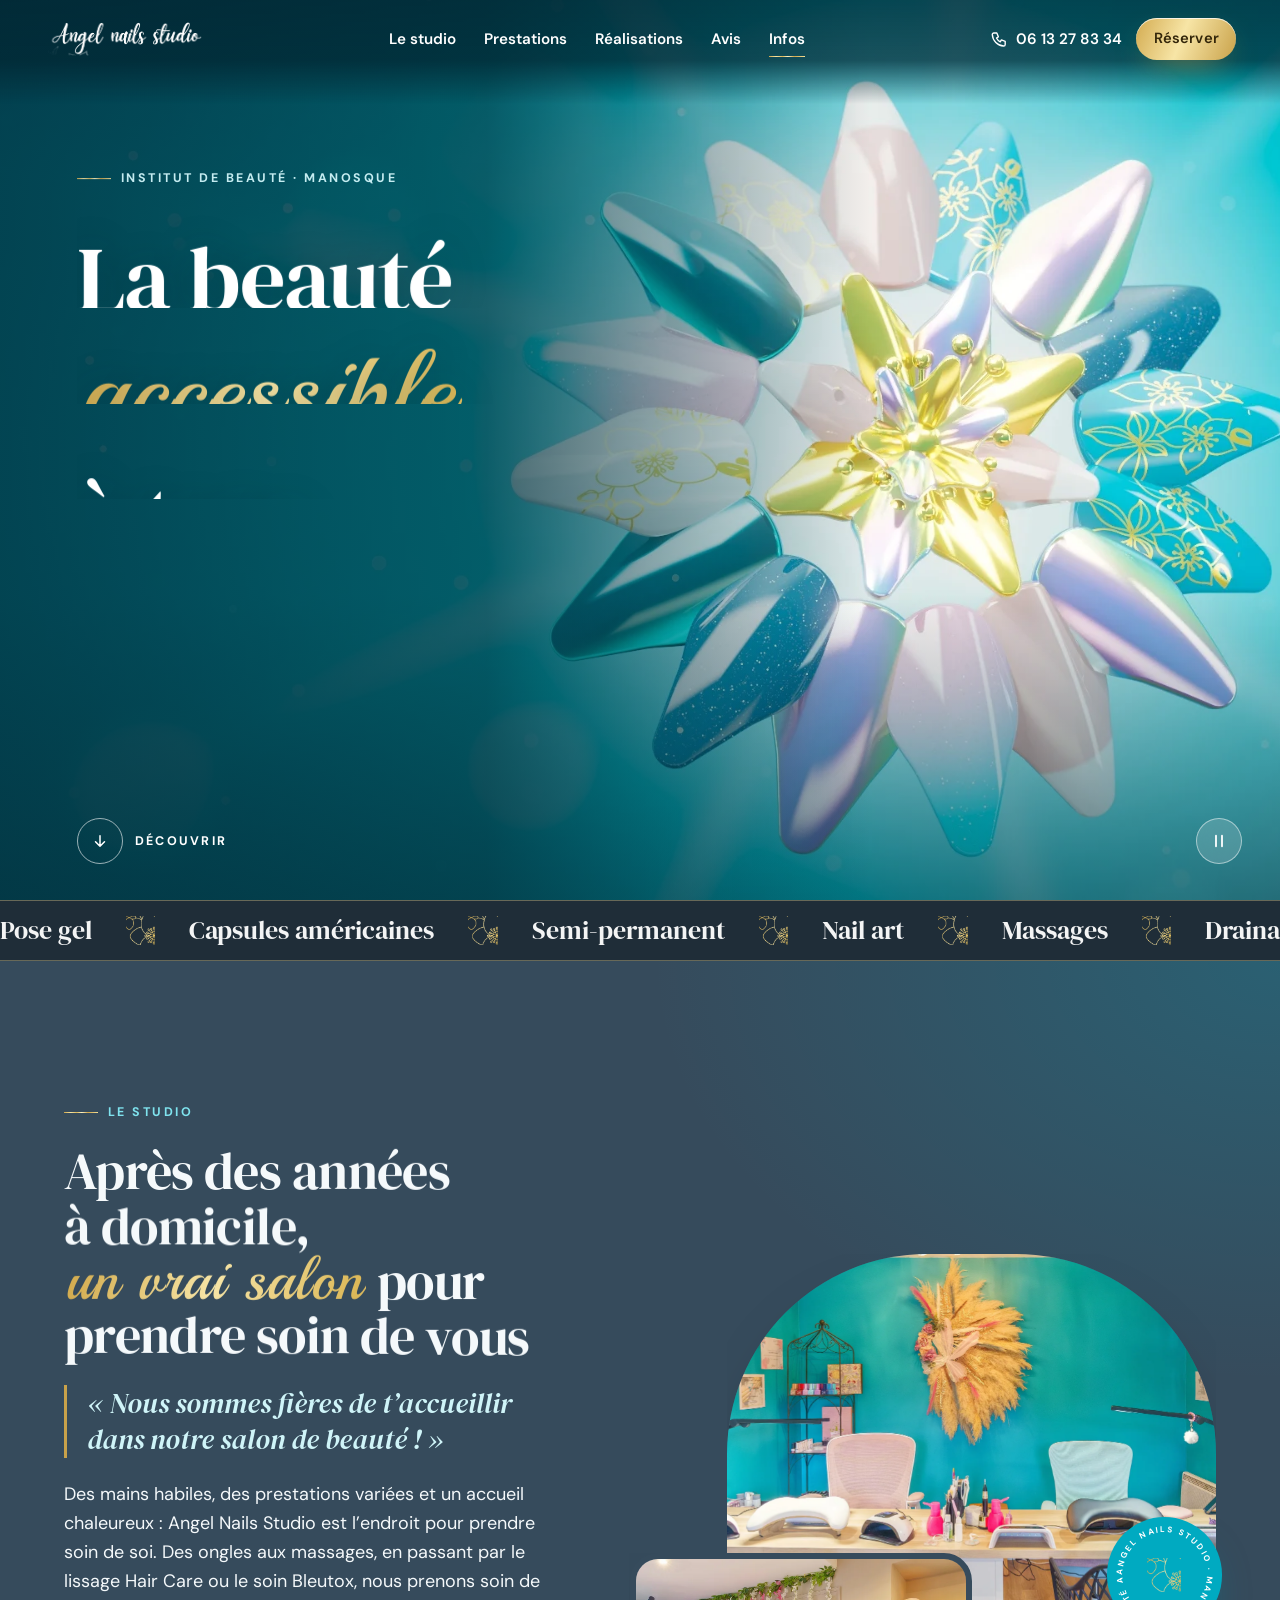
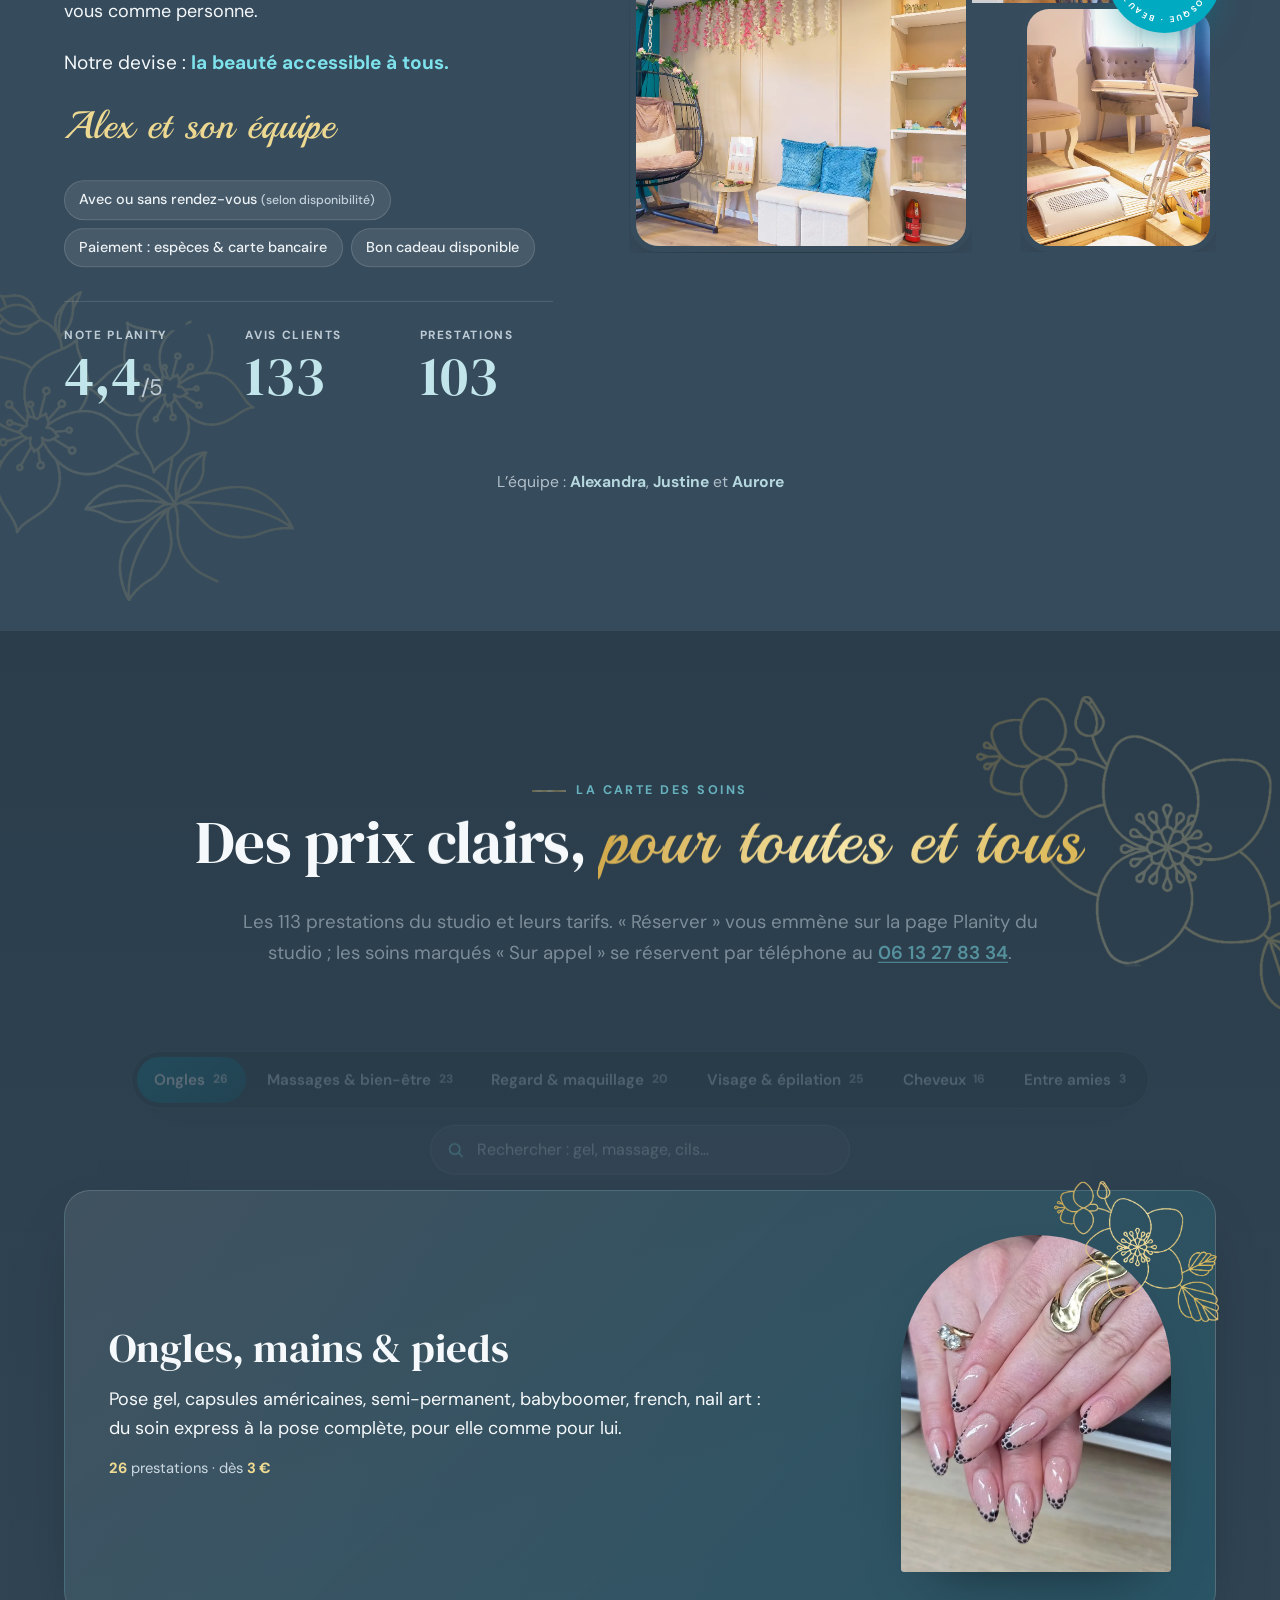
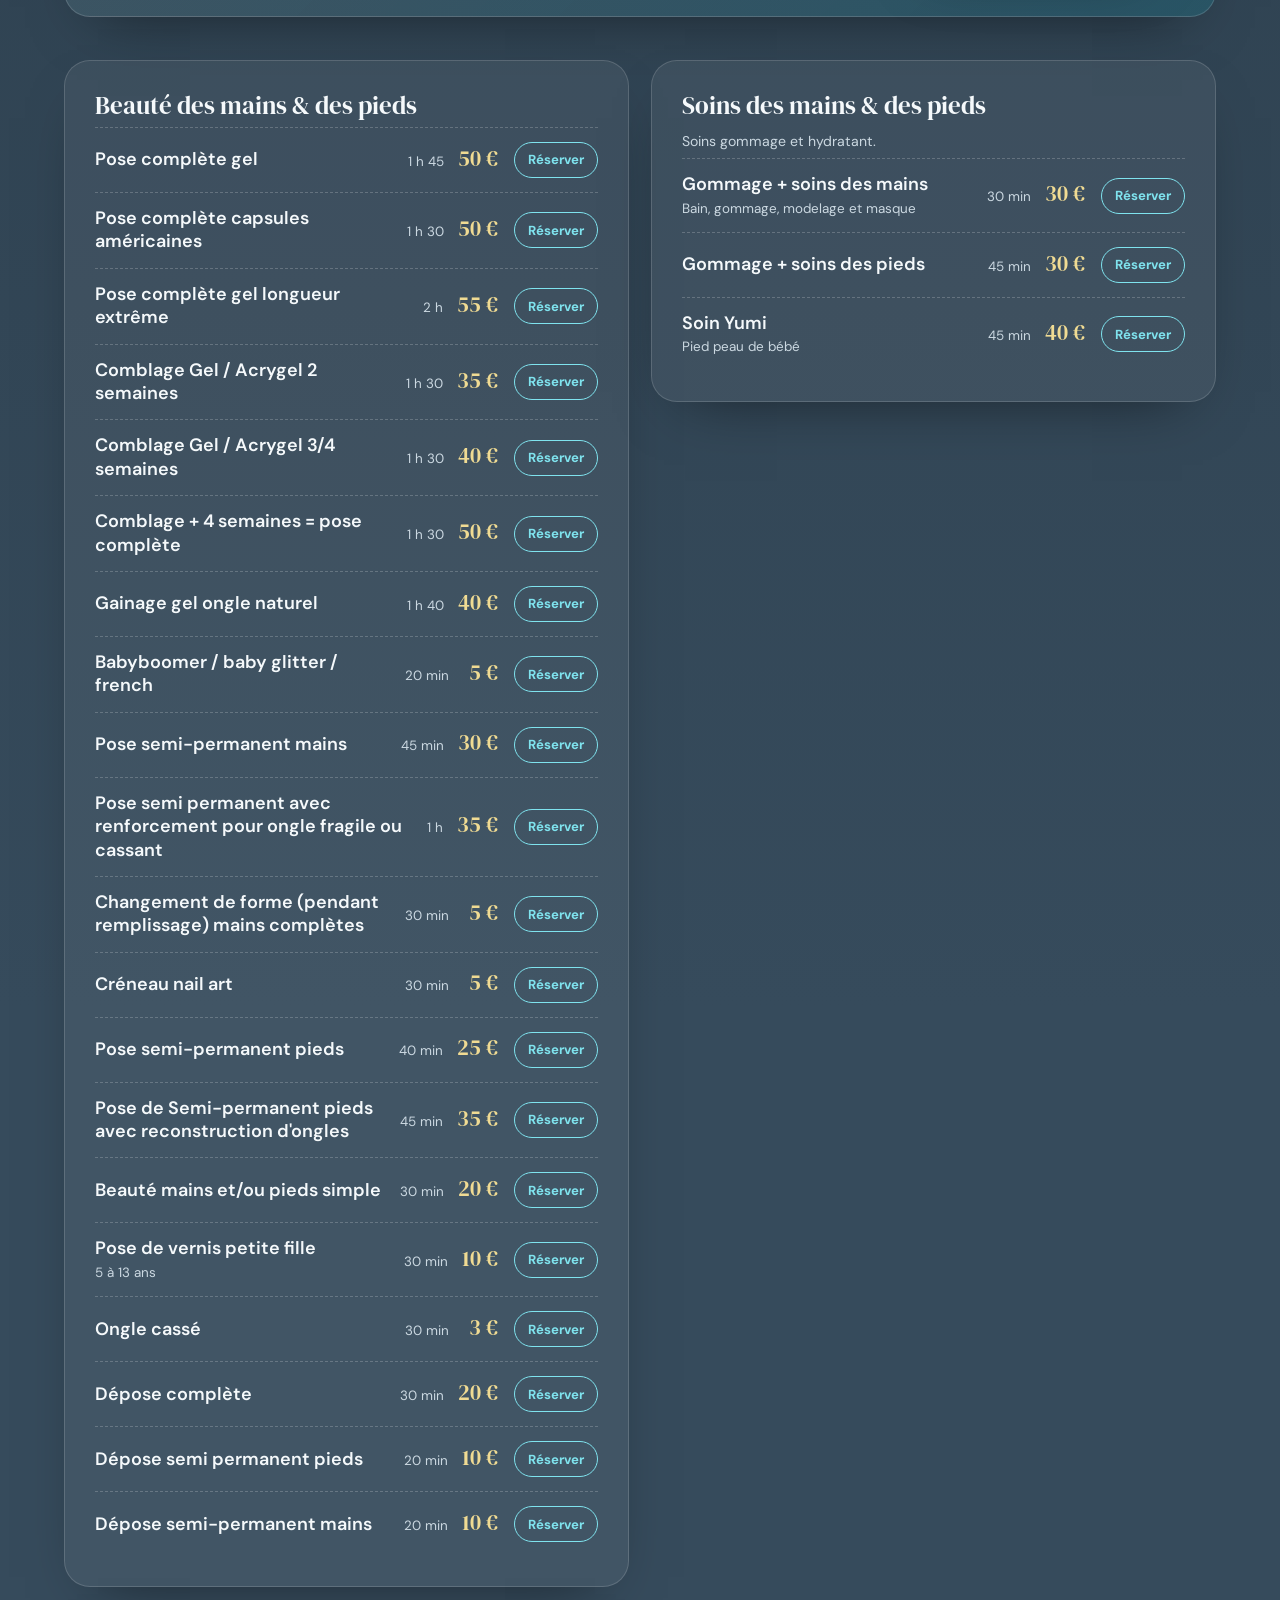
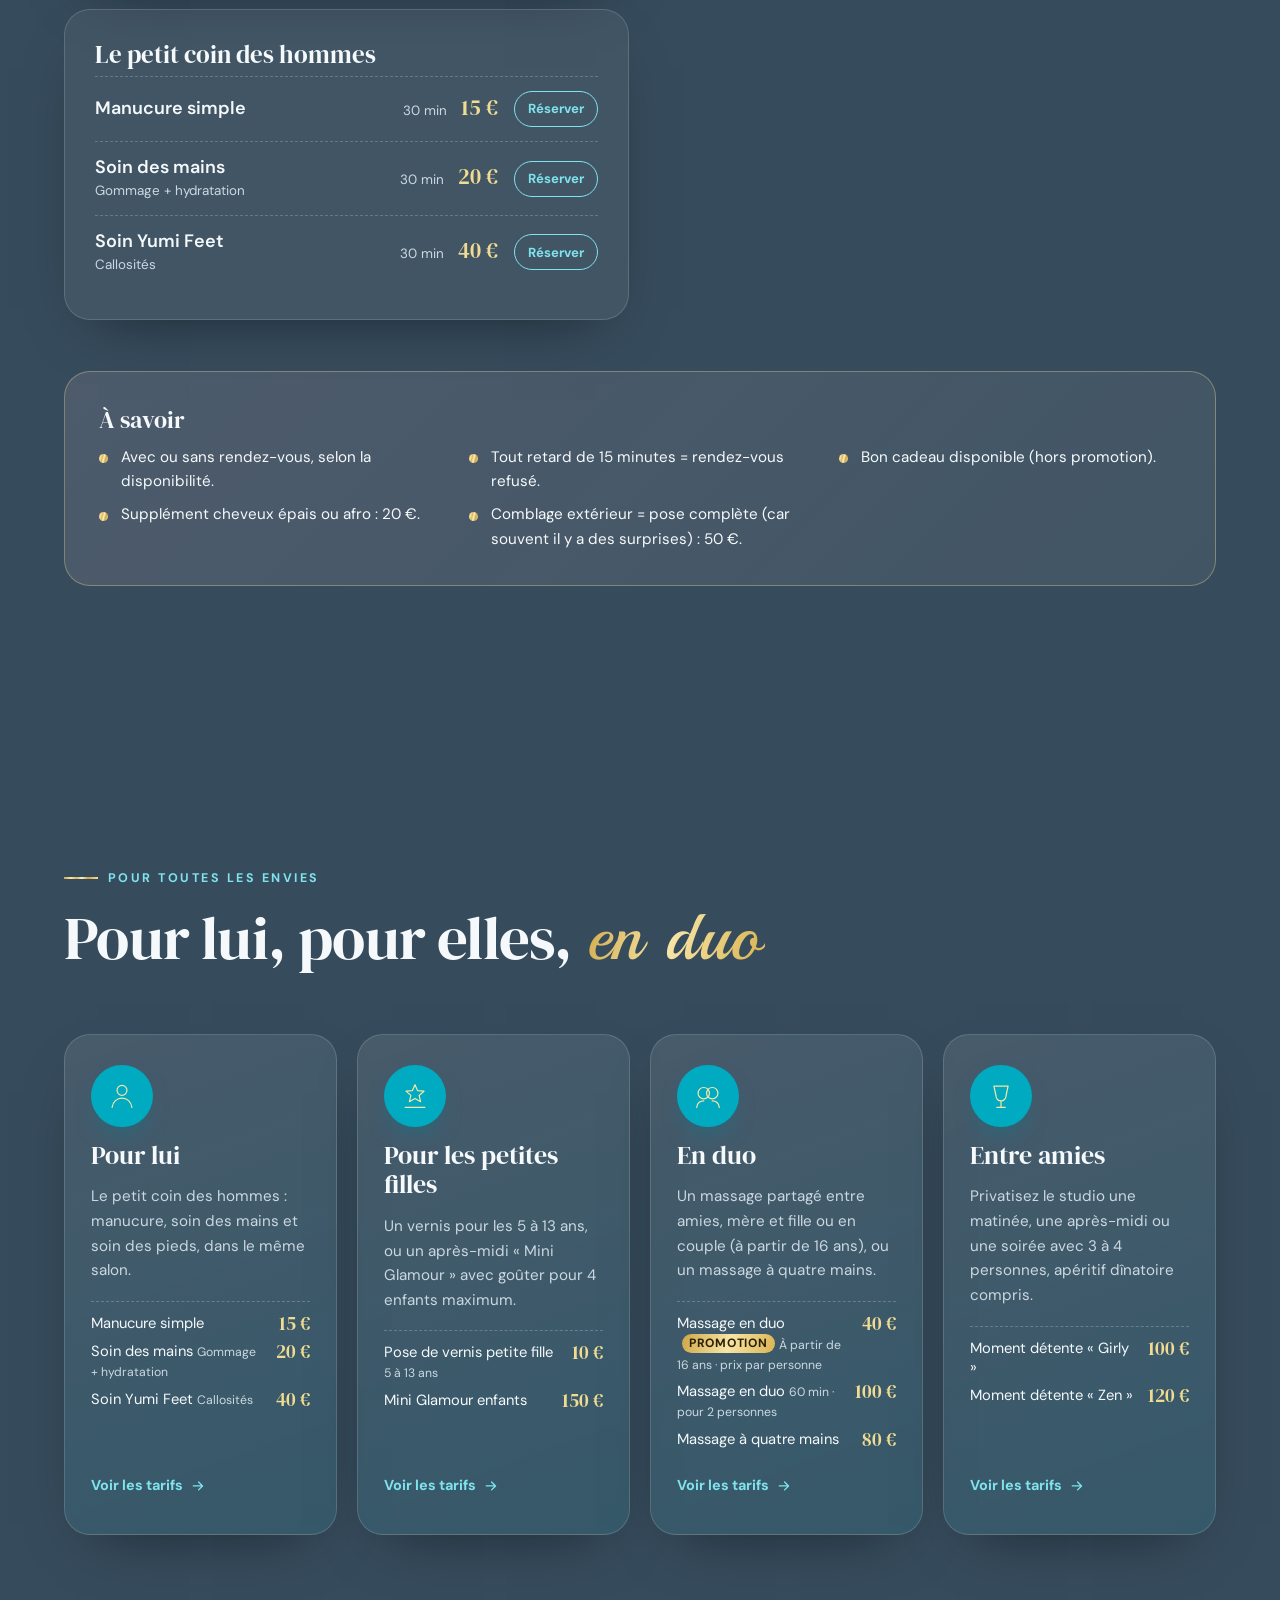
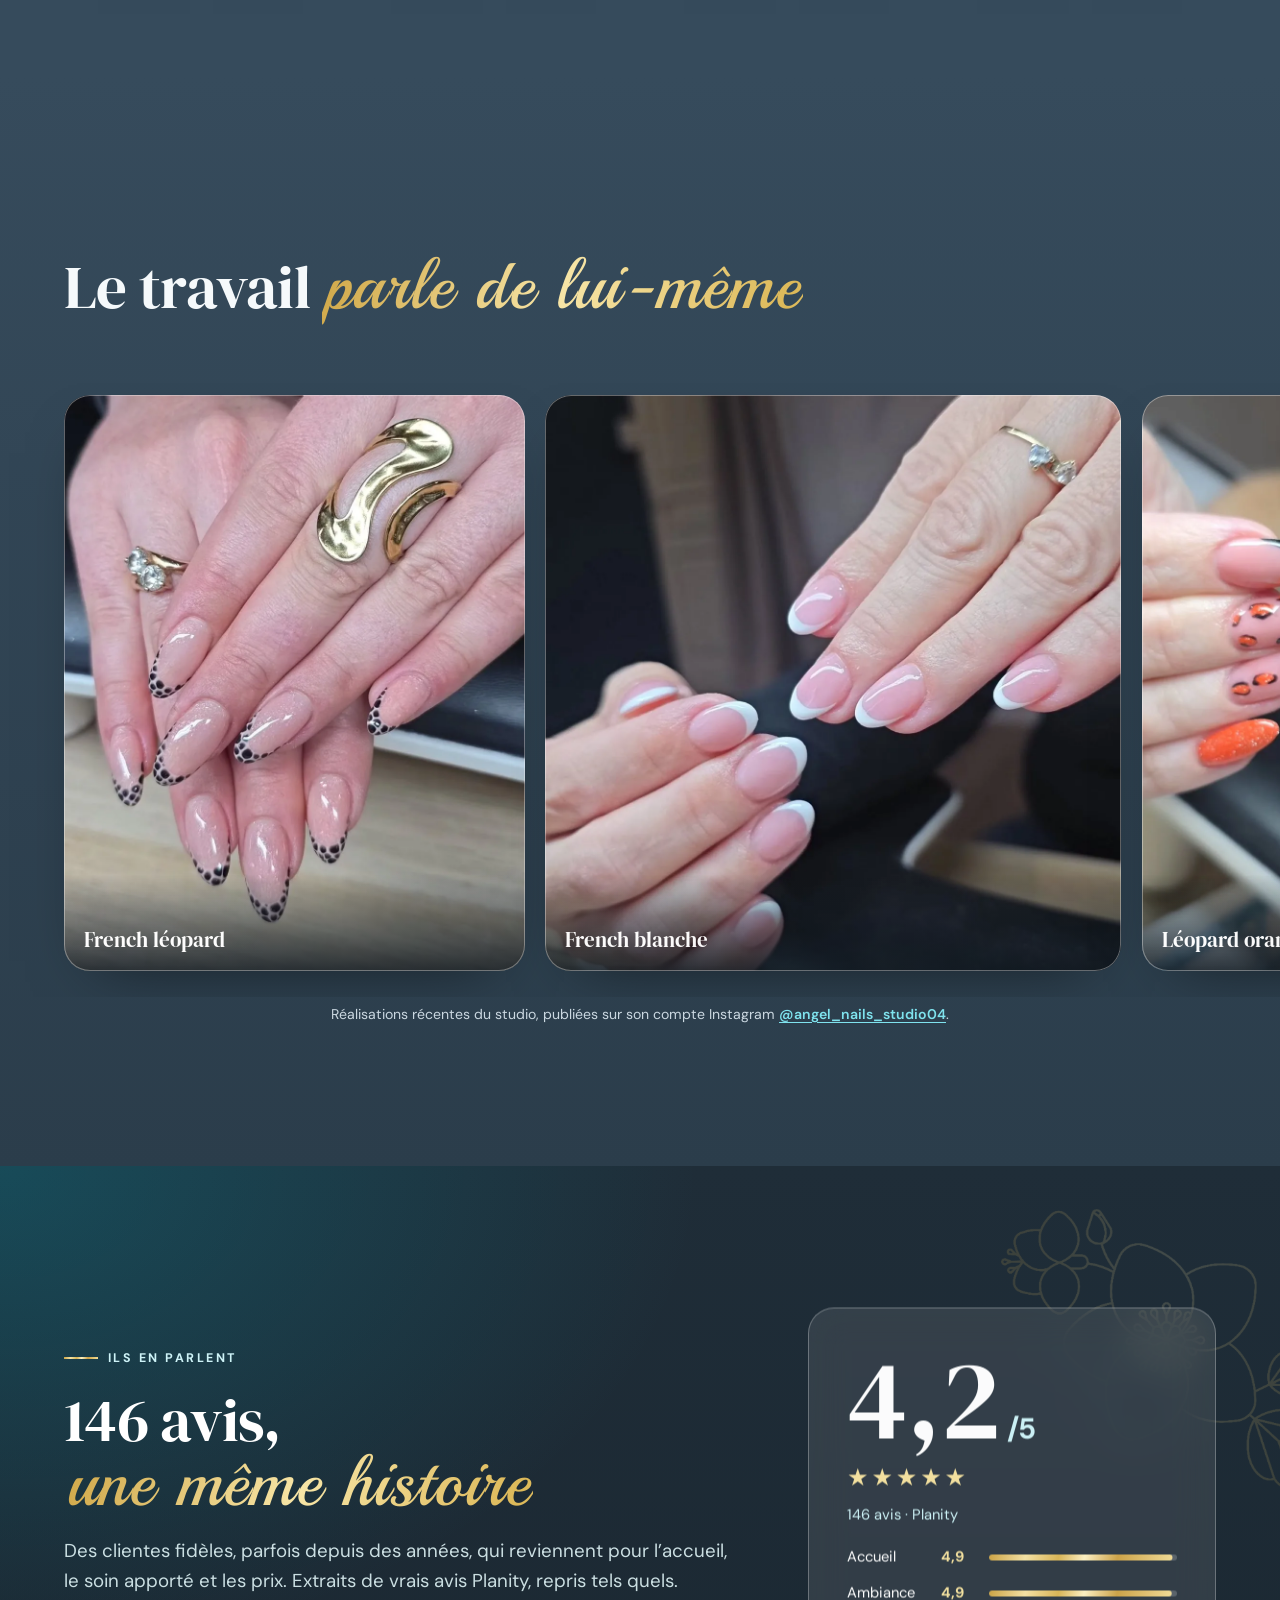
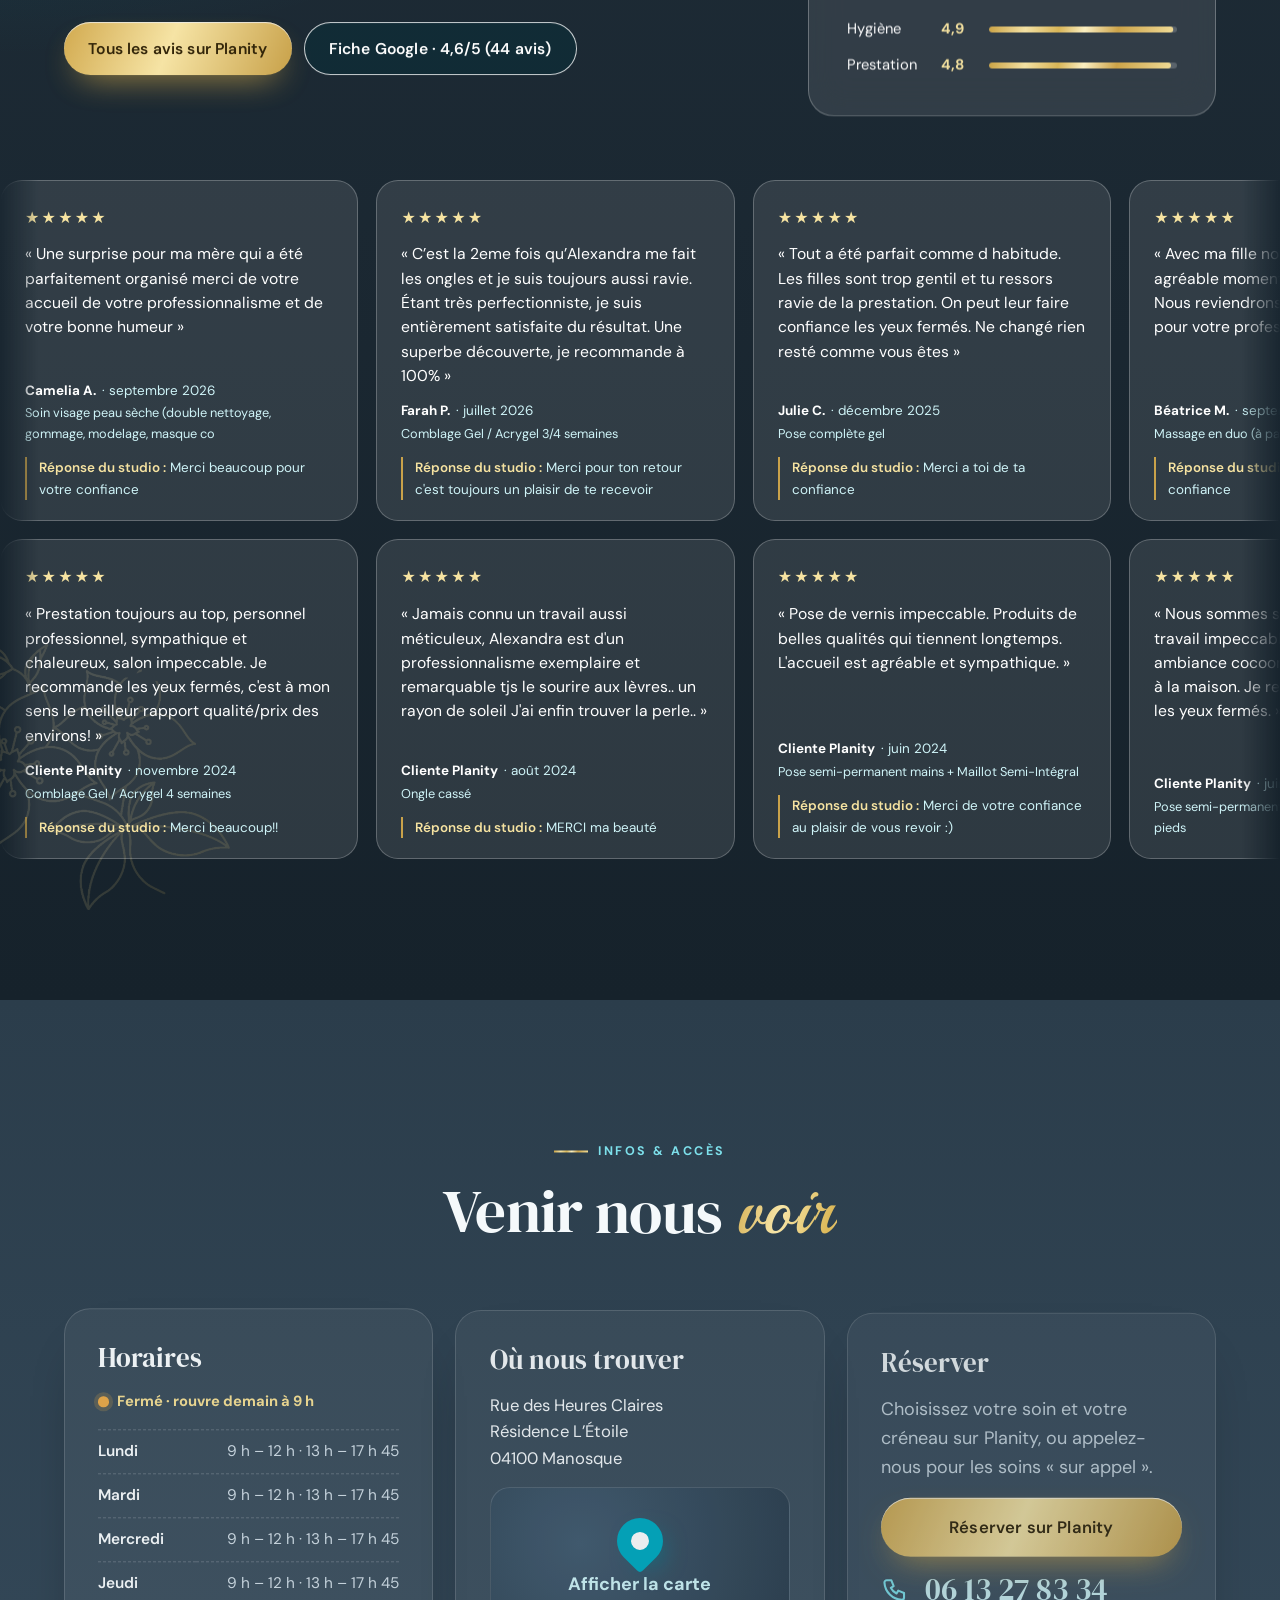
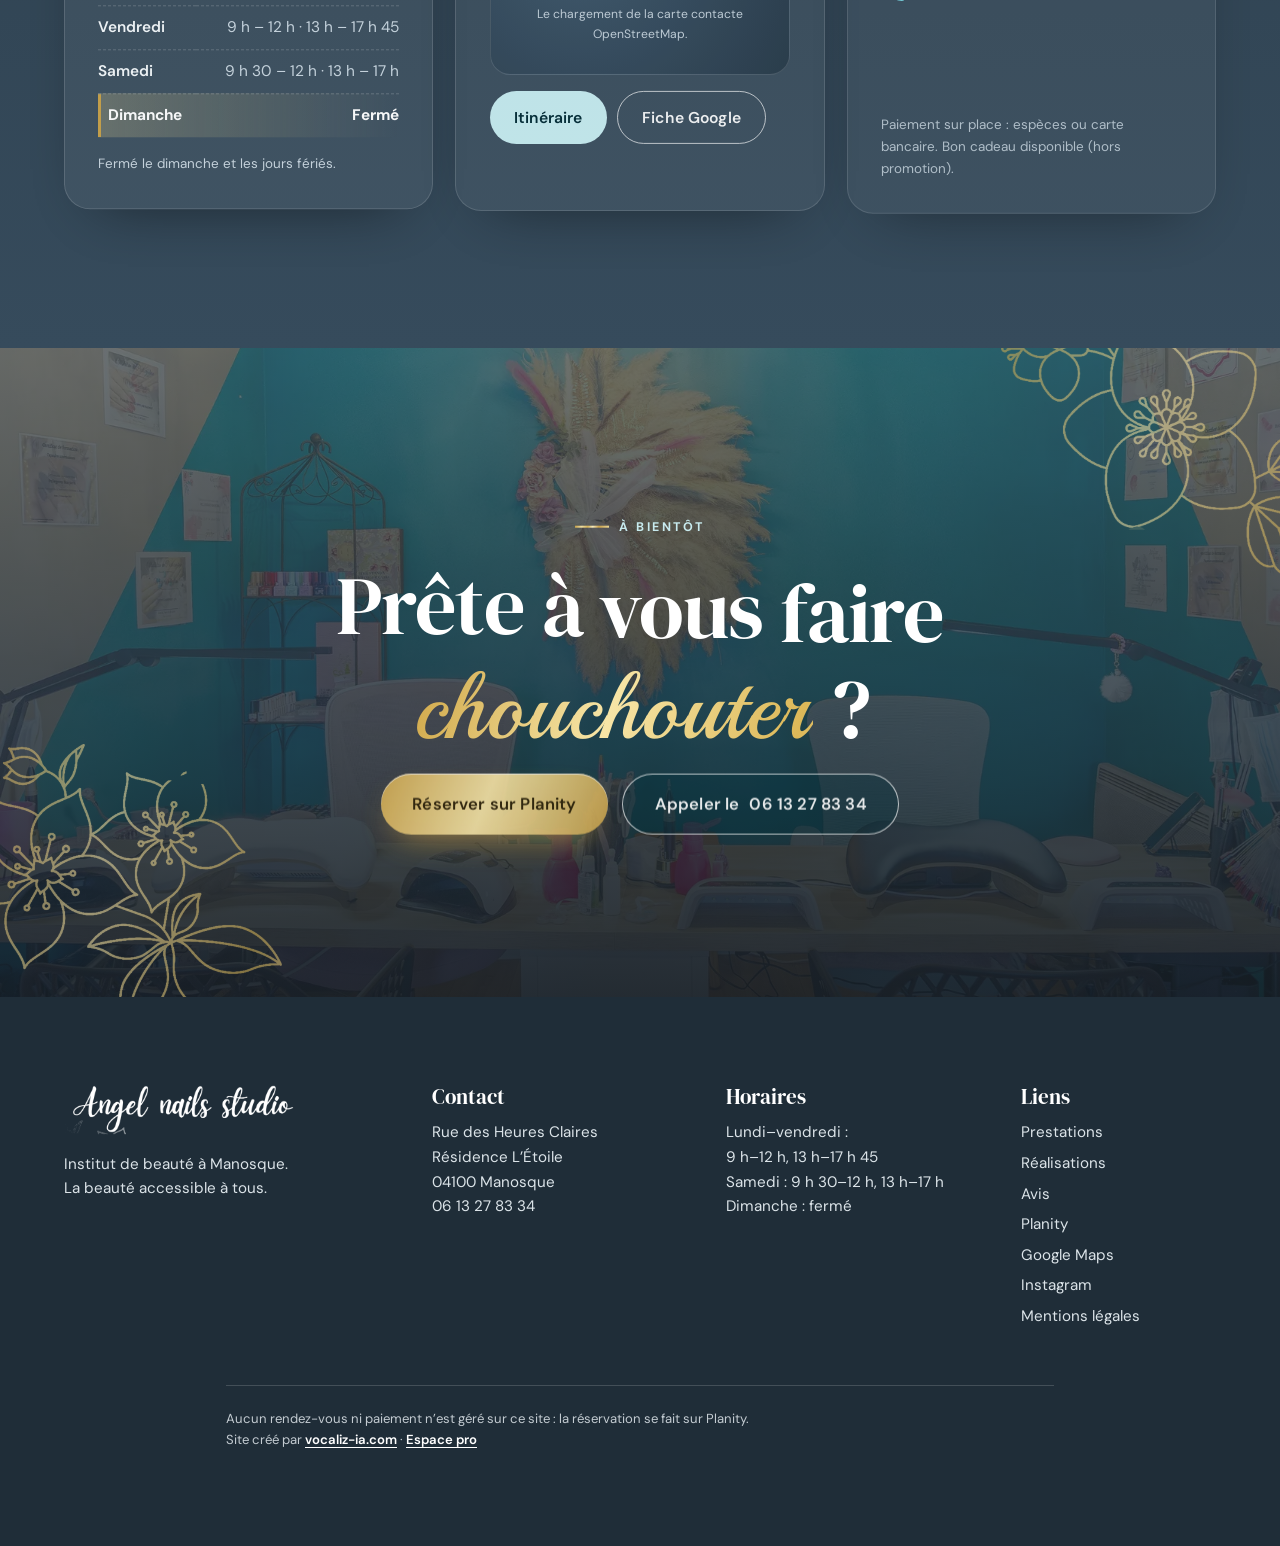
==== commit 4830d603: "Telephone : pages du site (accueil, mentions, 404)" ====
--- a/index.html
+++ b/index.html
@@ -18,10 +18,11 @@
 <link rel="apple-touch-icon" href="assets/img/apple-touch-icon.png">
 <link rel="preload" href="assets/fonts/dm-serif-display-latin-400-normal.woff2" as="font" type="font/woff2" crossorigin>
 <link rel="preload" href="assets/fonts/dm-sans-latin-wght-normal.woff2" as="font" type="font/woff2" crossorigin>
-<link rel="preload" href="assets/img/hero-poster.webp" as="image" media="(min-width: 761px)">
+<link rel="preload" href="assets/img/hero-poster.webp" as="image" media="(min-width: 761px)" fetchpriority="high">
+<link rel="preload" href="assets/img/hero-poster-mobile.webp" as="image" media="(max-width: 760px)" fetchpriority="high">
 <link rel="preconnect" href="https://angel-nails-pro.justin070405.workers.dev" crossorigin>
 <link rel="stylesheet" href="assets/vendor/lenis.css">
-<link rel="stylesheet" href="assets/css/style.css?v=9">
+<link rel="stylesheet" href="assets/css/style.css?v=10">
 <script type="application/ld+json" id="ld">{"@context":"https://schema.org","@type":"BeautySalon","name":"Angel Nails Studio","url":"https://angelnailsstudio.fr/","image":"https://angelnailsstudio.fr/assets/img/og.jpg","telephone":"+33613278334","description":"Institut de beauté à Manosque : ongles, massages, cils, épilation, soins du visage.","priceRange":"€","address":{"@type":"PostalAddress","streetAddress":"Rue des Heures Claires, Résidence L’Étoile","postalCode":"04100","addressLocality":"Manosque","addressCountry":"FR"},"geo":{"@type":"GeoCoordinates","latitude":43.8290066,"longitude":5.7871819},"openingHoursSpecification":[{"@type":"OpeningHoursSpecification","dayOfWeek":"Monday","opens":"09:00","closes":"12:00"},{"@type":"OpeningHoursSpecification","dayOfWeek":"Monday","opens":"13:00","closes":"17:45"},{"@type":"OpeningHoursSpecification","dayOfWeek":"Tuesday","opens":"09:00","closes":"12:00"},{"@type":"OpeningHoursSpecification","dayOfWeek":"Tuesday","opens":"13:00","closes":"17:45"},{"@type":"OpeningHoursSpecification","dayOfWeek":"Wednesday","opens":"09:00","closes":"12:00"},{"@type":"OpeningHoursSpecification","dayOfWeek":"Wednesday","opens":"13:00","closes":"17:45"},{"@type":"OpeningHoursSpecification","dayOfWeek":"Thursday","opens":"09:00","closes":"12:00"},{"@type":"OpeningHoursSpecification","dayOfWeek":"Thursday","opens":"13:00","closes":"17:45"},{"@type":"OpeningHoursSpecification","dayOfWeek":"Friday","opens":"09:00","closes":"12:00"},{"@type":"OpeningHoursSpecification","dayOfWeek":"Friday","opens":"13:00","closes":"17:45"},{"@type":"OpeningHoursSpecification","dayOfWeek":"Saturday","opens":"09:30","closes":"12:00"},{"@type":"OpeningHoursSpecification","dayOfWeek":"Saturday","opens":"13:00","closes":"17:00"}],"sameAs":["https://www.planity.com/angel-nails-04100-manosque","https://www.google.com/maps/place/Angel+Nails+Studio/@43.8290066,5.7871819,17z/data=!3m1!4b1!4m6!3m5!1s0x12cbcd44544f18eb:0x9f094c051234e593!8m2!3d43.8290066!4d5.7871819!16s%2Fg%2F11strzvrxw"]}</script>
 </head>
 <body>
@@ -73,7 +74,7 @@
 <!-- ============ héros : film 3D ============ -->
 <section class="hero" id="accueil" aria-labelledby="h1">
   <div class="hero__media">
-    <video class="hero__video" id="film" muted loop playsinline preload="auto" aria-hidden="true" tabindex="-1" poster="assets/img/hero-poster.webp"
+    <video class="hero__video" id="film" muted loop playsinline preload="none" aria-hidden="true" tabindex="-1"
       data-src-d="assets/video/hero.mp4" data-src-m="assets/video/hero-mobile.mp4" data-poster-m="assets/img/hero-poster-mobile.webp"></video>
   </div>
   <div class="hero__shade" aria-hidden="true"></div>
@@ -1195,7 +1196,7 @@
 <script src="assets/vendor/lenis.min.js"></script>
 <script src="assets/js/rendu.js?v=1"></script>
 <script src="assets/js/config.js?v=1"></script>
-<script src="assets/js/main.js?v=3" defer></script>
+<script src="assets/js/main.js?v=4" defer></script>
 <script src="assets/js/pro-live.js?v=1" defer></script>
 </body>
 </html>
--- a/assets/css/style.css
+++ b/assets/css/style.css
@@ -10,7 +10,7 @@
   --gold:#C9A24A;--gold-l:#F0DB93;--gold-d:#8A6A1F;--blush:#F7D3DE;--blush-l:#FCEBF0;
   --foil:linear-gradient(105deg,#cfa646 0%,#f7e5a6 20%,#dcb858 38%,#fff3c4 52%,#d0a64a 70%,#f4df98 100%);
   --f-display:"DM Serif Display",Georgia,"Times New Roman",serif;--f-body:"DM Sans",system-ui,-apple-system,"Segoe UI",sans-serif;--f-script:"Playball","Brush Script MT",cursive;
-  --ease:cubic-bezier(.2,.7,.2,1);--r:26px;--wrap:1240px;--gut:clamp(20px,5vw,64px);
+  --ease:cubic-bezier(.2,.7,.2,1);--r:26px;--wrap:1240px;--gut:max(clamp(20px,5vw,64px),env(safe-area-inset-left),env(safe-area-inset-right));
   --shadow:0 24px 60px -34px rgba(0,0,0,.6);
   /* mur bleu du studio (photo IMG_6919 : bleu pétrole foncé, ≈ #364B5C) et textes clairs : tous les contrastes texte/fond ≥ 4,5 (mesurés par outils/tests/contraste-page.mjs) */
   --mur:#364B5C;--mur-d:#2B3D4B;--mur-dd:#1F2D38;--mur-l:#435C70;--mur-ll:#53708A;
@@ -19,6 +19,7 @@
 *,*::before,*::after{box-sizing:border-box}
 html{-webkit-text-size-adjust:100%;scroll-behavior:auto}
 body{margin:0;background:var(--mur);color:var(--txt);font:400 clamp(16px,.95vw + 11px,18px)/1.62 var(--f-body);-webkit-font-smoothing:antialiased;text-rendering:optimizeLegibility;overflow-x:clip}
+@supports not (overflow:clip){body{overflow-x:hidden}}
 img,svg,video{display:block;max-width:100%}
 img{height:auto}
 a{color:inherit;text-decoration:none}
@@ -60,26 +61,26 @@
 .sec__lead--light{color:rgba(228,248,251,.88)}
 .btn{position:relative;isolation:isolate;overflow:hidden;display:inline-flex;align-items:center;justify-content:center;gap:.6em;min-height:48px;padding:.8em 1.55em;border-radius:999px;font-weight:600;font-size:.98rem;letter-spacing:.01em;white-space:nowrap;transition:transform .45s var(--ease),box-shadow .45s,background-color .35s,color .35s,border-color .35s}
 .btn svg{width:1.15em;height:1.15em;fill:none;stroke:currentColor;stroke-width:2;stroke-linecap:round;stroke-linejoin:round;transition:transform .45s var(--ease)}
-.btn:hover svg{transform:translate(2px,-2px)}
+@media (hover:hover){.btn:hover svg{transform:translate(2px,-2px)}}
 .btn--sm{min-height:42px;padding:.55em 1.2em;font-size:.92rem}
 .btn--lg{min-height:56px;padding:.95em 1.9em;font-size:1.04rem}
 .btn--gold{background:linear-gradient(112deg,#d3ab50,#f7e5a6 46%,#c9a24a);color:#33260a;box-shadow:0 14px 34px -14px rgba(201,162,74,.95),inset 0 1px 0 rgba(255,255,255,.75)}
 .btn--gold::after{content:"";position:absolute;inset:0;z-index:-1;background:linear-gradient(112deg,transparent 28%,rgba(255,255,255,.85) 50%,transparent 72%);transform:translateX(-130%);transition:transform .9s var(--ease)}
-.btn--gold:hover::after{transform:translateX(130%)}
-.btn--gold:hover{box-shadow:0 18px 42px -12px rgba(201,162,74,1),inset 0 1px 0 rgba(255,255,255,.8)}
+@media (hover:hover){.btn--gold:hover::after{transform:translateX(130%)}}
+@media (hover:hover){.btn--gold:hover{box-shadow:0 18px 42px -12px rgba(201,162,74,1),inset 0 1px 0 rgba(255,255,255,.8)}}
 .btn--ghost{border:1.5px solid rgba(255,255,255,.78);color:#fff;background:rgba(4,50,62,.38);-webkit-backdrop-filter:blur(10px);backdrop-filter:blur(10px)}
-.btn--ghost:hover{background:rgba(4,50,62,.6)}
+@media (hover:hover){.btn--ghost:hover{background:rgba(4,50,62,.6)}}
 .btn--teal{background:var(--aqua-l);color:var(--teal-ddd)}
-.btn--teal:hover{background:#fff}
+@media (hover:hover){.btn--teal:hover{background:#fff}}
 .btn--line{border:1.5px solid rgba(255,255,255,.72);color:#fff}
-.btn--line:hover{background:#fff;color:var(--mur-dd)}
+@media (hover:hover){.btn--line:hover{background:#fff;color:var(--mur-dd)}}
 .chip{display:inline-flex;align-items:center;gap:.6em;padding:.55em 1.05em;border-radius:999px;font-size:.9rem;background:rgba(4,50,62,.46);border:1px solid rgba(255,255,255,.4);-webkit-backdrop-filter:blur(12px);backdrop-filter:blur(12px);color:#fff}
 .chip strong{font-weight:700}
 .chip .star{width:1.05em;height:1.05em;fill:#f6e3a1}
 .dot{width:.62em;height:.62em;border-radius:50%;background:#7CF0A8;box-shadow:0 0 0 0 rgba(124,240,168,.6);animation:ping 2.4s infinite}
 .is-closed .dot{background:#f6c27c;animation:none}
 @keyframes ping{70%{box-shadow:0 0 0 .6em rgba(124,240,168,0)}100%{box-shadow:0 0 0 0 rgba(124,240,168,0)}}
-.badge{display:inline-block;margin-left:.4em;padding:.12em .6em;border-radius:999px;background:var(--foil);background-size:260% 100%;color:#2b1f04;font-size:.68rem;font-weight:700;letter-spacing:.06em;text-transform:uppercase;vertical-align:.12em}
+.badge{display:inline-block;margin-left:.4em;padding:.12em .6em;border-radius:999px;background:var(--foil);background-size:260% 100%;color:#2b1f04;font-size:.75rem;font-weight:700;letter-spacing:.06em;text-transform:uppercase;vertical-align:.12em}
 
 /* ---------- préchargeur ---------- */
 .pre{position:fixed;inset:0;z-index:300;display:grid;place-items:center;background:var(--teal);color:#fff;overflow:hidden;animation:pre-secours .01s 7s forwards}
@@ -93,17 +94,19 @@
 .pre.is-done{pointer-events:none}
 
 /* ---------- en-tête ---------- */
-.hdr{position:fixed;inset:0 0 auto;z-index:60;display:flex;align-items:center;justify-content:space-between;gap:24px;padding:18px clamp(18px,3.4vw,52px);color:#fff;transition:background-color .45s,box-shadow .45s,padding .45s,color .45s,transform .5s var(--ease)}
+.hdr{position:fixed;inset:0 0 auto;z-index:60;display:flex;align-items:center;justify-content:space-between;gap:24px;padding:18px max(clamp(18px,3.4vw,52px),env(safe-area-inset-right)) 18px max(clamp(18px,3.4vw,52px),env(safe-area-inset-left));color:#fff;transition:background-color .45s,box-shadow .45s,padding .45s,color .45s,transform .5s var(--ease)}
 .hdr.is-solid{background:rgba(31,45,56,.94);-webkit-backdrop-filter:blur(18px) saturate(1.5);backdrop-filter:blur(18px) saturate(1.5);color:#fff;padding-block:10px;box-shadow:0 1px 0 rgba(255,255,255,.1),0 16px 44px -26px rgba(0,0,0,.7)}
 /* voile sous l'en-tête posé sur le film : la navigation reste lisible quelle que soit l'image (pétales très clairs) */
 .hdr::before{content:"";position:absolute;inset:0 0 -26px;z-index:-1;pointer-events:none;background:linear-gradient(180deg,rgba(2,38,50,.8) 0%,rgba(2,38,50,.74) 58%,rgba(2,38,50,0) 100%);transition:opacity .45s}
 .hdr.is-solid::before{opacity:0}
-.hdr__logo{display:block;width:clamp(128px,12.5vw,178px);color:inherit;flex:0 0 auto}
+.hdr__logo{position:relative;display:block;width:clamp(128px,12.5vw,178px);color:inherit;flex:0 0 auto}
+.hdr__logo::after{content:"";position:absolute;inset:-10px -8px}   /* zone de toucher agrandie sans changer la mise en page */
 .hdr.is-solid .hdr__logo{color:var(--aqua)}
 .hdr__nav{display:flex;gap:clamp(14px,2.2vw,34px);font-size:.95rem;font-weight:600}
 .hdr__nav a{position:relative;padding:.4em 0}
 .hdr__nav a::after{content:"";position:absolute;left:0;right:0;bottom:0;height:1.5px;background:var(--foil);transform:scaleX(0);transform-origin:right;transition:transform .5s var(--ease)}
-.hdr__nav a:hover::after,.hdr__nav a.is-on::after{transform:scaleX(1);transform-origin:left}
+.hdr__nav a.is-on::after{transform:scaleX(1);transform-origin:left}
+@media (hover:hover){.hdr__nav a:hover::after{transform:scaleX(1);transform-origin:left}}
 .hdr__cta{display:flex;align-items:center;gap:14px}
 .hdr__tel{display:inline-flex;align-items:center;gap:.5em;font-weight:600;font-size:.95rem}
 .hdr__tel svg{width:1.2em;height:1.2em;fill:none;stroke:currentColor;stroke-width:1.8;stroke-linejoin:round}
@@ -127,7 +130,7 @@
 .annonce__msg[hidden]{display:none}
 .annonce strong{font-weight:800}
 .annonce__x{position:absolute;right:8px;top:50%;width:34px;height:34px;margin-top:-17px;border-radius:50%;display:grid;place-items:center;color:#33260a;transition:background-color .3s}
-.annonce__x:hover{background:rgba(51,38,10,.14)}
+@media (hover:hover){.annonce__x:hover{background:rgba(51,38,10,.14)}}
 .annonce__x svg{width:18px;height:18px;fill:none;stroke:currentColor;stroke-width:2.2;stroke-linecap:round}
 .has-annonce .hdr{top:var(--annonce-h,42px)}
 .has-annonce .hero__inner{padding-top:calc(clamp(88px,13vh,180px) + var(--annonce-h,42px))}
@@ -151,7 +154,7 @@
 .hero__actions{display:flex;flex-wrap:wrap;gap:14px;margin:clamp(18px,3.4vh,32px) 0 clamp(16px,3vh,30px)}
 .hero__facts{display:flex;flex-wrap:wrap;gap:10px}
 .hero__pause{position:absolute;right:clamp(16px,3vw,44px);bottom:clamp(20px,4vh,40px);width:46px;height:46px;border-radius:50%;display:grid;place-items:center;color:#fff;background:rgba(255,255,255,.16);border:1px solid rgba(255,255,255,.5);-webkit-backdrop-filter:blur(10px);backdrop-filter:blur(10px);transition:background-color .3s}
-.hero__pause:hover{background:rgba(255,255,255,.3)}
+@media (hover:hover){.hero__pause:hover{background:rgba(255,255,255,.3)}}
 .hero__pause svg{width:18px;height:18px;fill:none;stroke:currentColor;stroke-width:2.4;stroke-linecap:round;stroke-linejoin:round}
 .hero__pause .i-play{display:none;fill:currentColor}
 .hero__pause[aria-pressed=true] .i-pause{display:none}.hero__pause[aria-pressed=true] .i-play{display:block}
@@ -203,12 +206,12 @@
 .tabs::-webkit-scrollbar{display:none}
 .tabs__ind{position:absolute;left:0;top:5px;bottom:5px;width:0;border-radius:999px;background:linear-gradient(135deg,var(--teal-d),var(--teal-dd));transition:transform .6s var(--ease),width .6s var(--ease);z-index:0}
 .tab{position:relative;z-index:1;display:inline-flex;align-items:center;gap:.5em;padding:.7em 1.15em;border-radius:999px;font-weight:600;font-size:.95rem;color:var(--txt-2);white-space:nowrap;transition:color .35s}
-.tab small{font-size:.74em;opacity:.7;font-weight:700}
-.tab:hover{color:#fff}
+.tab small{font-size:.8em;opacity:.75;font-weight:700}
+@media (hover:hover){.tab:hover{color:#fff}}
 .tab[aria-selected=true]{color:#fff}
 .search{position:relative;display:block;flex:1 1 280px;max-width:420px}
 .search svg{position:absolute;left:16px;top:50%;width:19px;height:19px;transform:translateY(-50%);fill:none;stroke:var(--aqua);stroke-width:2;stroke-linecap:round;pointer-events:none}
-.search input{width:100%;min-height:48px;padding:.7em 1.2em .7em 46px;border-radius:999px;border:1px solid var(--glass-line);background:rgba(255,255,255,.1);font:inherit;font-size:.96rem;color:var(--txt);transition:border-color .3s,box-shadow .3s}
+.search input{width:100%;min-height:48px;padding:.7em 1.2em .7em 46px;border-radius:999px;border:1px solid var(--glass-line);background:rgba(255,255,255,.1);font:inherit;font-size:1rem;color:var(--txt);transition:border-color .3s,box-shadow .3s}
 .search input::placeholder{color:#CBD8E1}
 .search input:focus{outline:none;border-color:var(--teal);box-shadow:0 0 0 4px rgba(0,170,193,.18)}
 .panel{display:grid;gap:clamp(24px,3.4vw,44px)}
@@ -228,7 +231,7 @@
 .cat__note{margin:4px 0 6px;font-size:.88rem;color:var(--txt-2);line-height:1.5}
 .svc{display:grid;grid-template-columns:minmax(0,1fr) auto auto;gap:6px 16px;align-items:center;padding:14px 0;border-top:1px dashed rgba(255,255,255,.2);position:relative;transition:background-color .3s,padding .4s var(--ease)}
 .svc::before{content:"";position:absolute;left:-12px;top:12px;bottom:12px;width:3px;border-radius:3px;background:var(--foil);transform:scaleY(0);transition:transform .4s var(--ease)}
-.svc:hover::before{transform:scaleY(1)}
+@media (hover:hover){.svc:hover::before{transform:scaleY(1)}}
 .svc[hidden]{display:none}
 .svc__main{display:grid;gap:2px;min-width:0}
 .svc__n{font-weight:600;line-height:1.3}
@@ -239,11 +242,11 @@
 .svc__old{margin-right:.35em;font-size:.62em;color:var(--txt-2);text-decoration:line-through;text-decoration-thickness:1.5px}
 .svc__from{font:600 .6em var(--f-body);letter-spacing:.04em;text-transform:uppercase;margin-right:.2em;color:var(--txt-2)}
 .env__l .svc__old{font-size:.8em}
-.badge--promo{background:linear-gradient(112deg,#f7c9d6,#fde6ec 52%,#f2b8c9);color:#4a1226;letter-spacing:.04em;text-transform:none;font-size:.72rem}
+.badge--promo{background:linear-gradient(112deg,#f7c9d6,#fde6ec 52%,#f2b8c9);color:#4a1226;letter-spacing:.04em;text-transform:none;font-size:.75rem}
 .svc__go{display:inline-flex;align-items:center;justify-content:center;min-height:36px;padding:.3em 1em;border-radius:999px;font-size:.82rem;font-weight:700;border:1.5px solid var(--aqua);color:var(--aqua);transition:background-color .3s,color .3s,transform .4s var(--ease)}
-.svc__go:hover{background:var(--aqua);color:var(--mur-dd);transform:translateY(-1px)}
+@media (hover:hover){.svc__go:hover{background:var(--aqua);color:var(--mur-dd);transform:translateY(-1px)}}
 .svc__go--tel{border-color:var(--gold-l);color:var(--gold-l)}
-.svc__go--tel:hover{background:var(--gold-l);color:#2b1f04}
+@media (hover:hover){.svc__go--tel:hover{background:var(--gold-l);color:#2b1f04}}
 .carte__empty{padding:34px;text-align:center;border-radius:var(--r);background:var(--glass);border:1px dashed rgba(255,255,255,.3);color:var(--txt-2)}
 .carte__empty a{color:var(--aqua);font-weight:600;text-decoration:underline}
 .notes{margin-top:clamp(30px,4vw,52px);padding:clamp(22px,3vw,34px);border-radius:var(--r);background:linear-gradient(135deg,rgba(247,211,222,.12),var(--glass));border:1px solid rgba(240,219,147,.35)}
@@ -258,8 +261,8 @@
 .envies__grid{display:grid;grid-template-columns:repeat(auto-fit,minmax(min(100%,270px),1fr));gap:20px}
 .env{position:relative;display:flex;flex-direction:column;gap:14px;padding:30px 26px 26px;border-radius:var(--r);background:linear-gradient(160deg,var(--glass-2) 0%,rgba(0,170,193,.14) 140%);border:1px solid var(--glass-line);box-shadow:var(--shadow);transition:transform .6s var(--ease),box-shadow .6s;overflow:hidden}
 .env::after{content:"";position:absolute;right:-40px;top:-40px;width:150px;height:150px;border-radius:50%;background:radial-gradient(closest-side,rgba(240,219,147,.55),transparent);opacity:0;transition:opacity .6s}
-.env:hover{transform:translateY(-6px);box-shadow:0 36px 70px -34px rgba(0,0,0,.65)}
-.env:hover::after{opacity:1}
+@media (hover:hover){.env:hover{transform:translateY(-6px);box-shadow:0 36px 70px -34px rgba(0,0,0,.65)}}
+@media (hover:hover){.env:hover::after{opacity:1}}
 .env__ic{width:62px;height:62px;border-radius:50%;display:grid;place-items:center;background:var(--teal);box-shadow:0 12px 26px -12px rgba(0,126,146,.8)}
 .env__ic svg{width:34px;height:34px;fill:none;stroke:#f7e5a6;stroke-width:1.7;stroke-linecap:round;stroke-linejoin:round}
 .env__t{font:400 1.6rem/1.15 var(--f-display);color:var(--txt)}
@@ -268,15 +271,15 @@
 .env__l li{display:flex;justify-content:space-between;gap:12px;font-size:.92rem;line-height:1.35}
 .env__l small{color:var(--txt-2)}
 .env__l b{font:400 1.2rem/1 var(--f-display);color:var(--gold-l);white-space:nowrap}
-.env__go{margin-top:auto;display:inline-flex;align-items:center;gap:.5em;font-weight:700;font-size:.9rem;color:var(--aqua);padding-top:10px}
+.env__go{margin-top:auto;display:inline-flex;align-items:center;align-self:flex-start;gap:.5em;min-height:44px;font-weight:700;font-size:.9rem;color:var(--aqua)}
 .env__go svg{width:1.1em;height:1.1em;fill:none;stroke:currentColor;stroke-width:2;stroke-linecap:round;stroke-linejoin:round;transition:transform .45s var(--ease)}
-.env__go:hover svg{transform:translateX(5px)}
+@media (hover:hover){.env__go:hover svg{transform:translateX(5px)}}
 
 /* ---------- réalisations ---------- */
 .real{background:linear-gradient(180deg,var(--mur),var(--mur-d))}
 .rail__nav{display:flex;flex-direction:row;flex:0 0 auto;gap:10px}
 .rail__btn{width:54px;height:54px;border-radius:50%;display:grid;place-items:center;border:1.5px solid rgba(255,255,255,.6);color:#fff;transition:background-color .3s,color .3s,transform .4s var(--ease)}
-.rail__btn:hover{background:#fff;color:var(--mur-dd);transform:scale(1.06)}
+@media (hover:hover){.rail__btn:hover{background:#fff;color:var(--mur-dd);transform:scale(1.06)}}
 .rail__btn svg{width:22px;height:22px;fill:none;stroke:currentColor;stroke-width:2;stroke-linecap:round;stroke-linejoin:round}
 .rail{overflow-x:auto;scroll-snap-type:x proximity;scrollbar-width:none;padding:12px max(var(--gut),calc((100vw - var(--wrap))/2)) 26px;cursor:grab;-webkit-overflow-scrolling:touch}
 .rail::-webkit-scrollbar{display:none}
@@ -286,7 +289,7 @@
 .rail__item--w{aspect-ratio:3/2}.rail__item--sq{aspect-ratio:1/1}.rail__item--t{aspect-ratio:4/5}
 .shot{position:relative;display:block;width:100%;height:100%;border-radius:var(--r);overflow:hidden;background:var(--mur-l);box-shadow:var(--shadow);transform:translateZ(0)}
 .shot img{width:100%;height:100%;object-fit:cover;transition:transform 1.1s var(--ease);-webkit-user-drag:none;user-select:none}
-.shot:hover img{transform:scale(1.07)}
+@media (hover:hover){.shot:hover img{transform:scale(1.07)}}
 .shot span{position:absolute;left:0;right:0;bottom:0;padding:54px 20px 18px;text-align:left;color:#fff;font:400 1.3rem/1.2 var(--f-display);background:linear-gradient(0deg,rgba(14,22,29,.88),rgba(14,22,29,0));opacity:.96}
 .shot::after{content:"";position:absolute;inset:0;border-radius:inherit;box-shadow:inset 0 0 0 1px rgba(255,255,255,.35);pointer-events:none}
 .rail__hint{margin-top:6px;font-size:.88rem;color:var(--txt-2);text-align:center}
@@ -294,10 +297,10 @@
 .lb{position:fixed;inset:0;z-index:250;display:grid;grid-template-columns:auto minmax(0,1fr) auto;align-items:center;gap:10px;padding:20px;background:rgba(14,22,29,.95);-webkit-backdrop-filter:blur(10px);backdrop-filter:blur(10px)}
 .lb[hidden]{display:none}
 .lb__fig{display:grid;gap:14px;justify-items:center;min-width:0}
-.lb__fig img{max-height:80vh;max-width:100%;width:auto;border-radius:18px;box-shadow:0 30px 80px rgba(0,0,0,.5)}
+.lb__fig img{max-height:80vh;max-height:80dvh;max-width:100%;width:auto;border-radius:18px;box-shadow:0 30px 80px rgba(0,0,0,.5)}
 .lb__fig figcaption{color:#fff;font:400 1.15rem/1.3 var(--f-display);text-align:center}
 .lb__close,.lb__nav{width:54px;height:54px;border-radius:50%;display:grid;place-items:center;color:#fff;border:1.5px solid rgba(255,255,255,.5);background:rgba(255,255,255,.08);transition:background-color .3s}
-.lb__close:hover,.lb__nav:hover{background:rgba(255,255,255,.22)}
+@media (hover:hover){.lb__close:hover,.lb__nav:hover{background:rgba(255,255,255,.22)}}
 .lb__close{position:absolute;right:18px;top:18px;z-index:2}
 .lb svg{width:22px;height:22px;fill:none;stroke:currentColor;stroke-width:2;stroke-linecap:round;stroke-linejoin:round}
 
@@ -323,7 +326,8 @@
 .marq__row{overflow:hidden}
 .marq__track{display:flex;gap:18px;width:max-content;animation:marq 90s linear infinite}
 .marq__row[data-dir="-1"] .marq__track{animation-direction:reverse;animation-duration:105s}
-.marq:hover .marq__track,.marq:focus-within .marq__track{animation-play-state:paused}
+.marq:focus-within .marq__track{animation-play-state:paused}
+@media (hover:hover){.marq:hover .marq__track{animation-play-state:paused}}
 .rev{flex:0 0 auto;width:clamp(290px,28vw,390px);display:flex;flex-direction:column;gap:12px;padding:24px 24px 20px;border-radius:22px;background:rgba(255,255,255,.1);border:1px solid rgba(255,255,255,.24);-webkit-backdrop-filter:blur(14px);backdrop-filter:blur(14px);white-space:normal}
 .rev__stars{color:#f6e3a1;letter-spacing:.14em;font-size:1rem}
 .rev blockquote{font-size:.98rem;line-height:1.55;color:#fff}
@@ -358,7 +362,7 @@
 .map__btn small{font-weight:400;font-size:.76rem;color:var(--txt-2);max-width:26ch}
 .map__pin{width:46px;height:46px;border-radius:50% 50% 50% 4px;transform:rotate(-45deg);background:var(--teal);box-shadow:0 12px 24px -10px rgba(0,126,146,.9);position:relative;transition:transform .5s var(--ease)}
 .map__pin::after{content:"";position:absolute;inset:14px;border-radius:50%;background:#fff}
-.map__btn:hover .map__pin{transform:rotate(-45deg) translate(3px,-3px) scale(1.08)}
+@media (hover:hover){.map__btn:hover .map__pin{transform:rotate(-45deg) translate(3px,-3px) scale(1.08)}}
 .card__actions{display:flex;flex-wrap:wrap;gap:10px}
 .card--contact p{color:var(--txt-2)}
 .telbig{display:inline-flex;align-items:center;gap:.55em;font:400 clamp(1.6rem,2.4vw,2.1rem)/1.1 var(--f-display);color:var(--aqua-l)}
@@ -378,7 +382,7 @@
 .ftr__grid{display:grid;grid-template-columns:1.3fr 1fr 1fr .8fr;gap:clamp(24px,4vw,56px)}
 .ftr__logo{width:min(100%,230px);color:#fff;margin-bottom:16px}
 .ftr__t{font:400 1.3rem/1.2 var(--f-display);color:#fff;margin-bottom:10px}
-.ftr a:hover{color:#f6e3a1}
+@media (hover:hover){.ftr a:hover{color:#f6e3a1}}
 .ftr__links{display:grid;gap:6px}
 .ftr__credit{margin-top:clamp(34px,5vw,56px);padding-top:22px;border-top:1px solid rgba(255,255,255,.16);font-size:.82rem;color:rgba(236,243,247,.8);max-width:92ch}
 .ftr__credit a{color:#fff;font-weight:600;text-decoration:underline;text-underline-offset:3px}
@@ -402,13 +406,14 @@
   .marq{-webkit-mask:none;mask:none}
   .marq__row{overflow-x:auto}
   .marq__track{animation:none}
+  .marq__track>[aria-hidden="true"]{display:none}
   .hero__video{display:none}
 }
 
 /* ---------- adaptation ---------- */
 @media (max-width:1100px){
   .hdr__tel span{display:none}
-  .studio__grid{grid-template-columns:1fr}
+  .studio__grid{grid-template-columns:minmax(0,1fr)}
   .studio__visual{max-width:640px;margin-inline:auto;width:100%}
   .avis__top{grid-template-columns:1fr}
   .ftr__grid{grid-template-columns:1fr 1fr}
@@ -428,13 +433,16 @@
   .hero__media{background:url(../img/hero-poster-mobile.webp) top center/100% auto no-repeat;-webkit-mask:linear-gradient(180deg,#000 0,#000 calc(177.78vw*.7),transparent calc(177.78vw));mask:linear-gradient(180deg,#000 0,#000 calc(177.78vw*.7),transparent calc(177.78vw))}
   .hero__video{position:absolute;left:0;top:0;width:100%;height:auto;aspect-ratio:9/16;object-fit:cover}
   .hero__shade{background:linear-gradient(0deg,rgba(3,52,64,.95) 0%,rgba(3,52,64,.88) 46%,rgba(3,52,64,.72) 62%,rgba(3,52,64,0) 80%)}
+  /* la petite ligne « Institut de beauté · Manosque » passait sur les pétales clairs du film sur les écrans courts (360×640 : contraste 2,1 au lieu de 4,5) : elle est posée sur une pastille sombre, comme les pastilles du dessous */
+  .hero .eyebrow{align-self:flex-start;padding:.5em 1em;border-radius:16px;background:rgba(3,45,55,.78);border:1px solid rgba(255,255,255,.2)}
+  .hero .eyebrow::before{width:22px}
   .hero__inner{padding:120px 22px 84px;width:100%}
   .hero__title{font-size:clamp(2.5rem,11.6vw,3.7rem);margin:14px 0 14px}
   .hero__lead{max-width:34ch;font-size:1rem}
   .hero__actions{margin:20px 0 18px;gap:10px}
   .hero__actions .btn--lg{min-height:52px;padding:.8em 1.3em;font-size:1rem}
   .hero__scroll{display:none}
-  .hero__pause{top:84px;bottom:auto;right:14px;width:40px;height:40px}
+  .hero__pause{top:84px;bottom:auto;right:14px;width:44px;height:44px}
 }
 @media (min-aspect-ratio:21/10) and (min-width:1100px){
   .hero__media{background-image:none}
@@ -442,13 +450,13 @@
 }
 @media (max-width:640px){
   .studio__visual{min-height:360px}
-  .stats{grid-template-columns:repeat(3,1fr);gap:10px}
-  .svc{grid-template-columns:minmax(0,1fr) auto 42px;gap:4px 12px}
+  .stats{grid-template-columns:repeat(3,minmax(0,1fr));gap:10px}
+  .stats dt{overflow-wrap:anywhere}
+  .svc{grid-template-columns:minmax(0,1fr) auto 44px;gap:4px 12px}
   .svc__meta{flex-direction:column;align-items:flex-end;gap:1px}
-  .svc__go{position:relative;width:42px;height:42px;min-height:42px;padding:0;font-size:0;border-radius:50%;--ic:url("data:image/svg+xml,%3Csvg xmlns='http://www.w3.org/2000/svg' viewBox='0 0 24 24' fill='none' stroke='%23000' stroke-width='2.2' stroke-linecap='round' stroke-linejoin='round'%3E%3Cpath d='M7 17 17 7M9 7h8v8'/%3E%3C/svg%3E")}
+  .svc__go{position:relative;width:44px;height:44px;min-height:44px;padding:0;font-size:0;border-radius:50%;--ic:url("data:image/svg+xml,%3Csvg xmlns='http://www.w3.org/2000/svg' viewBox='0 0 24 24' fill='none' stroke='%23000' stroke-width='2.2' stroke-linecap='round' stroke-linejoin='round'%3E%3Cpath d='M7 17 17 7M9 7h8v8'/%3E%3C/svg%3E")}
   .svc__go--tel{--ic:url("data:image/svg+xml,%3Csvg xmlns='http://www.w3.org/2000/svg' viewBox='0 0 24 24' fill='none' stroke='%23000' stroke-width='2' stroke-linecap='round' stroke-linejoin='round'%3E%3Cpath d='M5 4h4l2 5-2.5 1.5a11 11 0 0 0 5 5L15 13l5 2v4a2 2 0 0 1-2 2A16 16 0 0 1 3 6a2 2 0 0 1 2-2Z'/%3E%3C/svg%3E")}
   .svc__go::before{content:"";position:absolute;inset:0;margin:auto;width:19px;height:19px;background:currentColor;-webkit-mask:var(--ic) center/contain no-repeat;mask:var(--ic) center/contain no-repeat}
-  .tabs{border-radius:22px}
   .search{max-width:none}
   .sec__head--row{align-items:end}
   .rail__btn{width:46px;height:46px}
@@ -460,6 +468,58 @@
 }
 @media (max-width:520px){.hero__lead{display:none}}
 @media (hover:none){.cur,.cur-dot{display:none}}
+
+/* ---------- téléphone : confort au doigt, fluidité, petits écrans (13/11/2026) ---------- */
+@media (max-width:900px){
+  .btn--sm,.svc__go{min-height:44px}
+  .annonce__x{width:44px;height:44px;margin-top:-22px;right:4px}
+  .ftr__links{gap:0}
+  .ftr__links a{display:block;padding:.6em 0}
+  .telbig{min-height:44px}
+  /* éléments fixes posés sur le contenu qui défile : un fond presque opaque, sans flou recalculé à chaque image */
+  .hdr.is-solid{background:rgba(31,45,56,.97);-webkit-backdrop-filter:none;backdrop-filter:none}
+  .dock{background:rgba(31,45,56,.97);-webkit-backdrop-filter:none;backdrop-filter:none}
+  /* menu plein écran : il défile si l'écran est bas (téléphone en paysage) */
+  .menu{overflow-y:auto}
+}
+@media (max-width:900px) and (max-height:620px){
+  .menu{justify-content:flex-start;gap:22px;padding-top:84px}
+  .menu__nav a{font-size:clamp(1.7rem,7vh,2.4rem)}
+}
+@media (max-width:760px){
+  /* par-dessus le film : pas de flou recalculé à chaque image (l'ombre du héros le rend invisible) */
+  .chip{background:rgba(4,50,62,.66);-webkit-backdrop-filter:none;backdrop-filter:none}
+  .btn--ghost{background:rgba(4,50,62,.6);-webkit-backdrop-filter:none;backdrop-filter:none}
+  .hero__pause{background:rgba(255,255,255,.22);-webkit-backdrop-filter:none;backdrop-filter:none}
+  /* galerie : une photo carrée tient dans l'écran (elle dépassait à droite) */
+  .rail__item{--ar:.5625;height:auto;width:min(84vw,calc(var(--h)*var(--ar)))}
+  .rail__item--w{--ar:1.5}.rail__item--sq{--ar:1}.rail__item--t{--ar:.8}
+  /* avis : on les fait glisser du doigt, un par un (en défilement automatique ils étaient illisibles) */
+  .marq{-webkit-mask:none;mask:none;gap:14px}
+  .marq__row{overflow-x:auto;overscroll-behavior-x:contain;scroll-snap-type:x mandatory;scrollbar-width:none;padding-inline:var(--gut);scroll-padding-inline:var(--gut)}
+  .marq__row::-webkit-scrollbar{display:none}
+  .marq__track{animation:none;gap:12px}
+  .marq__track>[aria-hidden="true"]{display:none}
+  .rev{width:min(82vw,340px);scroll-snap-align:center;background:rgba(255,255,255,.12);-webkit-backdrop-filter:none;backdrop-filter:none}
+}
+@media (max-width:640px){
+  /* carte des soins : toutes les catégories d'un coup d'œil (2 colonnes) au lieu d'une ligne qu'on ne devine pas défilante */
+  .tabs{display:grid;grid-template-columns:repeat(2,minmax(0,1fr));gap:4px;overflow:visible;border-radius:22px}
+  .tabs__ind{display:none}
+  .tab{justify-content:center;min-height:44px;padding:.5em .6em;text-align:center;white-space:normal;line-height:1.2}
+  .tab[aria-selected=true]{background:linear-gradient(135deg,var(--teal-d),var(--teal-dd))}
+  .studio__seal{right:8px;top:41%}
+}
+@media (max-width:400px){
+  .hdr{gap:8px}
+  .hdr__cta{gap:8px}
+  .hdr__logo{width:clamp(104px,34vw,140px)}
+  .btn--sm{padding-inline:1em}
+  .eyebrow{letter-spacing:.14em;font-size:.74rem}
+}
+@media (max-width:360px){
+  .stats dt{font-size:.68rem;letter-spacing:.04em}
+}
 
 /* ---------- pages annexes (mentions légales, 404) ---------- */
 .legal{background:var(--mur);color:var(--txt);min-height:100svh}
